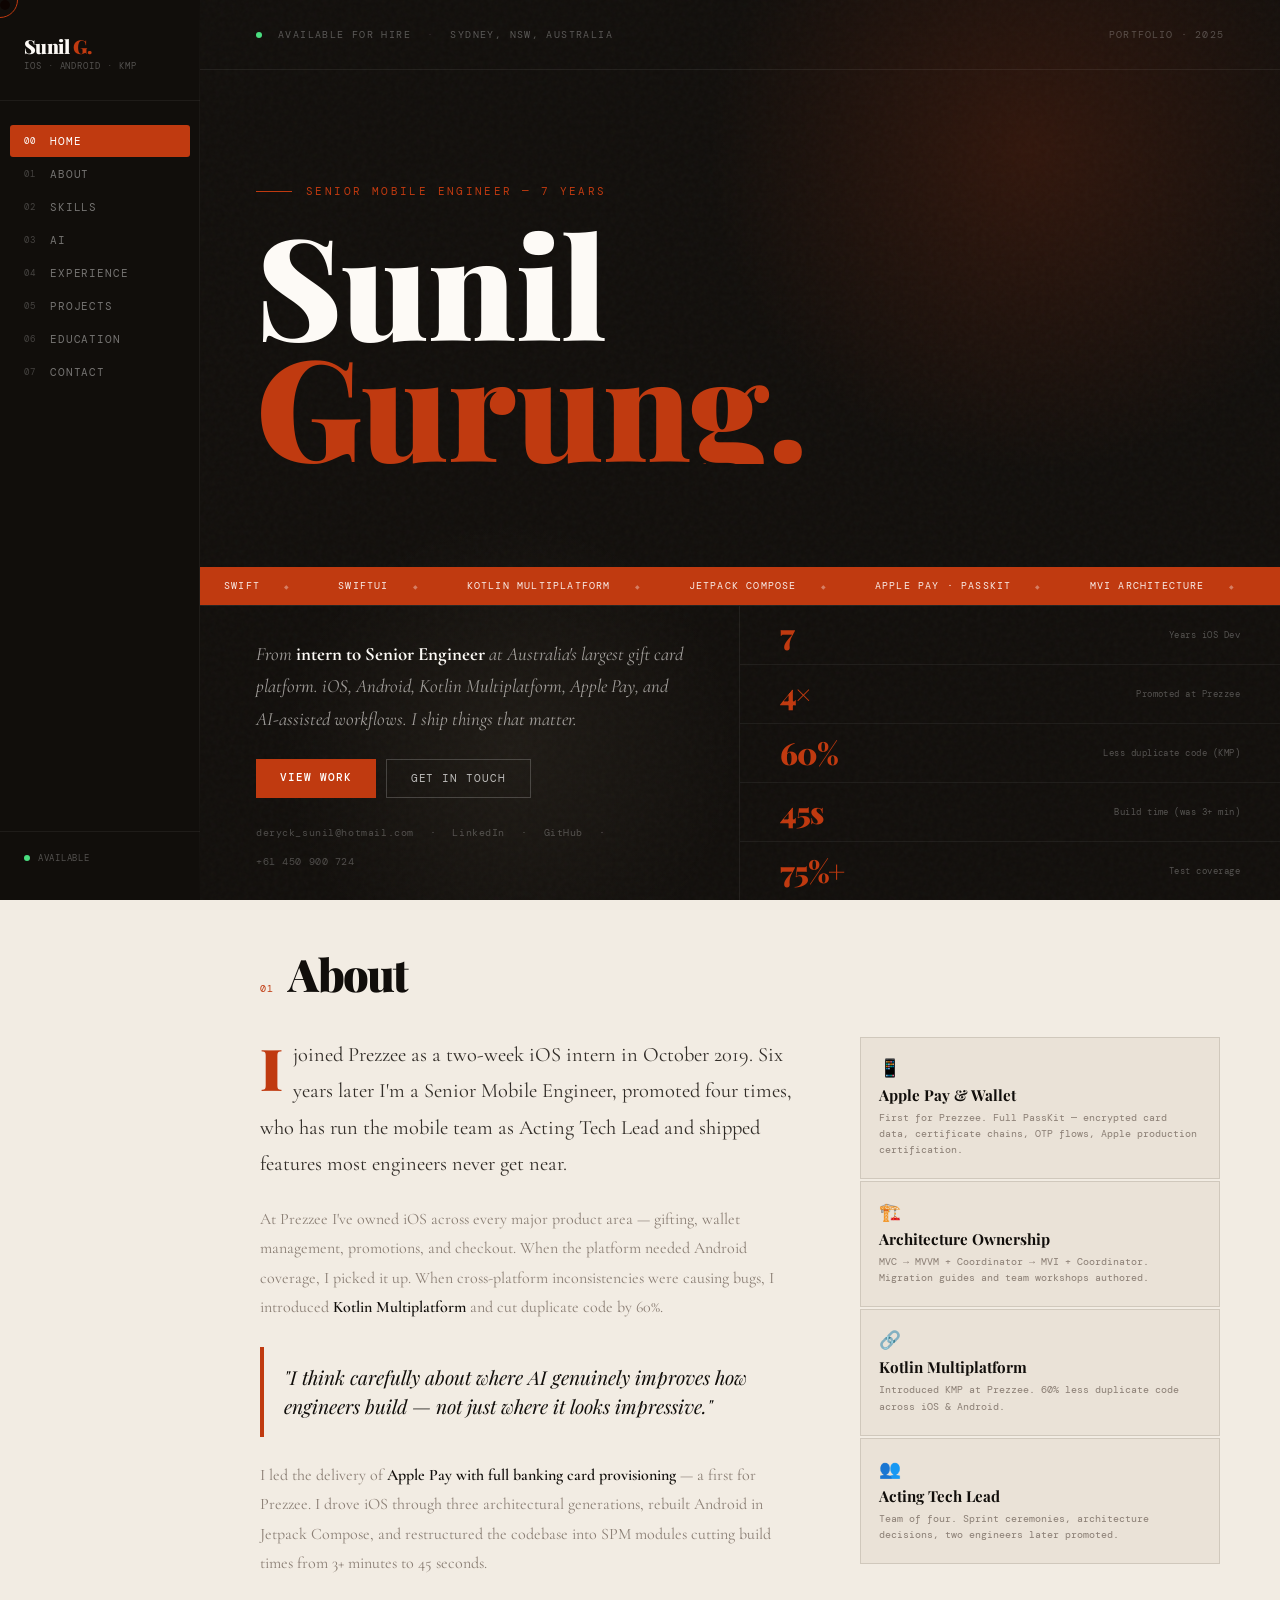
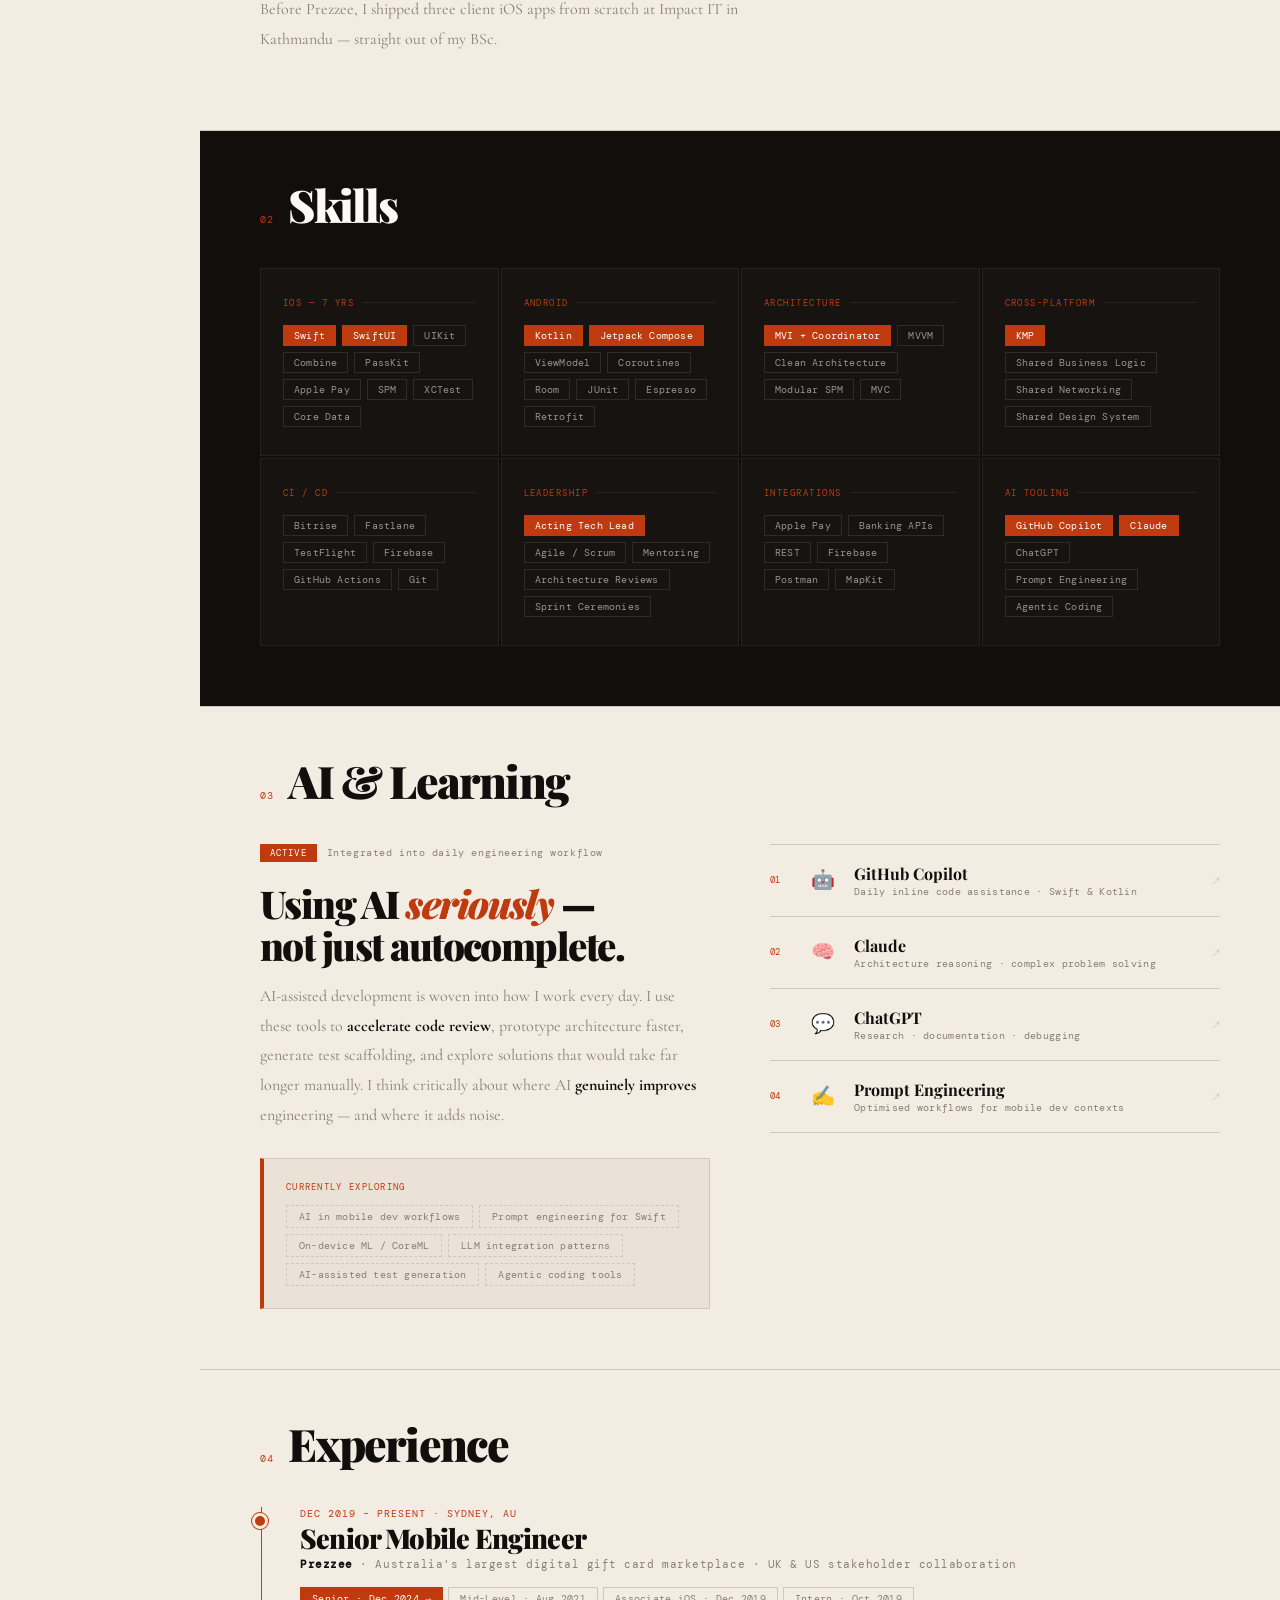
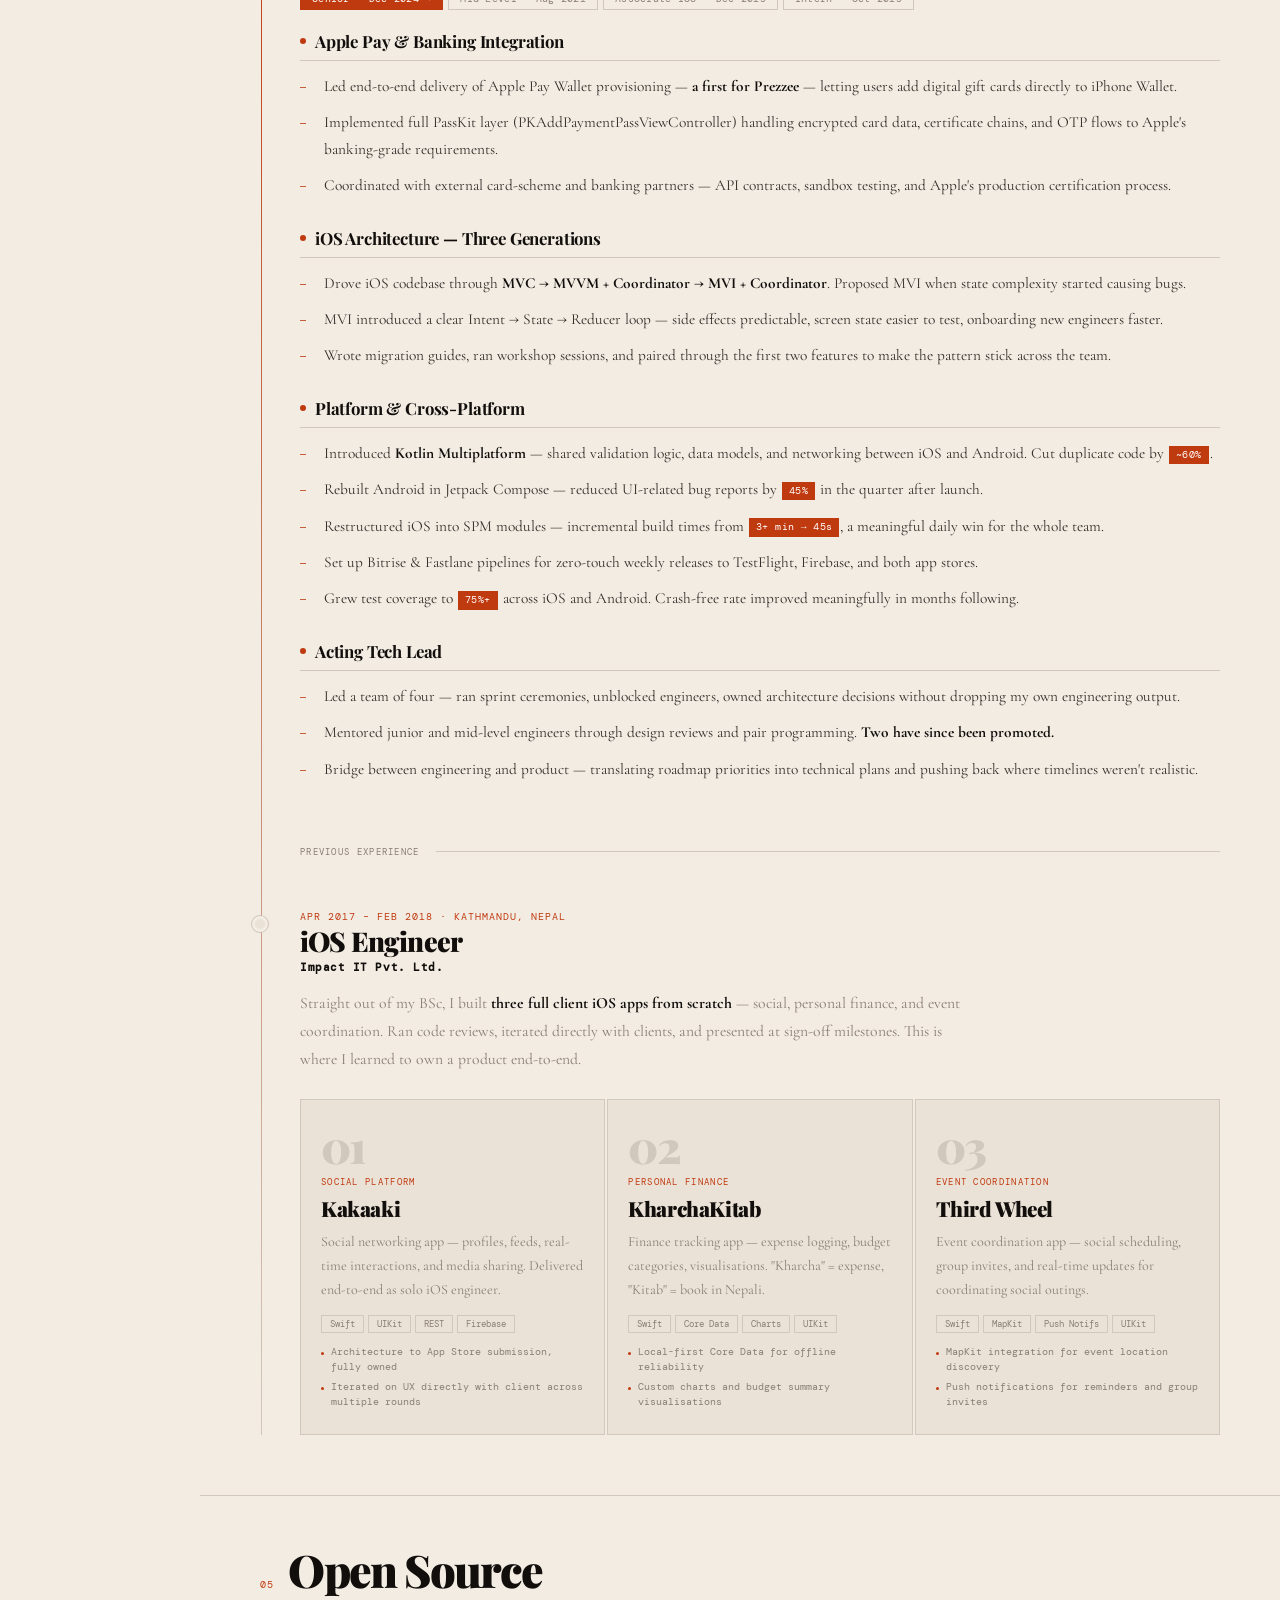
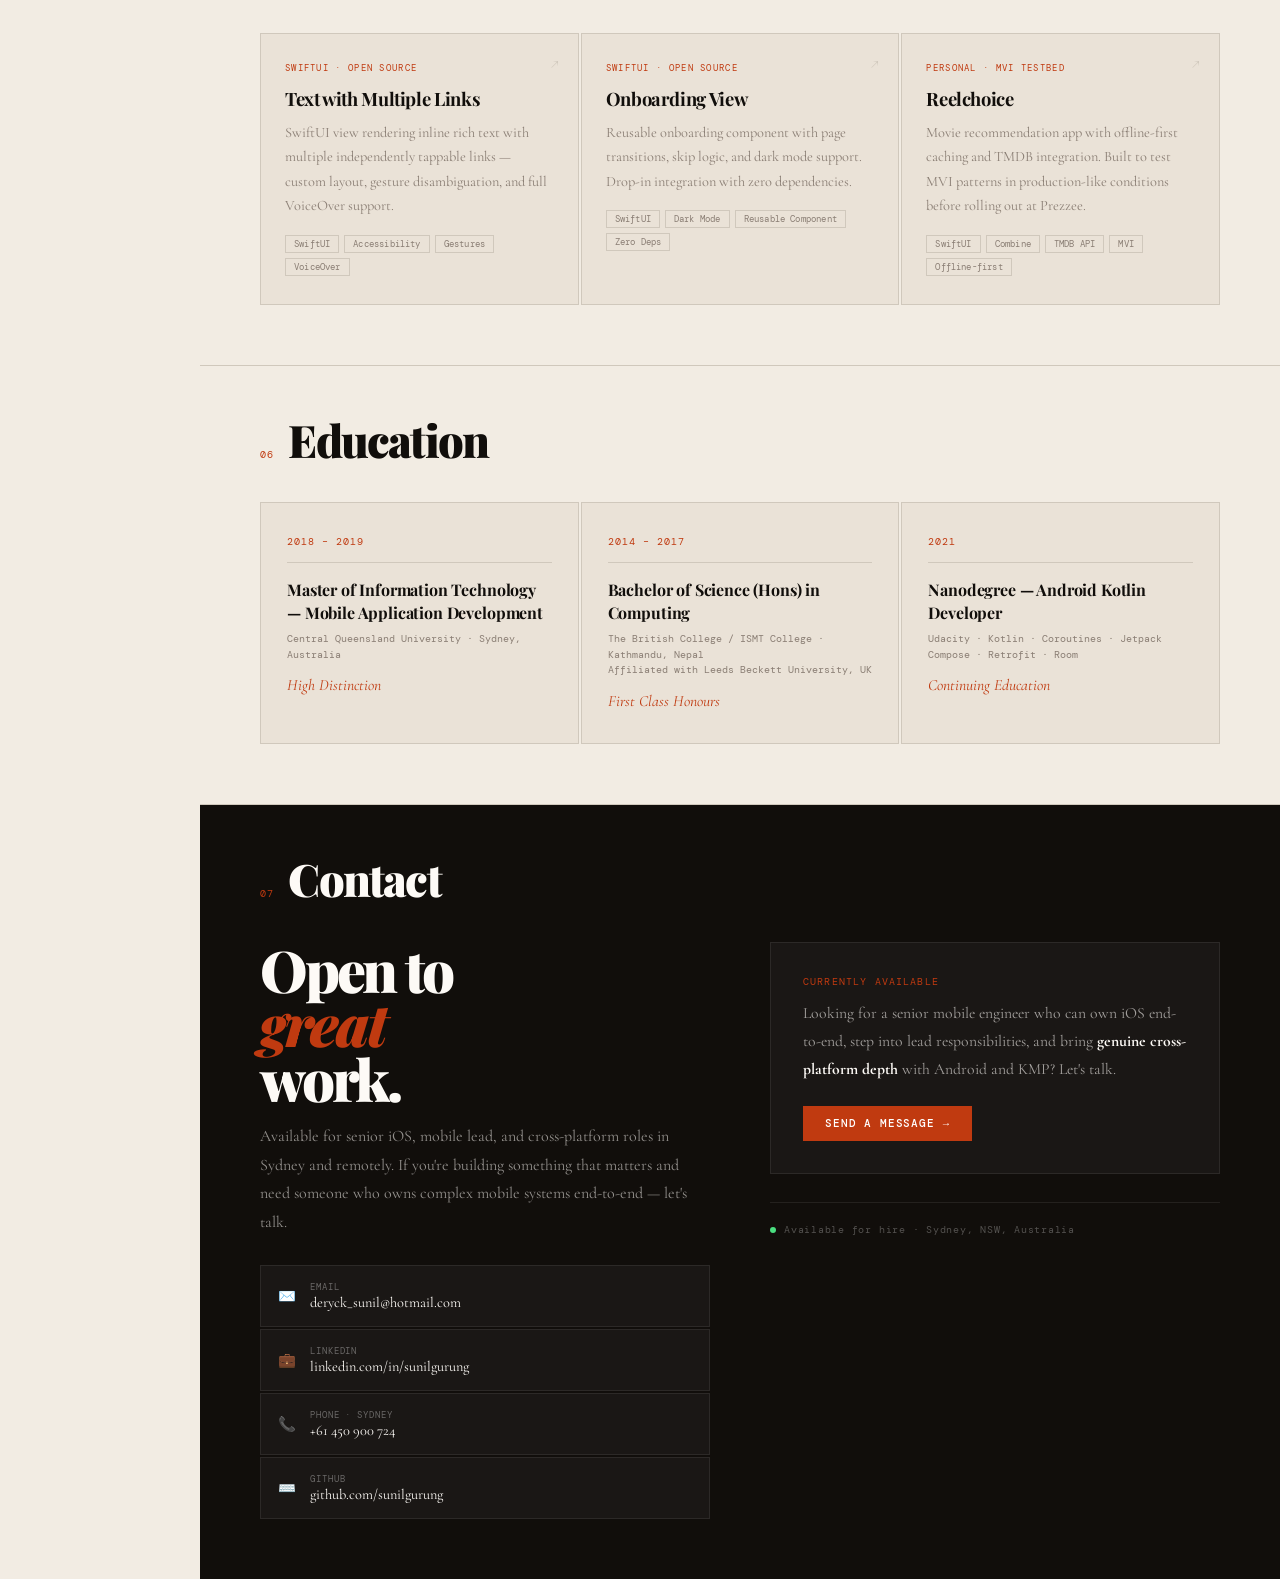
==== index.html @ 0250250f "Create index.html Created a single place portfiolo" ====
<!DOCTYPE html>
<html lang="en">
<head>
<meta charset="UTF-8"/>
<meta name="viewport" content="width=device-width, initial-scale=1.0"/>
<title>Sunil Gurung — Senior iOS Engineer</title>
<link rel="preconnect" href="https://fonts.googleapis.com"/>
<link rel="preconnect" href="https://fonts.gstatic.com" crossorigin/>
<link href="https://fonts.googleapis.com/css2?family=Playfair+Display:ital,wght@0,700;0,900;1,400;1,700&family=DM+Mono:wght@300;400;500&family=Cormorant+Garamond:ital,wght@0,400;0,600;1,400&display=swap" rel="stylesheet"/>
<style>
*,*::before,*::after{box-sizing:border-box;margin:0;padding:0;}
:root{
  --paper:#F2ECE3;--paper2:#EAE2D7;--paper3:#E2D9CC;
  --ink:#110E0B;--ink2:#322D28;--red:#C03A10;--red2:#E04A18;
  --muted:#8A7E74;--rule:#D0C8BC;--white:#FDFAF6;--sidebar:200px;
}
html{scroll-behavior:auto;}
body{background:var(--paper);color:var(--ink);font-family:'Cormorant Garamond',Georgia,serif;cursor:none;overflow-x:hidden;}

/* CURSOR */
#cur{width:10px;height:10px;background:var(--red);border-radius:50%;position:fixed;top:0;left:0;pointer-events:none;z-index:9999;mix-blend-mode:multiply;}
#curR{width:36px;height:36px;border:1.5px solid var(--red);border-radius:50%;position:fixed;top:0;left:0;pointer-events:none;z-index:9998;transition:transform 0.38s cubic-bezier(0.23,1,0.32,1),width 0.22s,height 0.22s;}

/* SIDEBAR */
.sidebar{position:fixed;top:0;left:0;bottom:0;width:var(--sidebar);background:var(--ink);display:flex;flex-direction:column;padding:36px 0;z-index:100;overflow:hidden;}
.sidebar::after{content:'';position:absolute;right:0;top:0;bottom:0;width:1px;background:linear-gradient(to bottom,transparent,rgba(255,255,255,0.06) 20%,rgba(255,255,255,0.06) 80%,transparent);}
.logo{padding:0 24px 28px;border-bottom:1px solid rgba(255,255,255,0.06);margin-bottom:24px;}
.logo-name{font-family:'Playfair Display',serif;font-weight:900;font-size:1.2rem;letter-spacing:-0.03em;color:var(--white);line-height:1.1;margin-bottom:3px;}
.logo-name em{color:var(--red);font-style:normal;}
.logo-role{font-family:'DM Mono',monospace;font-size:0.58rem;letter-spacing:0.1em;text-transform:uppercase;color:rgba(255,255,255,0.28);}
.nav-list{list-style:none;flex:1;display:flex;flex-direction:column;gap:1px;padding:0 10px;}
.nav-btn{width:100%;background:none;border:none;cursor:pointer;display:flex;align-items:center;gap:10px;padding:9px 14px;border-radius:3px;transition:background 0.2s;text-align:left;}
.nav-btn:hover{background:rgba(255,255,255,0.05);}
.nav-btn.active{background:var(--red);}
.nav-btn.active .nb-num,.nav-btn.active .nb-label{color:#fff;}
.nb-num{font-family:'DM Mono',monospace;font-size:0.55rem;color:rgba(255,255,255,0.22);letter-spacing:0.06em;width:16px;flex-shrink:0;}
.nb-label{font-family:'DM Mono',monospace;font-size:0.67rem;letter-spacing:0.08em;text-transform:uppercase;color:rgba(255,255,255,0.42);transition:color 0.2s;}
.nav-btn:hover .nb-label{color:rgba(255,255,255,0.85);}
.sidebar-foot{padding:20px 24px 0;border-top:1px solid rgba(255,255,255,0.06);margin-top:16px;}
.avail{display:flex;align-items:center;gap:8px;}
.avail-dot{width:6px;height:6px;background:#4ADE80;border-radius:50%;flex-shrink:0;animation:blink 2.2s infinite;}
@keyframes blink{0%,100%{opacity:1;}50%{opacity:0.35;}}
.avail-txt{font-family:'DM Mono',monospace;font-size:0.58rem;letter-spacing:0.08em;text-transform:uppercase;color:rgba(255,255,255,0.28);}

/* MAIN */
.main{margin-left:var(--sidebar);}
section{border-bottom:1px solid var(--rule);}
.s-head{display:flex;align-items:baseline;gap:14px;padding:52px 60px 0;margin-bottom:40px;}
.s-num{font-family:'DM Mono',monospace;font-size:0.62rem;color:var(--red);letter-spacing:0.12em;text-transform:uppercase;}
.s-title{font-family:'Playfair Display',serif;font-weight:900;font-size:clamp(2rem,3.5vw,2.8rem);letter-spacing:-0.04em;line-height:1;}
.s-wrap{padding:0 60px 60px;}

/* ── HERO ── */
#hero{min-height:100vh;background:var(--ink);color:var(--white);display:flex;flex-direction:column;position:relative;overflow:hidden;border-bottom:none;}
#hero::before{content:'';position:absolute;inset:-50%;background-image:url("data:image/svg+xml,%3Csvg viewBox='0 0 512 512' xmlns='http://www.w3.org/2000/svg'%3E%3Cfilter id='n'%3E%3CfeTurbulence type='fractalNoise' baseFrequency='0.72' numOctaves='4' stitchTiles='stitch'/%3E%3C/filter%3E%3Crect width='100%25' height='100%25' filter='url(%23n)' opacity='1'/%3E%3C/svg%3E");opacity:0.035;pointer-events:none;z-index:0;animation:grainShift 7s steps(2) infinite;}
@keyframes grainShift{0%{transform:translate(0,0);}25%{transform:translate(-2%,-1%);}50%{transform:translate(1%,2%);}75%{transform:translate(-1%,1%);}100%{transform:translate(0,0);}}
.hero-glow-a{position:absolute;width:700px;height:700px;background:radial-gradient(circle,rgba(192,58,16,0.18) 0%,transparent 65%);top:-200px;right:-100px;pointer-events:none;z-index:0;animation:floatA 12s ease-in-out infinite;}
.hero-glow-b{position:absolute;width:500px;height:500px;background:radial-gradient(circle,rgba(240,220,180,0.06) 0%,transparent 65%);bottom:-100px;left:60px;pointer-events:none;z-index:0;animation:floatB 9s ease-in-out infinite;}
@keyframes floatA{0%,100%{transform:translate(0,0);}50%{transform:translate(-30px,40px);}}
@keyframes floatB{0%,100%{transform:translate(0,0);}50%{transform:translate(20px,-30px);}}
.hero-topbar{position:relative;z-index:2;display:flex;align-items:center;justify-content:space-between;padding:28px 56px;border-bottom:1px solid rgba(255,255,255,0.07);flex-shrink:0;}
.hero-tb-left{font-family:'DM Mono',monospace;font-size:0.62rem;letter-spacing:0.14em;text-transform:uppercase;color:rgba(255,255,255,0.3);display:flex;align-items:center;gap:16px;}
.hero-tb-dot{width:6px;height:6px;background:#4ADE80;border-radius:50%;animation:blink 2.2s infinite;flex-shrink:0;}
.hero-tb-right{font-family:'DM Mono',monospace;font-size:0.62rem;letter-spacing:0.12em;text-transform:uppercase;color:rgba(255,255,255,0.25);}
.hero-body{flex:1;display:flex;flex-direction:column;justify-content:center;padding:48px 56px 36px;position:relative;z-index:2;}
.hero-kicker{font-family:'DM Mono',monospace;font-size:0.68rem;letter-spacing:0.22em;text-transform:uppercase;color:var(--red);margin-bottom:24px;display:flex;align-items:center;gap:14px;opacity:0;animation:heroFadeUp 0.8s 0.1s cubic-bezier(0.16,1,0.3,1) forwards;}
.hero-kicker::before{content:'';width:36px;height:1px;background:var(--red);}
.hero-name{font-family:'Playfair Display',serif;font-weight:900;line-height:0.86;letter-spacing:-0.05em;margin-bottom:0;}
.hero-name .hn-row{display:block;overflow:hidden;}
.hero-name .hn-row span{display:block;opacity:0;transform:translateY(105%);animation:heroRise 1s cubic-bezier(0.16,1,0.3,1) forwards;}
.hero-name .hn-row:nth-child(1) span{font-size:clamp(5rem,11vw,10rem);animation-delay:0.2s;}
.hero-name .hn-row:nth-child(2) span{font-size:clamp(5rem,11vw,10rem);color:var(--red);animation-delay:0.32s;}
@keyframes heroRise{to{opacity:1;transform:translateY(0);}}
@keyframes heroFadeUp{from{opacity:0;transform:translateY(16px);}to{opacity:1;transform:translateY(0);}}
.hero-ticker{position:relative;z-index:2;background:var(--red);overflow:hidden;height:38px;display:flex;align-items:center;flex-shrink:0;}
.ticker-track{display:flex;align-items:center;white-space:nowrap;animation:ticker 30s linear infinite;}
.ticker-track:hover{animation-play-state:paused;}
@keyframes ticker{from{transform:translateX(0);}to{transform:translateX(-50%);}}
.ticker-item{font-family:'DM Mono',monospace;font-size:0.62rem;letter-spacing:0.12em;text-transform:uppercase;color:rgba(255,255,255,0.9);padding:0 24px;white-space:nowrap;}
.ticker-item::after{content:'◆';color:rgba(255,255,255,0.35);font-size:0.38rem;margin-left:24px;vertical-align:middle;}
.hero-bottom{position:relative;z-index:2;display:grid;grid-template-columns:1fr 1fr;border-top:1px solid rgba(255,255,255,0.08);flex-shrink:0;}
.hero-bl{padding:32px 56px;border-right:1px solid rgba(255,255,255,0.07);opacity:0;animation:heroFadeUp 0.9s 0.6s cubic-bezier(0.16,1,0.3,1) forwards;}
.hero-desc{font-family:'Cormorant Garamond',serif;font-style:italic;font-size:1.18rem;line-height:1.72;color:rgba(253,250,246,0.6);margin-bottom:24px;max-width:480px;}
.hero-desc strong{font-style:normal;color:var(--white);}
.hero-actions{display:flex;gap:10px;flex-wrap:wrap;margin-bottom:28px;}
.btn-red{font-family:'DM Mono',monospace;font-size:0.66rem;letter-spacing:0.09em;text-transform:uppercase;background:var(--red);color:#fff;border:none;padding:12px 24px;cursor:pointer;font-weight:500;transition:background 0.2s,transform 0.15s;text-decoration:none;display:inline-block;}
.btn-red:hover{background:var(--red2);transform:translateY(-2px);}
.btn-outline{font-family:'DM Mono',monospace;font-size:0.66rem;letter-spacing:0.09em;text-transform:uppercase;background:transparent;color:rgba(255,255,255,0.7);border:1px solid rgba(255,255,255,0.2);padding:12px 24px;cursor:pointer;transition:all 0.2s;text-decoration:none;display:inline-block;}
.btn-outline:hover{border-color:var(--white);color:var(--white);transform:translateY(-2px);}
.hero-contacts{display:flex;gap:16px;flex-wrap:wrap;font-family:'DM Mono',monospace;font-size:0.6rem;color:rgba(255,255,255,0.25);letter-spacing:0.06em;}
.hero-contacts a{color:rgba(255,255,255,0.25);text-decoration:none;transition:color 0.2s;}
.hero-contacts a:hover{color:var(--red);}
.hero-br{padding:0;display:flex;flex-direction:column;opacity:0;animation:heroFadeUp 0.9s 0.75s cubic-bezier(0.16,1,0.3,1) forwards;}
.stat-row{flex:1;display:flex;align-items:center;justify-content:space-between;padding:0 40px;border-bottom:1px solid rgba(255,255,255,0.06);transition:background 0.25s,padding-left 0.22s;cursor:default;min-height:52px;}
.stat-row:last-child{border-bottom:none;}
.stat-row:hover{background:rgba(255,255,255,0.03);padding-left:48px;}
.stat-n{font-family:'Playfair Display',serif;font-weight:900;font-size:1.9rem;color:var(--red);letter-spacing:-0.04em;line-height:1;}
.stat-l{font-family:'DM Mono',monospace;font-size:0.58rem;color:rgba(255,255,255,0.28);letter-spacing:0.05em;}

/* ── ABOUT ── */
#about .s-wrap{display:grid;grid-template-columns:3fr 2fr;gap:60px;}
.about-lede{font-family:'Cormorant Garamond',serif;font-size:1.28rem;line-height:1.78;color:var(--ink2);margin-bottom:22px;}
.about-lede::first-letter{font-family:'Playfair Display',serif;font-size:3.6rem;font-weight:900;float:left;line-height:0.78;margin-right:10px;margin-top:8px;color:var(--red);}
.about-body{font-size:1rem;line-height:1.85;color:var(--muted);margin-bottom:16px;}
.about-body strong{color:var(--ink);font-weight:600;}
.pull-quote{border-left:4px solid var(--red);padding:16px 0 16px 20px;margin:24px 0;}
.pull-quote p{font-family:'Playfair Display',serif;font-style:italic;font-size:1.2rem;line-height:1.5;color:var(--ink);}
.hcards{display:flex;flex-direction:column;gap:2px;}
.hc{background:var(--paper2);border:1px solid var(--rule);padding:20px 18px;position:relative;overflow:hidden;transition:all 0.3s;}
.hc::before{content:'';position:absolute;left:0;top:0;height:100%;width:0;background:var(--red);transition:width 0.35s cubic-bezier(0.16,1,0.3,1);}
.hc:hover::before{width:4px;}
.hc>*{position:relative;}
.hc-icon{font-size:1.1rem;margin-bottom:6px;}
.hc-t{font-family:'Playfair Display',serif;font-weight:700;font-size:0.95rem;margin-bottom:5px;}
.hc-d{font-family:'DM Mono',monospace;font-size:0.63rem;color:var(--muted);line-height:1.6;}

/* ── SKILLS ── */
#skills{background:var(--ink);color:var(--white);}
#skills .s-num{color:var(--red);}
#skills .s-title{color:var(--white);}
.skills-grid{display:grid;grid-template-columns:repeat(4,1fr);gap:2px;padding:0 60px 60px;}
.sk{padding:28px 22px;border:1px solid rgba(255,255,255,0.06);background:rgba(255,255,255,0.02);transition:background 0.25s;}
.sk:hover{background:rgba(192,58,16,0.1);}
.sk-cat{font-family:'DM Mono',monospace;font-size:0.58rem;letter-spacing:0.16em;text-transform:uppercase;color:var(--red);margin-bottom:16px;display:flex;align-items:center;gap:8px;}
.sk-cat::after{content:'';flex:1;height:1px;background:rgba(255,255,255,0.07);}
.sk-tags{display:flex;flex-wrap:wrap;gap:6px;}
.tag{font-family:'DM Mono',monospace;font-size:0.63rem;padding:3px 10px;border:1px solid rgba(255,255,255,0.1);color:rgba(255,255,255,0.55);letter-spacing:0.02em;transition:all 0.18s;}
.tag:hover,.tag.hi{background:var(--red);border-color:var(--red);color:#fff;}

/* ── AI ── */
#ai .s-wrap{display:grid;grid-template-columns:1fr 1fr;gap:60px;}
.ai-head{font-family:'Playfair Display',serif;font-weight:900;font-size:clamp(1.8rem,3vw,2.6rem);letter-spacing:-0.04em;line-height:1.1;margin-bottom:16px;}
.ai-head em{color:var(--red);font-style:italic;}
.ai-body{font-size:1rem;line-height:1.85;color:var(--muted);margin-bottom:28px;}
.ai-body strong{color:var(--ink);}
.badge-row{display:flex;align-items:center;gap:10px;margin-bottom:20px;}
.badge{background:var(--red);color:#fff;font-family:'DM Mono',monospace;font-size:0.58rem;letter-spacing:0.12em;padding:3px 10px;text-transform:uppercase;}
.badge-sub{font-family:'DM Mono',monospace;font-size:0.6rem;color:var(--muted);letter-spacing:0.06em;}
.learning-box{background:var(--paper2);border:1px solid var(--rule);border-left:4px solid var(--red);padding:22px;}
.lb-title{font-family:'DM Mono',monospace;font-size:0.58rem;letter-spacing:0.14em;text-transform:uppercase;color:var(--red);margin-bottom:12px;}
.pills{display:flex;flex-wrap:wrap;gap:6px;}
.pill{font-family:'DM Mono',monospace;font-size:0.62rem;padding:4px 12px;border:1px dashed var(--rule);color:var(--muted);transition:all 0.18s;letter-spacing:0.02em;}
.pill:hover{border-color:var(--red);color:var(--red);}
.ai-tools{border-top:1px solid var(--rule);}
.ai-row{display:flex;align-items:center;gap:16px;padding:18px 0;border-bottom:1px solid var(--rule);transition:padding-left 0.22s;cursor:default;}
.ai-row:hover{padding-left:8px;}
.ai-rn{font-family:'DM Mono',monospace;font-size:0.58rem;color:var(--red);width:22px;flex-shrink:0;}
.ai-rico{font-size:1.2rem;width:30px;text-align:center;flex-shrink:0;}
.ai-rname{font-family:'Playfair Display',serif;font-weight:700;font-size:1rem;margin-bottom:1px;}
.ai-ruse{font-family:'DM Mono',monospace;font-size:0.6rem;color:var(--muted);letter-spacing:0.03em;}
.ai-arrow{margin-left:auto;color:var(--rule);transition:color 0.2s;}
.ai-row:hover .ai-arrow{color:var(--red);}

/* ── EXPERIENCE ── */
.timeline{position:relative;padding:0 60px 60px;}
.timeline::before{content:'';position:absolute;left:calc(60px + 1px);top:0;bottom:60px;width:1px;background:linear-gradient(to bottom,var(--red),var(--rule));}
.job{padding-left:40px;position:relative;margin-bottom:64px;}
.job:last-child{margin-bottom:0;}
.job-dot{position:absolute;left:-8px;top:6px;width:16px;height:16px;border-radius:50%;background:var(--red);border:3px solid var(--paper);box-shadow:0 0 0 1px var(--red);}
.job-dot.past{background:var(--paper2);border-color:var(--paper);box-shadow:0 0 0 1px var(--rule);}
.job-period{font-family:'DM Mono',monospace;font-size:0.62rem;color:var(--red);letter-spacing:0.1em;text-transform:uppercase;margin-bottom:4px;}
.job-title{font-family:'Playfair Display',serif;font-weight:900;font-size:1.7rem;letter-spacing:-0.03em;line-height:1.1;margin-bottom:3px;}
.job-company{font-family:'DM Mono',monospace;font-size:0.68rem;color:var(--muted);letter-spacing:0.05em;margin-bottom:16px;}
.job-company strong{color:var(--ink);}
.promo-row{display:flex;gap:5px;flex-wrap:wrap;margin-bottom:20px;}
.promo{font-family:'DM Mono',monospace;font-size:0.6rem;padding:4px 11px;border:1px solid var(--rule);color:var(--muted);letter-spacing:0.03em;}
.promo.now{background:var(--red);border-color:var(--red);color:#fff;}
.job-desc{font-size:0.98rem;line-height:1.8;color:var(--muted);margin-bottom:24px;max-width:680px;}
.job-desc strong{color:var(--ink);}
.areas{display:flex;flex-direction:column;gap:28px;}
.area-head{font-family:'Playfair Display',serif;font-weight:700;font-size:1.05rem;letter-spacing:-0.01em;margin-bottom:12px;padding-bottom:8px;border-bottom:1px solid var(--rule);display:flex;align-items:center;gap:9px;}
.area-head::before{content:'';width:6px;height:6px;background:var(--red);border-radius:50%;flex-shrink:0;}
.blist{display:flex;flex-direction:column;gap:10px;}
.bl{display:grid;grid-template-columns:16px 1fr;gap:8px;align-items:baseline;}
.bl-d{font-family:'DM Mono',monospace;font-size:0.62rem;color:var(--red);}
.bl-t{font-size:0.96rem;line-height:1.72;color:var(--ink2);}
.bl-t strong{color:var(--ink);}
.m{display:inline-block;background:var(--red);color:#fff;font-family:'DM Mono',monospace;font-size:0.6rem;padding:1px 7px;letter-spacing:0.04em;vertical-align:middle;margin:0 1px;}
.exp-divider{display:flex;align-items:center;gap:16px;margin-bottom:52px;padding-left:40px;}
.divider-label{font-family:'DM Mono',monospace;font-size:0.58rem;letter-spacing:0.14em;text-transform:uppercase;color:var(--muted);white-space:nowrap;}
.app-cards{display:grid;grid-template-columns:repeat(3,1fr);gap:2px;margin-top:20px;}
.acard{background:var(--paper2);border:1px solid var(--rule);padding:24px 20px;position:relative;overflow:hidden;transition:all 0.32s;}
.acard::before{content:'';position:absolute;left:0;top:0;bottom:0;width:0;background:var(--red);transition:width 0.32s cubic-bezier(0.16,1,0.3,1);}
.acard:hover::before{width:4px;}
.acard>*{position:relative;}
.acard-num{font-family:'Playfair Display',serif;font-weight:900;font-size:2.8rem;color:var(--rule);line-height:1;letter-spacing:-0.04em;margin-bottom:8px;transition:color 0.3s;}
.acard:hover .acard-num{color:var(--red);}
.acard-cat{font-family:'DM Mono',monospace;font-size:0.58rem;letter-spacing:0.14em;text-transform:uppercase;color:var(--red);margin-bottom:6px;}
.acard-name{font-family:'Playfair Display',serif;font-weight:900;font-size:1.3rem;letter-spacing:-0.02em;margin-bottom:8px;}
.acard-desc{font-size:0.88rem;line-height:1.68;color:var(--muted);margin-bottom:14px;}
.acard-tags{display:flex;flex-wrap:wrap;gap:4px;margin-bottom:12px;}
.acard-tag{font-family:'DM Mono',monospace;font-size:0.57rem;padding:2px 8px;border:1px solid var(--rule);color:var(--muted);}
.acard-blist{display:flex;flex-direction:column;gap:5px;}
.acard-b{display:flex;gap:7px;align-items:flex-start;}
.acard-dot{width:3px;height:3px;background:var(--red);border-radius:50%;flex-shrink:0;margin-top:7px;}
.acard-bt{font-family:'DM Mono',monospace;font-size:0.6rem;color:var(--muted);line-height:1.55;}

/* ── PROJECTS ── */
#projects .s-wrap{display:grid;grid-template-columns:repeat(3,1fr);gap:2px;}
.os-card{background:var(--paper2);border:1px solid var(--rule);padding:28px 24px;position:relative;overflow:hidden;transition:all 0.32s;}
.os-card:hover{background:var(--ink);color:var(--white);}
.os-card:hover .os-desc{color:rgba(253,250,246,0.5);}
.os-card:hover .os-tech span{border-color:rgba(255,255,255,0.1);color:rgba(255,255,255,0.4);}
.os-card:hover .os-type{color:var(--red);}
.os-type{font-family:'DM Mono',monospace;font-size:0.58rem;letter-spacing:0.14em;text-transform:uppercase;color:var(--red);margin-bottom:12px;}
.os-name{font-family:'Playfair Display',serif;font-weight:700;font-size:1.15rem;letter-spacing:-0.02em;margin-bottom:10px;}
.os-desc{font-size:0.9rem;line-height:1.7;color:var(--muted);margin-bottom:16px;transition:color 0.3s;}
.os-tech{display:flex;flex-wrap:wrap;gap:5px;}
.os-tech span{font-family:'DM Mono',monospace;font-size:0.57rem;padding:2px 8px;border:1px solid var(--rule);color:var(--muted);transition:all 0.3s;letter-spacing:0.02em;}
.os-link{position:absolute;top:20px;right:20px;color:var(--rule);font-size:0.95rem;text-decoration:none;transition:color 0.2s;}
.os-card:hover .os-link{color:var(--red);}

/* ── EDUCATION ── */
#education .s-wrap{display:grid;grid-template-columns:repeat(3,1fr);gap:2px;}
.edu-card{background:var(--paper2);border:1px solid var(--rule);padding:32px 26px;transition:background 0.25s;}
.edu-card:hover{background:var(--white);}
.edu-yr{font-family:'DM Mono',monospace;font-size:0.62rem;letter-spacing:0.1em;color:var(--red);text-transform:uppercase;margin-bottom:16px;padding-bottom:14px;border-bottom:1px solid var(--rule);}
.edu-deg{font-family:'Playfair Display',serif;font-weight:700;font-size:1rem;line-height:1.4;margin-bottom:7px;letter-spacing:-0.01em;}
.edu-school{font-family:'DM Mono',monospace;font-size:0.63rem;color:var(--muted);line-height:1.55;margin-bottom:14px;}
.edu-hon{font-family:'Cormorant Garamond',serif;font-style:italic;font-size:0.98rem;color:var(--red);}

/* ── CONTACT ── */
#contact{background:var(--ink);color:var(--white);border-bottom:none;}
#contact .s-num{color:var(--red);}
#contact .s-title{color:var(--white);}
#contact .s-wrap{display:grid;grid-template-columns:1fr 1fr;gap:60px;align-items:start;}
.contact-h{font-family:'Playfair Display',serif;font-weight:900;font-size:clamp(2.5rem,4.5vw,4rem);letter-spacing:-0.05em;line-height:0.95;margin-bottom:16px;}
.contact-h em{color:var(--red);font-style:italic;}
.contact-sub{font-size:1rem;line-height:1.8;color:rgba(253,250,246,0.55);margin-bottom:28px;}
.clinks{display:flex;flex-direction:column;gap:2px;}
.clink{display:flex;align-items:center;gap:14px;padding:15px 17px;background:rgba(255,255,255,0.04);border:1px solid rgba(255,255,255,0.08);text-decoration:none;color:var(--white);transition:all 0.25s;}
.clink:hover{background:var(--red);border-color:var(--red);}
.clink:hover .clbl{color:#fff;}
.cico{font-size:0.9rem;width:18px;text-align:center;flex-shrink:0;}
.clbl{font-family:'DM Mono',monospace;font-size:0.57rem;letter-spacing:0.1em;text-transform:uppercase;color:rgba(255,255,255,0.35);transition:color 0.25s;margin-bottom:1px;}
.cval{font-size:0.9rem;}
.contact-card{background:rgba(255,255,255,0.04);border:1px solid rgba(255,255,255,0.08);padding:32px;}
.cc-sub{font-family:'DM Mono',monospace;font-size:0.6rem;letter-spacing:0.12em;text-transform:uppercase;color:var(--red);margin-bottom:12px;}
.cc-body{font-size:0.98rem;line-height:1.8;color:rgba(253,250,246,0.6);margin-bottom:22px;}
.cc-body strong{color:var(--white);}
.cc-cta{display:inline-block;font-family:'DM Mono',monospace;font-size:0.66rem;letter-spacing:0.08em;text-transform:uppercase;background:var(--red);color:#fff;padding:11px 22px;text-decoration:none;font-weight:500;transition:background 0.2s;}
.cc-cta:hover{background:var(--red2);}
.contact-foot{margin-top:28px;padding-top:20px;border-top:1px solid rgba(255,255,255,0.08);display:flex;align-items:center;gap:8px;}
.dot-green{width:6px;height:6px;background:#4ADE80;border-radius:50%;flex-shrink:0;animation:blink 2.2s infinite;}
.contact-foot-txt{font-family:'DM Mono',monospace;font-size:0.6rem;color:rgba(255,255,255,0.28);letter-spacing:0.08em;}

/* SCROLL REVEAL */
.reveal{opacity:0;transform:translateY(22px);transition:opacity 0.65s cubic-bezier(0.16,1,0.3,1),transform 0.65s cubic-bezier(0.16,1,0.3,1);}
.reveal.vis{opacity:1;transform:translateY(0);}

/* MOBILE */
@media(max-width:860px){
  :root{--sidebar:0px;}
  .sidebar{position:relative;width:100%;flex-direction:row;flex-wrap:wrap;padding:12px 16px;gap:6px;height:auto;bottom:auto;}
  .sidebar::after{display:none;}
  .logo{padding:0;border:none;margin:0;}
  .nav-list{flex-direction:row;flex-wrap:wrap;gap:3px;padding:0;flex:none;}
  .sidebar-foot{display:none;}
  .nav-btn{padding:6px 10px;}
  .main{margin-left:0;}
  #hero{flex-direction:column;}
  .hero-topbar{padding:16px 24px;}
  .hero-body{padding:32px 24px 24px;}
  .hero-bottom{grid-template-columns:1fr;}
  .hero-bl{padding:28px 24px;border-right:none;border-top:1px solid rgba(255,255,255,0.08);}
  .hero-br{display:none;}
  #about .s-wrap,#ai .s-wrap,#contact .s-wrap{grid-template-columns:1fr;}
  .skills-grid{grid-template-columns:1fr 1fr;}
  .app-cards,#projects .s-wrap,#education .s-wrap{grid-template-columns:1fr;}
  .s-head,.s-wrap,.timeline{padding-left:28px;padding-right:28px;}
  .timeline::before{left:29px;}
  .job{padding-left:30px;}
  .exp-divider{padding-left:30px;}
}
@media(max-width:500px){
  .skills-grid{grid-template-columns:1fr;}
}
</style>
</head>
<body>

<div id="cur"></div>
<div id="curR"></div>

<!-- SIDEBAR -->
<aside class="sidebar">
  <div class="logo">
    <div class="logo-name">Sunil <em>G.</em></div>
    <div class="logo-role">iOS · Android · KMP</div>
  </div>
  <ul class="nav-list">
    <li><button class="nav-btn" data-target="hero"><span class="nb-num">00</span><span class="nb-label">Home</span></button></li>
    <li><button class="nav-btn" data-target="about"><span class="nb-num">01</span><span class="nb-label">About</span></button></li>
    <li><button class="nav-btn" data-target="skills"><span class="nb-num">02</span><span class="nb-label">Skills</span></button></li>
    <li><button class="nav-btn" data-target="ai"><span class="nb-num">03</span><span class="nb-label">AI</span></button></li>
    <li><button class="nav-btn" data-target="experience"><span class="nb-num">04</span><span class="nb-label">Experience</span></button></li>
    <li><button class="nav-btn" data-target="projects"><span class="nb-num">05</span><span class="nb-label">Projects</span></button></li>
    <li><button class="nav-btn" data-target="education"><span class="nb-num">06</span><span class="nb-label">Education</span></button></li>
    <li><button class="nav-btn" data-target="contact"><span class="nb-num">07</span><span class="nb-label">Contact</span></button></li>
  </ul>
  <div class="sidebar-foot">
    <div class="avail"><span class="avail-dot"></span><span class="avail-txt">Available</span></div>
  </div>
</aside>

<main class="main">

  <!-- HERO -->
  <section id="hero">
    <div class="hero-glow-a"></div>
    <div class="hero-glow-b"></div>
    <div class="hero-topbar">
      <div class="hero-tb-left">
        <span class="hero-tb-dot"></span>
        <span>Available for hire</span>
        <span style="color:rgba(255,255,255,0.12);">·</span>
        <span>Sydney, NSW, Australia</span>
      </div>
      <div class="hero-tb-right">Portfolio · 2025</div>
    </div>
    <div class="hero-body">
      <div class="hero-kicker">Senior Mobile Engineer — 7 Years</div>
      <div class="hero-name">
        <span class="hn-row"><span>Sunil</span></span>
        <span class="hn-row"><span>Gurung.</span></span>
      </div>
    </div>
    <div class="hero-ticker">
      <div class="ticker-track">
        <span class="ticker-item">Swift</span><span class="ticker-item">SwiftUI</span>
        <span class="ticker-item">Kotlin Multiplatform</span><span class="ticker-item">Jetpack Compose</span>
        <span class="ticker-item">Apple Pay · PassKit</span><span class="ticker-item">MVI Architecture</span>
        <span class="ticker-item">GitHub Copilot</span><span class="ticker-item">Claude AI</span>
        <span class="ticker-item">Bitrise · Fastlane</span><span class="ticker-item">Acting Tech Lead</span>
        <span class="ticker-item">UIKit · Combine</span><span class="ticker-item">iOS · Android · KMP</span>
        <span class="ticker-item">SPM Modules</span><span class="ticker-item">XCTest · JUnit</span>
        <!-- duplicate for seamless loop -->
        <span class="ticker-item">Swift</span><span class="ticker-item">SwiftUI</span>
        <span class="ticker-item">Kotlin Multiplatform</span><span class="ticker-item">Jetpack Compose</span>
        <span class="ticker-item">Apple Pay · PassKit</span><span class="ticker-item">MVI Architecture</span>
        <span class="ticker-item">GitHub Copilot</span><span class="ticker-item">Claude AI</span>
        <span class="ticker-item">Bitrise · Fastlane</span><span class="ticker-item">Acting Tech Lead</span>
        <span class="ticker-item">UIKit · Combine</span><span class="ticker-item">iOS · Android · KMP</span>
        <span class="ticker-item">SPM Modules</span><span class="ticker-item">XCTest · JUnit</span>
      </div>
    </div>
    <div class="hero-bottom">
      <div class="hero-bl">
        <p class="hero-desc">From <strong>intern to Senior Engineer</strong> at Australia's largest gift card platform. iOS, Android, Kotlin Multiplatform, Apple Pay, and AI-assisted workflows. <em>I ship things that matter.</em></p>
        <div class="hero-actions">
          <a href="#experience" class="btn-red" onclick="scrollTo('experience')">View Work</a>
          <a href="#contact" class="btn-outline" onclick="scrollTo('contact')">Get In Touch</a>
        </div>
        <div class="hero-contacts">
          <a href="mailto:deryck_sunil@hotmail.com">deryck_sunil@hotmail.com</a>
          <span>·</span>
          <a href="https://linkedin.com/in/sunilgurung" target="_blank">LinkedIn</a>
          <span>·</span>
          <a href="https://github.com/sunilgurung" target="_blank">GitHub</a>
          <span>·</span>
          <span>+61 450 900 724</span>
        </div>
      </div>
      <div class="hero-br">
        <div class="stat-row"><div class="stat-n">7</div><div class="stat-l">Years iOS Dev</div></div>
        <div class="stat-row"><div class="stat-n">4×</div><div class="stat-l">Promoted at Prezzee</div></div>
        <div class="stat-row"><div class="stat-n">60%</div><div class="stat-l">Less duplicate code (KMP)</div></div>
        <div class="stat-row"><div class="stat-n">45s</div><div class="stat-l">Build time (was 3+ min)</div></div>
        <div class="stat-row"><div class="stat-n">75%+</div><div class="stat-l">Test coverage</div></div>
      </div>
    </div>
  </section>

  <!-- ABOUT -->
  <section id="about">
    <div class="s-head reveal"><span class="s-num">01</span><h2 class="s-title">About</h2></div>
    <div class="s-wrap">
      <div>
        <div class="about-lede reveal">I joined Prezzee as a two-week iOS intern in October 2019. Six years later I'm a Senior Mobile Engineer, promoted four times, who has run the mobile team as Acting Tech Lead and shipped features most engineers never get near.</div>
        <p class="about-body reveal">At Prezzee I've owned iOS across every major product area — gifting, wallet management, promotions, and checkout. When the platform needed Android coverage, I picked it up. When cross-platform inconsistencies were causing bugs, I introduced <strong>Kotlin Multiplatform</strong> and cut duplicate code by 60%.</p>
        <div class="pull-quote reveal"><p>"I think carefully about where AI genuinely improves how engineers build — not just where it looks impressive."</p></div>
        <p class="about-body reveal">I led the delivery of <strong>Apple Pay with full banking card provisioning</strong> — a first for Prezzee. I drove iOS through three architectural generations, rebuilt Android in Jetpack Compose, and restructured the codebase into SPM modules cutting build times from 3+ minutes to 45 seconds.</p>
        <p class="about-body reveal">Before Prezzee, I shipped three client iOS apps from scratch at Impact IT in Kathmandu — straight out of my BSc.</p>
      </div>
      <div class="hcards">
        <div class="hc reveal"><div class="hc-icon">📱</div><div class="hc-t">Apple Pay &amp; Wallet</div><div class="hc-d">First for Prezzee. Full PassKit — encrypted card data, certificate chains, OTP flows, Apple production certification.</div></div>
        <div class="hc reveal"><div class="hc-icon">🏗️</div><div class="hc-t">Architecture Ownership</div><div class="hc-d">MVC → MVVM + Coordinator → MVI + Coordinator. Migration guides and team workshops authored.</div></div>
        <div class="hc reveal"><div class="hc-icon">🔗</div><div class="hc-t">Kotlin Multiplatform</div><div class="hc-d">Introduced KMP at Prezzee. 60% less duplicate code across iOS &amp; Android.</div></div>
        <div class="hc reveal"><div class="hc-icon">👥</div><div class="hc-t">Acting Tech Lead</div><div class="hc-d">Team of four. Sprint ceremonies, architecture decisions, two engineers later promoted.</div></div>
      </div>
    </div>
  </section>

  <!-- SKILLS -->
  <section id="skills">
    <div class="s-head reveal"><span class="s-num">02</span><h2 class="s-title">Skills</h2></div>
    <div class="skills-grid">
      <div class="sk reveal">
        <div class="sk-cat">iOS — 7 yrs</div>
        <div class="sk-tags"><span class="tag hi">Swift</span><span class="tag hi">SwiftUI</span><span class="tag">UIKit</span><span class="tag">Combine</span><span class="tag">PassKit</span><span class="tag">Apple Pay</span><span class="tag">SPM</span><span class="tag">XCTest</span><span class="tag">Core Data</span></div>
      </div>
      <div class="sk reveal">
        <div class="sk-cat">Android</div>
        <div class="sk-tags"><span class="tag hi">Kotlin</span><span class="tag hi">Jetpack Compose</span><span class="tag">ViewModel</span><span class="tag">Coroutines</span><span class="tag">Room</span><span class="tag">JUnit</span><span class="tag">Espresso</span><span class="tag">Retrofit</span></div>
      </div>
      <div class="sk reveal">
        <div class="sk-cat">Architecture</div>
        <div class="sk-tags"><span class="tag hi">MVI + Coordinator</span><span class="tag">MVVM</span><span class="tag">Clean Architecture</span><span class="tag">Modular SPM</span><span class="tag">MVC</span></div>
      </div>
      <div class="sk reveal">
        <div class="sk-cat">Cross-Platform</div>
        <div class="sk-tags"><span class="tag hi">KMP</span><span class="tag">Shared Business Logic</span><span class="tag">Shared Networking</span><span class="tag">Shared Design System</span></div>
      </div>
      <div class="sk reveal">
        <div class="sk-cat">CI / CD</div>
        <div class="sk-tags"><span class="tag">Bitrise</span><span class="tag">Fastlane</span><span class="tag">TestFlight</span><span class="tag">Firebase</span><span class="tag">GitHub Actions</span><span class="tag">Git</span></div>
      </div>
      <div class="sk reveal">
        <div class="sk-cat">Leadership</div>
        <div class="sk-tags"><span class="tag hi">Acting Tech Lead</span><span class="tag">Agile / Scrum</span><span class="tag">Mentoring</span><span class="tag">Architecture Reviews</span><span class="tag">Sprint Ceremonies</span></div>
      </div>
      <div class="sk reveal">
        <div class="sk-cat">Integrations</div>
        <div class="sk-tags"><span class="tag">Apple Pay</span><span class="tag">Banking APIs</span><span class="tag">REST</span><span class="tag">Firebase</span><span class="tag">Postman</span><span class="tag">MapKit</span></div>
      </div>
      <div class="sk reveal">
        <div class="sk-cat">AI Tooling</div>
        <div class="sk-tags"><span class="tag hi">GitHub Copilot</span><span class="tag hi">Claude</span><span class="tag">ChatGPT</span><span class="tag">Prompt Engineering</span><span class="tag">Agentic Coding</span></div>
      </div>
    </div>
  </section>

  <!-- AI -->
  <section id="ai">
    <div class="s-head reveal"><span class="s-num">03</span><h2 class="s-title">AI &amp; Learning</h2></div>
    <div class="s-wrap">
      <div>
        <div class="badge-row reveal"><span class="badge">Active</span><span class="badge-sub">Integrated into daily engineering workflow</span></div>
        <h3 class="ai-head reveal">Using AI <em>seriously</em> —<br/>not just autocomplete.</h3>
        <p class="ai-body reveal">AI-assisted development is woven into how I work every day. I use these tools to <strong>accelerate code review</strong>, prototype architecture faster, generate test scaffolding, and explore solutions that would take far longer manually. I think critically about where AI <strong>genuinely improves</strong> engineering — and where it adds noise.</p>
        <div class="learning-box reveal">
          <div class="lb-title">Currently Exploring</div>
          <div class="pills">
            <span class="pill">AI in mobile dev workflows</span>
            <span class="pill">Prompt engineering for Swift</span>
            <span class="pill">On-device ML / CoreML</span>
            <span class="pill">LLM integration patterns</span>
            <span class="pill">AI-assisted test generation</span>
            <span class="pill">Agentic coding tools</span>
          </div>
        </div>
      </div>
      <div class="ai-tools reveal">
        <div class="ai-row"><span class="ai-rn">01</span><span class="ai-rico">🤖</span><div><div class="ai-rname">GitHub Copilot</div><div class="ai-ruse">Daily inline code assistance · Swift &amp; Kotlin</div></div><span class="ai-arrow">↗</span></div>
        <div class="ai-row"><span class="ai-rn">02</span><span class="ai-rico">🧠</span><div><div class="ai-rname">Claude</div><div class="ai-ruse">Architecture reasoning · complex problem solving</div></div><span class="ai-arrow">↗</span></div>
        <div class="ai-row"><span class="ai-rn">03</span><span class="ai-rico">💬</span><div><div class="ai-rname">ChatGPT</div><div class="ai-ruse">Research · documentation · debugging</div></div><span class="ai-arrow">↗</span></div>
        <div class="ai-row"><span class="ai-rn">04</span><span class="ai-rico">✍️</span><div><div class="ai-rname">Prompt Engineering</div><div class="ai-ruse">Optimised workflows for mobile dev contexts</div></div><span class="ai-arrow">↗</span></div>
      </div>
    </div>
  </section>

  <!-- EXPERIENCE -->
  <section id="experience">
    <div class="s-head reveal"><span class="s-num">04</span><h2 class="s-title">Experience</h2></div>
    <div class="timeline">

      <!-- PREZZEE -->
      <div class="job reveal">
        <div class="job-dot"></div>
        <div>
          <div class="job-period">Dec 2019 – Present · Sydney, AU</div>
          <div class="job-title">Senior Mobile Engineer</div>
          <div class="job-company"><strong>Prezzee</strong> · Australia's largest digital gift card marketplace · UK &amp; US stakeholder collaboration</div>
          <div class="promo-row">
            <span class="promo now">Senior · Dec 2024 →</span>
            <span class="promo">Mid-Level · Aug 2021</span>
            <span class="promo">Associate iOS · Dec 2019</span>
            <span class="promo">Intern · Oct 2019</span>
          </div>
        </div>
        <div class="areas">
          <div>
            <div class="area-head">Apple Pay &amp; Banking Integration</div>
            <div class="blist">
              <div class="bl"><span class="bl-d">—</span><span class="bl-t">Led end-to-end delivery of Apple Pay Wallet provisioning — <strong>a first for Prezzee</strong> — letting users add digital gift cards directly to iPhone Wallet.</span></div>
              <div class="bl"><span class="bl-d">—</span><span class="bl-t">Implemented full PassKit layer (PKAddPaymentPassViewController) handling encrypted card data, certificate chains, and OTP flows to Apple's banking-grade requirements.</span></div>
              <div class="bl"><span class="bl-d">—</span><span class="bl-t">Coordinated with external card-scheme and banking partners — API contracts, sandbox testing, and Apple's production certification process.</span></div>
            </div>
          </div>
          <div>
            <div class="area-head">iOS Architecture — Three Generations</div>
            <div class="blist">
              <div class="bl"><span class="bl-d">—</span><span class="bl-t">Drove iOS codebase through <strong>MVC → MVVM + Coordinator → MVI + Coordinator</strong>. Proposed MVI when state complexity started causing bugs.</span></div>
              <div class="bl"><span class="bl-d">—</span><span class="bl-t">MVI introduced a clear Intent → State → Reducer loop — side effects predictable, screen state easier to test, onboarding new engineers faster.</span></div>
              <div class="bl"><span class="bl-d">—</span><span class="bl-t">Wrote migration guides, ran workshop sessions, and paired through the first two features to make the pattern stick across the team.</span></div>
            </div>
          </div>
          <div>
            <div class="area-head">Platform &amp; Cross-Platform</div>
            <div class="blist">
              <div class="bl"><span class="bl-d">—</span><span class="bl-t">Introduced <strong>Kotlin Multiplatform</strong> — shared validation logic, data models, and networking between iOS and Android. Cut duplicate code by <span class="m">~60%</span>.</span></div>
              <div class="bl"><span class="bl-d">—</span><span class="bl-t">Rebuilt Android in Jetpack Compose — reduced UI-related bug reports by <span class="m">45%</span> in the quarter after launch.</span></div>
              <div class="bl"><span class="bl-d">—</span><span class="bl-t">Restructured iOS into SPM modules — incremental build times from <span class="m">3+ min → 45s</span>, a meaningful daily win for the whole team.</span></div>
              <div class="bl"><span class="bl-d">—</span><span class="bl-t">Set up Bitrise &amp; Fastlane pipelines for zero-touch weekly releases to TestFlight, Firebase, and both app stores.</span></div>
              <div class="bl"><span class="bl-d">—</span><span class="bl-t">Grew test coverage to <span class="m">75%+</span> across iOS and Android. Crash-free rate improved meaningfully in months following.</span></div>
            </div>
          </div>
          <div>
            <div class="area-head">Acting Tech Lead</div>
            <div class="blist">
              <div class="bl"><span class="bl-d">—</span><span class="bl-t">Led a team of four — ran sprint ceremonies, unblocked engineers, owned architecture decisions without dropping my own engineering output.</span></div>
              <div class="bl"><span class="bl-d">—</span><span class="bl-t">Mentored junior and mid-level engineers through design reviews and pair programming. <strong>Two have since been promoted.</strong></span></div>
              <div class="bl"><span class="bl-d">—</span><span class="bl-t">Bridge between engineering and product — translating roadmap priorities into technical plans and pushing back where timelines weren't realistic.</span></div>
            </div>
          </div>
        </div>
      </div>

      <!-- DIVIDER -->
      <div class="exp-divider reveal">
        <span class="divider-label">Previous Experience</span>
        <div style="flex:1;height:1px;background:var(--rule);"></div>
      </div>

      <!-- IMPACT IT -->
      <div class="job reveal">
        <div class="job-dot past"></div>
        <div>
          <div class="job-period">Apr 2017 – Feb 2018 · Kathmandu, Nepal</div>
          <div class="job-title">iOS Engineer</div>
          <div class="job-company"><strong>Impact IT Pvt. Ltd.</strong></div>
        </div>
        <p class="job-desc">Straight out of my BSc, I built <strong>three full client iOS apps from scratch</strong> — social, personal finance, and event coordination. Ran code reviews, iterated directly with clients, and presented at sign-off milestones. This is where I learned to own a product end-to-end.</p>
        <div class="app-cards">
          <div class="acard">
            <div class="acard-num">01</div>
            <div class="acard-cat">Social Platform</div>
            <div class="acard-name">Kakaaki</div>
            <div class="acard-desc">Social networking app — profiles, feeds, real-time interactions, and media sharing. Delivered end-to-end as solo iOS engineer.</div>
            <div class="acard-tags"><span class="acard-tag">Swift</span><span class="acard-tag">UIKit</span><span class="acard-tag">REST</span><span class="acard-tag">Firebase</span></div>
            <div class="acard-blist">
              <div class="acard-b"><div class="acard-dot"></div><div class="acard-bt">Architecture to App Store submission, fully owned</div></div>
              <div class="acard-b"><div class="acard-dot"></div><div class="acard-bt">Iterated on UX directly with client across multiple rounds</div></div>
            </div>
          </div>
          <div class="acard">
            <div class="acard-num">02</div>
            <div class="acard-cat">Personal Finance</div>
            <div class="acard-name">KharchaKitab</div>
            <div class="acard-desc">Finance tracking app — expense logging, budget categories, visualisations. "Kharcha" = expense, "Kitab" = book in Nepali.</div>
            <div class="acard-tags"><span class="acard-tag">Swift</span><span class="acard-tag">Core Data</span><span class="acard-tag">Charts</span><span class="acard-tag">UIKit</span></div>
            <div class="acard-blist">
              <div class="acard-b"><div class="acard-dot"></div><div class="acard-bt">Local-first Core Data for offline reliability</div></div>
              <div class="acard-b"><div class="acard-dot"></div><div class="acard-bt">Custom charts and budget summary visualisations</div></div>
            </div>
          </div>
          <div class="acard">
            <div class="acard-num">03</div>
            <div class="acard-cat">Event Coordination</div>
            <div class="acard-name">Third Wheel</div>
            <div class="acard-desc">Event coordination app — social scheduling, group invites, and real-time updates for coordinating social outings.</div>
            <div class="acard-tags"><span class="acard-tag">Swift</span><span class="acard-tag">MapKit</span><span class="acard-tag">Push Notifs</span><span class="acard-tag">UIKit</span></div>
            <div class="acard-blist">
              <div class="acard-b"><div class="acard-dot"></div><div class="acard-bt">MapKit integration for event location discovery</div></div>
              <div class="acard-b"><div class="acard-dot"></div><div class="acard-bt">Push notifications for reminders and group invites</div></div>
            </div>
          </div>
        </div>
      </div>

    </div>
  </section>

  <!-- PROJECTS -->
  <section id="projects">
    <div class="s-head reveal"><span class="s-num">05</span><h2 class="s-title">Open Source</h2></div>
    <div class="s-wrap">
      <div class="os-card reveal">
        <a href="https://github.com/sunilgurung" target="_blank" class="os-link">↗</a>
        <div class="os-type">SwiftUI · Open Source</div>
        <div class="os-name">Text with Multiple Links</div>
        <div class="os-desc">SwiftUI view rendering inline rich text with multiple independently tappable links — custom layout, gesture disambiguation, and full VoiceOver support.</div>
        <div class="os-tech"><span>SwiftUI</span><span>Accessibility</span><span>Gestures</span><span>VoiceOver</span></div>
      </div>
      <div class="os-card reveal">
        <a href="https://github.com/sunilgurung" target="_blank" class="os-link">↗</a>
        <div class="os-type">SwiftUI · Open Source</div>
        <div class="os-name">Onboarding View</div>
        <div class="os-desc">Reusable onboarding component with page transitions, skip logic, and dark mode support. Drop-in integration with zero dependencies.</div>
        <div class="os-tech"><span>SwiftUI</span><span>Dark Mode</span><span>Reusable Component</span><span>Zero Deps</span></div>
      </div>
      <div class="os-card reveal">
        <a href="https://github.com/sunilgurung" target="_blank" class="os-link">↗</a>
        <div class="os-type">Personal · MVI Testbed</div>
        <div class="os-name">Reelchoice</div>
        <div class="os-desc">Movie recommendation app with offline-first caching and TMDB integration. Built to test MVI patterns in production-like conditions before rolling out at Prezzee.</div>
        <div class="os-tech"><span>SwiftUI</span><span>Combine</span><span>TMDB API</span><span>MVI</span><span>Offline-first</span></div>
      </div>
    </div>
  </section>

  <!-- EDUCATION -->
  <section id="education">
    <div class="s-head reveal"><span class="s-num">06</span><h2 class="s-title">Education</h2></div>
    <div class="s-wrap">
      <div class="edu-card reveal">
        <div class="edu-yr">2018 – 2019</div>
        <div class="edu-deg">Master of Information Technology — Mobile Application Development</div>
        <div class="edu-school">Central Queensland University · Sydney, Australia</div>
        <div class="edu-hon">High Distinction</div>
      </div>
      <div class="edu-card reveal">
        <div class="edu-yr">2014 – 2017</div>
        <div class="edu-deg">Bachelor of Science (Hons) in Computing</div>
        <div class="edu-school">The British College / ISMT College · Kathmandu, Nepal<br/>Affiliated with Leeds Beckett University, UK</div>
        <div class="edu-hon">First Class Honours</div>
      </div>
      <div class="edu-card reveal">
        <div class="edu-yr">2021</div>
        <div class="edu-deg">Nanodegree — Android Kotlin Developer</div>
        <div class="edu-school">Udacity · Kotlin · Coroutines · Jetpack Compose · Retrofit · Room</div>
        <div class="edu-hon">Continuing Education</div>
      </div>
    </div>
  </section>

  <!-- CONTACT -->
  <section id="contact">
    <div class="s-head reveal"><span class="s-num">07</span><h2 class="s-title">Contact</h2></div>
    <div class="s-wrap">
      <div>
        <h2 class="contact-h reveal">Open to<br/><em>great</em><br/>work.</h2>
        <p class="contact-sub reveal">Available for senior iOS, mobile lead, and cross-platform roles in Sydney and remotely. If you're building something that matters and need someone who owns complex mobile systems end-to-end — let's talk.</p>
        <div class="clinks reveal">
          <a href="mailto:deryck_sunil@hotmail.com" class="clink"><span class="cico">✉️</span><div><div class="clbl">Email</div><div class="cval">deryck_sunil@hotmail.com</div></div></a>
          <a href="https://linkedin.com/in/sunilgurung" target="_blank" class="clink"><span class="cico">💼</span><div><div class="clbl">LinkedIn</div><div class="cval">linkedin.com/in/sunilgurung</div></div></a>
          <a href="tel:+61450900724" class="clink"><span class="cico">📞</span><div><div class="clbl">Phone · Sydney</div><div class="cval">+61 450 900 724</div></div></a>
          <a href="https://github.com/sunilgurung" target="_blank" class="clink"><span class="cico">⌨️</span><div><div class="clbl">GitHub</div><div class="cval">github.com/sunilgurung</div></div></a>
        </div>
      </div>
      <div class="reveal">
        <div class="contact-card">
          <div class="cc-sub">Currently available</div>
          <p class="cc-body">Looking for a senior mobile engineer who can own iOS end-to-end, step into lead responsibilities, and bring <strong>genuine cross-platform depth</strong> with Android and KMP? Let's talk.</p>
          <a href="mailto:deryck_sunil@hotmail.com" class="cc-cta">Send a message →</a>
        </div>
        <div class="contact-foot">
          <span class="dot-green"></span>
          <span class="contact-foot-txt">Available for hire · Sydney, NSW, Australia</span>
        </div>
      </div>
    </div>
  </section>

</main>

<script>
// CURSOR
const cur=document.getElementById('cur'),curR=document.getElementById('curR');
let mx=0,my=0,rx=0,ry=0;
document.addEventListener('mousemove',e=>{
  mx=e.clientX;my=e.clientY;
  cur.style.transform=`translate(${mx-5}px,${my-5}px)`;
});
(function loop(){
  rx+=(mx-rx)*0.12;ry+=(my-ry)*0.12;
  curR.style.transform=`translate(${rx-18}px,${ry-18}px)`;
  requestAnimationFrame(loop);
})();
document.querySelectorAll('a,button,.hc,.os-card,.acard,.stat-row,.clink').forEach(el=>{
  el.addEventListener('mouseenter',()=>{curR.style.width='52px';curR.style.height='52px';});
  el.addEventListener('mouseleave',()=>{curR.style.width='36px';curR.style.height='36px';});
});

// NAV — scroll to section
function goTo(id){
  const el=document.getElementById(id);
  if(!el)return;
  const top=el.getBoundingClientRect().top+window.pageYOffset;
  window.scrollTo({top,behavior:'smooth'});
}
document.querySelectorAll('.nav-btn[data-target]').forEach(btn=>{
  btn.addEventListener('click',()=>goTo(btn.dataset.target));
});
// Also handle hero CTA links
document.querySelectorAll('a[href^="#"]').forEach(a=>{
  a.addEventListener('click',e=>{
    const id=a.getAttribute('href').slice(1);
    if(document.getElementById(id)){e.preventDefault();goTo(id);}
  });
});

// ACTIVE NAV via IntersectionObserver
const sections=document.querySelectorAll('section[id]');
const navBtns=document.querySelectorAll('.nav-btn[data-target]');
const io=new IntersectionObserver(entries=>{
  entries.forEach(e=>{
    if(e.isIntersecting){
      navBtns.forEach(b=>b.classList.toggle('active',b.dataset.target===e.target.id));
    }
  });
},{rootMargin:'-40% 0px -55% 0px'});
sections.forEach(s=>io.observe(s));

// SCROLL REVEAL
const revealObs=new IntersectionObserver(entries=>{
  entries.forEach((e,i)=>{
    if(e.isIntersecting){
      setTimeout(()=>e.target.classList.add('vis'),i*55);
      revealObs.unobserve(e.target);
    }
  });
},{threshold:0.07});
document.querySelectorAll('.reveal').forEach(el=>revealObs.observe(el));
</script>
</body>
</html>
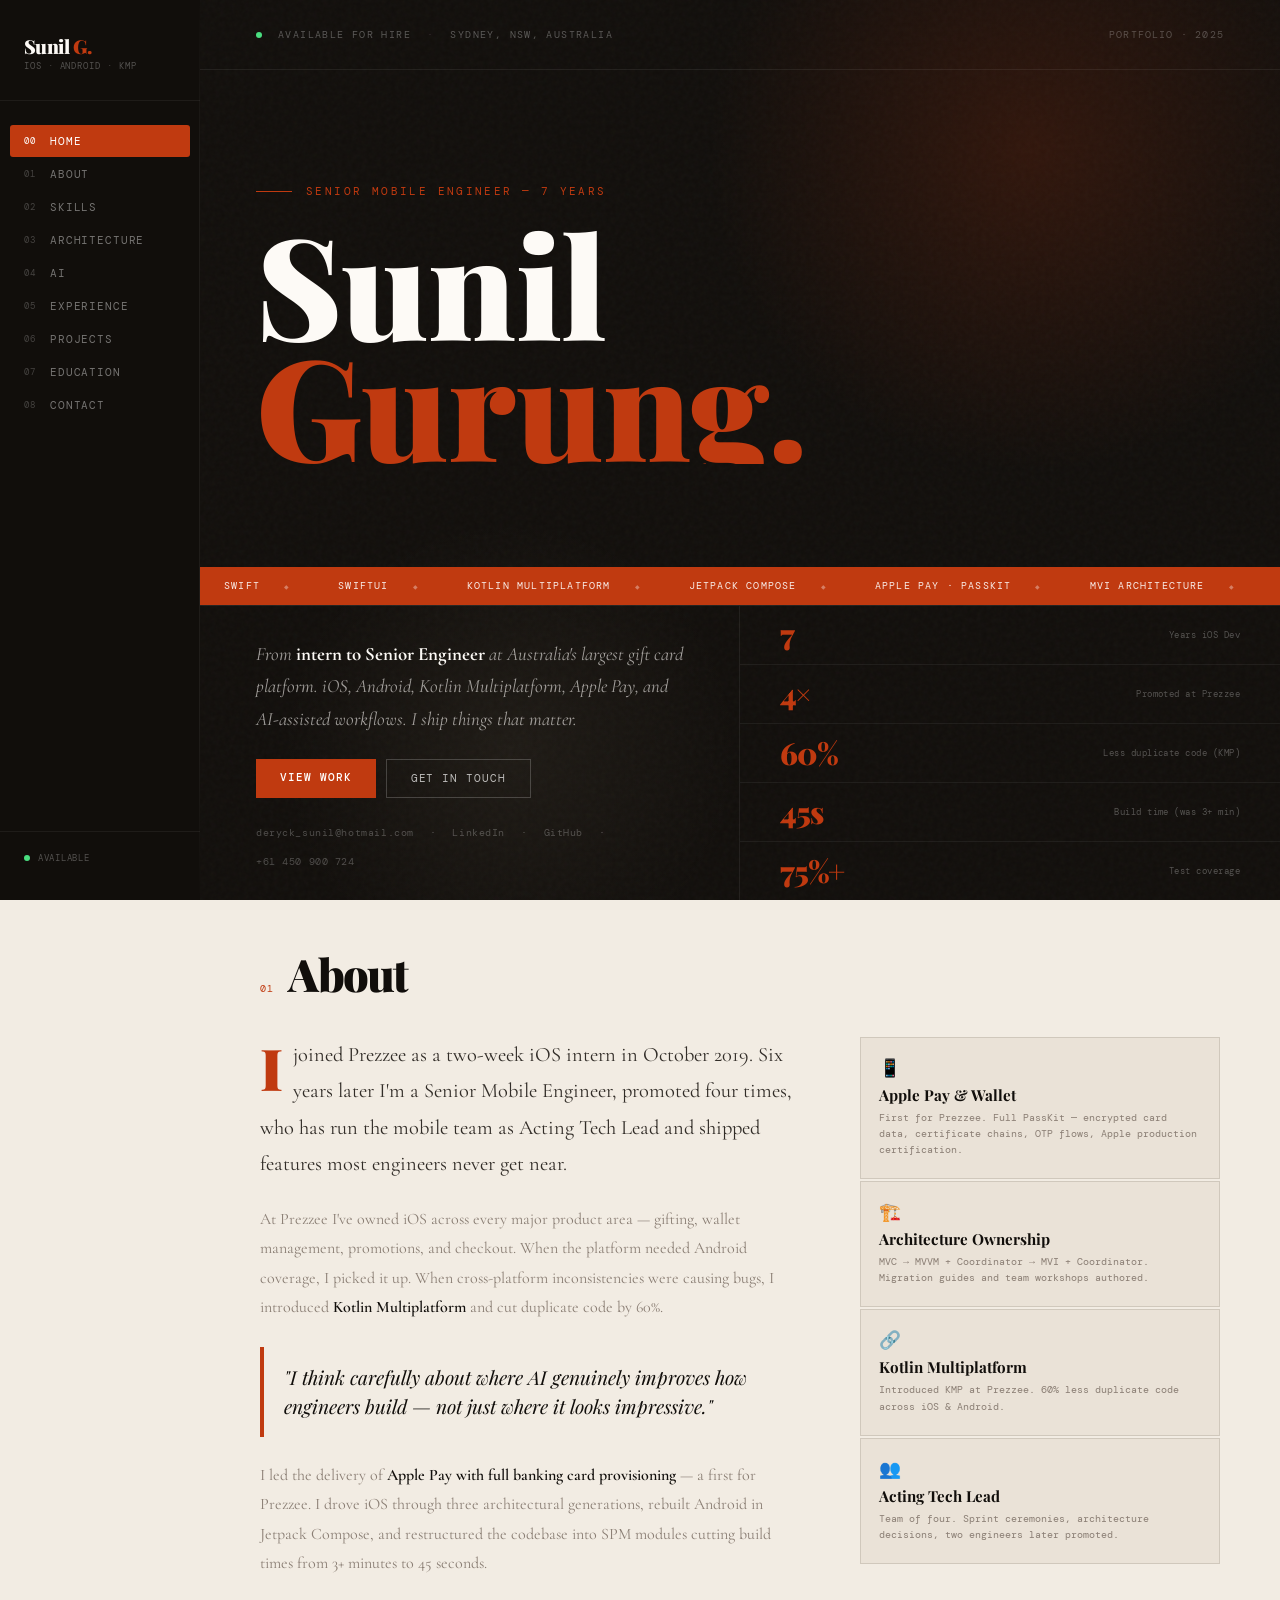
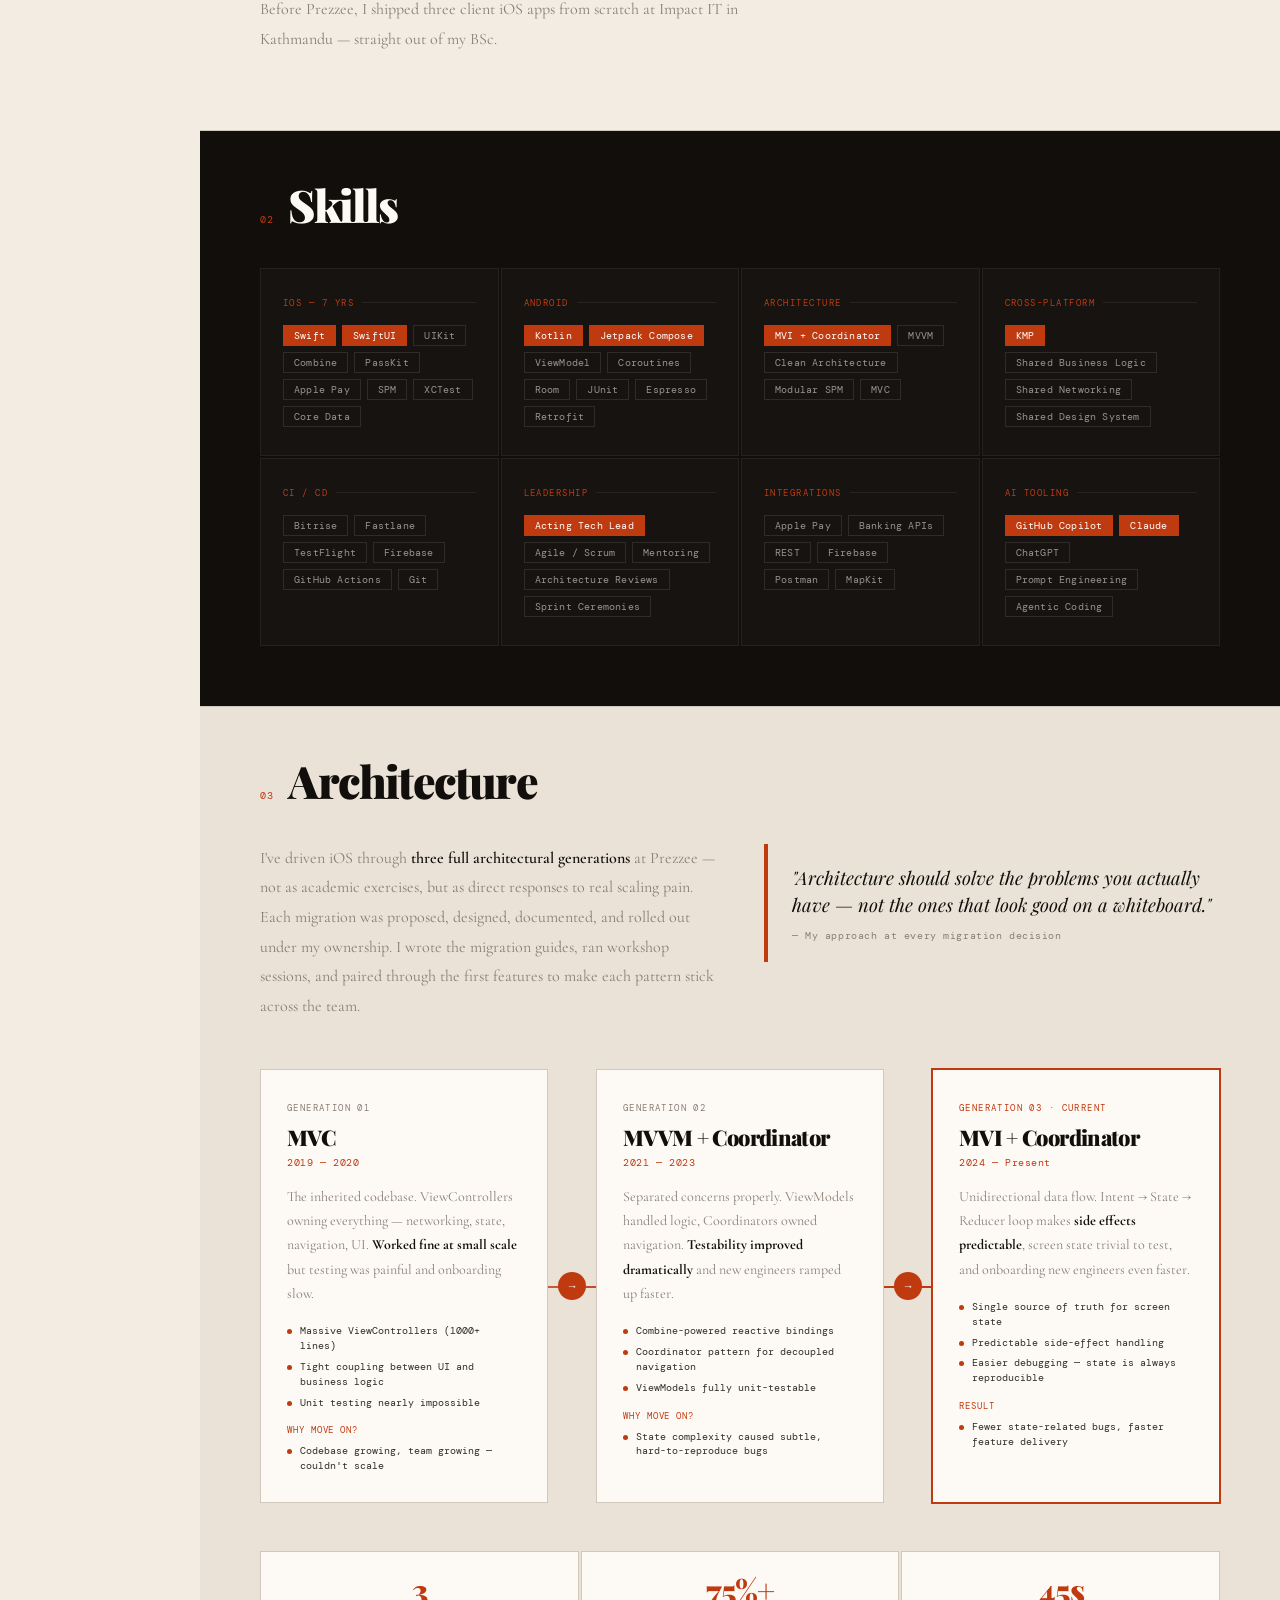
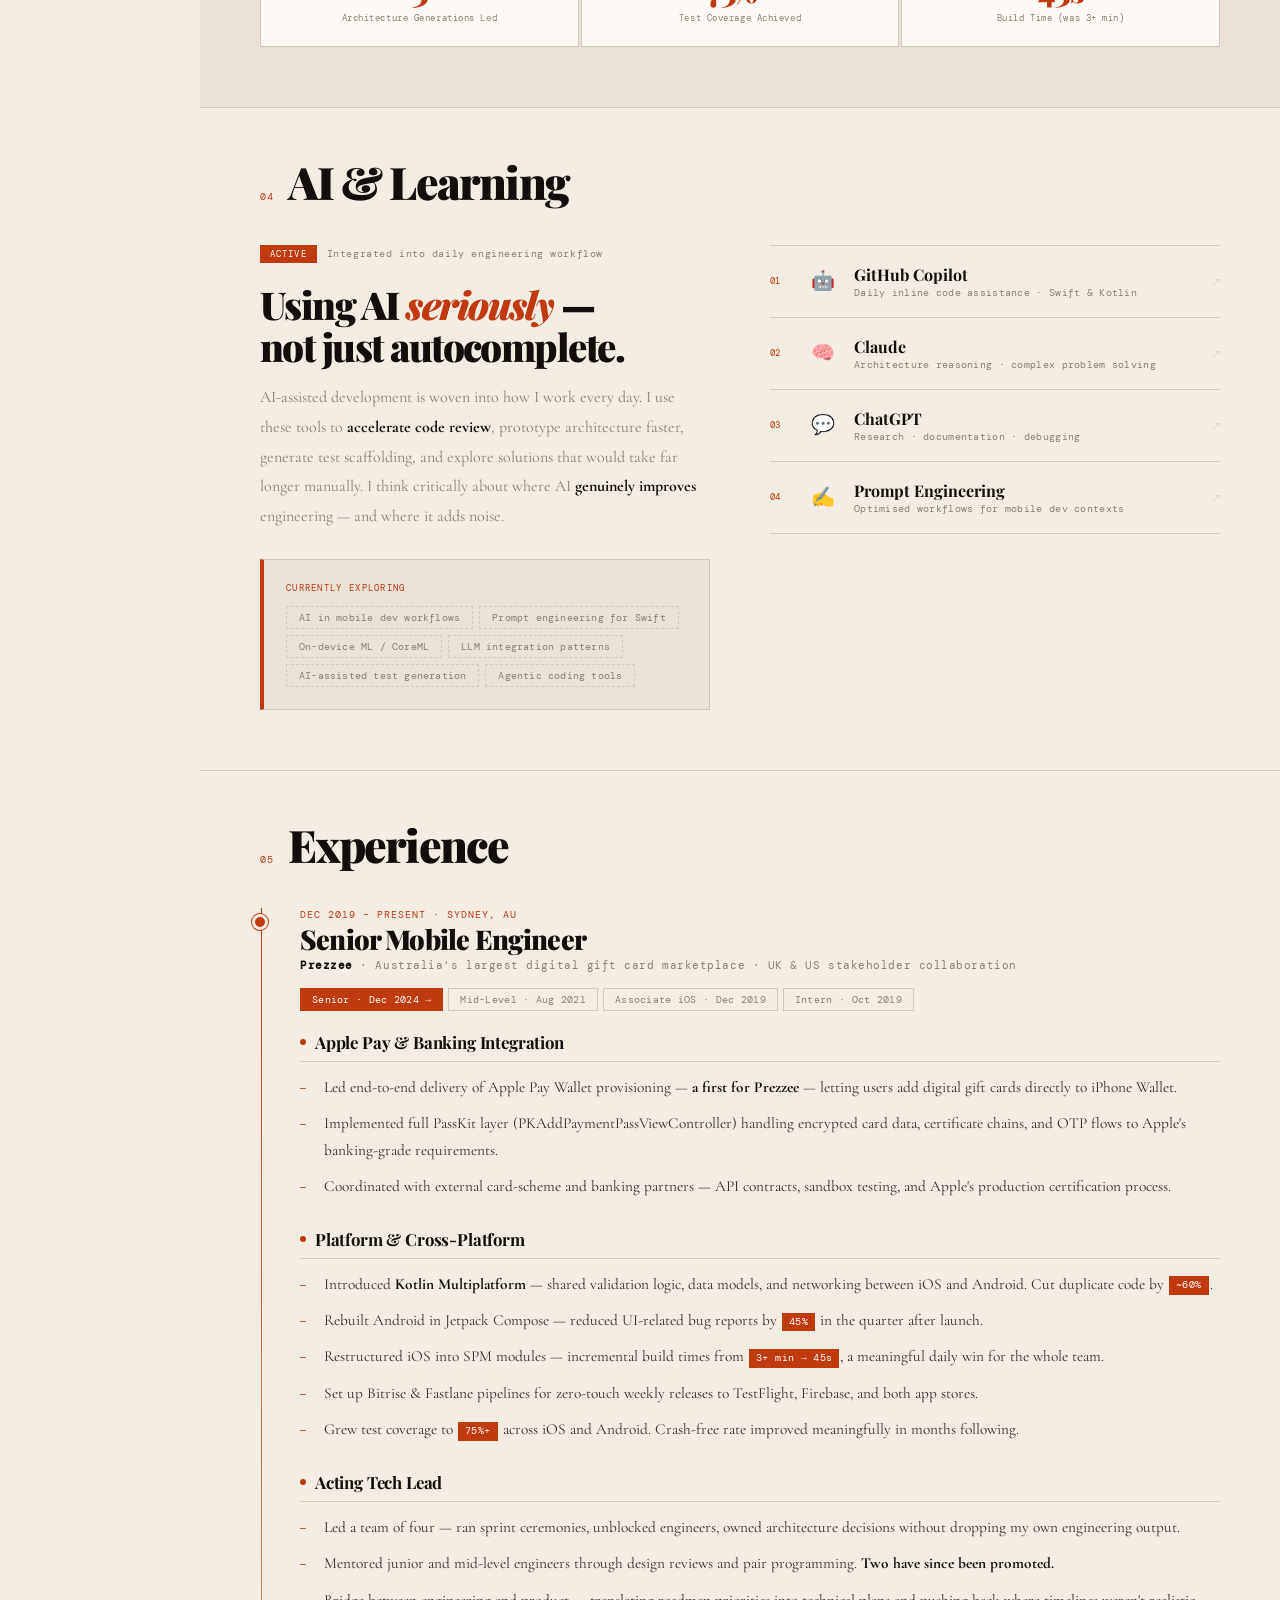
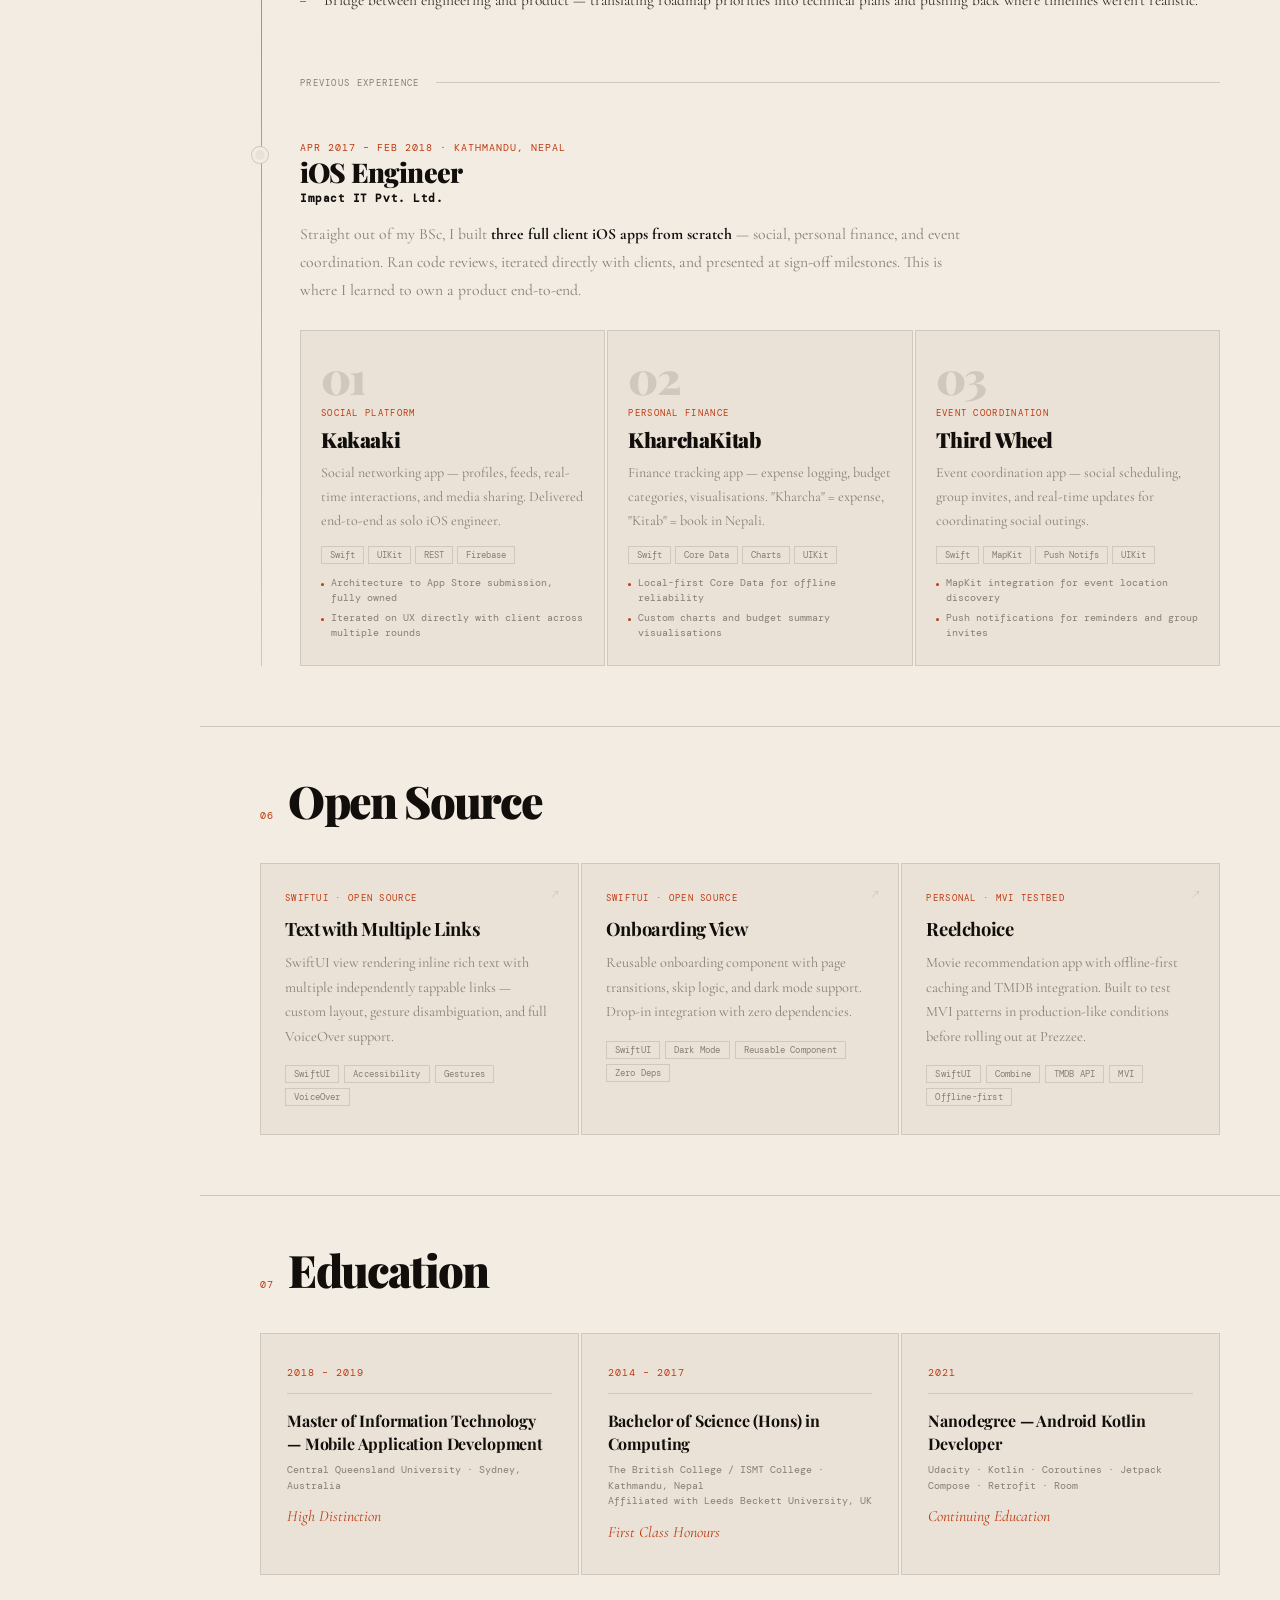
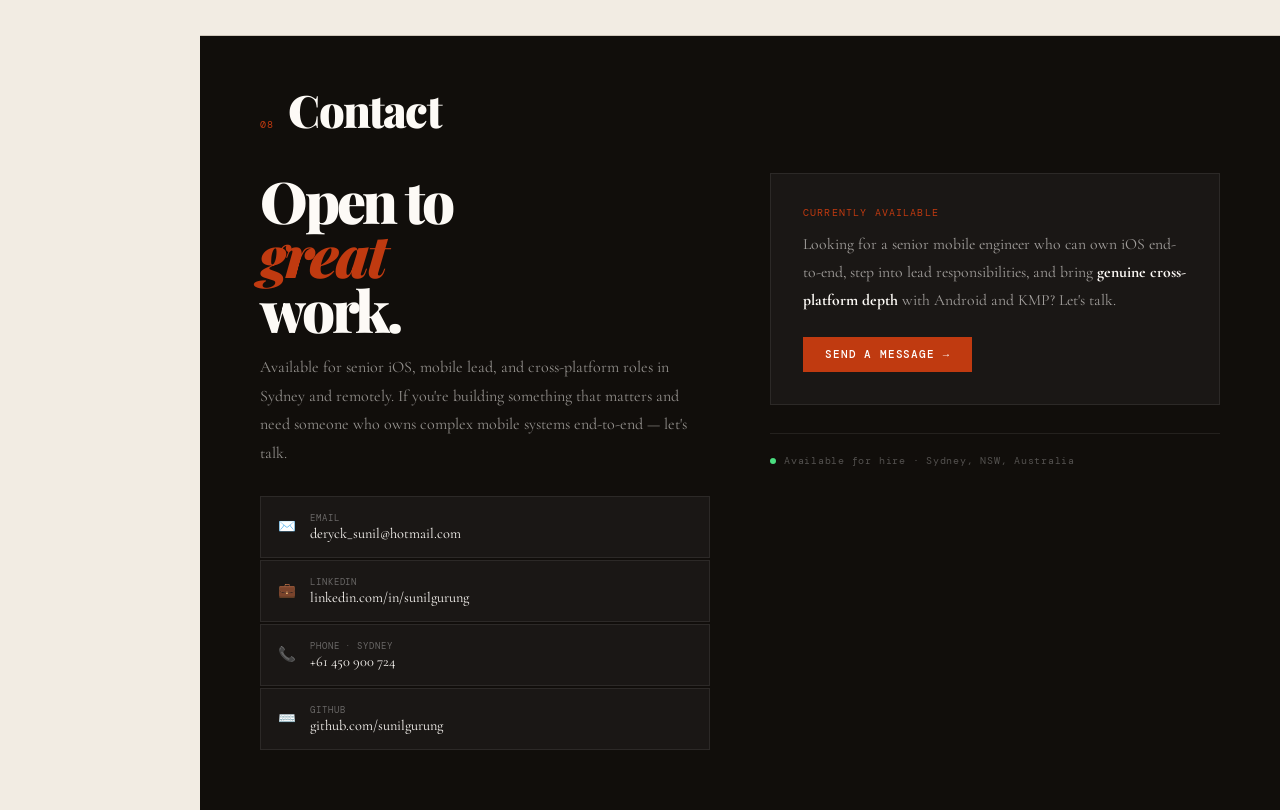
==== commit cc0d7f41: "Update index.html" ====
--- a/index.html
+++ b/index.html
@@ -15,11 +15,9 @@
   --muted:#8A7E74;--rule:#D0C8BC;--white:#FDFAF6;--sidebar:200px;
 }
 html{scroll-behavior:auto;}
-body{background:var(--paper);color:var(--ink);font-family:'Cormorant Garamond',Georgia,serif;cursor:none;overflow-x:hidden;}
-
-/* CURSOR */
-#cur{width:10px;height:10px;background:var(--red);border-radius:50%;position:fixed;top:0;left:0;pointer-events:none;z-index:9999;mix-blend-mode:multiply;}
-#curR{width:36px;height:36px;border:1.5px solid var(--red);border-radius:50%;position:fixed;top:0;left:0;pointer-events:none;z-index:9998;transition:transform 0.38s cubic-bezier(0.23,1,0.32,1),width 0.22s,height 0.22s;}
+body{background:var(--paper);color:var(--ink);font-family:'Cormorant Garamond',Georgia,serif;overflow-x:hidden;}
+
+
 
 /* SIDEBAR */
 .sidebar{position:fixed;top:0;left:0;bottom:0;width:var(--sidebar);background:var(--ink);display:flex;flex-direction:column;padding:36px 0;z-index:100;overflow:hidden;}
@@ -127,6 +125,41 @@
 .tag{font-family:'DM Mono',monospace;font-size:0.63rem;padding:3px 10px;border:1px solid rgba(255,255,255,0.1);color:rgba(255,255,255,0.55);letter-spacing:0.02em;transition:all 0.18s;}
 .tag:hover,.tag.hi{background:var(--red);border-color:var(--red);color:#fff;}
 
+/* ── ARCHITECTURE ── */
+#architecture{background:var(--paper2);}
+#architecture .s-wrap{display:flex;flex-direction:column;gap:48px;}
+.arch-intro{display:grid;grid-template-columns:1fr 1fr;gap:48px;align-items:start;}
+.arch-intro-text{font-size:1rem;line-height:1.85;color:var(--muted);}
+.arch-intro-text strong{color:var(--ink);font-weight:600;}
+.arch-quote{border-left:4px solid var(--red);padding:20px 0 20px 24px;}
+.arch-quote p{font-family:'Playfair Display',serif;font-style:italic;font-size:1.15rem;line-height:1.5;color:var(--ink);}
+.arch-quote cite{font-family:'DM Mono',monospace;font-size:0.6rem;color:var(--muted);font-style:normal;letter-spacing:0.06em;display:block;margin-top:10px;}
+.arch-flow{display:flex;align-items:stretch;gap:0;position:relative;}
+.arch-flow::before{content:'';position:absolute;top:50%;left:0;right:0;height:2px;background:linear-gradient(to right,var(--rule),var(--red) 40%,var(--red));z-index:0;}
+.arch-card{flex:1;background:var(--white);border:1px solid var(--rule);padding:32px 26px 28px;position:relative;z-index:1;transition:all 0.32s;overflow:hidden;}
+.arch-card::after{content:'';position:absolute;bottom:0;left:0;right:0;height:0;background:var(--red);transition:height 0.32s cubic-bezier(0.16,1,0.3,1);}
+.arch-card:hover::after{height:4px;}
+.arch-card:hover{transform:translateY(-4px);box-shadow:0 12px 40px rgba(17,14,11,0.08);}
+.arch-card.arch-current{border-color:var(--red);box-shadow:0 0 0 1px var(--red);}
+.arch-card.arch-current .arch-gen{color:var(--red);}
+.arch-arrow{display:flex;align-items:center;justify-content:center;width:48px;flex-shrink:0;position:relative;z-index:1;}
+.arch-arrow-icon{width:28px;height:28px;background:var(--red);border-radius:50%;display:flex;align-items:center;justify-content:center;color:#fff;font-size:0.7rem;font-family:'DM Mono',monospace;}
+.arch-gen{font-family:'DM Mono',monospace;font-size:0.55rem;letter-spacing:0.16em;text-transform:uppercase;color:var(--muted);margin-bottom:12px;}
+.arch-name{font-family:'Playfair Display',serif;font-weight:900;font-size:1.35rem;letter-spacing:-0.03em;line-height:1.1;margin-bottom:6px;}
+.arch-era{font-family:'DM Mono',monospace;font-size:0.6rem;color:var(--red);letter-spacing:0.06em;margin-bottom:16px;}
+.arch-desc{font-size:0.88rem;line-height:1.72;color:var(--muted);margin-bottom:18px;}
+.arch-desc strong{color:var(--ink);}
+.arch-details{display:flex;flex-direction:column;gap:6px;}
+.arch-detail{display:flex;gap:8px;align-items:baseline;}
+.arch-detail-dot{width:5px;height:5px;background:var(--red);border-radius:50%;flex-shrink:0;margin-top:5px;}
+.arch-detail-txt{font-family:'DM Mono',monospace;font-size:0.6rem;color:var(--ink2);line-height:1.55;}
+.arch-why{font-family:'DM Mono',monospace;font-size:0.58rem;letter-spacing:0.1em;text-transform:uppercase;color:var(--red);margin-bottom:8px;margin-top:14px;}
+.arch-bottom{display:grid;grid-template-columns:repeat(3,1fr);gap:2px;}
+.arch-stat{background:var(--white);border:1px solid var(--rule);padding:22px 20px;text-align:center;transition:background 0.25s;}
+.arch-stat:hover{background:var(--paper);}
+.arch-stat-n{font-family:'Playfair Display',serif;font-weight:900;font-size:2rem;color:var(--red);letter-spacing:-0.04em;line-height:1;margin-bottom:6px;}
+.arch-stat-l{font-family:'DM Mono',monospace;font-size:0.58rem;color:var(--muted);letter-spacing:0.06em;}
+
 /* ── AI ── */
 #ai .s-wrap{display:grid;grid-template-columns:1fr 1fr;gap:60px;}
 .ai-head{font-family:'Playfair Display',serif;font-weight:900;font-size:clamp(1.8rem,3vw,2.6rem);letter-spacing:-0.04em;line-height:1.1;margin-bottom:16px;}
@@ -265,6 +298,11 @@
   .hero-bl{padding:28px 24px;border-right:none;border-top:1px solid rgba(255,255,255,0.08);}
   .hero-br{display:none;}
   #about .s-wrap,#ai .s-wrap,#contact .s-wrap{grid-template-columns:1fr;}
+  .arch-intro{grid-template-columns:1fr;}
+  .arch-flow{flex-direction:column;gap:0;}
+  .arch-flow::before{display:none;}
+  .arch-arrow{width:100%;height:36px;transform:rotate(90deg);}
+  .arch-bottom{grid-template-columns:1fr;}
   .skills-grid{grid-template-columns:1fr 1fr;}
   .app-cards,#projects .s-wrap,#education .s-wrap{grid-template-columns:1fr;}
   .s-head,.s-wrap,.timeline{padding-left:28px;padding-right:28px;}
@@ -279,8 +317,6 @@
 </head>
 <body>
 
-<div id="cur"></div>
-<div id="curR"></div>
 
 <!-- SIDEBAR -->
 <aside class="sidebar">
@@ -292,11 +328,12 @@
     <li><button class="nav-btn" data-target="hero"><span class="nb-num">00</span><span class="nb-label">Home</span></button></li>
     <li><button class="nav-btn" data-target="about"><span class="nb-num">01</span><span class="nb-label">About</span></button></li>
     <li><button class="nav-btn" data-target="skills"><span class="nb-num">02</span><span class="nb-label">Skills</span></button></li>
-    <li><button class="nav-btn" data-target="ai"><span class="nb-num">03</span><span class="nb-label">AI</span></button></li>
-    <li><button class="nav-btn" data-target="experience"><span class="nb-num">04</span><span class="nb-label">Experience</span></button></li>
-    <li><button class="nav-btn" data-target="projects"><span class="nb-num">05</span><span class="nb-label">Projects</span></button></li>
-    <li><button class="nav-btn" data-target="education"><span class="nb-num">06</span><span class="nb-label">Education</span></button></li>
-    <li><button class="nav-btn" data-target="contact"><span class="nb-num">07</span><span class="nb-label">Contact</span></button></li>
+    <li><button class="nav-btn" data-target="architecture"><span class="nb-num">03</span><span class="nb-label">Architecture</span></button></li>
+    <li><button class="nav-btn" data-target="ai"><span class="nb-num">04</span><span class="nb-label">AI</span></button></li>
+    <li><button class="nav-btn" data-target="experience"><span class="nb-num">05</span><span class="nb-label">Experience</span></button></li>
+    <li><button class="nav-btn" data-target="projects"><span class="nb-num">06</span><span class="nb-label">Projects</span></button></li>
+    <li><button class="nav-btn" data-target="education"><span class="nb-num">07</span><span class="nb-label">Education</span></button></li>
+    <li><button class="nav-btn" data-target="contact"><span class="nb-num">08</span><span class="nb-label">Contact</span></button></li>
   </ul>
   <div class="sidebar-foot">
     <div class="avail"><span class="avail-dot"></span><span class="avail-txt">Available</span></div>
@@ -430,9 +467,82 @@
     </div>
   </section>
 
+  <!-- ARCHITECTURE -->
+  <section id="architecture">
+    <div class="s-head reveal"><span class="s-num">03</span><h2 class="s-title">Architecture</h2></div>
+    <div class="s-wrap">
+      <div class="arch-intro reveal">
+        <div class="arch-intro-text">
+          <p>I've driven iOS through <strong>three full architectural generations</strong> at Prezzee — not as academic exercises, but as direct responses to real scaling pain. Each migration was proposed, designed, documented, and rolled out under my ownership. I wrote the migration guides, ran workshop sessions, and paired through the first features to make each pattern stick across the team.</p>
+        </div>
+        <div class="arch-quote">
+          <p>"Architecture should solve the problems you actually have — not the ones that look good on a whiteboard."</p>
+          <cite>— My approach at every migration decision</cite>
+        </div>
+      </div>
+      <div class="arch-flow reveal">
+        <div class="arch-card">
+          <div class="arch-gen">Generation 01</div>
+          <div class="arch-name">MVC</div>
+          <div class="arch-era">2019 — 2020</div>
+          <div class="arch-desc">The inherited codebase. ViewControllers owning everything — networking, state, navigation, UI. <strong>Worked fine at small scale</strong> but testing was painful and onboarding slow.</div>
+          <div class="arch-details">
+            <div class="arch-detail"><div class="arch-detail-dot"></div><div class="arch-detail-txt">Massive ViewControllers (1000+ lines)</div></div>
+            <div class="arch-detail"><div class="arch-detail-dot"></div><div class="arch-detail-txt">Tight coupling between UI and business logic</div></div>
+            <div class="arch-detail"><div class="arch-detail-dot"></div><div class="arch-detail-txt">Unit testing nearly impossible</div></div>
+          </div>
+          <div class="arch-why">Why move on?</div>
+          <div class="arch-detail"><div class="arch-detail-dot"></div><div class="arch-detail-txt">Codebase growing, team growing — couldn't scale</div></div>
+        </div>
+        <div class="arch-arrow"><div class="arch-arrow-icon">→</div></div>
+        <div class="arch-card">
+          <div class="arch-gen">Generation 02</div>
+          <div class="arch-name">MVVM + Coordinator</div>
+          <div class="arch-era">2021 — 2023</div>
+          <div class="arch-desc">Separated concerns properly. ViewModels handled logic, Coordinators owned navigation. <strong>Testability improved dramatically</strong> and new engineers ramped up faster.</div>
+          <div class="arch-details">
+            <div class="arch-detail"><div class="arch-detail-dot"></div><div class="arch-detail-txt">Combine-powered reactive bindings</div></div>
+            <div class="arch-detail"><div class="arch-detail-dot"></div><div class="arch-detail-txt">Coordinator pattern for decoupled navigation</div></div>
+            <div class="arch-detail"><div class="arch-detail-dot"></div><div class="arch-detail-txt">ViewModels fully unit-testable</div></div>
+          </div>
+          <div class="arch-why">Why move on?</div>
+          <div class="arch-detail"><div class="arch-detail-dot"></div><div class="arch-detail-txt">State complexity caused subtle, hard-to-reproduce bugs</div></div>
+        </div>
+        <div class="arch-arrow"><div class="arch-arrow-icon">→</div></div>
+        <div class="arch-card arch-current">
+          <div class="arch-gen">Generation 03 · Current</div>
+          <div class="arch-name">MVI + Coordinator</div>
+          <div class="arch-era">2024 — Present</div>
+          <div class="arch-desc">Unidirectional data flow. Intent → State → Reducer loop makes <strong>side effects predictable</strong>, screen state trivial to test, and onboarding new engineers even faster.</div>
+          <div class="arch-details">
+            <div class="arch-detail"><div class="arch-detail-dot"></div><div class="arch-detail-txt">Single source of truth for screen state</div></div>
+            <div class="arch-detail"><div class="arch-detail-dot"></div><div class="arch-detail-txt">Predictable side-effect handling</div></div>
+            <div class="arch-detail"><div class="arch-detail-dot"></div><div class="arch-detail-txt">Easier debugging — state is always reproducible</div></div>
+          </div>
+          <div class="arch-why">Result</div>
+          <div class="arch-detail"><div class="arch-detail-dot"></div><div class="arch-detail-txt">Fewer state-related bugs, faster feature delivery</div></div>
+        </div>
+      </div>
+      <div class="arch-bottom reveal">
+        <div class="arch-stat">
+          <div class="arch-stat-n">3</div>
+          <div class="arch-stat-l">Architecture Generations Led</div>
+        </div>
+        <div class="arch-stat">
+          <div class="arch-stat-n">75%+</div>
+          <div class="arch-stat-l">Test Coverage Achieved</div>
+        </div>
+        <div class="arch-stat">
+          <div class="arch-stat-n">45s</div>
+          <div class="arch-stat-l">Build Time (was 3+ min)</div>
+        </div>
+      </div>
+    </div>
+  </section>
+
   <!-- AI -->
   <section id="ai">
-    <div class="s-head reveal"><span class="s-num">03</span><h2 class="s-title">AI &amp; Learning</h2></div>
+    <div class="s-head reveal"><span class="s-num">04</span><h2 class="s-title">AI &amp; Learning</h2></div>
     <div class="s-wrap">
       <div>
         <div class="badge-row reveal"><span class="badge">Active</span><span class="badge-sub">Integrated into daily engineering workflow</span></div>
@@ -461,7 +571,7 @@
 
   <!-- EXPERIENCE -->
   <section id="experience">
-    <div class="s-head reveal"><span class="s-num">04</span><h2 class="s-title">Experience</h2></div>
+    <div class="s-head reveal"><span class="s-num">05</span><h2 class="s-title">Experience</h2></div>
     <div class="timeline">
 
       <!-- PREZZEE -->
@@ -487,14 +597,7 @@
               <div class="bl"><span class="bl-d">—</span><span class="bl-t">Coordinated with external card-scheme and banking partners — API contracts, sandbox testing, and Apple's production certification process.</span></div>
             </div>
           </div>
-          <div>
-            <div class="area-head">iOS Architecture — Three Generations</div>
-            <div class="blist">
-              <div class="bl"><span class="bl-d">—</span><span class="bl-t">Drove iOS codebase through <strong>MVC → MVVM + Coordinator → MVI + Coordinator</strong>. Proposed MVI when state complexity started causing bugs.</span></div>
-              <div class="bl"><span class="bl-d">—</span><span class="bl-t">MVI introduced a clear Intent → State → Reducer loop — side effects predictable, screen state easier to test, onboarding new engineers faster.</span></div>
-              <div class="bl"><span class="bl-d">—</span><span class="bl-t">Wrote migration guides, ran workshop sessions, and paired through the first two features to make the pattern stick across the team.</span></div>
-            </div>
-          </div>
+
           <div>
             <div class="area-head">Platform &amp; Cross-Platform</div>
             <div class="blist">
@@ -573,7 +676,7 @@
 
   <!-- PROJECTS -->
   <section id="projects">
-    <div class="s-head reveal"><span class="s-num">05</span><h2 class="s-title">Open Source</h2></div>
+    <div class="s-head reveal"><span class="s-num">06</span><h2 class="s-title">Open Source</h2></div>
     <div class="s-wrap">
       <div class="os-card reveal">
         <a href="https://github.com/sunilgurung" target="_blank" class="os-link">↗</a>
@@ -601,7 +704,7 @@
 
   <!-- EDUCATION -->
   <section id="education">
-    <div class="s-head reveal"><span class="s-num">06</span><h2 class="s-title">Education</h2></div>
+    <div class="s-head reveal"><span class="s-num">07</span><h2 class="s-title">Education</h2></div>
     <div class="s-wrap">
       <div class="edu-card reveal">
         <div class="edu-yr">2018 – 2019</div>
@@ -626,7 +729,7 @@
 
   <!-- CONTACT -->
   <section id="contact">
-    <div class="s-head reveal"><span class="s-num">07</span><h2 class="s-title">Contact</h2></div>
+    <div class="s-head reveal"><span class="s-num">08</span><h2 class="s-title">Contact</h2></div>
     <div class="s-wrap">
       <div>
         <h2 class="contact-h reveal">Open to<br/><em>great</em><br/>work.</h2>
@@ -655,22 +758,6 @@
 </main>
 
 <script>
-// CURSOR
-const cur=document.getElementById('cur'),curR=document.getElementById('curR');
-let mx=0,my=0,rx=0,ry=0;
-document.addEventListener('mousemove',e=>{
-  mx=e.clientX;my=e.clientY;
-  cur.style.transform=`translate(${mx-5}px,${my-5}px)`;
-});
-(function loop(){
-  rx+=(mx-rx)*0.12;ry+=(my-ry)*0.12;
-  curR.style.transform=`translate(${rx-18}px,${ry-18}px)`;
-  requestAnimationFrame(loop);
-})();
-document.querySelectorAll('a,button,.hc,.os-card,.acard,.stat-row,.clink').forEach(el=>{
-  el.addEventListener('mouseenter',()=>{curR.style.width='52px';curR.style.height='52px';});
-  el.addEventListener('mouseleave',()=>{curR.style.width='36px';curR.style.height='36px';});
-});
 
 // NAV — scroll to section
 function goTo(id){
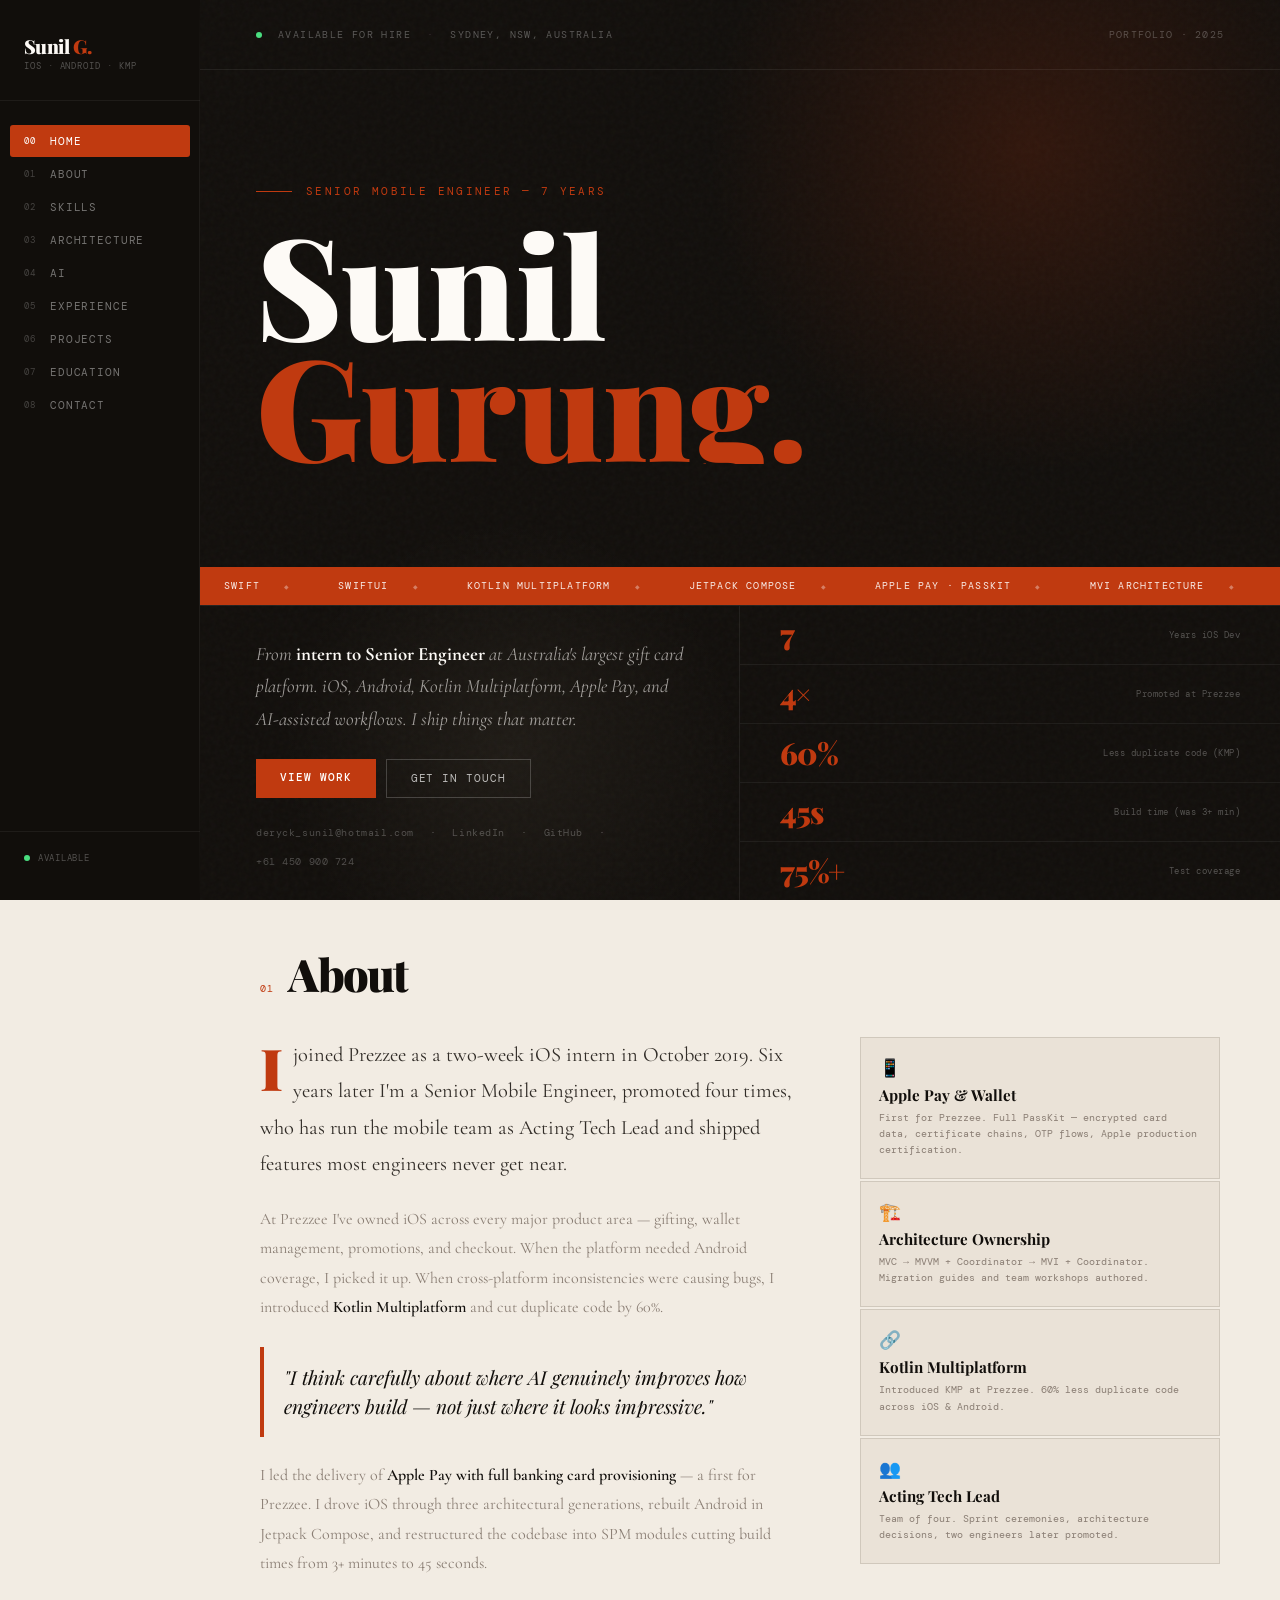
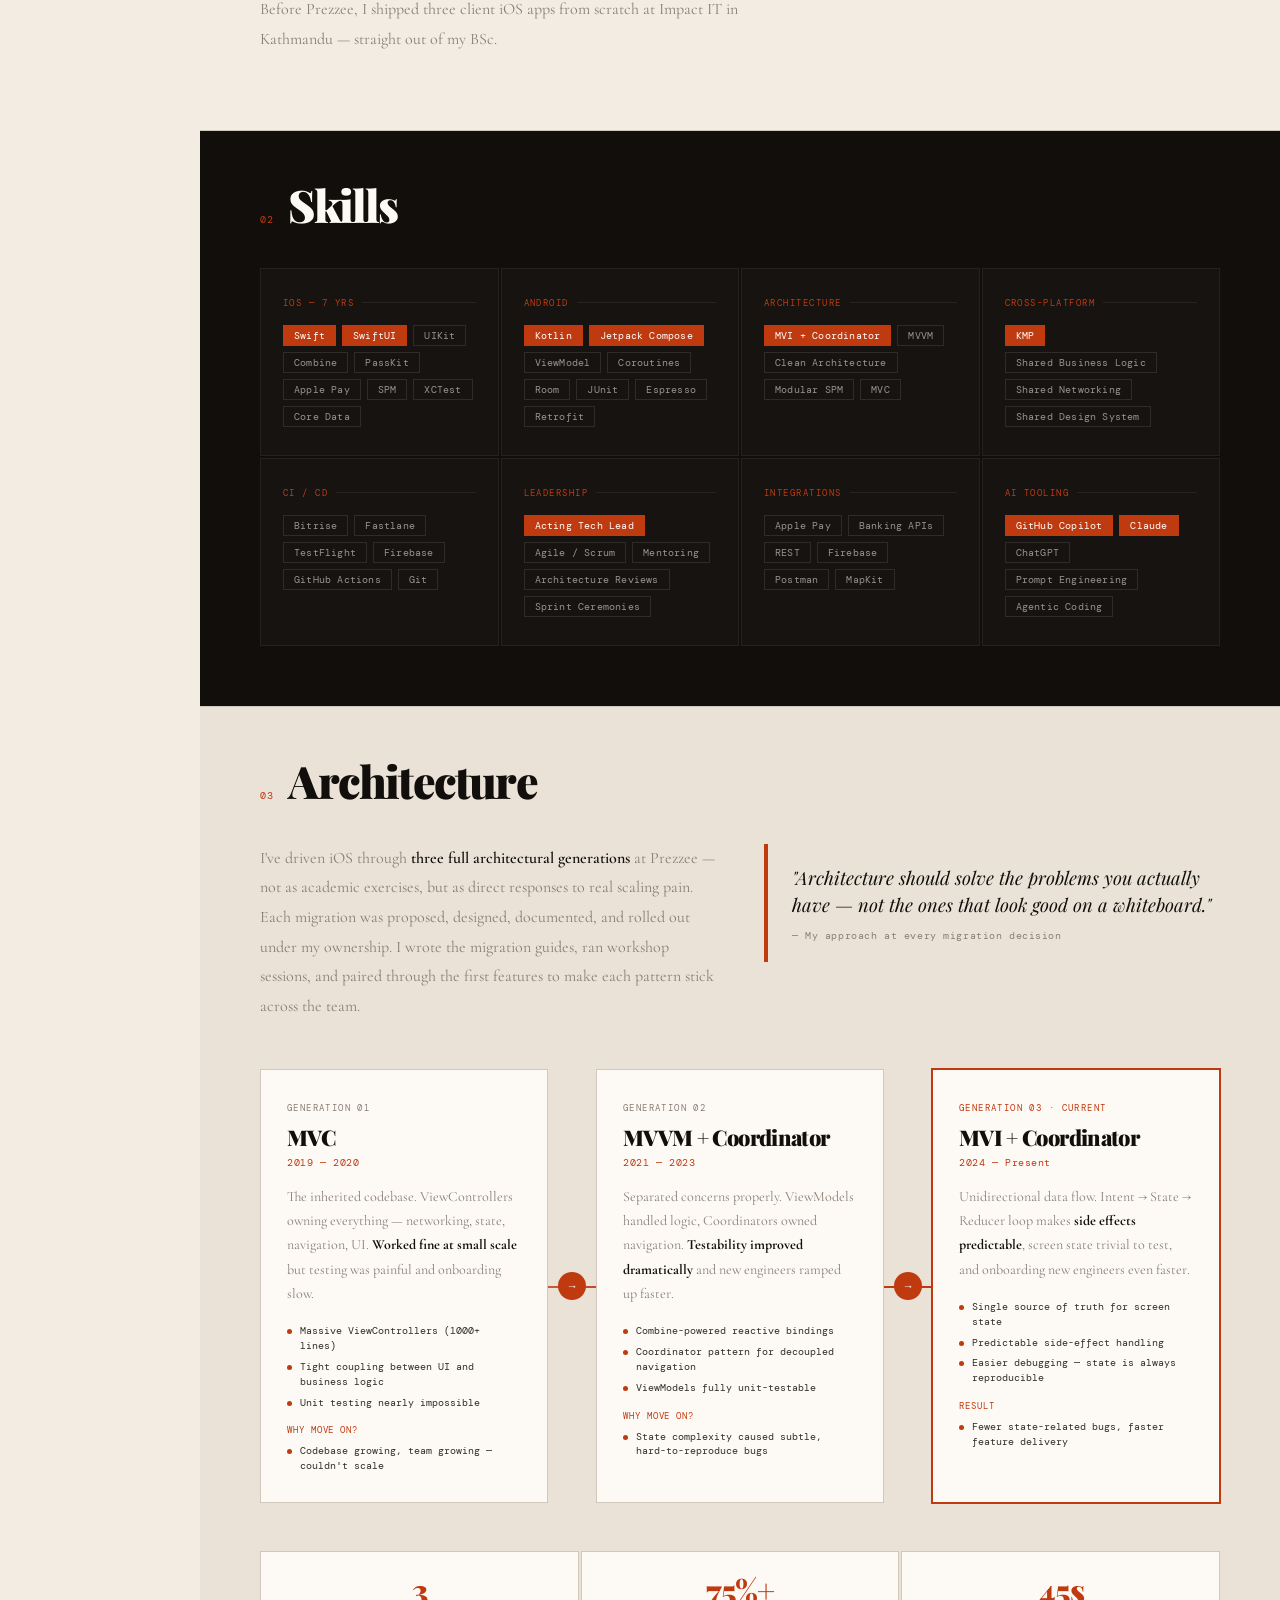
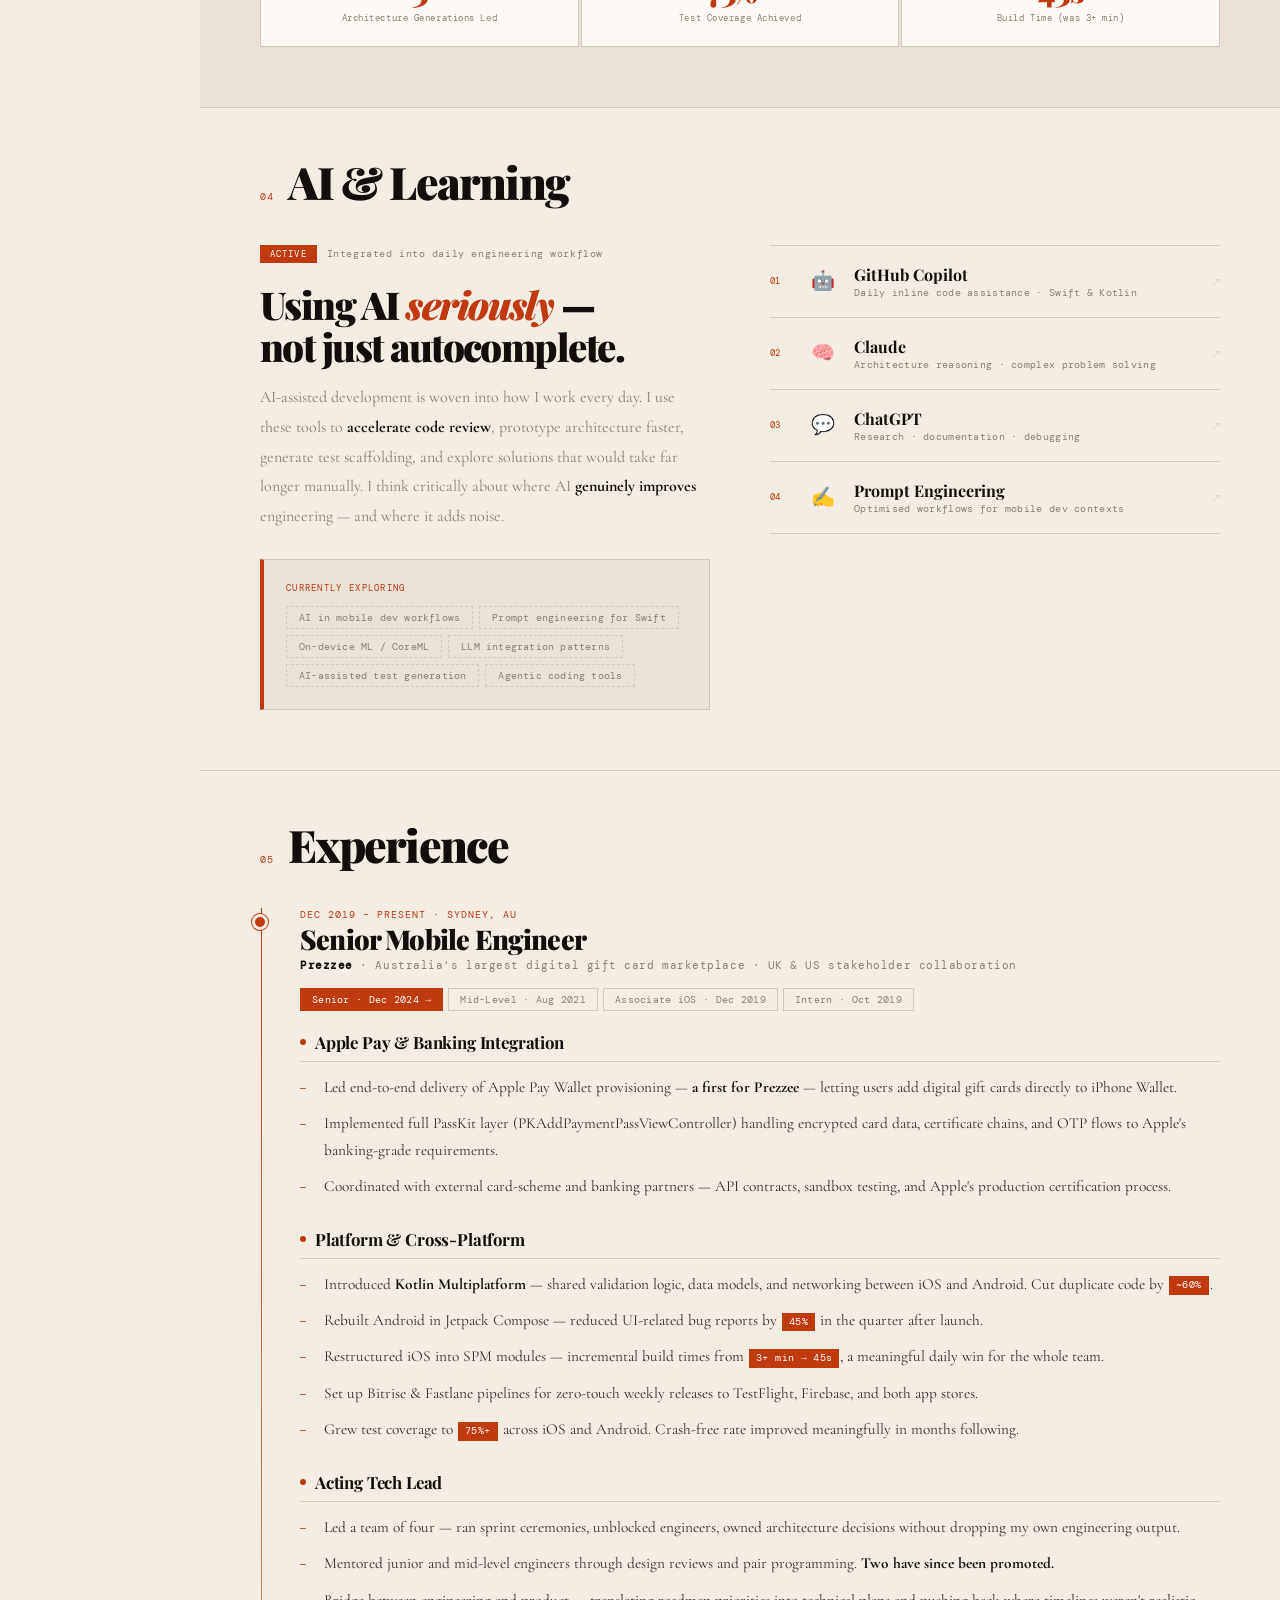
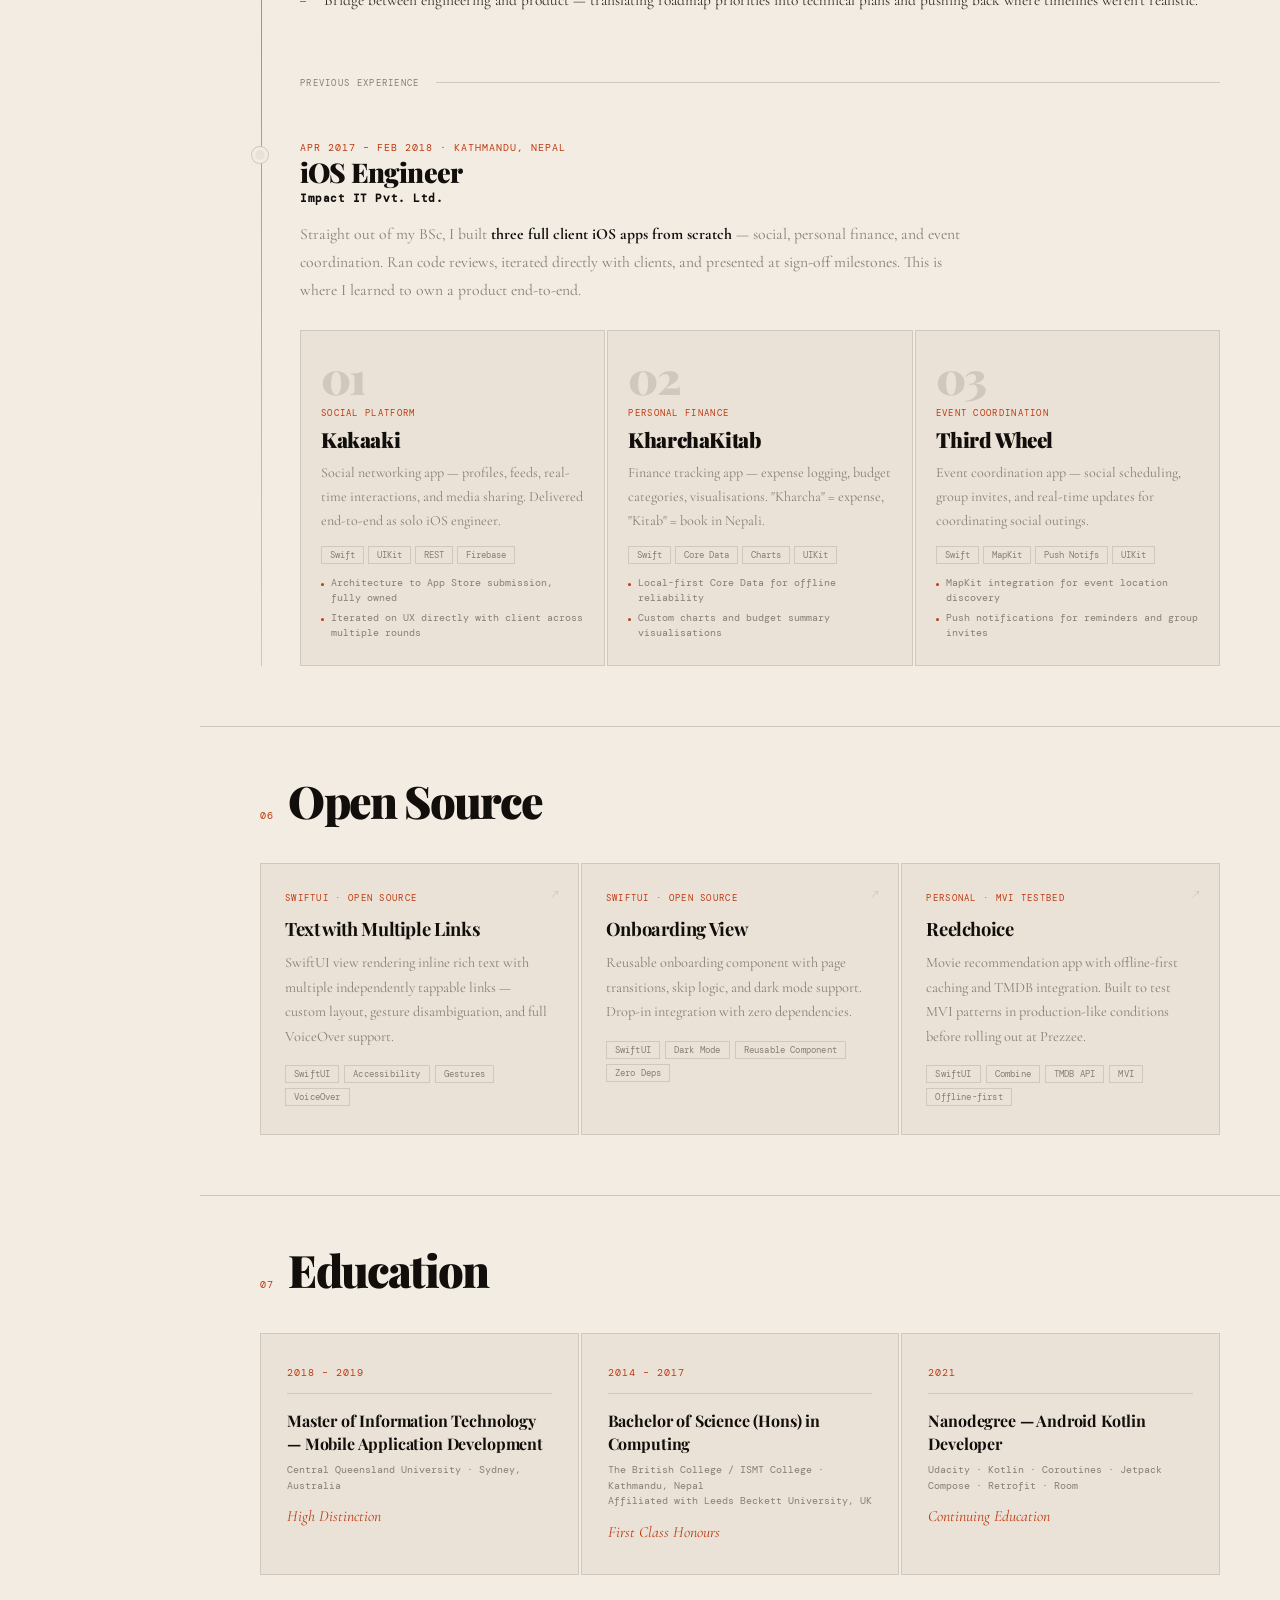
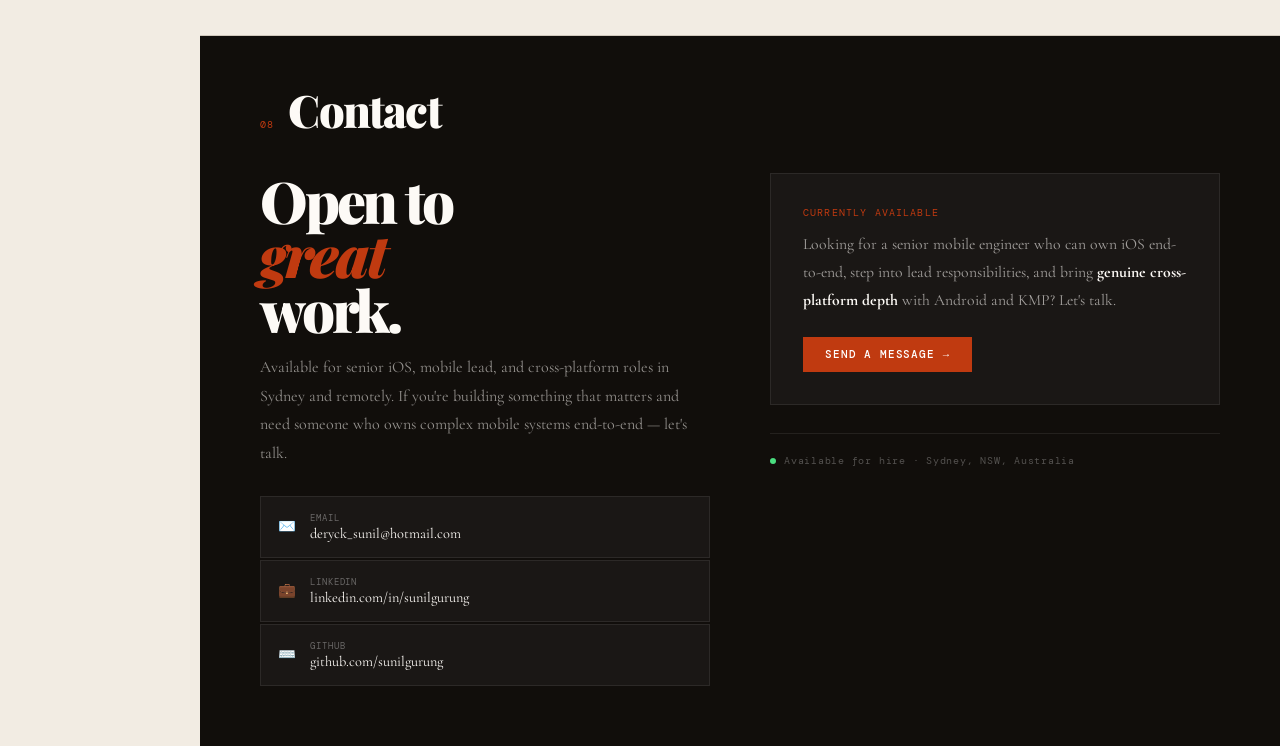
==== commit 4ce8ad53: "Add .gitignore and remove phone number from contact section" ====
--- a/index.html
+++ b/index.html
@@ -4,316 +4,12 @@
 <meta charset="UTF-8"/>
 <meta name="viewport" content="width=device-width, initial-scale=1.0"/>
 <title>Sunil Gurung — Senior iOS Engineer</title>
+<script src="meta.js"></script>
+
 <link rel="preconnect" href="https://fonts.googleapis.com"/>
 <link rel="preconnect" href="https://fonts.gstatic.com" crossorigin/>
 <link href="https://fonts.googleapis.com/css2?family=Playfair+Display:ital,wght@0,700;0,900;1,400;1,700&family=DM+Mono:wght@300;400;500&family=Cormorant+Garamond:ital,wght@0,400;0,600;1,400&display=swap" rel="stylesheet"/>
-<style>
-*,*::before,*::after{box-sizing:border-box;margin:0;padding:0;}
-:root{
-  --paper:#F2ECE3;--paper2:#EAE2D7;--paper3:#E2D9CC;
-  --ink:#110E0B;--ink2:#322D28;--red:#C03A10;--red2:#E04A18;
-  --muted:#8A7E74;--rule:#D0C8BC;--white:#FDFAF6;--sidebar:200px;
-}
-html{scroll-behavior:auto;}
-body{background:var(--paper);color:var(--ink);font-family:'Cormorant Garamond',Georgia,serif;overflow-x:hidden;}
-
-
-
-/* SIDEBAR */
-.sidebar{position:fixed;top:0;left:0;bottom:0;width:var(--sidebar);background:var(--ink);display:flex;flex-direction:column;padding:36px 0;z-index:100;overflow:hidden;}
-.sidebar::after{content:'';position:absolute;right:0;top:0;bottom:0;width:1px;background:linear-gradient(to bottom,transparent,rgba(255,255,255,0.06) 20%,rgba(255,255,255,0.06) 80%,transparent);}
-.logo{padding:0 24px 28px;border-bottom:1px solid rgba(255,255,255,0.06);margin-bottom:24px;}
-.logo-name{font-family:'Playfair Display',serif;font-weight:900;font-size:1.2rem;letter-spacing:-0.03em;color:var(--white);line-height:1.1;margin-bottom:3px;}
-.logo-name em{color:var(--red);font-style:normal;}
-.logo-role{font-family:'DM Mono',monospace;font-size:0.58rem;letter-spacing:0.1em;text-transform:uppercase;color:rgba(255,255,255,0.28);}
-.nav-list{list-style:none;flex:1;display:flex;flex-direction:column;gap:1px;padding:0 10px;}
-.nav-btn{width:100%;background:none;border:none;cursor:pointer;display:flex;align-items:center;gap:10px;padding:9px 14px;border-radius:3px;transition:background 0.2s;text-align:left;}
-.nav-btn:hover{background:rgba(255,255,255,0.05);}
-.nav-btn.active{background:var(--red);}
-.nav-btn.active .nb-num,.nav-btn.active .nb-label{color:#fff;}
-.nb-num{font-family:'DM Mono',monospace;font-size:0.55rem;color:rgba(255,255,255,0.22);letter-spacing:0.06em;width:16px;flex-shrink:0;}
-.nb-label{font-family:'DM Mono',monospace;font-size:0.67rem;letter-spacing:0.08em;text-transform:uppercase;color:rgba(255,255,255,0.42);transition:color 0.2s;}
-.nav-btn:hover .nb-label{color:rgba(255,255,255,0.85);}
-.sidebar-foot{padding:20px 24px 0;border-top:1px solid rgba(255,255,255,0.06);margin-top:16px;}
-.avail{display:flex;align-items:center;gap:8px;}
-.avail-dot{width:6px;height:6px;background:#4ADE80;border-radius:50%;flex-shrink:0;animation:blink 2.2s infinite;}
-@keyframes blink{0%,100%{opacity:1;}50%{opacity:0.35;}}
-.avail-txt{font-family:'DM Mono',monospace;font-size:0.58rem;letter-spacing:0.08em;text-transform:uppercase;color:rgba(255,255,255,0.28);}
-
-/* MAIN */
-.main{margin-left:var(--sidebar);}
-section{border-bottom:1px solid var(--rule);}
-.s-head{display:flex;align-items:baseline;gap:14px;padding:52px 60px 0;margin-bottom:40px;}
-.s-num{font-family:'DM Mono',monospace;font-size:0.62rem;color:var(--red);letter-spacing:0.12em;text-transform:uppercase;}
-.s-title{font-family:'Playfair Display',serif;font-weight:900;font-size:clamp(2rem,3.5vw,2.8rem);letter-spacing:-0.04em;line-height:1;}
-.s-wrap{padding:0 60px 60px;}
-
-/* ── HERO ── */
-#hero{min-height:100vh;background:var(--ink);color:var(--white);display:flex;flex-direction:column;position:relative;overflow:hidden;border-bottom:none;}
-#hero::before{content:'';position:absolute;inset:-50%;background-image:url("data:image/svg+xml,%3Csvg viewBox='0 0 512 512' xmlns='http://www.w3.org/2000/svg'%3E%3Cfilter id='n'%3E%3CfeTurbulence type='fractalNoise' baseFrequency='0.72' numOctaves='4' stitchTiles='stitch'/%3E%3C/filter%3E%3Crect width='100%25' height='100%25' filter='url(%23n)' opacity='1'/%3E%3C/svg%3E");opacity:0.035;pointer-events:none;z-index:0;animation:grainShift 7s steps(2) infinite;}
-@keyframes grainShift{0%{transform:translate(0,0);}25%{transform:translate(-2%,-1%);}50%{transform:translate(1%,2%);}75%{transform:translate(-1%,1%);}100%{transform:translate(0,0);}}
-.hero-glow-a{position:absolute;width:700px;height:700px;background:radial-gradient(circle,rgba(192,58,16,0.18) 0%,transparent 65%);top:-200px;right:-100px;pointer-events:none;z-index:0;animation:floatA 12s ease-in-out infinite;}
-.hero-glow-b{position:absolute;width:500px;height:500px;background:radial-gradient(circle,rgba(240,220,180,0.06) 0%,transparent 65%);bottom:-100px;left:60px;pointer-events:none;z-index:0;animation:floatB 9s ease-in-out infinite;}
-@keyframes floatA{0%,100%{transform:translate(0,0);}50%{transform:translate(-30px,40px);}}
-@keyframes floatB{0%,100%{transform:translate(0,0);}50%{transform:translate(20px,-30px);}}
-.hero-topbar{position:relative;z-index:2;display:flex;align-items:center;justify-content:space-between;padding:28px 56px;border-bottom:1px solid rgba(255,255,255,0.07);flex-shrink:0;}
-.hero-tb-left{font-family:'DM Mono',monospace;font-size:0.62rem;letter-spacing:0.14em;text-transform:uppercase;color:rgba(255,255,255,0.3);display:flex;align-items:center;gap:16px;}
-.hero-tb-dot{width:6px;height:6px;background:#4ADE80;border-radius:50%;animation:blink 2.2s infinite;flex-shrink:0;}
-.hero-tb-right{font-family:'DM Mono',monospace;font-size:0.62rem;letter-spacing:0.12em;text-transform:uppercase;color:rgba(255,255,255,0.25);}
-.hero-body{flex:1;display:flex;flex-direction:column;justify-content:center;padding:48px 56px 36px;position:relative;z-index:2;}
-.hero-kicker{font-family:'DM Mono',monospace;font-size:0.68rem;letter-spacing:0.22em;text-transform:uppercase;color:var(--red);margin-bottom:24px;display:flex;align-items:center;gap:14px;opacity:0;animation:heroFadeUp 0.8s 0.1s cubic-bezier(0.16,1,0.3,1) forwards;}
-.hero-kicker::before{content:'';width:36px;height:1px;background:var(--red);}
-.hero-name{font-family:'Playfair Display',serif;font-weight:900;line-height:0.86;letter-spacing:-0.05em;margin-bottom:0;}
-.hero-name .hn-row{display:block;overflow:hidden;}
-.hero-name .hn-row span{display:block;opacity:0;transform:translateY(105%);animation:heroRise 1s cubic-bezier(0.16,1,0.3,1) forwards;}
-.hero-name .hn-row:nth-child(1) span{font-size:clamp(5rem,11vw,10rem);animation-delay:0.2s;}
-.hero-name .hn-row:nth-child(2) span{font-size:clamp(5rem,11vw,10rem);color:var(--red);animation-delay:0.32s;}
-@keyframes heroRise{to{opacity:1;transform:translateY(0);}}
-@keyframes heroFadeUp{from{opacity:0;transform:translateY(16px);}to{opacity:1;transform:translateY(0);}}
-.hero-ticker{position:relative;z-index:2;background:var(--red);overflow:hidden;height:38px;display:flex;align-items:center;flex-shrink:0;}
-.ticker-track{display:flex;align-items:center;white-space:nowrap;animation:ticker 30s linear infinite;}
-.ticker-track:hover{animation-play-state:paused;}
-@keyframes ticker{from{transform:translateX(0);}to{transform:translateX(-50%);}}
-.ticker-item{font-family:'DM Mono',monospace;font-size:0.62rem;letter-spacing:0.12em;text-transform:uppercase;color:rgba(255,255,255,0.9);padding:0 24px;white-space:nowrap;}
-.ticker-item::after{content:'◆';color:rgba(255,255,255,0.35);font-size:0.38rem;margin-left:24px;vertical-align:middle;}
-.hero-bottom{position:relative;z-index:2;display:grid;grid-template-columns:1fr 1fr;border-top:1px solid rgba(255,255,255,0.08);flex-shrink:0;}
-.hero-bl{padding:32px 56px;border-right:1px solid rgba(255,255,255,0.07);opacity:0;animation:heroFadeUp 0.9s 0.6s cubic-bezier(0.16,1,0.3,1) forwards;}
-.hero-desc{font-family:'Cormorant Garamond',serif;font-style:italic;font-size:1.18rem;line-height:1.72;color:rgba(253,250,246,0.6);margin-bottom:24px;max-width:480px;}
-.hero-desc strong{font-style:normal;color:var(--white);}
-.hero-actions{display:flex;gap:10px;flex-wrap:wrap;margin-bottom:28px;}
-.btn-red{font-family:'DM Mono',monospace;font-size:0.66rem;letter-spacing:0.09em;text-transform:uppercase;background:var(--red);color:#fff;border:none;padding:12px 24px;cursor:pointer;font-weight:500;transition:background 0.2s,transform 0.15s;text-decoration:none;display:inline-block;}
-.btn-red:hover{background:var(--red2);transform:translateY(-2px);}
-.btn-outline{font-family:'DM Mono',monospace;font-size:0.66rem;letter-spacing:0.09em;text-transform:uppercase;background:transparent;color:rgba(255,255,255,0.7);border:1px solid rgba(255,255,255,0.2);padding:12px 24px;cursor:pointer;transition:all 0.2s;text-decoration:none;display:inline-block;}
-.btn-outline:hover{border-color:var(--white);color:var(--white);transform:translateY(-2px);}
-.hero-contacts{display:flex;gap:16px;flex-wrap:wrap;font-family:'DM Mono',monospace;font-size:0.6rem;color:rgba(255,255,255,0.25);letter-spacing:0.06em;}
-.hero-contacts a{color:rgba(255,255,255,0.25);text-decoration:none;transition:color 0.2s;}
-.hero-contacts a:hover{color:var(--red);}
-.hero-br{padding:0;display:flex;flex-direction:column;opacity:0;animation:heroFadeUp 0.9s 0.75s cubic-bezier(0.16,1,0.3,1) forwards;}
-.stat-row{flex:1;display:flex;align-items:center;justify-content:space-between;padding:0 40px;border-bottom:1px solid rgba(255,255,255,0.06);transition:background 0.25s,padding-left 0.22s;cursor:default;min-height:52px;}
-.stat-row:last-child{border-bottom:none;}
-.stat-row:hover{background:rgba(255,255,255,0.03);padding-left:48px;}
-.stat-n{font-family:'Playfair Display',serif;font-weight:900;font-size:1.9rem;color:var(--red);letter-spacing:-0.04em;line-height:1;}
-.stat-l{font-family:'DM Mono',monospace;font-size:0.58rem;color:rgba(255,255,255,0.28);letter-spacing:0.05em;}
-
-/* ── ABOUT ── */
-#about .s-wrap{display:grid;grid-template-columns:3fr 2fr;gap:60px;}
-.about-lede{font-family:'Cormorant Garamond',serif;font-size:1.28rem;line-height:1.78;color:var(--ink2);margin-bottom:22px;}
-.about-lede::first-letter{font-family:'Playfair Display',serif;font-size:3.6rem;font-weight:900;float:left;line-height:0.78;margin-right:10px;margin-top:8px;color:var(--red);}
-.about-body{font-size:1rem;line-height:1.85;color:var(--muted);margin-bottom:16px;}
-.about-body strong{color:var(--ink);font-weight:600;}
-.pull-quote{border-left:4px solid var(--red);padding:16px 0 16px 20px;margin:24px 0;}
-.pull-quote p{font-family:'Playfair Display',serif;font-style:italic;font-size:1.2rem;line-height:1.5;color:var(--ink);}
-.hcards{display:flex;flex-direction:column;gap:2px;}
-.hc{background:var(--paper2);border:1px solid var(--rule);padding:20px 18px;position:relative;overflow:hidden;transition:all 0.3s;}
-.hc::before{content:'';position:absolute;left:0;top:0;height:100%;width:0;background:var(--red);transition:width 0.35s cubic-bezier(0.16,1,0.3,1);}
-.hc:hover::before{width:4px;}
-.hc>*{position:relative;}
-.hc-icon{font-size:1.1rem;margin-bottom:6px;}
-.hc-t{font-family:'Playfair Display',serif;font-weight:700;font-size:0.95rem;margin-bottom:5px;}
-.hc-d{font-family:'DM Mono',monospace;font-size:0.63rem;color:var(--muted);line-height:1.6;}
-
-/* ── SKILLS ── */
-#skills{background:var(--ink);color:var(--white);}
-#skills .s-num{color:var(--red);}
-#skills .s-title{color:var(--white);}
-.skills-grid{display:grid;grid-template-columns:repeat(4,1fr);gap:2px;padding:0 60px 60px;}
-.sk{padding:28px 22px;border:1px solid rgba(255,255,255,0.06);background:rgba(255,255,255,0.02);transition:background 0.25s;}
-.sk:hover{background:rgba(192,58,16,0.1);}
-.sk-cat{font-family:'DM Mono',monospace;font-size:0.58rem;letter-spacing:0.16em;text-transform:uppercase;color:var(--red);margin-bottom:16px;display:flex;align-items:center;gap:8px;}
-.sk-cat::after{content:'';flex:1;height:1px;background:rgba(255,255,255,0.07);}
-.sk-tags{display:flex;flex-wrap:wrap;gap:6px;}
-.tag{font-family:'DM Mono',monospace;font-size:0.63rem;padding:3px 10px;border:1px solid rgba(255,255,255,0.1);color:rgba(255,255,255,0.55);letter-spacing:0.02em;transition:all 0.18s;}
-.tag:hover,.tag.hi{background:var(--red);border-color:var(--red);color:#fff;}
-
-/* ── ARCHITECTURE ── */
-#architecture{background:var(--paper2);}
-#architecture .s-wrap{display:flex;flex-direction:column;gap:48px;}
-.arch-intro{display:grid;grid-template-columns:1fr 1fr;gap:48px;align-items:start;}
-.arch-intro-text{font-size:1rem;line-height:1.85;color:var(--muted);}
-.arch-intro-text strong{color:var(--ink);font-weight:600;}
-.arch-quote{border-left:4px solid var(--red);padding:20px 0 20px 24px;}
-.arch-quote p{font-family:'Playfair Display',serif;font-style:italic;font-size:1.15rem;line-height:1.5;color:var(--ink);}
-.arch-quote cite{font-family:'DM Mono',monospace;font-size:0.6rem;color:var(--muted);font-style:normal;letter-spacing:0.06em;display:block;margin-top:10px;}
-.arch-flow{display:flex;align-items:stretch;gap:0;position:relative;}
-.arch-flow::before{content:'';position:absolute;top:50%;left:0;right:0;height:2px;background:linear-gradient(to right,var(--rule),var(--red) 40%,var(--red));z-index:0;}
-.arch-card{flex:1;background:var(--white);border:1px solid var(--rule);padding:32px 26px 28px;position:relative;z-index:1;transition:all 0.32s;overflow:hidden;}
-.arch-card::after{content:'';position:absolute;bottom:0;left:0;right:0;height:0;background:var(--red);transition:height 0.32s cubic-bezier(0.16,1,0.3,1);}
-.arch-card:hover::after{height:4px;}
-.arch-card:hover{transform:translateY(-4px);box-shadow:0 12px 40px rgba(17,14,11,0.08);}
-.arch-card.arch-current{border-color:var(--red);box-shadow:0 0 0 1px var(--red);}
-.arch-card.arch-current .arch-gen{color:var(--red);}
-.arch-arrow{display:flex;align-items:center;justify-content:center;width:48px;flex-shrink:0;position:relative;z-index:1;}
-.arch-arrow-icon{width:28px;height:28px;background:var(--red);border-radius:50%;display:flex;align-items:center;justify-content:center;color:#fff;font-size:0.7rem;font-family:'DM Mono',monospace;}
-.arch-gen{font-family:'DM Mono',monospace;font-size:0.55rem;letter-spacing:0.16em;text-transform:uppercase;color:var(--muted);margin-bottom:12px;}
-.arch-name{font-family:'Playfair Display',serif;font-weight:900;font-size:1.35rem;letter-spacing:-0.03em;line-height:1.1;margin-bottom:6px;}
-.arch-era{font-family:'DM Mono',monospace;font-size:0.6rem;color:var(--red);letter-spacing:0.06em;margin-bottom:16px;}
-.arch-desc{font-size:0.88rem;line-height:1.72;color:var(--muted);margin-bottom:18px;}
-.arch-desc strong{color:var(--ink);}
-.arch-details{display:flex;flex-direction:column;gap:6px;}
-.arch-detail{display:flex;gap:8px;align-items:baseline;}
-.arch-detail-dot{width:5px;height:5px;background:var(--red);border-radius:50%;flex-shrink:0;margin-top:5px;}
-.arch-detail-txt{font-family:'DM Mono',monospace;font-size:0.6rem;color:var(--ink2);line-height:1.55;}
-.arch-why{font-family:'DM Mono',monospace;font-size:0.58rem;letter-spacing:0.1em;text-transform:uppercase;color:var(--red);margin-bottom:8px;margin-top:14px;}
-.arch-bottom{display:grid;grid-template-columns:repeat(3,1fr);gap:2px;}
-.arch-stat{background:var(--white);border:1px solid var(--rule);padding:22px 20px;text-align:center;transition:background 0.25s;}
-.arch-stat:hover{background:var(--paper);}
-.arch-stat-n{font-family:'Playfair Display',serif;font-weight:900;font-size:2rem;color:var(--red);letter-spacing:-0.04em;line-height:1;margin-bottom:6px;}
-.arch-stat-l{font-family:'DM Mono',monospace;font-size:0.58rem;color:var(--muted);letter-spacing:0.06em;}
-
-/* ── AI ── */
-#ai .s-wrap{display:grid;grid-template-columns:1fr 1fr;gap:60px;}
-.ai-head{font-family:'Playfair Display',serif;font-weight:900;font-size:clamp(1.8rem,3vw,2.6rem);letter-spacing:-0.04em;line-height:1.1;margin-bottom:16px;}
-.ai-head em{color:var(--red);font-style:italic;}
-.ai-body{font-size:1rem;line-height:1.85;color:var(--muted);margin-bottom:28px;}
-.ai-body strong{color:var(--ink);}
-.badge-row{display:flex;align-items:center;gap:10px;margin-bottom:20px;}
-.badge{background:var(--red);color:#fff;font-family:'DM Mono',monospace;font-size:0.58rem;letter-spacing:0.12em;padding:3px 10px;text-transform:uppercase;}
-.badge-sub{font-family:'DM Mono',monospace;font-size:0.6rem;color:var(--muted);letter-spacing:0.06em;}
-.learning-box{background:var(--paper2);border:1px solid var(--rule);border-left:4px solid var(--red);padding:22px;}
-.lb-title{font-family:'DM Mono',monospace;font-size:0.58rem;letter-spacing:0.14em;text-transform:uppercase;color:var(--red);margin-bottom:12px;}
-.pills{display:flex;flex-wrap:wrap;gap:6px;}
-.pill{font-family:'DM Mono',monospace;font-size:0.62rem;padding:4px 12px;border:1px dashed var(--rule);color:var(--muted);transition:all 0.18s;letter-spacing:0.02em;}
-.pill:hover{border-color:var(--red);color:var(--red);}
-.ai-tools{border-top:1px solid var(--rule);}
-.ai-row{display:flex;align-items:center;gap:16px;padding:18px 0;border-bottom:1px solid var(--rule);transition:padding-left 0.22s;cursor:default;}
-.ai-row:hover{padding-left:8px;}
-.ai-rn{font-family:'DM Mono',monospace;font-size:0.58rem;color:var(--red);width:22px;flex-shrink:0;}
-.ai-rico{font-size:1.2rem;width:30px;text-align:center;flex-shrink:0;}
-.ai-rname{font-family:'Playfair Display',serif;font-weight:700;font-size:1rem;margin-bottom:1px;}
-.ai-ruse{font-family:'DM Mono',monospace;font-size:0.6rem;color:var(--muted);letter-spacing:0.03em;}
-.ai-arrow{margin-left:auto;color:var(--rule);transition:color 0.2s;}
-.ai-row:hover .ai-arrow{color:var(--red);}
-
-/* ── EXPERIENCE ── */
-.timeline{position:relative;padding:0 60px 60px;}
-.timeline::before{content:'';position:absolute;left:calc(60px + 1px);top:0;bottom:60px;width:1px;background:linear-gradient(to bottom,var(--red),var(--rule));}
-.job{padding-left:40px;position:relative;margin-bottom:64px;}
-.job:last-child{margin-bottom:0;}
-.job-dot{position:absolute;left:-8px;top:6px;width:16px;height:16px;border-radius:50%;background:var(--red);border:3px solid var(--paper);box-shadow:0 0 0 1px var(--red);}
-.job-dot.past{background:var(--paper2);border-color:var(--paper);box-shadow:0 0 0 1px var(--rule);}
-.job-period{font-family:'DM Mono',monospace;font-size:0.62rem;color:var(--red);letter-spacing:0.1em;text-transform:uppercase;margin-bottom:4px;}
-.job-title{font-family:'Playfair Display',serif;font-weight:900;font-size:1.7rem;letter-spacing:-0.03em;line-height:1.1;margin-bottom:3px;}
-.job-company{font-family:'DM Mono',monospace;font-size:0.68rem;color:var(--muted);letter-spacing:0.05em;margin-bottom:16px;}
-.job-company strong{color:var(--ink);}
-.promo-row{display:flex;gap:5px;flex-wrap:wrap;margin-bottom:20px;}
-.promo{font-family:'DM Mono',monospace;font-size:0.6rem;padding:4px 11px;border:1px solid var(--rule);color:var(--muted);letter-spacing:0.03em;}
-.promo.now{background:var(--red);border-color:var(--red);color:#fff;}
-.job-desc{font-size:0.98rem;line-height:1.8;color:var(--muted);margin-bottom:24px;max-width:680px;}
-.job-desc strong{color:var(--ink);}
-.areas{display:flex;flex-direction:column;gap:28px;}
-.area-head{font-family:'Playfair Display',serif;font-weight:700;font-size:1.05rem;letter-spacing:-0.01em;margin-bottom:12px;padding-bottom:8px;border-bottom:1px solid var(--rule);display:flex;align-items:center;gap:9px;}
-.area-head::before{content:'';width:6px;height:6px;background:var(--red);border-radius:50%;flex-shrink:0;}
-.blist{display:flex;flex-direction:column;gap:10px;}
-.bl{display:grid;grid-template-columns:16px 1fr;gap:8px;align-items:baseline;}
-.bl-d{font-family:'DM Mono',monospace;font-size:0.62rem;color:var(--red);}
-.bl-t{font-size:0.96rem;line-height:1.72;color:var(--ink2);}
-.bl-t strong{color:var(--ink);}
-.m{display:inline-block;background:var(--red);color:#fff;font-family:'DM Mono',monospace;font-size:0.6rem;padding:1px 7px;letter-spacing:0.04em;vertical-align:middle;margin:0 1px;}
-.exp-divider{display:flex;align-items:center;gap:16px;margin-bottom:52px;padding-left:40px;}
-.divider-label{font-family:'DM Mono',monospace;font-size:0.58rem;letter-spacing:0.14em;text-transform:uppercase;color:var(--muted);white-space:nowrap;}
-.app-cards{display:grid;grid-template-columns:repeat(3,1fr);gap:2px;margin-top:20px;}
-.acard{background:var(--paper2);border:1px solid var(--rule);padding:24px 20px;position:relative;overflow:hidden;transition:all 0.32s;}
-.acard::before{content:'';position:absolute;left:0;top:0;bottom:0;width:0;background:var(--red);transition:width 0.32s cubic-bezier(0.16,1,0.3,1);}
-.acard:hover::before{width:4px;}
-.acard>*{position:relative;}
-.acard-num{font-family:'Playfair Display',serif;font-weight:900;font-size:2.8rem;color:var(--rule);line-height:1;letter-spacing:-0.04em;margin-bottom:8px;transition:color 0.3s;}
-.acard:hover .acard-num{color:var(--red);}
-.acard-cat{font-family:'DM Mono',monospace;font-size:0.58rem;letter-spacing:0.14em;text-transform:uppercase;color:var(--red);margin-bottom:6px;}
-.acard-name{font-family:'Playfair Display',serif;font-weight:900;font-size:1.3rem;letter-spacing:-0.02em;margin-bottom:8px;}
-.acard-desc{font-size:0.88rem;line-height:1.68;color:var(--muted);margin-bottom:14px;}
-.acard-tags{display:flex;flex-wrap:wrap;gap:4px;margin-bottom:12px;}
-.acard-tag{font-family:'DM Mono',monospace;font-size:0.57rem;padding:2px 8px;border:1px solid var(--rule);color:var(--muted);}
-.acard-blist{display:flex;flex-direction:column;gap:5px;}
-.acard-b{display:flex;gap:7px;align-items:flex-start;}
-.acard-dot{width:3px;height:3px;background:var(--red);border-radius:50%;flex-shrink:0;margin-top:7px;}
-.acard-bt{font-family:'DM Mono',monospace;font-size:0.6rem;color:var(--muted);line-height:1.55;}
-
-/* ── PROJECTS ── */
-#projects .s-wrap{display:grid;grid-template-columns:repeat(3,1fr);gap:2px;}
-.os-card{background:var(--paper2);border:1px solid var(--rule);padding:28px 24px;position:relative;overflow:hidden;transition:all 0.32s;}
-.os-card:hover{background:var(--ink);color:var(--white);}
-.os-card:hover .os-desc{color:rgba(253,250,246,0.5);}
-.os-card:hover .os-tech span{border-color:rgba(255,255,255,0.1);color:rgba(255,255,255,0.4);}
-.os-card:hover .os-type{color:var(--red);}
-.os-type{font-family:'DM Mono',monospace;font-size:0.58rem;letter-spacing:0.14em;text-transform:uppercase;color:var(--red);margin-bottom:12px;}
-.os-name{font-family:'Playfair Display',serif;font-weight:700;font-size:1.15rem;letter-spacing:-0.02em;margin-bottom:10px;}
-.os-desc{font-size:0.9rem;line-height:1.7;color:var(--muted);margin-bottom:16px;transition:color 0.3s;}
-.os-tech{display:flex;flex-wrap:wrap;gap:5px;}
-.os-tech span{font-family:'DM Mono',monospace;font-size:0.57rem;padding:2px 8px;border:1px solid var(--rule);color:var(--muted);transition:all 0.3s;letter-spacing:0.02em;}
-.os-link{position:absolute;top:20px;right:20px;color:var(--rule);font-size:0.95rem;text-decoration:none;transition:color 0.2s;}
-.os-card:hover .os-link{color:var(--red);}
-
-/* ── EDUCATION ── */
-#education .s-wrap{display:grid;grid-template-columns:repeat(3,1fr);gap:2px;}
-.edu-card{background:var(--paper2);border:1px solid var(--rule);padding:32px 26px;transition:background 0.25s;}
-.edu-card:hover{background:var(--white);}
-.edu-yr{font-family:'DM Mono',monospace;font-size:0.62rem;letter-spacing:0.1em;color:var(--red);text-transform:uppercase;margin-bottom:16px;padding-bottom:14px;border-bottom:1px solid var(--rule);}
-.edu-deg{font-family:'Playfair Display',serif;font-weight:700;font-size:1rem;line-height:1.4;margin-bottom:7px;letter-spacing:-0.01em;}
-.edu-school{font-family:'DM Mono',monospace;font-size:0.63rem;color:var(--muted);line-height:1.55;margin-bottom:14px;}
-.edu-hon{font-family:'Cormorant Garamond',serif;font-style:italic;font-size:0.98rem;color:var(--red);}
-
-/* ── CONTACT ── */
-#contact{background:var(--ink);color:var(--white);border-bottom:none;}
-#contact .s-num{color:var(--red);}
-#contact .s-title{color:var(--white);}
-#contact .s-wrap{display:grid;grid-template-columns:1fr 1fr;gap:60px;align-items:start;}
-.contact-h{font-family:'Playfair Display',serif;font-weight:900;font-size:clamp(2.5rem,4.5vw,4rem);letter-spacing:-0.05em;line-height:0.95;margin-bottom:16px;}
-.contact-h em{color:var(--red);font-style:italic;}
-.contact-sub{font-size:1rem;line-height:1.8;color:rgba(253,250,246,0.55);margin-bottom:28px;}
-.clinks{display:flex;flex-direction:column;gap:2px;}
-.clink{display:flex;align-items:center;gap:14px;padding:15px 17px;background:rgba(255,255,255,0.04);border:1px solid rgba(255,255,255,0.08);text-decoration:none;color:var(--white);transition:all 0.25s;}
-.clink:hover{background:var(--red);border-color:var(--red);}
-.clink:hover .clbl{color:#fff;}
-.cico{font-size:0.9rem;width:18px;text-align:center;flex-shrink:0;}
-.clbl{font-family:'DM Mono',monospace;font-size:0.57rem;letter-spacing:0.1em;text-transform:uppercase;color:rgba(255,255,255,0.35);transition:color 0.25s;margin-bottom:1px;}
-.cval{font-size:0.9rem;}
-.contact-card{background:rgba(255,255,255,0.04);border:1px solid rgba(255,255,255,0.08);padding:32px;}
-.cc-sub{font-family:'DM Mono',monospace;font-size:0.6rem;letter-spacing:0.12em;text-transform:uppercase;color:var(--red);margin-bottom:12px;}
-.cc-body{font-size:0.98rem;line-height:1.8;color:rgba(253,250,246,0.6);margin-bottom:22px;}
-.cc-body strong{color:var(--white);}
-.cc-cta{display:inline-block;font-family:'DM Mono',monospace;font-size:0.66rem;letter-spacing:0.08em;text-transform:uppercase;background:var(--red);color:#fff;padding:11px 22px;text-decoration:none;font-weight:500;transition:background 0.2s;}
-.cc-cta:hover{background:var(--red2);}
-.contact-foot{margin-top:28px;padding-top:20px;border-top:1px solid rgba(255,255,255,0.08);display:flex;align-items:center;gap:8px;}
-.dot-green{width:6px;height:6px;background:#4ADE80;border-radius:50%;flex-shrink:0;animation:blink 2.2s infinite;}
-.contact-foot-txt{font-family:'DM Mono',monospace;font-size:0.6rem;color:rgba(255,255,255,0.28);letter-spacing:0.08em;}
-
-/* SCROLL REVEAL */
-.reveal{opacity:0;transform:translateY(22px);transition:opacity 0.65s cubic-bezier(0.16,1,0.3,1),transform 0.65s cubic-bezier(0.16,1,0.3,1);}
-.reveal.vis{opacity:1;transform:translateY(0);}
-
-/* MOBILE */
-@media(max-width:860px){
-  :root{--sidebar:0px;}
-  .sidebar{position:relative;width:100%;flex-direction:row;flex-wrap:wrap;padding:12px 16px;gap:6px;height:auto;bottom:auto;}
-  .sidebar::after{display:none;}
-  .logo{padding:0;border:none;margin:0;}
-  .nav-list{flex-direction:row;flex-wrap:wrap;gap:3px;padding:0;flex:none;}
-  .sidebar-foot{display:none;}
-  .nav-btn{padding:6px 10px;}
-  .main{margin-left:0;}
-  #hero{flex-direction:column;}
-  .hero-topbar{padding:16px 24px;}
-  .hero-body{padding:32px 24px 24px;}
-  .hero-bottom{grid-template-columns:1fr;}
-  .hero-bl{padding:28px 24px;border-right:none;border-top:1px solid rgba(255,255,255,0.08);}
-  .hero-br{display:none;}
-  #about .s-wrap,#ai .s-wrap,#contact .s-wrap{grid-template-columns:1fr;}
-  .arch-intro{grid-template-columns:1fr;}
-  .arch-flow{flex-direction:column;gap:0;}
-  .arch-flow::before{display:none;}
-  .arch-arrow{width:100%;height:36px;transform:rotate(90deg);}
-  .arch-bottom{grid-template-columns:1fr;}
-  .skills-grid{grid-template-columns:1fr 1fr;}
-  .app-cards,#projects .s-wrap,#education .s-wrap{grid-template-columns:1fr;}
-  .s-head,.s-wrap,.timeline{padding-left:28px;padding-right:28px;}
-  .timeline::before{left:29px;}
-  .job{padding-left:30px;}
-  .exp-divider{padding-left:30px;}
-}
-@media(max-width:500px){
-  .skills-grid{grid-template-columns:1fr;}
-}
-</style>
+<link rel="stylesheet" href="styles.css"/>
 </head>
 <body>
 
@@ -385,8 +81,8 @@
       <div class="hero-bl">
         <p class="hero-desc">From <strong>intern to Senior Engineer</strong> at Australia's largest gift card platform. iOS, Android, Kotlin Multiplatform, Apple Pay, and AI-assisted workflows. <em>I ship things that matter.</em></p>
         <div class="hero-actions">
-          <a href="#experience" class="btn-red" onclick="scrollTo('experience')">View Work</a>
-          <a href="#contact" class="btn-outline" onclick="scrollTo('contact')">Get In Touch</a>
+          <a href="#experience" class="btn-red">View Work</a>
+          <a href="#contact" class="btn-outline">Get In Touch</a>
         </div>
         <div class="hero-contacts">
           <a href="mailto:deryck_sunil@hotmail.com">deryck_sunil@hotmail.com</a>
@@ -737,7 +433,7 @@
         <div class="clinks reveal">
           <a href="mailto:deryck_sunil@hotmail.com" class="clink"><span class="cico">✉️</span><div><div class="clbl">Email</div><div class="cval">deryck_sunil@hotmail.com</div></div></a>
           <a href="https://linkedin.com/in/sunilgurung" target="_blank" class="clink"><span class="cico">💼</span><div><div class="clbl">LinkedIn</div><div class="cval">linkedin.com/in/sunilgurung</div></div></a>
-          <a href="tel:+61450900724" class="clink"><span class="cico">📞</span><div><div class="clbl">Phone · Sydney</div><div class="cval">+61 450 900 724</div></div></a>
+
           <a href="https://github.com/sunilgurung" target="_blank" class="clink"><span class="cico">⌨️</span><div><div class="clbl">GitHub</div><div class="cval">github.com/sunilgurung</div></div></a>
         </div>
       </div>
@@ -757,48 +453,6 @@
 
 </main>
 
-<script>
-
-// NAV — scroll to section
-function goTo(id){
-  const el=document.getElementById(id);
-  if(!el)return;
-  const top=el.getBoundingClientRect().top+window.pageYOffset;
-  window.scrollTo({top,behavior:'smooth'});
-}
-document.querySelectorAll('.nav-btn[data-target]').forEach(btn=>{
-  btn.addEventListener('click',()=>goTo(btn.dataset.target));
-});
-// Also handle hero CTA links
-document.querySelectorAll('a[href^="#"]').forEach(a=>{
-  a.addEventListener('click',e=>{
-    const id=a.getAttribute('href').slice(1);
-    if(document.getElementById(id)){e.preventDefault();goTo(id);}
-  });
-});
-
-// ACTIVE NAV via IntersectionObserver
-const sections=document.querySelectorAll('section[id]');
-const navBtns=document.querySelectorAll('.nav-btn[data-target]');
-const io=new IntersectionObserver(entries=>{
-  entries.forEach(e=>{
-    if(e.isIntersecting){
-      navBtns.forEach(b=>b.classList.toggle('active',b.dataset.target===e.target.id));
-    }
-  });
-},{rootMargin:'-40% 0px -55% 0px'});
-sections.forEach(s=>io.observe(s));
-
-// SCROLL REVEAL
-const revealObs=new IntersectionObserver(entries=>{
-  entries.forEach((e,i)=>{
-    if(e.isIntersecting){
-      setTimeout(()=>e.target.classList.add('vis'),i*55);
-      revealObs.unobserve(e.target);
-    }
-  });
-},{threshold:0.07});
-document.querySelectorAll('.reveal').forEach(el=>revealObs.observe(el));
-</script>
+<script src="script.js"></script>
 </body>
 </html>
--- a/styles.css
+++ b/styles.css
@@ -0,0 +1,2066 @@
+/* ==========================================================================
+   STYLES.CSS — Sunil Gurung Portfolio
+   ==========================================================================
+   Table of Contents:
+   1. Reset & Design Tokens
+   2. Keyframe Animations
+   3. Layout — Sidebar
+   4. Layout — Main & Section Shared
+   5. Section — Hero
+   6. Section — About
+   7. Section — Skills
+   8. Section — Architecture
+   9. Section — AI & Learning
+   10. Section — Experience
+   11. Section — Projects
+   12. Section — Education
+   13. Section — Contact
+   14. Utilities (buttons, reveal, metric badge)
+   15. Responsive — Tablet (≤860px)
+   16. Responsive — Phone  (≤500px)
+   ========================================================================== */
+
+
+/* ==========================================================================
+   1. RESET & DESIGN TOKENS
+   ========================================================================== */
+
+*,
+*::before,
+*::after {
+  box-sizing: border-box;
+  margin: 0;
+  padding: 0;
+}
+
+:root {
+  /* Surface palette */
+  --paper:   #F2ECE3;
+  --paper2:  #EAE2D7;
+  --paper3:  #E2D9CC;
+  --white:   #FDFAF6;
+
+  /* Text palette */
+  --ink:     #110E0B;
+  --ink2:    #322D28;
+  --muted:   #8A7E74;
+
+  /* Accent palette */
+  --red:     #C03A10;
+  --red2:    #E04A18;
+
+  /* Borders */
+  --rule:    #D0C8BC;
+
+  /* Layout */
+  --sidebar: 200px;
+}
+
+html {
+  scroll-behavior: auto;
+}
+
+body {
+  background: var(--paper);
+  color: var(--ink);
+  font-family: 'Cormorant Garamond', Georgia, serif;
+  overflow-x: hidden;
+}
+
+
+/* ==========================================================================
+   2. KEYFRAME ANIMATIONS
+   ========================================================================== */
+
+@keyframes blink {
+  0%, 100% { opacity: 1; }
+  50%      { opacity: 0.35; }
+}
+
+@keyframes grainShift {
+  0%   { transform: translate(0, 0); }
+  25%  { transform: translate(-2%, -1%); }
+  50%  { transform: translate(1%, 2%); }
+  75%  { transform: translate(-1%, 1%); }
+  100% { transform: translate(0, 0); }
+}
+
+@keyframes floatA {
+  0%, 100% { transform: translate(0, 0); }
+  50%      { transform: translate(-30px, 40px); }
+}
+
+@keyframes floatB {
+  0%, 100% { transform: translate(0, 0); }
+  50%      { transform: translate(20px, -30px); }
+}
+
+@keyframes heroRise {
+  to {
+    opacity: 1;
+    transform: translateY(0);
+  }
+}
+
+@keyframes heroFadeUp {
+  from { opacity: 0; transform: translateY(16px); }
+  to   { opacity: 1; transform: translateY(0); }
+}
+
+@keyframes ticker {
+  from { transform: translateX(0); }
+  to   { transform: translateX(-50%); }
+}
+
+
+/* ==========================================================================
+   3. LAYOUT — SIDEBAR
+   ========================================================================== */
+
+.sidebar {
+  position: fixed;
+  top: 0;
+  left: 0;
+  bottom: 0;
+  width: var(--sidebar);
+  background: var(--ink);
+  display: flex;
+  flex-direction: column;
+  padding: 36px 0;
+  z-index: 100;
+  overflow: hidden;
+}
+
+.sidebar::after {
+  content: '';
+  position: absolute;
+  right: 0;
+  top: 0;
+  bottom: 0;
+  width: 1px;
+  background: linear-gradient(
+    to bottom,
+    transparent,
+    rgba(255, 255, 255, 0.06) 20%,
+    rgba(255, 255, 255, 0.06) 80%,
+    transparent
+  );
+}
+
+/* Logo */
+.logo {
+  padding: 0 24px 28px;
+  border-bottom: 1px solid rgba(255, 255, 255, 0.06);
+  margin-bottom: 24px;
+}
+
+.logo-name {
+  font-family: 'Playfair Display', serif;
+  font-weight: 900;
+  font-size: 1.2rem;
+  letter-spacing: -0.03em;
+  color: var(--white);
+  line-height: 1.1;
+  margin-bottom: 3px;
+}
+
+.logo-name em {
+  color: var(--red);
+  font-style: normal;
+}
+
+.logo-role {
+  font-family: 'DM Mono', monospace;
+  font-size: 0.58rem;
+  letter-spacing: 0.1em;
+  text-transform: uppercase;
+  color: rgba(255, 255, 255, 0.28);
+}
+
+/* Navigation */
+.nav-list {
+  list-style: none;
+  flex: 1;
+  display: flex;
+  flex-direction: column;
+  gap: 1px;
+  padding: 0 10px;
+}
+
+.nav-btn {
+  width: 100%;
+  background: none;
+  border: none;
+  cursor: pointer;
+  display: flex;
+  align-items: center;
+  gap: 10px;
+  padding: 9px 14px;
+  border-radius: 3px;
+  transition: background 0.2s;
+  text-align: left;
+}
+
+.nav-btn:hover {
+  background: rgba(255, 255, 255, 0.05);
+}
+
+.nav-btn.active {
+  background: var(--red);
+}
+
+.nav-btn.active .nb-num,
+.nav-btn.active .nb-label {
+  color: #fff;
+}
+
+.nb-num {
+  font-family: 'DM Mono', monospace;
+  font-size: 0.55rem;
+  color: rgba(255, 255, 255, 0.22);
+  letter-spacing: 0.06em;
+  width: 16px;
+  flex-shrink: 0;
+}
+
+.nb-label {
+  font-family: 'DM Mono', monospace;
+  font-size: 0.67rem;
+  letter-spacing: 0.08em;
+  text-transform: uppercase;
+  color: rgba(255, 255, 255, 0.42);
+  transition: color 0.2s;
+}
+
+.nav-btn:hover .nb-label {
+  color: rgba(255, 255, 255, 0.85);
+}
+
+/* Sidebar footer */
+.sidebar-foot {
+  padding: 20px 24px 0;
+  border-top: 1px solid rgba(255, 255, 255, 0.06);
+  margin-top: 16px;
+}
+
+.avail {
+  display: flex;
+  align-items: center;
+  gap: 8px;
+}
+
+.avail-dot {
+  width: 6px;
+  height: 6px;
+  background: #4ADE80;
+  border-radius: 50%;
+  flex-shrink: 0;
+  animation: blink 2.2s infinite;
+}
+
+.avail-txt {
+  font-family: 'DM Mono', monospace;
+  font-size: 0.58rem;
+  letter-spacing: 0.08em;
+  text-transform: uppercase;
+  color: rgba(255, 255, 255, 0.28);
+}
+
+
+/* ==========================================================================
+   4. LAYOUT — MAIN & SECTION SHARED
+   ========================================================================== */
+
+.main {
+  margin-left: var(--sidebar);
+}
+
+section {
+  border-bottom: 1px solid var(--rule);
+}
+
+.s-head {
+  display: flex;
+  align-items: baseline;
+  gap: 14px;
+  padding: 52px 60px 0;
+  margin-bottom: 40px;
+}
+
+.s-num {
+  font-family: 'DM Mono', monospace;
+  font-size: 0.62rem;
+  color: var(--red);
+  letter-spacing: 0.12em;
+  text-transform: uppercase;
+}
+
+.s-title {
+  font-family: 'Playfair Display', serif;
+  font-weight: 900;
+  font-size: clamp(2rem, 3.5vw, 2.8rem);
+  letter-spacing: -0.04em;
+  line-height: 1;
+}
+
+.s-wrap {
+  padding: 0 60px 60px;
+}
+
+
+/* ==========================================================================
+   5. SECTION — HERO
+   ========================================================================== */
+
+#hero {
+  min-height: 100vh;
+  background: var(--ink);
+  color: var(--white);
+  display: flex;
+  flex-direction: column;
+  position: relative;
+  overflow: hidden;
+  border-bottom: none;
+}
+
+/* Grain overlay */
+#hero::before {
+  content: '';
+  position: absolute;
+  inset: -50%;
+  background-image: url("data:image/svg+xml,%3Csvg viewBox='0 0 512 512' xmlns='http://www.w3.org/2000/svg'%3E%3Cfilter id='n'%3E%3CfeTurbulence type='fractalNoise' baseFrequency='0.72' numOctaves='4' stitchTiles='stitch'/%3E%3C/filter%3E%3Crect width='100%25' height='100%25' filter='url(%23n)' opacity='1'/%3E%3C/svg%3E");
+  opacity: 0.035;
+  pointer-events: none;
+  z-index: 0;
+  animation: grainShift 7s steps(2) infinite;
+}
+
+/* Decorative glows */
+.hero-glow-a {
+  position: absolute;
+  width: 700px;
+  height: 700px;
+  background: radial-gradient(circle, rgba(192, 58, 16, 0.18) 0%, transparent 65%);
+  top: -200px;
+  right: -100px;
+  pointer-events: none;
+  z-index: 0;
+  animation: floatA 12s ease-in-out infinite;
+}
+
+.hero-glow-b {
+  position: absolute;
+  width: 500px;
+  height: 500px;
+  background: radial-gradient(circle, rgba(240, 220, 180, 0.06) 0%, transparent 65%);
+  bottom: -100px;
+  left: 60px;
+  pointer-events: none;
+  z-index: 0;
+  animation: floatB 9s ease-in-out infinite;
+}
+
+/* Top bar */
+.hero-topbar {
+  position: relative;
+  z-index: 2;
+  display: flex;
+  align-items: center;
+  justify-content: space-between;
+  padding: 28px 56px;
+  border-bottom: 1px solid rgba(255, 255, 255, 0.07);
+  flex-shrink: 0;
+}
+
+.hero-tb-left {
+  font-family: 'DM Mono', monospace;
+  font-size: 0.62rem;
+  letter-spacing: 0.14em;
+  text-transform: uppercase;
+  color: rgba(255, 255, 255, 0.3);
+  display: flex;
+  align-items: center;
+  gap: 16px;
+}
+
+.hero-tb-dot {
+  width: 6px;
+  height: 6px;
+  background: #4ADE80;
+  border-radius: 50%;
+  animation: blink 2.2s infinite;
+  flex-shrink: 0;
+}
+
+.hero-tb-right {
+  font-family: 'DM Mono', monospace;
+  font-size: 0.62rem;
+  letter-spacing: 0.12em;
+  text-transform: uppercase;
+  color: rgba(255, 255, 255, 0.25);
+}
+
+/* Hero body */
+.hero-body {
+  flex: 1;
+  display: flex;
+  flex-direction: column;
+  justify-content: center;
+  padding: 48px 56px 36px;
+  position: relative;
+  z-index: 2;
+}
+
+.hero-kicker {
+  font-family: 'DM Mono', monospace;
+  font-size: 0.68rem;
+  letter-spacing: 0.22em;
+  text-transform: uppercase;
+  color: var(--red);
+  margin-bottom: 24px;
+  display: flex;
+  align-items: center;
+  gap: 14px;
+  opacity: 0;
+  animation: heroFadeUp 0.8s 0.1s cubic-bezier(0.16, 1, 0.3, 1) forwards;
+}
+
+.hero-kicker::before {
+  content: '';
+  width: 36px;
+  height: 1px;
+  background: var(--red);
+}
+
+/* Hero name */
+.hero-name {
+  font-family: 'Playfair Display', serif;
+  font-weight: 900;
+  line-height: 0.86;
+  letter-spacing: -0.05em;
+  margin-bottom: 0;
+}
+
+.hero-name .hn-row {
+  display: block;
+  overflow: hidden;
+}
+
+.hero-name .hn-row span {
+  display: block;
+  opacity: 0;
+  transform: translateY(105%);
+  animation: heroRise 1s cubic-bezier(0.16, 1, 0.3, 1) forwards;
+}
+
+.hero-name .hn-row:nth-child(1) span {
+  font-size: clamp(5rem, 11vw, 10rem);
+  animation-delay: 0.2s;
+}
+
+.hero-name .hn-row:nth-child(2) span {
+  font-size: clamp(5rem, 11vw, 10rem);
+  color: var(--red);
+  animation-delay: 0.32s;
+}
+
+/* Ticker */
+.hero-ticker {
+  position: relative;
+  z-index: 2;
+  background: var(--red);
+  overflow: hidden;
+  height: 38px;
+  display: flex;
+  align-items: center;
+  flex-shrink: 0;
+}
+
+.ticker-track {
+  display: flex;
+  align-items: center;
+  white-space: nowrap;
+  animation: ticker 30s linear infinite;
+}
+
+.ticker-track:hover {
+  animation-play-state: paused;
+}
+
+.ticker-item {
+  font-family: 'DM Mono', monospace;
+  font-size: 0.62rem;
+  letter-spacing: 0.12em;
+  text-transform: uppercase;
+  color: rgba(255, 255, 255, 0.9);
+  padding: 0 24px;
+  white-space: nowrap;
+}
+
+.ticker-item::after {
+  content: '◆';
+  color: rgba(255, 255, 255, 0.35);
+  font-size: 0.38rem;
+  margin-left: 24px;
+  vertical-align: middle;
+}
+
+/* Hero bottom split */
+.hero-bottom {
+  position: relative;
+  z-index: 2;
+  display: grid;
+  grid-template-columns: 1fr 1fr;
+  border-top: 1px solid rgba(255, 255, 255, 0.08);
+  flex-shrink: 0;
+}
+
+.hero-bl {
+  padding: 32px 56px;
+  border-right: 1px solid rgba(255, 255, 255, 0.07);
+  opacity: 0;
+  animation: heroFadeUp 0.9s 0.6s cubic-bezier(0.16, 1, 0.3, 1) forwards;
+}
+
+.hero-desc {
+  font-family: 'Cormorant Garamond', serif;
+  font-style: italic;
+  font-size: 1.18rem;
+  line-height: 1.72;
+  color: rgba(253, 250, 246, 0.6);
+  margin-bottom: 24px;
+  max-width: 480px;
+}
+
+.hero-desc strong {
+  font-style: normal;
+  color: var(--white);
+}
+
+.hero-actions {
+  display: flex;
+  gap: 10px;
+  flex-wrap: wrap;
+  margin-bottom: 28px;
+}
+
+.hero-contacts {
+  display: flex;
+  gap: 16px;
+  flex-wrap: wrap;
+  font-family: 'DM Mono', monospace;
+  font-size: 0.6rem;
+  color: rgba(255, 255, 255, 0.25);
+  letter-spacing: 0.06em;
+}
+
+.hero-contacts a {
+  color: rgba(255, 255, 255, 0.25);
+  text-decoration: none;
+  transition: color 0.2s;
+}
+
+.hero-contacts a:hover {
+  color: var(--red);
+}
+
+/* Hero right — stats column */
+.hero-br {
+  padding: 0;
+  display: flex;
+  flex-direction: column;
+  opacity: 0;
+  animation: heroFadeUp 0.9s 0.75s cubic-bezier(0.16, 1, 0.3, 1) forwards;
+}
+
+.stat-row {
+  flex: 1;
+  display: flex;
+  align-items: center;
+  justify-content: space-between;
+  padding: 0 40px;
+  border-bottom: 1px solid rgba(255, 255, 255, 0.06);
+  transition: background 0.25s, padding-left 0.22s;
+  cursor: default;
+  min-height: 52px;
+}
+
+.stat-row:last-child {
+  border-bottom: none;
+}
+
+.stat-row:hover {
+  background: rgba(255, 255, 255, 0.03);
+  padding-left: 48px;
+}
+
+.stat-n {
+  font-family: 'Playfair Display', serif;
+  font-weight: 900;
+  font-size: 1.9rem;
+  color: var(--red);
+  letter-spacing: -0.04em;
+  line-height: 1;
+}
+
+.stat-l {
+  font-family: 'DM Mono', monospace;
+  font-size: 0.58rem;
+  color: rgba(255, 255, 255, 0.28);
+  letter-spacing: 0.05em;
+}
+
+
+/* ==========================================================================
+   6. SECTION — ABOUT
+   ========================================================================== */
+
+#about .s-wrap {
+  display: grid;
+  grid-template-columns: 3fr 2fr;
+  gap: 60px;
+}
+
+.about-lede {
+  font-family: 'Cormorant Garamond', serif;
+  font-size: 1.28rem;
+  line-height: 1.78;
+  color: var(--ink2);
+  margin-bottom: 22px;
+}
+
+.about-lede::first-letter {
+  font-family: 'Playfair Display', serif;
+  font-size: 3.6rem;
+  font-weight: 900;
+  float: left;
+  line-height: 0.78;
+  margin-right: 10px;
+  margin-top: 8px;
+  color: var(--red);
+}
+
+.about-body {
+  font-size: 1rem;
+  line-height: 1.85;
+  color: var(--muted);
+  margin-bottom: 16px;
+}
+
+.about-body strong {
+  color: var(--ink);
+  font-weight: 600;
+}
+
+.pull-quote {
+  border-left: 4px solid var(--red);
+  padding: 16px 0 16px 20px;
+  margin: 24px 0;
+}
+
+.pull-quote p {
+  font-family: 'Playfair Display', serif;
+  font-style: italic;
+  font-size: 1.2rem;
+  line-height: 1.5;
+  color: var(--ink);
+}
+
+/* Highlight cards */
+.hcards {
+  display: flex;
+  flex-direction: column;
+  gap: 2px;
+}
+
+.hc {
+  background: var(--paper2);
+  border: 1px solid var(--rule);
+  padding: 20px 18px;
+  position: relative;
+  overflow: hidden;
+  transition: all 0.3s;
+}
+
+.hc::before {
+  content: '';
+  position: absolute;
+  left: 0;
+  top: 0;
+  height: 100%;
+  width: 0;
+  background: var(--red);
+  transition: width 0.35s cubic-bezier(0.16, 1, 0.3, 1);
+}
+
+.hc:hover::before {
+  width: 4px;
+}
+
+.hc > * {
+  position: relative;
+}
+
+.hc-icon {
+  font-size: 1.1rem;
+  margin-bottom: 6px;
+}
+
+.hc-t {
+  font-family: 'Playfair Display', serif;
+  font-weight: 700;
+  font-size: 0.95rem;
+  margin-bottom: 5px;
+}
+
+.hc-d {
+  font-family: 'DM Mono', monospace;
+  font-size: 0.63rem;
+  color: var(--muted);
+  line-height: 1.6;
+}
+
+
+/* ==========================================================================
+   7. SECTION — SKILLS
+   ========================================================================== */
+
+#skills {
+  background: var(--ink);
+  color: var(--white);
+}
+
+#skills .s-num {
+  color: var(--red);
+}
+
+#skills .s-title {
+  color: var(--white);
+}
+
+.skills-grid {
+  display: grid;
+  grid-template-columns: repeat(4, 1fr);
+  gap: 2px;
+  padding: 0 60px 60px;
+}
+
+.sk {
+  padding: 28px 22px;
+  border: 1px solid rgba(255, 255, 255, 0.06);
+  background: rgba(255, 255, 255, 0.02);
+  transition: background 0.25s;
+}
+
+.sk:hover {
+  background: rgba(192, 58, 16, 0.1);
+}
+
+.sk-cat {
+  font-family: 'DM Mono', monospace;
+  font-size: 0.58rem;
+  letter-spacing: 0.16em;
+  text-transform: uppercase;
+  color: var(--red);
+  margin-bottom: 16px;
+  display: flex;
+  align-items: center;
+  gap: 8px;
+}
+
+.sk-cat::after {
+  content: '';
+  flex: 1;
+  height: 1px;
+  background: rgba(255, 255, 255, 0.07);
+}
+
+.sk-tags {
+  display: flex;
+  flex-wrap: wrap;
+  gap: 6px;
+}
+
+.tag {
+  font-family: 'DM Mono', monospace;
+  font-size: 0.63rem;
+  padding: 3px 10px;
+  border: 1px solid rgba(255, 255, 255, 0.1);
+  color: rgba(255, 255, 255, 0.55);
+  letter-spacing: 0.02em;
+  transition: all 0.18s;
+}
+
+.tag:hover,
+.tag.hi {
+  background: var(--red);
+  border-color: var(--red);
+  color: #fff;
+}
+
+
+/* ==========================================================================
+   8. SECTION — ARCHITECTURE
+   ========================================================================== */
+
+#architecture {
+  background: var(--paper2);
+}
+
+#architecture .s-wrap {
+  display: flex;
+  flex-direction: column;
+  gap: 48px;
+}
+
+/* Intro row */
+.arch-intro {
+  display: grid;
+  grid-template-columns: 1fr 1fr;
+  gap: 48px;
+  align-items: start;
+}
+
+.arch-intro-text {
+  font-size: 1rem;
+  line-height: 1.85;
+  color: var(--muted);
+}
+
+.arch-intro-text strong {
+  color: var(--ink);
+  font-weight: 600;
+}
+
+.arch-quote {
+  border-left: 4px solid var(--red);
+  padding: 20px 0 20px 24px;
+}
+
+.arch-quote p {
+  font-family: 'Playfair Display', serif;
+  font-style: italic;
+  font-size: 1.15rem;
+  line-height: 1.5;
+  color: var(--ink);
+}
+
+.arch-quote cite {
+  font-family: 'DM Mono', monospace;
+  font-size: 0.6rem;
+  color: var(--muted);
+  font-style: normal;
+  letter-spacing: 0.06em;
+  display: block;
+  margin-top: 10px;
+}
+
+/* Architecture flow (timeline of cards) */
+.arch-flow {
+  display: flex;
+  align-items: stretch;
+  gap: 0;
+  position: relative;
+}
+
+.arch-flow::before {
+  content: '';
+  position: absolute;
+  top: 50%;
+  left: 0;
+  right: 0;
+  height: 2px;
+  background: linear-gradient(to right, var(--rule), var(--red) 40%, var(--red));
+  z-index: 0;
+}
+
+/* Individual arch card */
+.arch-card {
+  flex: 1;
+  background: var(--white);
+  border: 1px solid var(--rule);
+  padding: 32px 26px 28px;
+  position: relative;
+  z-index: 1;
+  transition: all 0.32s;
+  overflow: hidden;
+}
+
+.arch-card::after {
+  content: '';
+  position: absolute;
+  bottom: 0;
+  left: 0;
+  right: 0;
+  height: 0;
+  background: var(--red);
+  transition: height 0.32s cubic-bezier(0.16, 1, 0.3, 1);
+}
+
+.arch-card:hover::after {
+  height: 4px;
+}
+
+.arch-card:hover {
+  transform: translateY(-4px);
+  box-shadow: 0 12px 40px rgba(17, 14, 11, 0.08);
+}
+
+.arch-card.arch-current {
+  border-color: var(--red);
+  box-shadow: 0 0 0 1px var(--red);
+}
+
+.arch-card.arch-current .arch-gen {
+  color: var(--red);
+}
+
+/* Arrow between cards */
+.arch-arrow {
+  display: flex;
+  align-items: center;
+  justify-content: center;
+  width: 48px;
+  flex-shrink: 0;
+  position: relative;
+  z-index: 1;
+}
+
+.arch-arrow-icon {
+  width: 28px;
+  height: 28px;
+  background: var(--red);
+  border-radius: 50%;
+  display: flex;
+  align-items: center;
+  justify-content: center;
+  color: #fff;
+  font-size: 0.7rem;
+  font-family: 'DM Mono', monospace;
+}
+
+/* Card inner elements */
+.arch-gen {
+  font-family: 'DM Mono', monospace;
+  font-size: 0.55rem;
+  letter-spacing: 0.16em;
+  text-transform: uppercase;
+  color: var(--muted);
+  margin-bottom: 12px;
+}
+
+.arch-name {
+  font-family: 'Playfair Display', serif;
+  font-weight: 900;
+  font-size: 1.35rem;
+  letter-spacing: -0.03em;
+  line-height: 1.1;
+  margin-bottom: 6px;
+}
+
+.arch-era {
+  font-family: 'DM Mono', monospace;
+  font-size: 0.6rem;
+  color: var(--red);
+  letter-spacing: 0.06em;
+  margin-bottom: 16px;
+}
+
+.arch-desc {
+  font-size: 0.88rem;
+  line-height: 1.72;
+  color: var(--muted);
+  margin-bottom: 18px;
+}
+
+.arch-desc strong {
+  color: var(--ink);
+}
+
+.arch-details {
+  display: flex;
+  flex-direction: column;
+  gap: 6px;
+}
+
+.arch-detail {
+  display: flex;
+  gap: 8px;
+  align-items: baseline;
+}
+
+.arch-detail-dot {
+  width: 5px;
+  height: 5px;
+  background: var(--red);
+  border-radius: 50%;
+  flex-shrink: 0;
+  margin-top: 5px;
+}
+
+.arch-detail-txt {
+  font-family: 'DM Mono', monospace;
+  font-size: 0.6rem;
+  color: var(--ink2);
+  line-height: 1.55;
+}
+
+.arch-why {
+  font-family: 'DM Mono', monospace;
+  font-size: 0.58rem;
+  letter-spacing: 0.1em;
+  text-transform: uppercase;
+  color: var(--red);
+  margin-bottom: 8px;
+  margin-top: 14px;
+}
+
+/* Bottom stats row */
+.arch-bottom {
+  display: grid;
+  grid-template-columns: repeat(3, 1fr);
+  gap: 2px;
+}
+
+.arch-stat {
+  background: var(--white);
+  border: 1px solid var(--rule);
+  padding: 22px 20px;
+  text-align: center;
+  transition: background 0.25s;
+}
+
+.arch-stat:hover {
+  background: var(--paper);
+}
+
+.arch-stat-n {
+  font-family: 'Playfair Display', serif;
+  font-weight: 900;
+  font-size: 2rem;
+  color: var(--red);
+  letter-spacing: -0.04em;
+  line-height: 1;
+  margin-bottom: 6px;
+}
+
+.arch-stat-l {
+  font-family: 'DM Mono', monospace;
+  font-size: 0.58rem;
+  color: var(--muted);
+  letter-spacing: 0.06em;
+}
+
+
+/* ==========================================================================
+   9. SECTION — AI & LEARNING
+   ========================================================================== */
+
+#ai .s-wrap {
+  display: grid;
+  grid-template-columns: 1fr 1fr;
+  gap: 60px;
+}
+
+.ai-head {
+  font-family: 'Playfair Display', serif;
+  font-weight: 900;
+  font-size: clamp(1.8rem, 3vw, 2.6rem);
+  letter-spacing: -0.04em;
+  line-height: 1.1;
+  margin-bottom: 16px;
+}
+
+.ai-head em {
+  color: var(--red);
+  font-style: italic;
+}
+
+.ai-body {
+  font-size: 1rem;
+  line-height: 1.85;
+  color: var(--muted);
+  margin-bottom: 28px;
+}
+
+.ai-body strong {
+  color: var(--ink);
+}
+
+/* Badge */
+.badge-row {
+  display: flex;
+  align-items: center;
+  gap: 10px;
+  margin-bottom: 20px;
+}
+
+.badge {
+  background: var(--red);
+  color: #fff;
+  font-family: 'DM Mono', monospace;
+  font-size: 0.58rem;
+  letter-spacing: 0.12em;
+  padding: 3px 10px;
+  text-transform: uppercase;
+}
+
+.badge-sub {
+  font-family: 'DM Mono', monospace;
+  font-size: 0.6rem;
+  color: var(--muted);
+  letter-spacing: 0.06em;
+}
+
+/* Learning box */
+.learning-box {
+  background: var(--paper2);
+  border: 1px solid var(--rule);
+  border-left: 4px solid var(--red);
+  padding: 22px;
+}
+
+.lb-title {
+  font-family: 'DM Mono', monospace;
+  font-size: 0.58rem;
+  letter-spacing: 0.14em;
+  text-transform: uppercase;
+  color: var(--red);
+  margin-bottom: 12px;
+}
+
+.pills {
+  display: flex;
+  flex-wrap: wrap;
+  gap: 6px;
+}
+
+.pill {
+  font-family: 'DM Mono', monospace;
+  font-size: 0.62rem;
+  padding: 4px 12px;
+  border: 1px dashed var(--rule);
+  color: var(--muted);
+  transition: all 0.18s;
+  letter-spacing: 0.02em;
+}
+
+.pill:hover {
+  border-color: var(--red);
+  color: var(--red);
+}
+
+/* AI tools list */
+.ai-tools {
+  border-top: 1px solid var(--rule);
+}
+
+.ai-row {
+  display: flex;
+  align-items: center;
+  gap: 16px;
+  padding: 18px 0;
+  border-bottom: 1px solid var(--rule);
+  transition: padding-left 0.22s;
+  cursor: default;
+}
+
+.ai-row:hover {
+  padding-left: 8px;
+}
+
+.ai-rn {
+  font-family: 'DM Mono', monospace;
+  font-size: 0.58rem;
+  color: var(--red);
+  width: 22px;
+  flex-shrink: 0;
+}
+
+.ai-rico {
+  font-size: 1.2rem;
+  width: 30px;
+  text-align: center;
+  flex-shrink: 0;
+}
+
+.ai-rname {
+  font-family: 'Playfair Display', serif;
+  font-weight: 700;
+  font-size: 1rem;
+  margin-bottom: 1px;
+}
+
+.ai-ruse {
+  font-family: 'DM Mono', monospace;
+  font-size: 0.6rem;
+  color: var(--muted);
+  letter-spacing: 0.03em;
+}
+
+.ai-arrow {
+  margin-left: auto;
+  color: var(--rule);
+  transition: color 0.2s;
+}
+
+.ai-row:hover .ai-arrow {
+  color: var(--red);
+}
+
+
+/* ==========================================================================
+   10. SECTION — EXPERIENCE
+   ========================================================================== */
+
+/* Timeline spine */
+.timeline {
+  position: relative;
+  padding: 0 60px 60px;
+}
+
+.timeline::before {
+  content: '';
+  position: absolute;
+  left: calc(60px + 1px);
+  top: 0;
+  bottom: 60px;
+  width: 1px;
+  background: linear-gradient(to bottom, var(--red), var(--rule));
+}
+
+/* Job entry */
+.job {
+  padding-left: 40px;
+  position: relative;
+  margin-bottom: 64px;
+}
+
+.job:last-child {
+  margin-bottom: 0;
+}
+
+.job-dot {
+  position: absolute;
+  left: -8px;
+  top: 6px;
+  width: 16px;
+  height: 16px;
+  border-radius: 50%;
+  background: var(--red);
+  border: 3px solid var(--paper);
+  box-shadow: 0 0 0 1px var(--red);
+}
+
+.job-dot.past {
+  background: var(--paper2);
+  border-color: var(--paper);
+  box-shadow: 0 0 0 1px var(--rule);
+}
+
+.job-period {
+  font-family: 'DM Mono', monospace;
+  font-size: 0.62rem;
+  color: var(--red);
+  letter-spacing: 0.1em;
+  text-transform: uppercase;
+  margin-bottom: 4px;
+}
+
+.job-title {
+  font-family: 'Playfair Display', serif;
+  font-weight: 900;
+  font-size: 1.7rem;
+  letter-spacing: -0.03em;
+  line-height: 1.1;
+  margin-bottom: 3px;
+}
+
+.job-company {
+  font-family: 'DM Mono', monospace;
+  font-size: 0.68rem;
+  color: var(--muted);
+  letter-spacing: 0.05em;
+  margin-bottom: 16px;
+}
+
+.job-company strong {
+  color: var(--ink);
+}
+
+/* Promotion badges */
+.promo-row {
+  display: flex;
+  gap: 5px;
+  flex-wrap: wrap;
+  margin-bottom: 20px;
+}
+
+.promo {
+  font-family: 'DM Mono', monospace;
+  font-size: 0.6rem;
+  padding: 4px 11px;
+  border: 1px solid var(--rule);
+  color: var(--muted);
+  letter-spacing: 0.03em;
+}
+
+.promo.now {
+  background: var(--red);
+  border-color: var(--red);
+  color: #fff;
+}
+
+.job-desc {
+  font-size: 0.98rem;
+  line-height: 1.8;
+  color: var(--muted);
+  margin-bottom: 24px;
+  max-width: 680px;
+}
+
+.job-desc strong {
+  color: var(--ink);
+}
+
+/* Area sub-sections */
+.areas {
+  display: flex;
+  flex-direction: column;
+  gap: 28px;
+}
+
+.area-head {
+  font-family: 'Playfair Display', serif;
+  font-weight: 700;
+  font-size: 1.05rem;
+  letter-spacing: -0.01em;
+  margin-bottom: 12px;
+  padding-bottom: 8px;
+  border-bottom: 1px solid var(--rule);
+  display: flex;
+  align-items: center;
+  gap: 9px;
+}
+
+.area-head::before {
+  content: '';
+  width: 6px;
+  height: 6px;
+  background: var(--red);
+  border-radius: 50%;
+  flex-shrink: 0;
+}
+
+/* Bullet list */
+.blist {
+  display: flex;
+  flex-direction: column;
+  gap: 10px;
+}
+
+.bl {
+  display: grid;
+  grid-template-columns: 16px 1fr;
+  gap: 8px;
+  align-items: baseline;
+}
+
+.bl-d {
+  font-family: 'DM Mono', monospace;
+  font-size: 0.62rem;
+  color: var(--red);
+}
+
+.bl-t {
+  font-size: 0.96rem;
+  line-height: 1.72;
+  color: var(--ink2);
+}
+
+.bl-t strong {
+  color: var(--ink);
+}
+
+/* Experience divider */
+.exp-divider {
+  display: flex;
+  align-items: center;
+  gap: 16px;
+  margin-bottom: 52px;
+  padding-left: 40px;
+}
+
+.divider-label {
+  font-family: 'DM Mono', monospace;
+  font-size: 0.58rem;
+  letter-spacing: 0.14em;
+  text-transform: uppercase;
+  color: var(--muted);
+  white-space: nowrap;
+}
+
+/* App cards (previous work) */
+.app-cards {
+  display: grid;
+  grid-template-columns: repeat(3, 1fr);
+  gap: 2px;
+  margin-top: 20px;
+}
+
+.acard {
+  background: var(--paper2);
+  border: 1px solid var(--rule);
+  padding: 24px 20px;
+  position: relative;
+  overflow: hidden;
+  transition: all 0.32s;
+}
+
+.acard::before {
+  content: '';
+  position: absolute;
+  left: 0;
+  top: 0;
+  bottom: 0;
+  width: 0;
+  background: var(--red);
+  transition: width 0.32s cubic-bezier(0.16, 1, 0.3, 1);
+}
+
+.acard:hover::before {
+  width: 4px;
+}
+
+.acard > * {
+  position: relative;
+}
+
+.acard-num {
+  font-family: 'Playfair Display', serif;
+  font-weight: 900;
+  font-size: 2.8rem;
+  color: var(--rule);
+  line-height: 1;
+  letter-spacing: -0.04em;
+  margin-bottom: 8px;
+  transition: color 0.3s;
+}
+
+.acard:hover .acard-num {
+  color: var(--red);
+}
+
+.acard-cat {
+  font-family: 'DM Mono', monospace;
+  font-size: 0.58rem;
+  letter-spacing: 0.14em;
+  text-transform: uppercase;
+  color: var(--red);
+  margin-bottom: 6px;
+}
+
+.acard-name {
+  font-family: 'Playfair Display', serif;
+  font-weight: 900;
+  font-size: 1.3rem;
+  letter-spacing: -0.02em;
+  margin-bottom: 8px;
+}
+
+.acard-desc {
+  font-size: 0.88rem;
+  line-height: 1.68;
+  color: var(--muted);
+  margin-bottom: 14px;
+}
+
+.acard-tags {
+  display: flex;
+  flex-wrap: wrap;
+  gap: 4px;
+  margin-bottom: 12px;
+}
+
+.acard-tag {
+  font-family: 'DM Mono', monospace;
+  font-size: 0.57rem;
+  padding: 2px 8px;
+  border: 1px solid var(--rule);
+  color: var(--muted);
+}
+
+.acard-blist {
+  display: flex;
+  flex-direction: column;
+  gap: 5px;
+}
+
+.acard-b {
+  display: flex;
+  gap: 7px;
+  align-items: flex-start;
+}
+
+.acard-dot {
+  width: 3px;
+  height: 3px;
+  background: var(--red);
+  border-radius: 50%;
+  flex-shrink: 0;
+  margin-top: 7px;
+}
+
+.acard-bt {
+  font-family: 'DM Mono', monospace;
+  font-size: 0.6rem;
+  color: var(--muted);
+  line-height: 1.55;
+}
+
+
+/* ==========================================================================
+   11. SECTION — PROJECTS (Open Source)
+   ========================================================================== */
+
+#projects .s-wrap {
+  display: grid;
+  grid-template-columns: repeat(3, 1fr);
+  gap: 2px;
+}
+
+.os-card {
+  background: var(--paper2);
+  border: 1px solid var(--rule);
+  padding: 28px 24px;
+  position: relative;
+  overflow: hidden;
+  transition: all 0.32s;
+}
+
+.os-card:hover {
+  background: var(--ink);
+  color: var(--white);
+}
+
+.os-card:hover .os-desc {
+  color: rgba(253, 250, 246, 0.5);
+}
+
+.os-card:hover .os-tech span {
+  border-color: rgba(255, 255, 255, 0.1);
+  color: rgba(255, 255, 255, 0.4);
+}
+
+.os-card:hover .os-type {
+  color: var(--red);
+}
+
+.os-type {
+  font-family: 'DM Mono', monospace;
+  font-size: 0.58rem;
+  letter-spacing: 0.14em;
+  text-transform: uppercase;
+  color: var(--red);
+  margin-bottom: 12px;
+}
+
+.os-name {
+  font-family: 'Playfair Display', serif;
+  font-weight: 700;
+  font-size: 1.15rem;
+  letter-spacing: -0.02em;
+  margin-bottom: 10px;
+}
+
+.os-desc {
+  font-size: 0.9rem;
+  line-height: 1.7;
+  color: var(--muted);
+  margin-bottom: 16px;
+  transition: color 0.3s;
+}
+
+.os-tech {
+  display: flex;
+  flex-wrap: wrap;
+  gap: 5px;
+}
+
+.os-tech span {
+  font-family: 'DM Mono', monospace;
+  font-size: 0.57rem;
+  padding: 2px 8px;
+  border: 1px solid var(--rule);
+  color: var(--muted);
+  transition: all 0.3s;
+  letter-spacing: 0.02em;
+}
+
+.os-link {
+  position: absolute;
+  top: 20px;
+  right: 20px;
+  color: var(--rule);
+  font-size: 0.95rem;
+  text-decoration: none;
+  transition: color 0.2s;
+}
+
+.os-card:hover .os-link {
+  color: var(--red);
+}
+
+
+/* ==========================================================================
+   12. SECTION — EDUCATION
+   ========================================================================== */
+
+#education .s-wrap {
+  display: grid;
+  grid-template-columns: repeat(3, 1fr);
+  gap: 2px;
+}
+
+.edu-card {
+  background: var(--paper2);
+  border: 1px solid var(--rule);
+  padding: 32px 26px;
+  transition: background 0.25s;
+}
+
+.edu-card:hover {
+  background: var(--white);
+}
+
+.edu-yr {
+  font-family: 'DM Mono', monospace;
+  font-size: 0.62rem;
+  letter-spacing: 0.1em;
+  color: var(--red);
+  text-transform: uppercase;
+  margin-bottom: 16px;
+  padding-bottom: 14px;
+  border-bottom: 1px solid var(--rule);
+}
+
+.edu-deg {
+  font-family: 'Playfair Display', serif;
+  font-weight: 700;
+  font-size: 1rem;
+  line-height: 1.4;
+  margin-bottom: 7px;
+  letter-spacing: -0.01em;
+}
+
+.edu-school {
+  font-family: 'DM Mono', monospace;
+  font-size: 0.63rem;
+  color: var(--muted);
+  line-height: 1.55;
+  margin-bottom: 14px;
+}
+
+.edu-hon {
+  font-family: 'Cormorant Garamond', serif;
+  font-style: italic;
+  font-size: 0.98rem;
+  color: var(--red);
+}
+
+
+/* ==========================================================================
+   13. SECTION — CONTACT
+   ========================================================================== */
+
+#contact {
+  background: var(--ink);
+  color: var(--white);
+  border-bottom: none;
+}
+
+#contact .s-num {
+  color: var(--red);
+}
+
+#contact .s-title {
+  color: var(--white);
+}
+
+#contact .s-wrap {
+  display: grid;
+  grid-template-columns: 1fr 1fr;
+  gap: 60px;
+  align-items: start;
+}
+
+.contact-h {
+  font-family: 'Playfair Display', serif;
+  font-weight: 900;
+  font-size: clamp(2.5rem, 4.5vw, 4rem);
+  letter-spacing: -0.05em;
+  line-height: 0.95;
+  margin-bottom: 16px;
+}
+
+.contact-h em {
+  color: var(--red);
+  font-style: italic;
+}
+
+.contact-sub {
+  font-size: 1rem;
+  line-height: 1.8;
+  color: rgba(253, 250, 246, 0.55);
+  margin-bottom: 28px;
+}
+
+/* Contact links */
+.clinks {
+  display: flex;
+  flex-direction: column;
+  gap: 2px;
+}
+
+.clink {
+  display: flex;
+  align-items: center;
+  gap: 14px;
+  padding: 15px 17px;
+  background: rgba(255, 255, 255, 0.04);
+  border: 1px solid rgba(255, 255, 255, 0.08);
+  text-decoration: none;
+  color: var(--white);
+  transition: all 0.25s;
+}
+
+.clink:hover {
+  background: var(--red);
+  border-color: var(--red);
+}
+
+.clink:hover .clbl {
+  color: #fff;
+}
+
+.cico {
+  font-size: 0.9rem;
+  width: 18px;
+  text-align: center;
+  flex-shrink: 0;
+}
+
+.clbl {
+  font-family: 'DM Mono', monospace;
+  font-size: 0.57rem;
+  letter-spacing: 0.1em;
+  text-transform: uppercase;
+  color: rgba(255, 255, 255, 0.35);
+  transition: color 0.25s;
+  margin-bottom: 1px;
+}
+
+.cval {
+  font-size: 0.9rem;
+}
+
+/* Contact card */
+.contact-card {
+  background: rgba(255, 255, 255, 0.04);
+  border: 1px solid rgba(255, 255, 255, 0.08);
+  padding: 32px;
+}
+
+.cc-sub {
+  font-family: 'DM Mono', monospace;
+  font-size: 0.6rem;
+  letter-spacing: 0.12em;
+  text-transform: uppercase;
+  color: var(--red);
+  margin-bottom: 12px;
+}
+
+.cc-body {
+  font-size: 0.98rem;
+  line-height: 1.8;
+  color: rgba(253, 250, 246, 0.6);
+  margin-bottom: 22px;
+}
+
+.cc-body strong {
+  color: var(--white);
+}
+
+.cc-cta {
+  display: inline-block;
+  font-family: 'DM Mono', monospace;
+  font-size: 0.66rem;
+  letter-spacing: 0.08em;
+  text-transform: uppercase;
+  background: var(--red);
+  color: #fff;
+  padding: 11px 22px;
+  text-decoration: none;
+  font-weight: 500;
+  transition: background 0.2s;
+}
+
+.cc-cta:hover {
+  background: var(--red2);
+}
+
+/* Contact footer */
+.contact-foot {
+  margin-top: 28px;
+  padding-top: 20px;
+  border-top: 1px solid rgba(255, 255, 255, 0.08);
+  display: flex;
+  align-items: center;
+  gap: 8px;
+}
+
+.dot-green {
+  width: 6px;
+  height: 6px;
+  background: #4ADE80;
+  border-radius: 50%;
+  flex-shrink: 0;
+  animation: blink 2.2s infinite;
+}
+
+.contact-foot-txt {
+  font-family: 'DM Mono', monospace;
+  font-size: 0.6rem;
+  color: rgba(255, 255, 255, 0.28);
+  letter-spacing: 0.08em;
+}
+
+
+/* ==========================================================================
+   14. UTILITIES — Buttons, Reveal, Metric Badge
+   ========================================================================== */
+
+/* Primary button */
+.btn-red {
+  font-family: 'DM Mono', monospace;
+  font-size: 0.66rem;
+  letter-spacing: 0.09em;
+  text-transform: uppercase;
+  background: var(--red);
+  color: #fff;
+  border: none;
+  padding: 12px 24px;
+  cursor: pointer;
+  font-weight: 500;
+  transition: background 0.2s, transform 0.15s;
+  text-decoration: none;
+  display: inline-block;
+}
+
+.btn-red:hover {
+  background: var(--red2);
+  transform: translateY(-2px);
+}
+
+/* Outline button */
+.btn-outline {
+  font-family: 'DM Mono', monospace;
+  font-size: 0.66rem;
+  letter-spacing: 0.09em;
+  text-transform: uppercase;
+  background: transparent;
+  color: rgba(255, 255, 255, 0.7);
+  border: 1px solid rgba(255, 255, 255, 0.2);
+  padding: 12px 24px;
+  cursor: pointer;
+  transition: all 0.2s;
+  text-decoration: none;
+  display: inline-block;
+}
+
+.btn-outline:hover {
+  border-color: var(--white);
+  color: var(--white);
+  transform: translateY(-2px);
+}
+
+/* Inline metric badge */
+.m {
+  display: inline-block;
+  background: var(--red);
+  color: #fff;
+  font-family: 'DM Mono', monospace;
+  font-size: 0.6rem;
+  padding: 1px 7px;
+  letter-spacing: 0.04em;
+  vertical-align: middle;
+  margin: 0 1px;
+}
+
+/* Scroll reveal */
+.reveal {
+  opacity: 0;
+  transform: translateY(22px);
+  transition:
+    opacity 0.65s cubic-bezier(0.16, 1, 0.3, 1),
+    transform 0.65s cubic-bezier(0.16, 1, 0.3, 1);
+}
+
+.reveal.vis {
+  opacity: 1;
+  transform: translateY(0);
+}
+
+
+/* ==========================================================================
+   15. RESPONSIVE — TABLET (max-width: 860px)
+   ========================================================================== */
+
+@media (max-width: 860px) {
+  :root {
+    --sidebar: 0px;
+  }
+
+  /* Sidebar → horizontal bar */
+  .sidebar {
+    position: relative;
+    width: 100%;
+    flex-direction: row;
+    flex-wrap: wrap;
+    padding: 12px 16px;
+    gap: 6px;
+    height: auto;
+    bottom: auto;
+  }
+
+  .sidebar::after {
+    display: none;
+  }
+
+  .logo {
+    padding: 0;
+    border: none;
+    margin: 0;
+  }
+
+  .nav-list {
+    flex-direction: row;
+    flex-wrap: wrap;
+    gap: 3px;
+    padding: 0;
+    flex: none;
+  }
+
+  .sidebar-foot {
+    display: none;
+  }
+
+  .nav-btn {
+    padding: 6px 10px;
+  }
+
+  .main {
+    margin-left: 0;
+  }
+
+  /* Hero */
+  #hero {
+    flex-direction: column;
+  }
+
+  .hero-topbar {
+    padding: 16px 24px;
+  }
+
+  .hero-body {
+    padding: 32px 24px 24px;
+  }
+
+  .hero-bottom {
+    grid-template-columns: 1fr;
+  }
+
+  .hero-bl {
+    padding: 28px 24px;
+    border-right: none;
+    border-top: 1px solid rgba(255, 255, 255, 0.08);
+  }
+
+  .hero-br {
+    display: none;
+  }
+
+  /* Single-column grids */
+  #about .s-wrap,
+  #ai .s-wrap,
+  #contact .s-wrap {
+    grid-template-columns: 1fr;
+  }
+
+  /* Architecture */
+  .arch-intro {
+    grid-template-columns: 1fr;
+  }
+
+  .arch-flow {
+    flex-direction: column;
+    gap: 0;
+  }
+
+  .arch-flow::before {
+    display: none;
+  }
+
+  .arch-arrow {
+    width: 100%;
+    height: 36px;
+    transform: rotate(90deg);
+  }
+
+  .arch-bottom {
+    grid-template-columns: 1fr;
+  }
+
+  /* Skills */
+  .skills-grid {
+    grid-template-columns: 1fr 1fr;
+  }
+
+  /* Cards & grids */
+  .app-cards,
+  #projects .s-wrap,
+  #education .s-wrap {
+    grid-template-columns: 1fr;
+  }
+
+  /* Spacing */
+  .s-head,
+  .s-wrap,
+  .timeline {
+    padding-left: 28px;
+    padding-right: 28px;
+  }
+
+  .timeline::before {
+    left: 29px;
+  }
+
+  .job {
+    padding-left: 30px;
+  }
+
+  .exp-divider {
+    padding-left: 30px;
+  }
+}
+
+
+/* ==========================================================================
+   16. RESPONSIVE — PHONE (max-width: 500px)
+   ========================================================================== */
+
+@media (max-width: 500px) {
+  .skills-grid {
+    grid-template-columns: 1fr;
+  }
+}
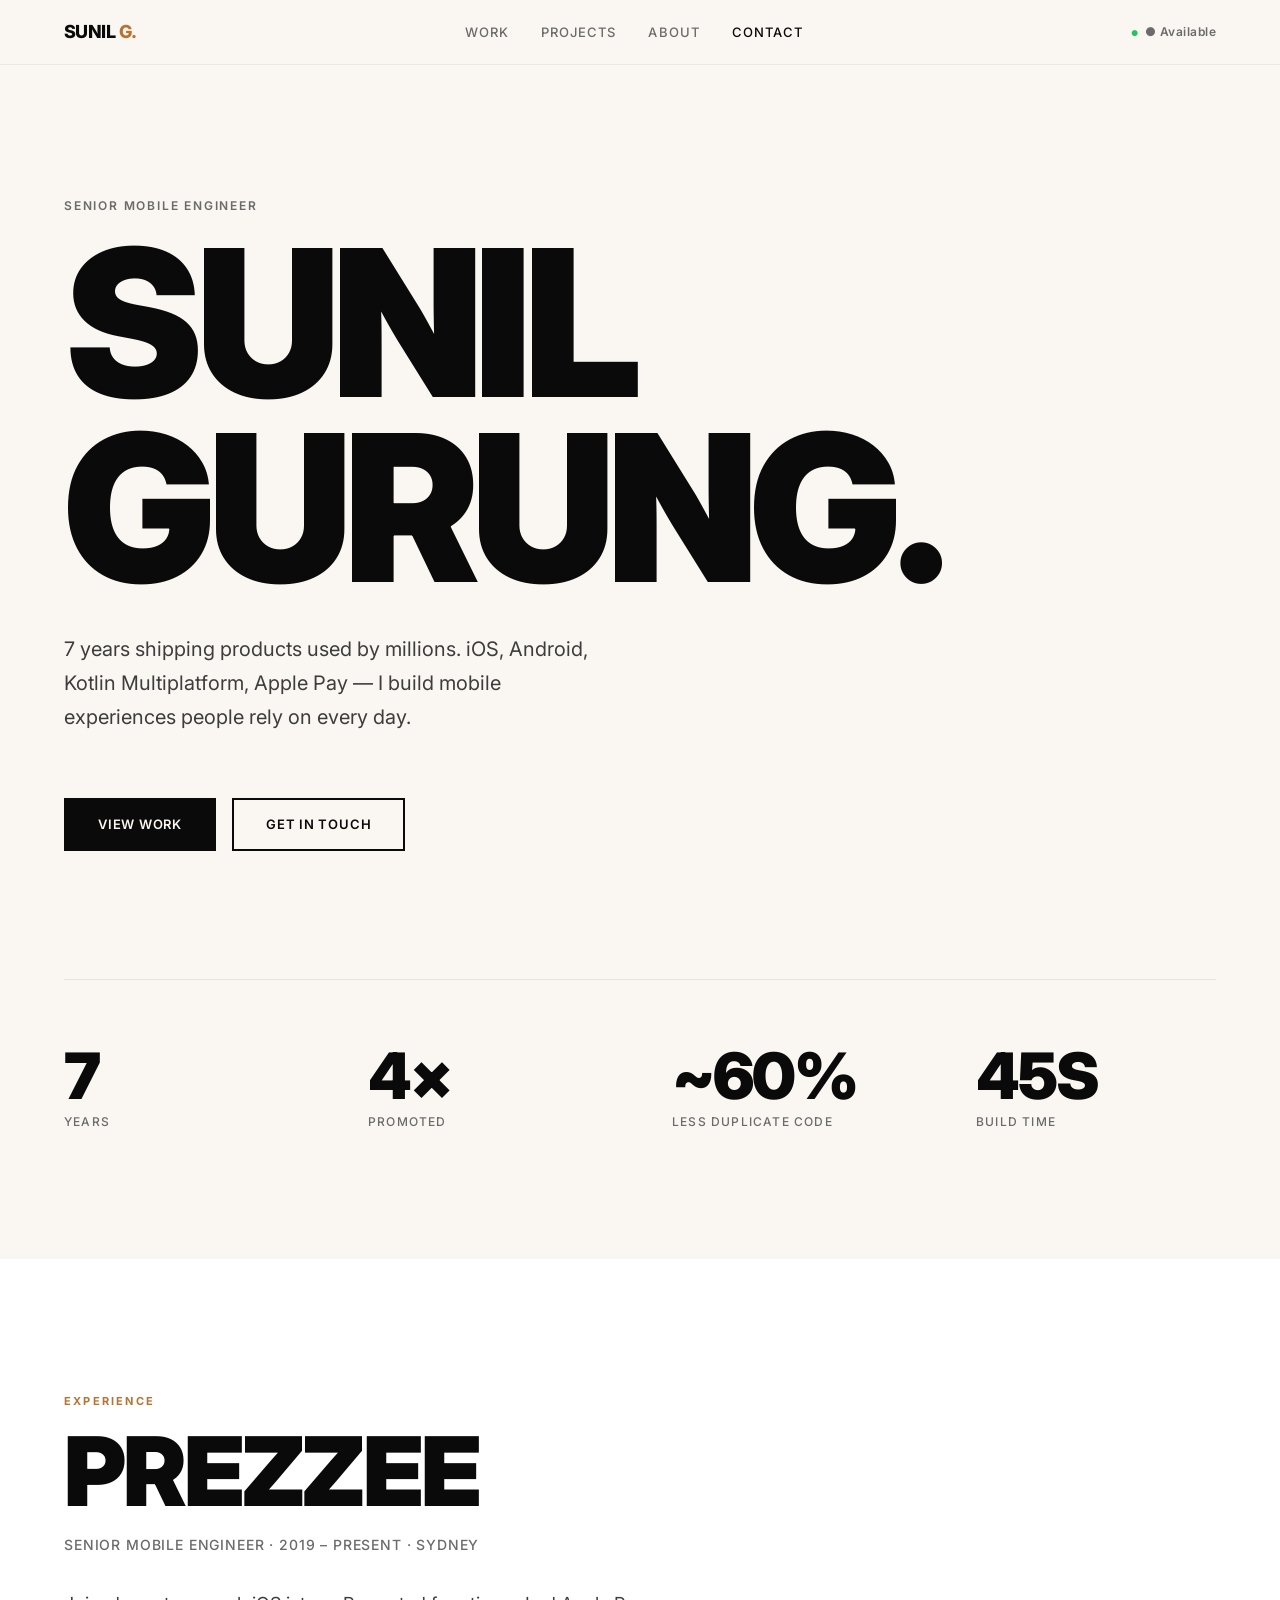
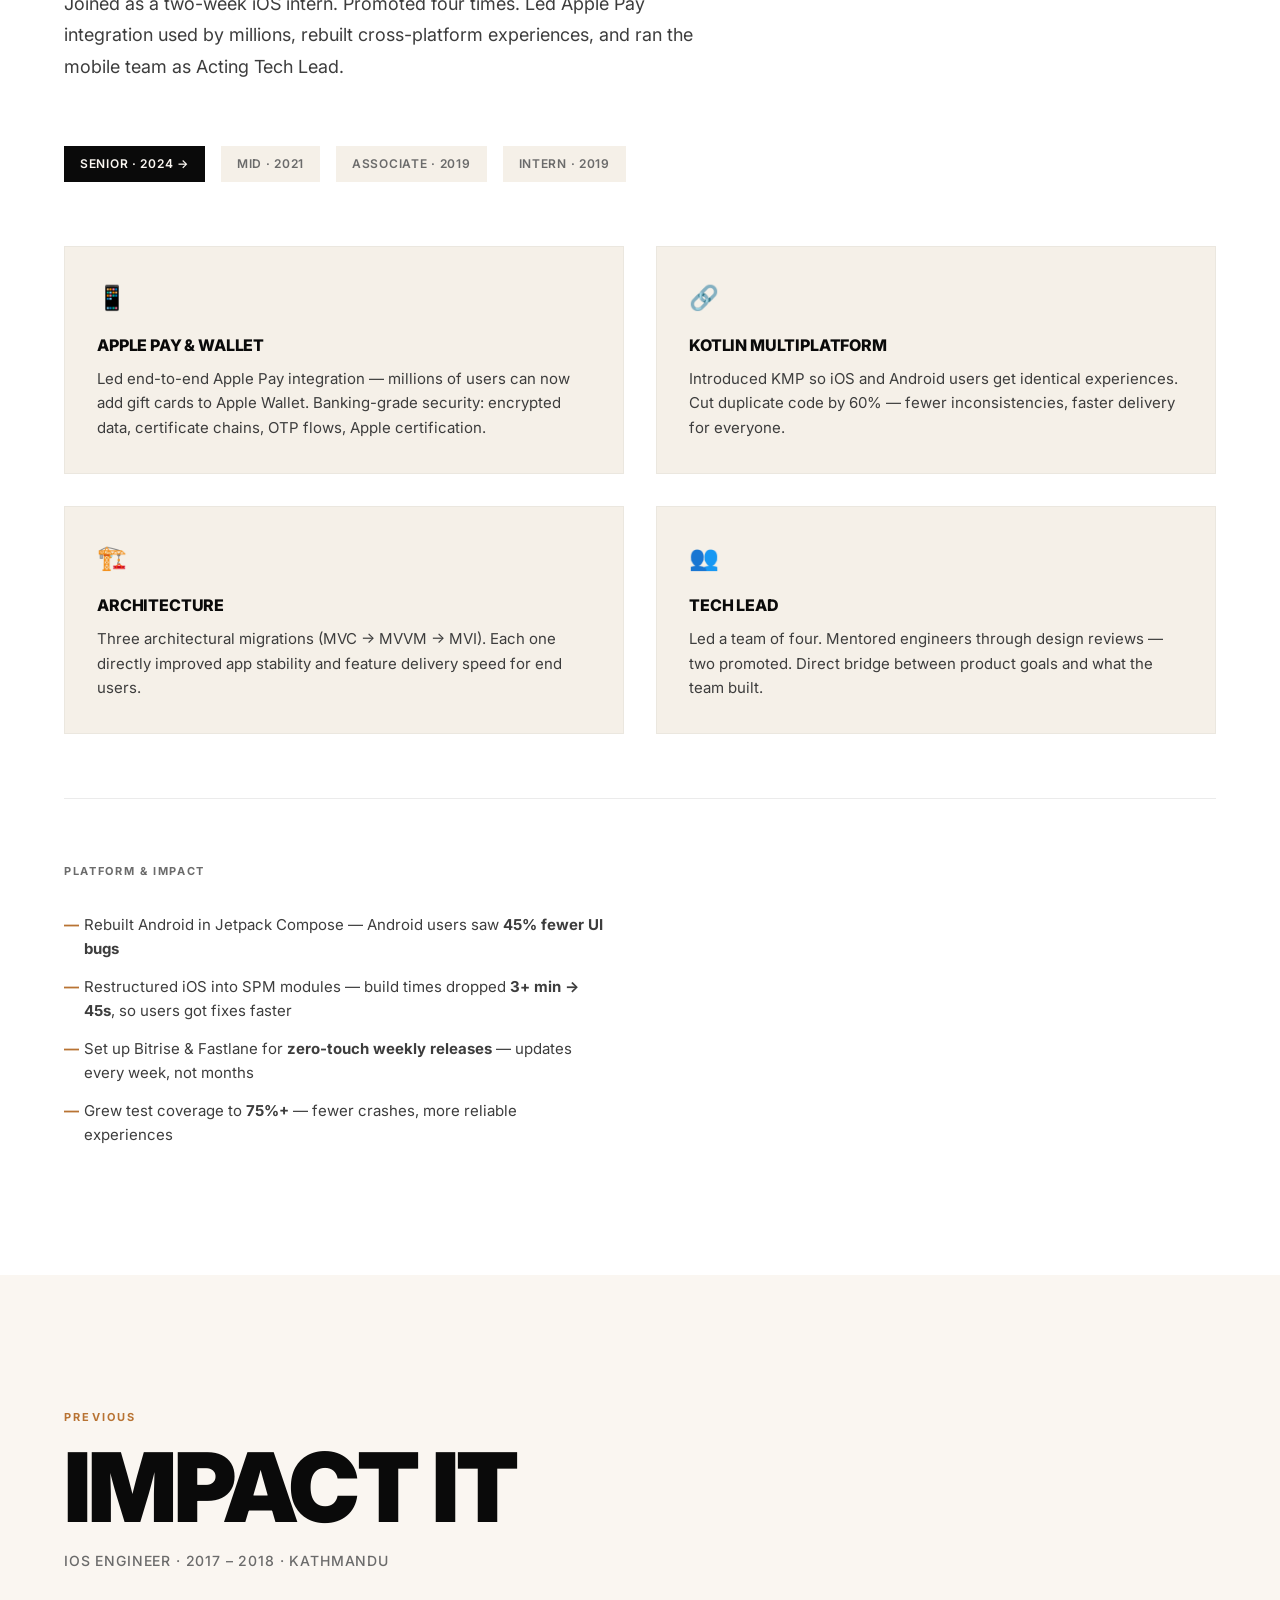
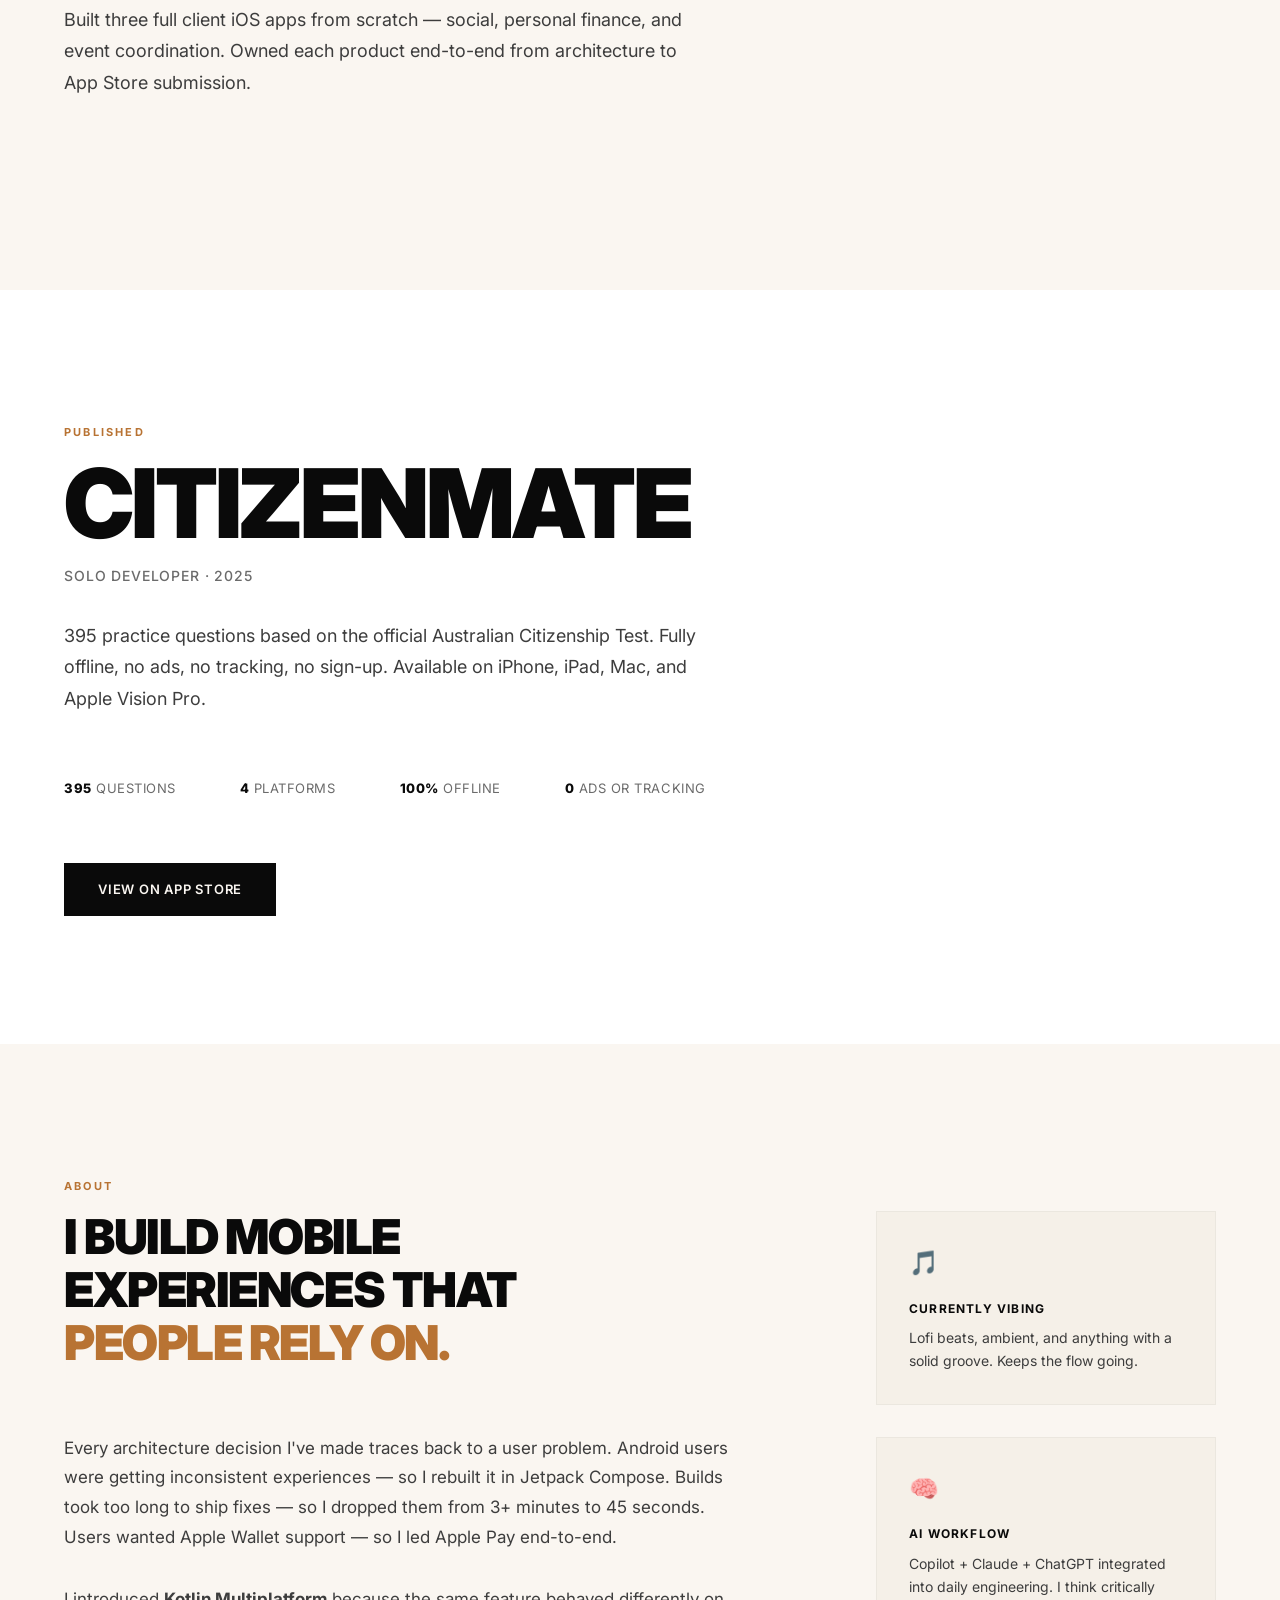
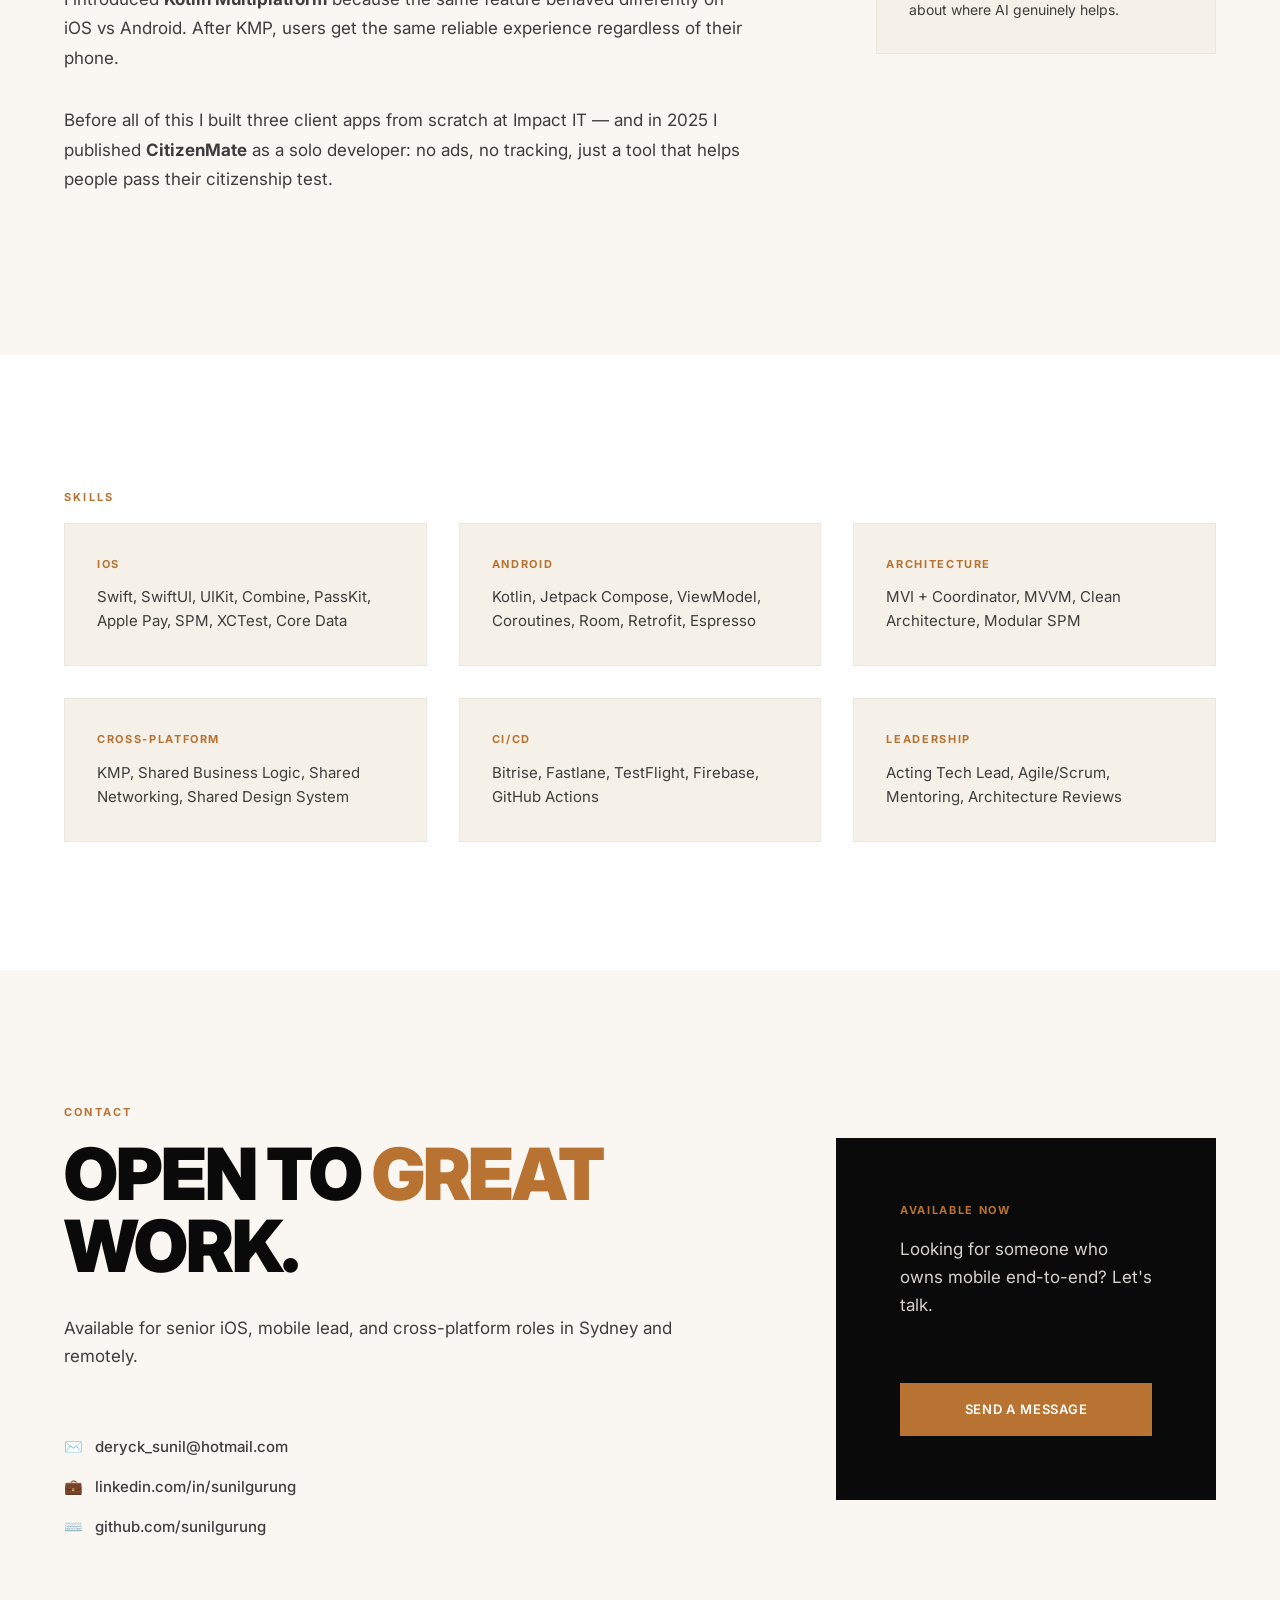
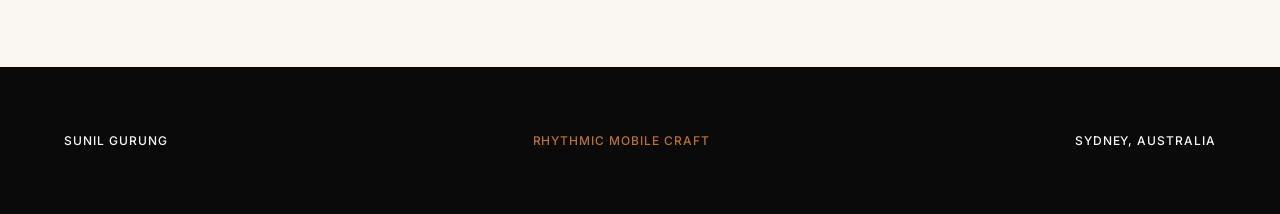
==== commit 930da6d8: "Update the UI" ====
--- a/index.html
+++ b/index.html
@@ -4,455 +4,208 @@
 <meta charset="UTF-8"/>
 <meta name="viewport" content="width=device-width, initial-scale=1.0"/>
 <title>Sunil Gurung — Senior iOS Engineer</title>
-<script src="meta.js"></script>
-
 <link rel="preconnect" href="https://fonts.googleapis.com"/>
 <link rel="preconnect" href="https://fonts.gstatic.com" crossorigin/>
-<link href="https://fonts.googleapis.com/css2?family=Playfair+Display:ital,wght@0,700;0,900;1,400;1,700&family=DM+Mono:wght@300;400;500&family=Cormorant+Garamond:ital,wght@0,400;0,600;1,400&display=swap" rel="stylesheet"/>
+<link href="https://fonts.googleapis.com/css2?family=Inter:wght@300;400;500;600;700;800;900&family=DM+Mono:wght@300;400;500&display=swap" rel="stylesheet"/>
 <link rel="stylesheet" href="styles.css"/>
+<meta name="description" content="Sunil Gurung — Senior Mobile Engineer shipping iOS, Android, KMP, and Apple Pay at scale."/>
+<meta name="author" content="Sunil Gurung"/>
+<meta name="theme-color" content="#FAF6F1"/>
+<meta property="og:title" content="Sunil Gurung — Senior iOS Engineer"/>
+<meta property="og:description" content="7 years shipping iOS, Android, KMP, and Apple Pay at scale."/>
+<meta property="og:image" content="Images/logo.png"/>
+<link rel="icon" type="image/png" href="Images/logo.png"/>
 </head>
 <body>
 
-
-<!-- SIDEBAR -->
-<aside class="sidebar">
-  <div class="logo">
-    <div class="logo-name">Sunil <em>G.</em></div>
-    <div class="logo-role">iOS · Android · KMP</div>
-  </div>
-  <ul class="nav-list">
-    <li><button class="nav-btn" data-target="hero"><span class="nb-num">00</span><span class="nb-label">Home</span></button></li>
-    <li><button class="nav-btn" data-target="about"><span class="nb-num">01</span><span class="nb-label">About</span></button></li>
-    <li><button class="nav-btn" data-target="skills"><span class="nb-num">02</span><span class="nb-label">Skills</span></button></li>
-    <li><button class="nav-btn" data-target="architecture"><span class="nb-num">03</span><span class="nb-label">Architecture</span></button></li>
-    <li><button class="nav-btn" data-target="ai"><span class="nb-num">04</span><span class="nb-label">AI</span></button></li>
-    <li><button class="nav-btn" data-target="experience"><span class="nb-num">05</span><span class="nb-label">Experience</span></button></li>
-    <li><button class="nav-btn" data-target="projects"><span class="nb-num">06</span><span class="nb-label">Projects</span></button></li>
-    <li><button class="nav-btn" data-target="education"><span class="nb-num">07</span><span class="nb-label">Education</span></button></li>
-    <li><button class="nav-btn" data-target="contact"><span class="nb-num">08</span><span class="nb-label">Contact</span></button></li>
-  </ul>
-  <div class="sidebar-foot">
-    <div class="avail"><span class="avail-dot"></span><span class="avail-txt">Available</span></div>
-  </div>
-</aside>
-
-<main class="main">
-
-  <!-- HERO -->
-  <section id="hero">
-    <div class="hero-glow-a"></div>
-    <div class="hero-glow-b"></div>
-    <div class="hero-topbar">
-      <div class="hero-tb-left">
-        <span class="hero-tb-dot"></span>
-        <span>Available for hire</span>
-        <span style="color:rgba(255,255,255,0.12);">·</span>
-        <span>Sydney, NSW, Australia</span>
-      </div>
-      <div class="hero-tb-right">Portfolio · 2025</div>
-    </div>
-    <div class="hero-body">
-      <div class="hero-kicker">Senior Mobile Engineer — 7 Years</div>
-      <div class="hero-name">
-        <span class="hn-row"><span>Sunil</span></span>
-        <span class="hn-row"><span>Gurung.</span></span>
-      </div>
-    </div>
-    <div class="hero-ticker">
-      <div class="ticker-track">
-        <span class="ticker-item">Swift</span><span class="ticker-item">SwiftUI</span>
-        <span class="ticker-item">Kotlin Multiplatform</span><span class="ticker-item">Jetpack Compose</span>
-        <span class="ticker-item">Apple Pay · PassKit</span><span class="ticker-item">MVI Architecture</span>
-        <span class="ticker-item">GitHub Copilot</span><span class="ticker-item">Claude AI</span>
-        <span class="ticker-item">Bitrise · Fastlane</span><span class="ticker-item">Acting Tech Lead</span>
-        <span class="ticker-item">UIKit · Combine</span><span class="ticker-item">iOS · Android · KMP</span>
-        <span class="ticker-item">SPM Modules</span><span class="ticker-item">XCTest · JUnit</span>
-        <!-- duplicate for seamless loop -->
-        <span class="ticker-item">Swift</span><span class="ticker-item">SwiftUI</span>
-        <span class="ticker-item">Kotlin Multiplatform</span><span class="ticker-item">Jetpack Compose</span>
-        <span class="ticker-item">Apple Pay · PassKit</span><span class="ticker-item">MVI Architecture</span>
-        <span class="ticker-item">GitHub Copilot</span><span class="ticker-item">Claude AI</span>
-        <span class="ticker-item">Bitrise · Fastlane</span><span class="ticker-item">Acting Tech Lead</span>
-        <span class="ticker-item">UIKit · Combine</span><span class="ticker-item">iOS · Android · KMP</span>
-        <span class="ticker-item">SPM Modules</span><span class="ticker-item">XCTest · JUnit</span>
-      </div>
-    </div>
-    <div class="hero-bottom">
-      <div class="hero-bl">
-        <p class="hero-desc">From <strong>intern to Senior Engineer</strong> at Australia's largest gift card platform. iOS, Android, Kotlin Multiplatform, Apple Pay, and AI-assisted workflows. <em>I ship things that matter.</em></p>
-        <div class="hero-actions">
-          <a href="#experience" class="btn-red">View Work</a>
-          <a href="#contact" class="btn-outline">Get In Touch</a>
+<!-- NAV -->
+<nav class="nav">
+  <div class="nav-inner">
+    <span class="nav-brand">Sunil <em>G.</em></span>
+    <div class="nav-links">
+      <a href="#work">Work</a>
+      <a href="#projects">Projects</a>
+      <a href="#about">About</a>
+      <a href="#contact">Contact</a>
+    </div>
+    <span class="nav-status">● Available</span>
+  </div>
+</nav>
+
+<main>
+
+<!-- HERO -->
+<section class="hero">
+  <div class="hero-inner">
+    <span class="hero-kicker">Senior Mobile Engineer</span>
+    <h1 class="hero-title">Sunil<br/>Gurung.</h1>
+    <p class="hero-sub">7 years shipping products used by millions. iOS, Android, Kotlin Multiplatform, Apple Pay — I build mobile experiences people rely on every day.</p>
+    <div class="hero-actions">
+      <a href="#work" class="btn-primary">View Work</a>
+      <a href="#contact" class="btn-outline">Get In Touch</a>
+    </div>
+    <div class="hero-metrics">
+      <div class="hm-item"><span class="hm-num">7</span><span class="hm-label">Years</span></div>
+      <div class="hm-item"><span class="hm-num">4×</span><span class="hm-label">Promoted</span></div>
+      <div class="hm-item"><span class="hm-num">~60%</span><span class="hm-label">Less Duplicate Code</span></div>
+      <div class="hm-item"><span class="hm-num">45s</span><span class="hm-label">Build Time</span></div>
+    </div>
+  </div>
+</section>
+
+<!-- WORK -->
+<section class="section alt" id="work">
+  <div class="section-inner">
+    <span class="section-tag">Experience</span>
+    <h2 class="section-title">Prezzee</h2>
+    <div class="work-role">Senior Mobile Engineer · 2019 – Present · Sydney</div>
+    <p class="work-summary">Joined as a two-week iOS intern. Promoted four times. Led Apple Pay integration used by millions, rebuilt cross-platform experiences, and ran the mobile team as Acting Tech Lead.</p>
+    <div class="work-promos">
+      <span class="promo active">Senior · 2024 →</span>
+      <span class="promo">Mid · 2021</span>
+      <span class="promo">Associate · 2019</span>
+      <span class="promo">Intern · 2019</span>
+    </div>
+
+    <div class="work-cards">
+      <div class="wc">
+        <span class="wc-icon">📱</span>
+        <div class="wc-title">Apple Pay &amp; Wallet</div>
+        <div class="wc-desc">Led end-to-end Apple Pay integration — millions of users can now add gift cards to Apple Wallet. Banking-grade security: encrypted data, certificate chains, OTP flows, Apple certification.</div>
+      </div>
+      <div class="wc">
+        <span class="wc-icon">🔗</span>
+        <div class="wc-title">Kotlin Multiplatform</div>
+        <div class="wc-desc">Introduced KMP so iOS and Android users get identical experiences. Cut duplicate code by 60% — fewer inconsistencies, faster delivery for everyone.</div>
+      </div>
+      <div class="wc">
+        <span class="wc-icon">🏗️</span>
+        <div class="wc-title">Architecture</div>
+        <div class="wc-desc">Three architectural migrations (MVC → MVVM → MVI). Each one directly improved app stability and feature delivery speed for end users.</div>
+      </div>
+      <div class="wc">
+        <span class="wc-icon">👥</span>
+        <div class="wc-title">Tech Lead</div>
+        <div class="wc-desc">Led a team of four. Mentored engineers through design reviews — two promoted. Direct bridge between product goals and what the team built.</div>
+      </div>
+    </div>
+
+    <div class="work-details">
+      <div class="wd-block">
+        <h3 class="wd-head">Platform &amp; Impact</h3>
+        <ul>
+          <li>Rebuilt Android in Jetpack Compose — Android users saw <strong>45% fewer UI bugs</strong></li>
+          <li>Restructured iOS into SPM modules — build times dropped <strong>3+ min → 45s</strong>, so users got fixes faster</li>
+          <li>Set up Bitrise &amp; Fastlane for <strong>zero-touch weekly releases</strong> — updates every week, not months</li>
+          <li>Grew test coverage to <strong>75%+</strong> — fewer crashes, more reliable experiences</li>
+        </ul>
+      </div>
+    </div>
+  </div>
+</section>
+
+<!-- PREVIOUS -->
+<section class="section" id="prev">
+  <div class="section-inner">
+    <span class="section-tag">Previous</span>
+    <h2 class="section-title">Impact IT</h2>
+    <div class="work-role">iOS Engineer · 2017 – 2018 · Kathmandu</div>
+    <p class="work-summary">Built three full client iOS apps from scratch — social, personal finance, and event coordination. Owned each product end-to-end from architecture to App Store submission.</p>
+  </div>
+</section>
+
+<!-- PROJECTS -->
+<section class="section alt" id="projects">
+  <div class="section-inner">
+    <span class="section-tag">Published</span>
+    <h2 class="section-title">CitizenMate</h2>
+    <div class="work-role">Solo Developer · 2025</div>
+    <p class="work-summary">395 practice questions based on the official Australian Citizenship Test. Fully offline, no ads, no tracking, no sign-up. Available on iPhone, iPad, Mac, and Apple Vision Pro.</p>
+    <div class="project-metrics">
+      <span class="pm-item"><strong>395</strong> Questions</span>
+      <span class="pm-item"><strong>4</strong> Platforms</span>
+      <span class="pm-item"><strong>100%</strong> Offline</span>
+      <span class="pm-item"><strong>0</strong> Ads or Tracking</span>
+    </div>
+    <a href="https://apps.apple.com/gb/app/citizenmate/id6761265114" target="_blank" class="btn-primary">View on App Store</a>
+  </div>
+</section>
+
+<!-- ABOUT -->
+<section class="section" id="about">
+  <div class="section-inner">
+    <span class="section-tag">About</span>
+    <div class="about-grid">
+      <div>
+        <h2 class="about-heading">I build mobile<br/>experiences that<br/><em>people rely on.</em></h2>
+        <p class="about-body">Every architecture decision I've made traces back to a user problem. Android users were getting inconsistent experiences — so I rebuilt it in Jetpack Compose. Builds took too long to ship fixes — so I dropped them from 3+ minutes to 45 seconds. Users wanted Apple Wallet support — so I led Apple Pay end-to-end.</p>
+        <p class="about-body">I introduced <strong>Kotlin Multiplatform</strong> because the same feature behaved differently on iOS vs Android. After KMP, users get the same reliable experience regardless of their phone.</p>
+        <p class="about-body">Before all of this I built three client apps from scratch at Impact IT — and in 2025 I published <strong>CitizenMate</strong> as a solo developer: no ads, no tracking, just a tool that helps people pass their citizenship test.</p>
+      </div>
+      <div class="about-side">
+        <div class="as-card">
+          <span class="as-emoji">🎵</span>
+          <div class="as-title">Currently Vibing</div>
+          <div class="as-desc">Lofi beats, ambient, and anything with a solid groove. Keeps the flow going.</div>
         </div>
-        <div class="hero-contacts">
-          <a href="mailto:deryck_sunil@hotmail.com">deryck_sunil@hotmail.com</a>
-          <span>·</span>
-          <a href="https://linkedin.com/in/sunilgurung" target="_blank">LinkedIn</a>
-          <span>·</span>
-          <a href="https://github.com/sunilgurung" target="_blank">GitHub</a>
-          <span>·</span>
-          <span>+61 450 900 724</span>
+        <div class="as-card">
+          <span class="as-emoji">🧠</span>
+          <div class="as-title">AI Workflow</div>
+          <div class="as-desc">Copilot + Claude + ChatGPT integrated into daily engineering. I think critically about where AI genuinely helps.</div>
         </div>
       </div>
-      <div class="hero-br">
-        <div class="stat-row"><div class="stat-n">7</div><div class="stat-l">Years iOS Dev</div></div>
-        <div class="stat-row"><div class="stat-n">4×</div><div class="stat-l">Promoted at Prezzee</div></div>
-        <div class="stat-row"><div class="stat-n">60%</div><div class="stat-l">Less duplicate code (KMP)</div></div>
-        <div class="stat-row"><div class="stat-n">45s</div><div class="stat-l">Build time (was 3+ min)</div></div>
-        <div class="stat-row"><div class="stat-n">75%+</div><div class="stat-l">Test coverage</div></div>
-      </div>
-    </div>
-  </section>
-
-  <!-- ABOUT -->
-  <section id="about">
-    <div class="s-head reveal"><span class="s-num">01</span><h2 class="s-title">About</h2></div>
-    <div class="s-wrap">
+    </div>
+  </div>
+</section>
+
+<!-- SKILLS -->
+<section class="section alt" id="skills">
+  <div class="section-inner">
+    <span class="section-tag">Skills</span>
+    <div class="skills-blocks">
+      <div class="sb"><span class="sb-cat">iOS</span><span class="sb-items">Swift, SwiftUI, UIKit, Combine, PassKit, Apple Pay, SPM, XCTest, Core Data</span></div>
+      <div class="sb"><span class="sb-cat">Android</span><span class="sb-items">Kotlin, Jetpack Compose, ViewModel, Coroutines, Room, Retrofit, Espresso</span></div>
+      <div class="sb"><span class="sb-cat">Architecture</span><span class="sb-items">MVI + Coordinator, MVVM, Clean Architecture, Modular SPM</span></div>
+      <div class="sb"><span class="sb-cat">Cross-Platform</span><span class="sb-items">KMP, Shared Business Logic, Shared Networking, Shared Design System</span></div>
+      <div class="sb"><span class="sb-cat">CI/CD</span><span class="sb-items">Bitrise, Fastlane, TestFlight, Firebase, GitHub Actions</span></div>
+      <div class="sb"><span class="sb-cat">Leadership</span><span class="sb-items">Acting Tech Lead, Agile/Scrum, Mentoring, Architecture Reviews</span></div>
+    </div>
+  </div>
+</section>
+
+<!-- CONTACT -->
+<section class="section" id="contact">
+  <div class="section-inner">
+    <span class="section-tag">Contact</span>
+    <div class="contact-grid">
       <div>
-        <div class="about-lede reveal">I joined Prezzee as a two-week iOS intern in October 2019. Six years later I'm a Senior Mobile Engineer, promoted four times, who has run the mobile team as Acting Tech Lead and shipped features most engineers never get near.</div>
-        <p class="about-body reveal">At Prezzee I've owned iOS across every major product area — gifting, wallet management, promotions, and checkout. When the platform needed Android coverage, I picked it up. When cross-platform inconsistencies were causing bugs, I introduced <strong>Kotlin Multiplatform</strong> and cut duplicate code by 60%.</p>
-        <div class="pull-quote reveal"><p>"I think carefully about where AI genuinely improves how engineers build — not just where it looks impressive."</p></div>
-        <p class="about-body reveal">I led the delivery of <strong>Apple Pay with full banking card provisioning</strong> — a first for Prezzee. I drove iOS through three architectural generations, rebuilt Android in Jetpack Compose, and restructured the codebase into SPM modules cutting build times from 3+ minutes to 45 seconds.</p>
-        <p class="about-body reveal">Before Prezzee, I shipped three client iOS apps from scratch at Impact IT in Kathmandu — straight out of my BSc.</p>
-      </div>
-      <div class="hcards">
-        <div class="hc reveal"><div class="hc-icon">📱</div><div class="hc-t">Apple Pay &amp; Wallet</div><div class="hc-d">First for Prezzee. Full PassKit — encrypted card data, certificate chains, OTP flows, Apple production certification.</div></div>
-        <div class="hc reveal"><div class="hc-icon">🏗️</div><div class="hc-t">Architecture Ownership</div><div class="hc-d">MVC → MVVM + Coordinator → MVI + Coordinator. Migration guides and team workshops authored.</div></div>
-        <div class="hc reveal"><div class="hc-icon">🔗</div><div class="hc-t">Kotlin Multiplatform</div><div class="hc-d">Introduced KMP at Prezzee. 60% less duplicate code across iOS &amp; Android.</div></div>
-        <div class="hc reveal"><div class="hc-icon">👥</div><div class="hc-t">Acting Tech Lead</div><div class="hc-d">Team of four. Sprint ceremonies, architecture decisions, two engineers later promoted.</div></div>
-      </div>
-    </div>
-  </section>
-
-  <!-- SKILLS -->
-  <section id="skills">
-    <div class="s-head reveal"><span class="s-num">02</span><h2 class="s-title">Skills</h2></div>
-    <div class="skills-grid">
-      <div class="sk reveal">
-        <div class="sk-cat">iOS — 7 yrs</div>
-        <div class="sk-tags"><span class="tag hi">Swift</span><span class="tag hi">SwiftUI</span><span class="tag">UIKit</span><span class="tag">Combine</span><span class="tag">PassKit</span><span class="tag">Apple Pay</span><span class="tag">SPM</span><span class="tag">XCTest</span><span class="tag">Core Data</span></div>
-      </div>
-      <div class="sk reveal">
-        <div class="sk-cat">Android</div>
-        <div class="sk-tags"><span class="tag hi">Kotlin</span><span class="tag hi">Jetpack Compose</span><span class="tag">ViewModel</span><span class="tag">Coroutines</span><span class="tag">Room</span><span class="tag">JUnit</span><span class="tag">Espresso</span><span class="tag">Retrofit</span></div>
-      </div>
-      <div class="sk reveal">
-        <div class="sk-cat">Architecture</div>
-        <div class="sk-tags"><span class="tag hi">MVI + Coordinator</span><span class="tag">MVVM</span><span class="tag">Clean Architecture</span><span class="tag">Modular SPM</span><span class="tag">MVC</span></div>
-      </div>
-      <div class="sk reveal">
-        <div class="sk-cat">Cross-Platform</div>
-        <div class="sk-tags"><span class="tag hi">KMP</span><span class="tag">Shared Business Logic</span><span class="tag">Shared Networking</span><span class="tag">Shared Design System</span></div>
-      </div>
-      <div class="sk reveal">
-        <div class="sk-cat">CI / CD</div>
-        <div class="sk-tags"><span class="tag">Bitrise</span><span class="tag">Fastlane</span><span class="tag">TestFlight</span><span class="tag">Firebase</span><span class="tag">GitHub Actions</span><span class="tag">Git</span></div>
-      </div>
-      <div class="sk reveal">
-        <div class="sk-cat">Leadership</div>
-        <div class="sk-tags"><span class="tag hi">Acting Tech Lead</span><span class="tag">Agile / Scrum</span><span class="tag">Mentoring</span><span class="tag">Architecture Reviews</span><span class="tag">Sprint Ceremonies</span></div>
-      </div>
-      <div class="sk reveal">
-        <div class="sk-cat">Integrations</div>
-        <div class="sk-tags"><span class="tag">Apple Pay</span><span class="tag">Banking APIs</span><span class="tag">REST</span><span class="tag">Firebase</span><span class="tag">Postman</span><span class="tag">MapKit</span></div>
-      </div>
-      <div class="sk reveal">
-        <div class="sk-cat">AI Tooling</div>
-        <div class="sk-tags"><span class="tag hi">GitHub Copilot</span><span class="tag hi">Claude</span><span class="tag">ChatGPT</span><span class="tag">Prompt Engineering</span><span class="tag">Agentic Coding</span></div>
-      </div>
-    </div>
-  </section>
-
-  <!-- ARCHITECTURE -->
-  <section id="architecture">
-    <div class="s-head reveal"><span class="s-num">03</span><h2 class="s-title">Architecture</h2></div>
-    <div class="s-wrap">
-      <div class="arch-intro reveal">
-        <div class="arch-intro-text">
-          <p>I've driven iOS through <strong>three full architectural generations</strong> at Prezzee — not as academic exercises, but as direct responses to real scaling pain. Each migration was proposed, designed, documented, and rolled out under my ownership. I wrote the migration guides, ran workshop sessions, and paired through the first features to make each pattern stick across the team.</p>
+        <h2 class="contact-heading">Open to <em>great</em> work.</h2>
+        <p class="contact-body">Available for senior iOS, mobile lead, and cross-platform roles in Sydney and remotely.</p>
+        <div class="contact-links">
+          <a href="mailto:deryck_sunil@hotmail.com" class="cl">✉️ <span>deryck_sunil@hotmail.com</span></a>
+          <a href="https://linkedin.com/in/sunilgurung" target="_blank" class="cl">💼 <span>linkedin.com/in/sunilgurung</span></a>
+          <a href="https://github.com/sunilgurung" target="_blank" class="cl">⌨️ <span>github.com/sunilgurung</span></a>
         </div>
-        <div class="arch-quote">
-          <p>"Architecture should solve the problems you actually have — not the ones that look good on a whiteboard."</p>
-          <cite>— My approach at every migration decision</cite>
-        </div>
-      </div>
-      <div class="arch-flow reveal">
-        <div class="arch-card">
-          <div class="arch-gen">Generation 01</div>
-          <div class="arch-name">MVC</div>
-          <div class="arch-era">2019 — 2020</div>
-          <div class="arch-desc">The inherited codebase. ViewControllers owning everything — networking, state, navigation, UI. <strong>Worked fine at small scale</strong> but testing was painful and onboarding slow.</div>
-          <div class="arch-details">
-            <div class="arch-detail"><div class="arch-detail-dot"></div><div class="arch-detail-txt">Massive ViewControllers (1000+ lines)</div></div>
-            <div class="arch-detail"><div class="arch-detail-dot"></div><div class="arch-detail-txt">Tight coupling between UI and business logic</div></div>
-            <div class="arch-detail"><div class="arch-detail-dot"></div><div class="arch-detail-txt">Unit testing nearly impossible</div></div>
-          </div>
-          <div class="arch-why">Why move on?</div>
-          <div class="arch-detail"><div class="arch-detail-dot"></div><div class="arch-detail-txt">Codebase growing, team growing — couldn't scale</div></div>
-        </div>
-        <div class="arch-arrow"><div class="arch-arrow-icon">→</div></div>
-        <div class="arch-card">
-          <div class="arch-gen">Generation 02</div>
-          <div class="arch-name">MVVM + Coordinator</div>
-          <div class="arch-era">2021 — 2023</div>
-          <div class="arch-desc">Separated concerns properly. ViewModels handled logic, Coordinators owned navigation. <strong>Testability improved dramatically</strong> and new engineers ramped up faster.</div>
-          <div class="arch-details">
-            <div class="arch-detail"><div class="arch-detail-dot"></div><div class="arch-detail-txt">Combine-powered reactive bindings</div></div>
-            <div class="arch-detail"><div class="arch-detail-dot"></div><div class="arch-detail-txt">Coordinator pattern for decoupled navigation</div></div>
-            <div class="arch-detail"><div class="arch-detail-dot"></div><div class="arch-detail-txt">ViewModels fully unit-testable</div></div>
-          </div>
-          <div class="arch-why">Why move on?</div>
-          <div class="arch-detail"><div class="arch-detail-dot"></div><div class="arch-detail-txt">State complexity caused subtle, hard-to-reproduce bugs</div></div>
-        </div>
-        <div class="arch-arrow"><div class="arch-arrow-icon">→</div></div>
-        <div class="arch-card arch-current">
-          <div class="arch-gen">Generation 03 · Current</div>
-          <div class="arch-name">MVI + Coordinator</div>
-          <div class="arch-era">2024 — Present</div>
-          <div class="arch-desc">Unidirectional data flow. Intent → State → Reducer loop makes <strong>side effects predictable</strong>, screen state trivial to test, and onboarding new engineers even faster.</div>
-          <div class="arch-details">
-            <div class="arch-detail"><div class="arch-detail-dot"></div><div class="arch-detail-txt">Single source of truth for screen state</div></div>
-            <div class="arch-detail"><div class="arch-detail-dot"></div><div class="arch-detail-txt">Predictable side-effect handling</div></div>
-            <div class="arch-detail"><div class="arch-detail-dot"></div><div class="arch-detail-txt">Easier debugging — state is always reproducible</div></div>
-          </div>
-          <div class="arch-why">Result</div>
-          <div class="arch-detail"><div class="arch-detail-dot"></div><div class="arch-detail-txt">Fewer state-related bugs, faster feature delivery</div></div>
-        </div>
-      </div>
-      <div class="arch-bottom reveal">
-        <div class="arch-stat">
-          <div class="arch-stat-n">3</div>
-          <div class="arch-stat-l">Architecture Generations Led</div>
-        </div>
-        <div class="arch-stat">
-          <div class="arch-stat-n">75%+</div>
-          <div class="arch-stat-l">Test Coverage Achieved</div>
-        </div>
-        <div class="arch-stat">
-          <div class="arch-stat-n">45s</div>
-          <div class="arch-stat-l">Build Time (was 3+ min)</div>
-        </div>
-      </div>
-    </div>
-  </section>
-
-  <!-- AI -->
-  <section id="ai">
-    <div class="s-head reveal"><span class="s-num">04</span><h2 class="s-title">AI &amp; Learning</h2></div>
-    <div class="s-wrap">
-      <div>
-        <div class="badge-row reveal"><span class="badge">Active</span><span class="badge-sub">Integrated into daily engineering workflow</span></div>
-        <h3 class="ai-head reveal">Using AI <em>seriously</em> —<br/>not just autocomplete.</h3>
-        <p class="ai-body reveal">AI-assisted development is woven into how I work every day. I use these tools to <strong>accelerate code review</strong>, prototype architecture faster, generate test scaffolding, and explore solutions that would take far longer manually. I think critically about where AI <strong>genuinely improves</strong> engineering — and where it adds noise.</p>
-        <div class="learning-box reveal">
-          <div class="lb-title">Currently Exploring</div>
-          <div class="pills">
-            <span class="pill">AI in mobile dev workflows</span>
-            <span class="pill">Prompt engineering for Swift</span>
-            <span class="pill">On-device ML / CoreML</span>
-            <span class="pill">LLM integration patterns</span>
-            <span class="pill">AI-assisted test generation</span>
-            <span class="pill">Agentic coding tools</span>
-          </div>
-        </div>
-      </div>
-      <div class="ai-tools reveal">
-        <div class="ai-row"><span class="ai-rn">01</span><span class="ai-rico">🤖</span><div><div class="ai-rname">GitHub Copilot</div><div class="ai-ruse">Daily inline code assistance · Swift &amp; Kotlin</div></div><span class="ai-arrow">↗</span></div>
-        <div class="ai-row"><span class="ai-rn">02</span><span class="ai-rico">🧠</span><div><div class="ai-rname">Claude</div><div class="ai-ruse">Architecture reasoning · complex problem solving</div></div><span class="ai-arrow">↗</span></div>
-        <div class="ai-row"><span class="ai-rn">03</span><span class="ai-rico">💬</span><div><div class="ai-rname">ChatGPT</div><div class="ai-ruse">Research · documentation · debugging</div></div><span class="ai-arrow">↗</span></div>
-        <div class="ai-row"><span class="ai-rn">04</span><span class="ai-rico">✍️</span><div><div class="ai-rname">Prompt Engineering</div><div class="ai-ruse">Optimised workflows for mobile dev contexts</div></div><span class="ai-arrow">↗</span></div>
-      </div>
-    </div>
-  </section>
-
-  <!-- EXPERIENCE -->
-  <section id="experience">
-    <div class="s-head reveal"><span class="s-num">05</span><h2 class="s-title">Experience</h2></div>
-    <div class="timeline">
-
-      <!-- PREZZEE -->
-      <div class="job reveal">
-        <div class="job-dot"></div>
-        <div>
-          <div class="job-period">Dec 2019 – Present · Sydney, AU</div>
-          <div class="job-title">Senior Mobile Engineer</div>
-          <div class="job-company"><strong>Prezzee</strong> · Australia's largest digital gift card marketplace · UK &amp; US stakeholder collaboration</div>
-          <div class="promo-row">
-            <span class="promo now">Senior · Dec 2024 →</span>
-            <span class="promo">Mid-Level · Aug 2021</span>
-            <span class="promo">Associate iOS · Dec 2019</span>
-            <span class="promo">Intern · Oct 2019</span>
-          </div>
-        </div>
-        <div class="areas">
-          <div>
-            <div class="area-head">Apple Pay &amp; Banking Integration</div>
-            <div class="blist">
-              <div class="bl"><span class="bl-d">—</span><span class="bl-t">Led end-to-end delivery of Apple Pay Wallet provisioning — <strong>a first for Prezzee</strong> — letting users add digital gift cards directly to iPhone Wallet.</span></div>
-              <div class="bl"><span class="bl-d">—</span><span class="bl-t">Implemented full PassKit layer (PKAddPaymentPassViewController) handling encrypted card data, certificate chains, and OTP flows to Apple's banking-grade requirements.</span></div>
-              <div class="bl"><span class="bl-d">—</span><span class="bl-t">Coordinated with external card-scheme and banking partners — API contracts, sandbox testing, and Apple's production certification process.</span></div>
-            </div>
-          </div>
-
-          <div>
-            <div class="area-head">Platform &amp; Cross-Platform</div>
-            <div class="blist">
-              <div class="bl"><span class="bl-d">—</span><span class="bl-t">Introduced <strong>Kotlin Multiplatform</strong> — shared validation logic, data models, and networking between iOS and Android. Cut duplicate code by <span class="m">~60%</span>.</span></div>
-              <div class="bl"><span class="bl-d">—</span><span class="bl-t">Rebuilt Android in Jetpack Compose — reduced UI-related bug reports by <span class="m">45%</span> in the quarter after launch.</span></div>
-              <div class="bl"><span class="bl-d">—</span><span class="bl-t">Restructured iOS into SPM modules — incremental build times from <span class="m">3+ min → 45s</span>, a meaningful daily win for the whole team.</span></div>
-              <div class="bl"><span class="bl-d">—</span><span class="bl-t">Set up Bitrise &amp; Fastlane pipelines for zero-touch weekly releases to TestFlight, Firebase, and both app stores.</span></div>
-              <div class="bl"><span class="bl-d">—</span><span class="bl-t">Grew test coverage to <span class="m">75%+</span> across iOS and Android. Crash-free rate improved meaningfully in months following.</span></div>
-            </div>
-          </div>
-          <div>
-            <div class="area-head">Acting Tech Lead</div>
-            <div class="blist">
-              <div class="bl"><span class="bl-d">—</span><span class="bl-t">Led a team of four — ran sprint ceremonies, unblocked engineers, owned architecture decisions without dropping my own engineering output.</span></div>
-              <div class="bl"><span class="bl-d">—</span><span class="bl-t">Mentored junior and mid-level engineers through design reviews and pair programming. <strong>Two have since been promoted.</strong></span></div>
-              <div class="bl"><span class="bl-d">—</span><span class="bl-t">Bridge between engineering and product — translating roadmap priorities into technical plans and pushing back where timelines weren't realistic.</span></div>
-            </div>
-          </div>
-        </div>
-      </div>
-
-      <!-- DIVIDER -->
-      <div class="exp-divider reveal">
-        <span class="divider-label">Previous Experience</span>
-        <div style="flex:1;height:1px;background:var(--rule);"></div>
-      </div>
-
-      <!-- IMPACT IT -->
-      <div class="job reveal">
-        <div class="job-dot past"></div>
-        <div>
-          <div class="job-period">Apr 2017 – Feb 2018 · Kathmandu, Nepal</div>
-          <div class="job-title">iOS Engineer</div>
-          <div class="job-company"><strong>Impact IT Pvt. Ltd.</strong></div>
-        </div>
-        <p class="job-desc">Straight out of my BSc, I built <strong>three full client iOS apps from scratch</strong> — social, personal finance, and event coordination. Ran code reviews, iterated directly with clients, and presented at sign-off milestones. This is where I learned to own a product end-to-end.</p>
-        <div class="app-cards">
-          <div class="acard">
-            <div class="acard-num">01</div>
-            <div class="acard-cat">Social Platform</div>
-            <div class="acard-name">Kakaaki</div>
-            <div class="acard-desc">Social networking app — profiles, feeds, real-time interactions, and media sharing. Delivered end-to-end as solo iOS engineer.</div>
-            <div class="acard-tags"><span class="acard-tag">Swift</span><span class="acard-tag">UIKit</span><span class="acard-tag">REST</span><span class="acard-tag">Firebase</span></div>
-            <div class="acard-blist">
-              <div class="acard-b"><div class="acard-dot"></div><div class="acard-bt">Architecture to App Store submission, fully owned</div></div>
-              <div class="acard-b"><div class="acard-dot"></div><div class="acard-bt">Iterated on UX directly with client across multiple rounds</div></div>
-            </div>
-          </div>
-          <div class="acard">
-            <div class="acard-num">02</div>
-            <div class="acard-cat">Personal Finance</div>
-            <div class="acard-name">KharchaKitab</div>
-            <div class="acard-desc">Finance tracking app — expense logging, budget categories, visualisations. "Kharcha" = expense, "Kitab" = book in Nepali.</div>
-            <div class="acard-tags"><span class="acard-tag">Swift</span><span class="acard-tag">Core Data</span><span class="acard-tag">Charts</span><span class="acard-tag">UIKit</span></div>
-            <div class="acard-blist">
-              <div class="acard-b"><div class="acard-dot"></div><div class="acard-bt">Local-first Core Data for offline reliability</div></div>
-              <div class="acard-b"><div class="acard-dot"></div><div class="acard-bt">Custom charts and budget summary visualisations</div></div>
-            </div>
-          </div>
-          <div class="acard">
-            <div class="acard-num">03</div>
-            <div class="acard-cat">Event Coordination</div>
-            <div class="acard-name">Third Wheel</div>
-            <div class="acard-desc">Event coordination app — social scheduling, group invites, and real-time updates for coordinating social outings.</div>
-            <div class="acard-tags"><span class="acard-tag">Swift</span><span class="acard-tag">MapKit</span><span class="acard-tag">Push Notifs</span><span class="acard-tag">UIKit</span></div>
-            <div class="acard-blist">
-              <div class="acard-b"><div class="acard-dot"></div><div class="acard-bt">MapKit integration for event location discovery</div></div>
-              <div class="acard-b"><div class="acard-dot"></div><div class="acard-bt">Push notifications for reminders and group invites</div></div>
-            </div>
-          </div>
-        </div>
-      </div>
-
-    </div>
-  </section>
-
-  <!-- PROJECTS -->
-  <section id="projects">
-    <div class="s-head reveal"><span class="s-num">06</span><h2 class="s-title">Open Source</h2></div>
-    <div class="s-wrap">
-      <div class="os-card reveal">
-        <a href="https://github.com/sunilgurung" target="_blank" class="os-link">↗</a>
-        <div class="os-type">SwiftUI · Open Source</div>
-        <div class="os-name">Text with Multiple Links</div>
-        <div class="os-desc">SwiftUI view rendering inline rich text with multiple independently tappable links — custom layout, gesture disambiguation, and full VoiceOver support.</div>
-        <div class="os-tech"><span>SwiftUI</span><span>Accessibility</span><span>Gestures</span><span>VoiceOver</span></div>
-      </div>
-      <div class="os-card reveal">
-        <a href="https://github.com/sunilgurung" target="_blank" class="os-link">↗</a>
-        <div class="os-type">SwiftUI · Open Source</div>
-        <div class="os-name">Onboarding View</div>
-        <div class="os-desc">Reusable onboarding component with page transitions, skip logic, and dark mode support. Drop-in integration with zero dependencies.</div>
-        <div class="os-tech"><span>SwiftUI</span><span>Dark Mode</span><span>Reusable Component</span><span>Zero Deps</span></div>
-      </div>
-      <div class="os-card reveal">
-        <a href="https://github.com/sunilgurung" target="_blank" class="os-link">↗</a>
-        <div class="os-type">Personal · MVI Testbed</div>
-        <div class="os-name">Reelchoice</div>
-        <div class="os-desc">Movie recommendation app with offline-first caching and TMDB integration. Built to test MVI patterns in production-like conditions before rolling out at Prezzee.</div>
-        <div class="os-tech"><span>SwiftUI</span><span>Combine</span><span>TMDB API</span><span>MVI</span><span>Offline-first</span></div>
-      </div>
-    </div>
-  </section>
-
-  <!-- EDUCATION -->
-  <section id="education">
-    <div class="s-head reveal"><span class="s-num">07</span><h2 class="s-title">Education</h2></div>
-    <div class="s-wrap">
-      <div class="edu-card reveal">
-        <div class="edu-yr">2018 – 2019</div>
-        <div class="edu-deg">Master of Information Technology — Mobile Application Development</div>
-        <div class="edu-school">Central Queensland University · Sydney, Australia</div>
-        <div class="edu-hon">High Distinction</div>
-      </div>
-      <div class="edu-card reveal">
-        <div class="edu-yr">2014 – 2017</div>
-        <div class="edu-deg">Bachelor of Science (Hons) in Computing</div>
-        <div class="edu-school">The British College / ISMT College · Kathmandu, Nepal<br/>Affiliated with Leeds Beckett University, UK</div>
-        <div class="edu-hon">First Class Honours</div>
-      </div>
-      <div class="edu-card reveal">
-        <div class="edu-yr">2021</div>
-        <div class="edu-deg">Nanodegree — Android Kotlin Developer</div>
-        <div class="edu-school">Udacity · Kotlin · Coroutines · Jetpack Compose · Retrofit · Room</div>
-        <div class="edu-hon">Continuing Education</div>
-      </div>
-    </div>
-  </section>
-
-  <!-- CONTACT -->
-  <section id="contact">
-    <div class="s-head reveal"><span class="s-num">08</span><h2 class="s-title">Contact</h2></div>
-    <div class="s-wrap">
-      <div>
-        <h2 class="contact-h reveal">Open to<br/><em>great</em><br/>work.</h2>
-        <p class="contact-sub reveal">Available for senior iOS, mobile lead, and cross-platform roles in Sydney and remotely. If you're building something that matters and need someone who owns complex mobile systems end-to-end — let's talk.</p>
-        <div class="clinks reveal">
-          <a href="mailto:deryck_sunil@hotmail.com" class="clink"><span class="cico">✉️</span><div><div class="clbl">Email</div><div class="cval">deryck_sunil@hotmail.com</div></div></a>
-          <a href="https://linkedin.com/in/sunilgurung" target="_blank" class="clink"><span class="cico">💼</span><div><div class="clbl">LinkedIn</div><div class="cval">linkedin.com/in/sunilgurung</div></div></a>
-
-          <a href="https://github.com/sunilgurung" target="_blank" class="clink"><span class="cico">⌨️</span><div><div class="clbl">GitHub</div><div class="cval">github.com/sunilgurung</div></div></a>
-        </div>
-      </div>
-      <div class="reveal">
-        <div class="contact-card">
-          <div class="cc-sub">Currently available</div>
-          <p class="cc-body">Looking for a senior mobile engineer who can own iOS end-to-end, step into lead responsibilities, and bring <strong>genuine cross-platform depth</strong> with Android and KMP? Let's talk.</p>
-          <a href="mailto:deryck_sunil@hotmail.com" class="cc-cta">Send a message →</a>
-        </div>
-        <div class="contact-foot">
-          <span class="dot-green"></span>
-          <span class="contact-foot-txt">Available for hire · Sydney, NSW, Australia</span>
-        </div>
-      </div>
-    </div>
-  </section>
+      </div>
+      <div class="cta-card">
+        <div class="cta-sub">Available Now</div>
+        <p class="cta-body">Looking for someone who owns mobile end-to-end? Let's talk.</p>
+        <a href="mailto:deryck_sunil@hotmail.com" class="btn-primary">Send a Message</a>
+      </div>
+    </div>
+  </div>
+</section>
 
 </main>
+
+<footer class="footer">
+  <div class="footer-inner">
+    <span>Sunil Gurung</span>
+    <span class="footer-tag">Rhythmic Mobile Craft</span>
+    <span>Sydney, Australia</span>
+  </div>
+</footer>
 
 <script src="script.js"></script>
 </body>
-</html>
+</html>
--- a/styles.css
+++ b/styles.css
@@ -1,33 +1,13 @@
 /* ==========================================================================
    STYLES.CSS — Sunil Gurung Portfolio
-   ==========================================================================
-   Table of Contents:
-   1. Reset & Design Tokens
-   2. Keyframe Animations
-   3. Layout — Sidebar
-   4. Layout — Main & Section Shared
-   5. Section — Hero
-   6. Section — About
-   7. Section — Skills
-   8. Section — Architecture
-   9. Section — AI & Learning
-   10. Section — Experience
-   11. Section — Projects
-   12. Section — Education
-   13. Section — Contact
-   14. Utilities (buttons, reveal, metric badge)
-   15. Responsive — Tablet (≤860px)
-   16. Responsive — Phone  (≤500px)
-   ========================================================================== */
-
+   Nike-Inspired Editorial Redesign
+   ========================================================================== */
 
 /* ==========================================================================
    1. RESET & DESIGN TOKENS
    ========================================================================== */
 
-*,
-*::before,
-*::after {
+*, *::before, *::after {
   box-sizing: border-box;
   margin: 0;
   padding: 0;
@@ -35,2032 +15,723 @@
 
 :root {
   /* Surface palette */
-  --paper:   #F2ECE3;
-  --paper2:  #EAE2D7;
-  --paper3:  #E2D9CC;
-  --white:   #FDFAF6;
+  --cream: #FAF6F1;
+  --white: #FFFFFF;
+  --paper: #F5F0E8;
 
   /* Text palette */
-  --ink:     #110E0B;
-  --ink2:    #322D28;
-  --muted:   #8A7E74;
-
-  /* Accent palette */
-  --red:     #C03A10;
-  --red2:    #E04A18;
-
-  /* Borders */
-  --rule:    #D0C8BC;
-
-  /* Layout */
-  --sidebar: 200px;
+  --ink: #0A0A0A;
+  --ink2: #3D3D3D;
+  --muted: #6B6B6B;
+
+  /* Accent — copper */
+  --accent: #B87333;
+  --accent-hover: #9A5F2A;
+
+  /* Typography */
+  --font: 'Inter', -apple-system, BlinkMacSystemFont, sans-serif;
+  --font-mono: 'DM Mono', 'Fira Code', monospace;
+
+  /* Spacing */
+  --space-xs: 0.5rem;
+  --space-sm: 1rem;
+  --space-md: 2rem;
+  --space-lg: 4rem;
+  --space-xl: 8rem;
+
+  /* Transitions */
+  --ease: cubic-bezier(0.25, 0.46, 0.45, 0.94);
 }
 
 html {
-  scroll-behavior: auto;
+  scroll-behavior: smooth;
 }
 
 body {
-  background: var(--paper);
+  font-family: var(--font);
+  background: var(--cream);
   color: var(--ink);
-  font-family: 'Cormorant Garamond', Georgia, serif;
-  overflow-x: hidden;
-}
-
-
-/* ==========================================================================
-   2. KEYFRAME ANIMATIONS
-   ========================================================================== */
-
-@keyframes blink {
-  0%, 100% { opacity: 1; }
-  50%      { opacity: 0.35; }
-}
-
-@keyframes grainShift {
-  0%   { transform: translate(0, 0); }
-  25%  { transform: translate(-2%, -1%); }
-  50%  { transform: translate(1%, 2%); }
-  75%  { transform: translate(-1%, 1%); }
-  100% { transform: translate(0, 0); }
-}
-
-@keyframes floatA {
-  0%, 100% { transform: translate(0, 0); }
-  50%      { transform: translate(-30px, 40px); }
-}
-
-@keyframes floatB {
-  0%, 100% { transform: translate(0, 0); }
-  50%      { transform: translate(20px, -30px); }
-}
-
-@keyframes heroRise {
-  to {
-    opacity: 1;
-    transform: translateY(0);
-  }
-}
-
-@keyframes heroFadeUp {
-  from { opacity: 0; transform: translateY(16px); }
-  to   { opacity: 1; transform: translateY(0); }
-}
-
-@keyframes ticker {
-  from { transform: translateX(0); }
-  to   { transform: translateX(-50%); }
-}
-
-
-/* ==========================================================================
-   3. LAYOUT — SIDEBAR
-   ========================================================================== */
-
-.sidebar {
+  line-height: 1.6;
+  -webkit-font-smoothing: antialiased;
+}
+
+img { max-width: 100%; display: block; }
+a { color: inherit; text-decoration: none; }
+ul { list-style: none; }
+
+/* ==========================================================================
+   2. NAV
+   ========================================================================== */
+
+.nav {
   position: fixed;
   top: 0;
   left: 0;
-  bottom: 0;
-  width: var(--sidebar);
-  background: var(--ink);
-  display: flex;
-  flex-direction: column;
-  padding: 36px 0;
+  right: 0;
   z-index: 100;
-  overflow: hidden;
-}
-
-.sidebar::after {
-  content: '';
-  position: absolute;
-  right: 0;
-  top: 0;
-  bottom: 0;
-  width: 1px;
-  background: linear-gradient(
-    to bottom,
-    transparent,
-    rgba(255, 255, 255, 0.06) 20%,
-    rgba(255, 255, 255, 0.06) 80%,
-    transparent
-  );
-}
-
-/* Logo */
-.logo {
-  padding: 0 24px 28px;
-  border-bottom: 1px solid rgba(255, 255, 255, 0.06);
-  margin-bottom: 24px;
-}
-
-.logo-name {
-  font-family: 'Playfair Display', serif;
-  font-weight: 900;
-  font-size: 1.2rem;
-  letter-spacing: -0.03em;
-  color: var(--white);
-  line-height: 1.1;
-  margin-bottom: 3px;
-}
-
-.logo-name em {
-  color: var(--red);
-  font-style: normal;
-}
-
-.logo-role {
-  font-family: 'DM Mono', monospace;
-  font-size: 0.58rem;
-  letter-spacing: 0.1em;
-  text-transform: uppercase;
-  color: rgba(255, 255, 255, 0.28);
-}
-
-/* Navigation */
-.nav-list {
-  list-style: none;
-  flex: 1;
-  display: flex;
-  flex-direction: column;
-  gap: 1px;
-  padding: 0 10px;
-}
-
-.nav-btn {
-  width: 100%;
-  background: none;
-  border: none;
-  cursor: pointer;
-  display: flex;
-  align-items: center;
-  gap: 10px;
-  padding: 9px 14px;
-  border-radius: 3px;
-  transition: background 0.2s;
-  text-align: left;
-}
-
-.nav-btn:hover {
-  background: rgba(255, 255, 255, 0.05);
-}
-
-.nav-btn.active {
-  background: var(--red);
-}
-
-.nav-btn.active .nb-num,
-.nav-btn.active .nb-label {
-  color: #fff;
-}
-
-.nb-num {
-  font-family: 'DM Mono', monospace;
-  font-size: 0.55rem;
-  color: rgba(255, 255, 255, 0.22);
-  letter-spacing: 0.06em;
-  width: 16px;
-  flex-shrink: 0;
-}
-
-.nb-label {
-  font-family: 'DM Mono', monospace;
-  font-size: 0.67rem;
-  letter-spacing: 0.08em;
-  text-transform: uppercase;
-  color: rgba(255, 255, 255, 0.42);
-  transition: color 0.2s;
-}
-
-.nav-btn:hover .nb-label {
-  color: rgba(255, 255, 255, 0.85);
-}
-
-/* Sidebar footer */
-.sidebar-foot {
-  padding: 20px 24px 0;
-  border-top: 1px solid rgba(255, 255, 255, 0.06);
-  margin-top: 16px;
-}
-
-.avail {
-  display: flex;
-  align-items: center;
-  gap: 8px;
-}
-
-.avail-dot {
-  width: 6px;
-  height: 6px;
-  background: #4ADE80;
-  border-radius: 50%;
-  flex-shrink: 0;
-  animation: blink 2.2s infinite;
-}
-
-.avail-txt {
-  font-family: 'DM Mono', monospace;
-  font-size: 0.58rem;
-  letter-spacing: 0.08em;
-  text-transform: uppercase;
-  color: rgba(255, 255, 255, 0.28);
-}
-
-
-/* ==========================================================================
-   4. LAYOUT — MAIN & SECTION SHARED
-   ========================================================================== */
-
-.main {
-  margin-left: var(--sidebar);
-}
-
-section {
-  border-bottom: 1px solid var(--rule);
-}
-
-.s-head {
-  display: flex;
-  align-items: baseline;
-  gap: 14px;
-  padding: 52px 60px 0;
-  margin-bottom: 40px;
-}
-
-.s-num {
-  font-family: 'DM Mono', monospace;
-  font-size: 0.62rem;
-  color: var(--red);
-  letter-spacing: 0.12em;
-  text-transform: uppercase;
-}
-
-.s-title {
-  font-family: 'Playfair Display', serif;
-  font-weight: 900;
-  font-size: clamp(2rem, 3.5vw, 2.8rem);
-  letter-spacing: -0.04em;
-  line-height: 1;
-}
-
-.s-wrap {
-  padding: 0 60px 60px;
-}
-
-
-/* ==========================================================================
-   5. SECTION — HERO
-   ========================================================================== */
-
-#hero {
-  min-height: 100vh;
-  background: var(--ink);
-  color: var(--white);
-  display: flex;
-  flex-direction: column;
-  position: relative;
-  overflow: hidden;
-  border-bottom: none;
-}
-
-/* Grain overlay */
-#hero::before {
-  content: '';
-  position: absolute;
-  inset: -50%;
-  background-image: url("data:image/svg+xml,%3Csvg viewBox='0 0 512 512' xmlns='http://www.w3.org/2000/svg'%3E%3Cfilter id='n'%3E%3CfeTurbulence type='fractalNoise' baseFrequency='0.72' numOctaves='4' stitchTiles='stitch'/%3E%3C/filter%3E%3Crect width='100%25' height='100%25' filter='url(%23n)' opacity='1'/%3E%3C/svg%3E");
-  opacity: 0.035;
-  pointer-events: none;
-  z-index: 0;
-  animation: grainShift 7s steps(2) infinite;
-}
-
-/* Decorative glows */
-.hero-glow-a {
-  position: absolute;
-  width: 700px;
-  height: 700px;
-  background: radial-gradient(circle, rgba(192, 58, 16, 0.18) 0%, transparent 65%);
-  top: -200px;
-  right: -100px;
-  pointer-events: none;
-  z-index: 0;
-  animation: floatA 12s ease-in-out infinite;
-}
-
-.hero-glow-b {
-  position: absolute;
-  width: 500px;
-  height: 500px;
-  background: radial-gradient(circle, rgba(240, 220, 180, 0.06) 0%, transparent 65%);
-  bottom: -100px;
-  left: 60px;
-  pointer-events: none;
-  z-index: 0;
-  animation: floatB 9s ease-in-out infinite;
-}
-
-/* Top bar */
-.hero-topbar {
-  position: relative;
-  z-index: 2;
+  background: rgba(250, 246, 241, 0.92);
+  backdrop-filter: blur(12px);
+  -webkit-backdrop-filter: blur(12px);
+  border-bottom: 1px solid rgba(0,0,0,0.06);
+}
+
+.nav-inner {
+  max-width: 1400px;
+  margin: 0 auto;
+  padding: 0 var(--space-lg);
+  height: 64px;
   display: flex;
   align-items: center;
   justify-content: space-between;
-  padding: 28px 56px;
-  border-bottom: 1px solid rgba(255, 255, 255, 0.07);
-  flex-shrink: 0;
-}
-
-.hero-tb-left {
-  font-family: 'DM Mono', monospace;
-  font-size: 0.62rem;
-  letter-spacing: 0.14em;
-  text-transform: uppercase;
-  color: rgba(255, 255, 255, 0.3);
+}
+
+.nav-brand {
+  font-size: 1.125rem;
+  font-weight: 800;
+  letter-spacing: -0.03em;
+  text-transform: uppercase;
+}
+
+.nav-brand em {
+  font-style: normal;
+  color: var(--accent);
+}
+
+.nav-links {
+  display: flex;
+  gap: var(--space-md);
+}
+
+.nav-links a {
+  font-size: 0.8125rem;
+  font-weight: 500;
+  text-transform: uppercase;
+  letter-spacing: 0.08em;
+  color: var(--muted);
+  transition: color 0.2s var(--ease);
+}
+
+.nav-links a:hover,
+.nav-links a.active {
+  color: var(--ink);
+}
+
+.nav-status {
+  font-size: 0.75rem;
+  font-weight: 600;
+  color: var(--muted);
+  letter-spacing: 0.04em;
+}
+
+.nav-status::before {
+  content: '●';
+  color: #22C55E;
+  margin-right: 6px;
+  font-size: 0.5rem;
+  vertical-align: middle;
+}
+
+/* ==========================================================================
+   3. HERO
+   ========================================================================== */
+
+.hero {
+  min-height: 100vh;
   display: flex;
   align-items: center;
-  gap: 16px;
-}
-
-.hero-tb-dot {
-  width: 6px;
-  height: 6px;
-  background: #4ADE80;
-  border-radius: 50%;
-  animation: blink 2.2s infinite;
-  flex-shrink: 0;
-}
-
-.hero-tb-right {
-  font-family: 'DM Mono', monospace;
-  font-size: 0.62rem;
-  letter-spacing: 0.12em;
-  text-transform: uppercase;
-  color: rgba(255, 255, 255, 0.25);
-}
-
-/* Hero body */
-.hero-body {
-  flex: 1;
+  background: var(--cream);
+  padding-top: 64px;
+}
+
+.hero-inner {
+  max-width: 1400px;
+  margin: 0 auto;
+  padding: var(--space-xl) var(--space-lg);
+  width: 100%;
+}
+
+.hero-kicker {
+  display: inline-block;
+  font-size: 0.75rem;
+  font-weight: 600;
+  text-transform: uppercase;
+  letter-spacing: 0.15em;
+  color: var(--muted);
+  margin-bottom: var(--space-sm);
+}
+
+.hero-title {
+  font-size: clamp(5rem, 16vw, 14rem);
+  font-weight: 900;
+  line-height: 0.9;
+  letter-spacing: -0.04em;
+  text-transform: uppercase;
+  margin-bottom: var(--space-md);
+}
+
+.hero-sub {
+  font-size: clamp(1rem, 2vw, 1.25rem);
+  color: var(--ink2);
+  max-width: 540px;
+  line-height: 1.7;
+  margin-bottom: var(--space-lg);
+}
+
+.hero-actions {
+  display: flex;
+  gap: var(--space-sm);
+  margin-bottom: var(--space-xl);
+}
+
+.btn-primary {
+  display: inline-flex;
+  align-items: center;
+  gap: 0.5rem;
+  padding: 0.875rem 2rem;
+  background: var(--ink);
+  color: var(--cream);
+  font-size: 0.8125rem;
+  font-weight: 600;
+  text-transform: uppercase;
+  letter-spacing: 0.06em;
+  border: 2px solid var(--ink);
+  transition: all 0.2s var(--ease);
+  cursor: pointer;
+}
+
+.btn-primary:hover {
+  background: var(--accent);
+  border-color: var(--accent);
+}
+
+.btn-outline {
+  display: inline-flex;
+  align-items: center;
+  gap: 0.5rem;
+  padding: 0.875rem 2rem;
+  background: transparent;
+  color: var(--ink);
+  font-size: 0.8125rem;
+  font-weight: 600;
+  text-transform: uppercase;
+  letter-spacing: 0.06em;
+  border: 2px solid var(--ink);
+  transition: all 0.2s var(--ease);
+  cursor: pointer;
+}
+
+.btn-outline:hover {
+  background: var(--ink);
+  color: var(--cream);
+}
+
+.hero-metrics {
+  display: grid;
+  grid-template-columns: repeat(4, 1fr);
+  gap: var(--space-lg);
+  padding-top: var(--space-lg);
+  border-top: 1px solid rgba(0,0,0,0.08);
+}
+
+.hm-item {
   display: flex;
   flex-direction: column;
-  justify-content: center;
-  padding: 48px 56px 36px;
+  gap: 0.25rem;
+}
+
+.hm-num {
+  font-size: clamp(2.5rem, 5vw, 4rem);
+  font-weight: 900;
+  letter-spacing: -0.03em;
+  line-height: 1;
+  text-transform: uppercase;
+}
+
+.hm-label {
+  font-size: 0.75rem;
+  font-weight: 500;
+  text-transform: uppercase;
+  letter-spacing: 0.1em;
+  color: var(--muted);
+}
+
+/* ==========================================================================
+   4. SECTIONS — SHARED
+   ========================================================================== */
+
+.section {
+  padding: var(--space-xl) 0;
+  background: var(--cream);
+}
+
+.section.alt {
+  background: var(--white);
+}
+
+.section-inner {
+  max-width: 1400px;
+  margin: 0 auto;
+  padding: 0 var(--space-lg);
+}
+
+.section-tag {
+  display: inline-block;
+  font-size: 0.6875rem;
+  font-weight: 700;
+  text-transform: uppercase;
+  letter-spacing: 0.2em;
+  color: var(--accent);
+  margin-bottom: var(--space-sm);
+}
+
+.section-title {
+  font-size: clamp(3rem, 8vw, 6rem);
+  font-weight: 900;
+  letter-spacing: -0.03em;
+  text-transform: uppercase;
+  line-height: 0.95;
+  margin-bottom: var(--space-sm);
+}
+
+/* ==========================================================================
+   5. WORK / EXPERIENCE
+   ========================================================================== */
+
+.work-role {
+  font-size: 0.875rem;
+  font-weight: 500;
+  color: var(--muted);
+  text-transform: uppercase;
+  letter-spacing: 0.06em;
+  margin-bottom: var(--space-md);
+}
+
+.work-summary {
+  font-size: 1.125rem;
+  color: var(--ink2);
+  max-width: 640px;
+  line-height: 1.75;
+  margin-bottom: var(--space-lg);
+}
+
+.work-promos {
+  display: flex;
+  gap: var(--space-sm);
+  margin-bottom: var(--space-lg);
+  flex-wrap: wrap;
+}
+
+.promo {
+  display: inline-block;
+  padding: 0.5rem 1rem;
+  font-size: 0.75rem;
+  font-weight: 600;
+  text-transform: uppercase;
+  letter-spacing: 0.06em;
+  background: var(--paper);
+  color: var(--muted);
+}
+
+.promo.active {
+  background: var(--ink);
+  color: var(--cream);
+}
+
+.work-cards {
+  display: grid;
+  grid-template-columns: repeat(2, 1fr);
+  gap: var(--space-md);
+  margin-bottom: var(--space-lg);
+}
+
+.wc {
+  padding: var(--space-md);
+  background: var(--paper);
+  border: 1px solid rgba(0,0,0,0.04);
+}
+
+.wc-icon {
+  font-size: 1.5rem;
+  display: block;
+  margin-bottom: var(--space-sm);
+}
+
+.wc-title {
+  font-size: 1rem;
+  font-weight: 800;
+  text-transform: uppercase;
+  letter-spacing: -0.01em;
+  margin-bottom: 0.5rem;
+}
+
+.wc-desc {
+  font-size: 0.9375rem;
+  color: var(--ink2);
+  line-height: 1.65;
+}
+
+.work-details {
+  display: grid;
+  grid-template-columns: repeat(2, 1fr);
+  gap: var(--space-lg);
+  padding-top: var(--space-lg);
+  border-top: 1px solid rgba(0,0,0,0.08);
+}
+
+.wd-block h3 {
+  font-size: 0.6875rem;
+  font-weight: 700;
+  text-transform: uppercase;
+  letter-spacing: 0.15em;
+  color: var(--muted);
+  margin-bottom: var(--space-md);
+}
+
+.wd-block ul {
+  display: flex;
+  flex-direction: column;
+  gap: 0.875rem;
+}
+
+.wd-block li {
+  font-size: 0.9375rem;
+  color: var(--ink2);
+  line-height: 1.6;
+  padding-left: 1.25rem;
   position: relative;
-  z-index: 2;
-}
-
-.hero-kicker {
-  font-family: 'DM Mono', monospace;
-  font-size: 0.68rem;
-  letter-spacing: 0.22em;
-  text-transform: uppercase;
-  color: var(--red);
-  margin-bottom: 24px;
-  display: flex;
-  align-items: center;
-  gap: 14px;
-  opacity: 0;
-  animation: heroFadeUp 0.8s 0.1s cubic-bezier(0.16, 1, 0.3, 1) forwards;
-}
-
-.hero-kicker::before {
-  content: '';
-  width: 36px;
-  height: 1px;
-  background: var(--red);
-}
-
-/* Hero name */
-.hero-name {
-  font-family: 'Playfair Display', serif;
-  font-weight: 900;
-  line-height: 0.86;
-  letter-spacing: -0.05em;
-  margin-bottom: 0;
-}
-
-.hero-name .hn-row {
-  display: block;
-  overflow: hidden;
-}
-
-.hero-name .hn-row span {
-  display: block;
-  opacity: 0;
-  transform: translateY(105%);
-  animation: heroRise 1s cubic-bezier(0.16, 1, 0.3, 1) forwards;
-}
-
-.hero-name .hn-row:nth-child(1) span {
-  font-size: clamp(5rem, 11vw, 10rem);
-  animation-delay: 0.2s;
-}
-
-.hero-name .hn-row:nth-child(2) span {
-  font-size: clamp(5rem, 11vw, 10rem);
-  color: var(--red);
-  animation-delay: 0.32s;
-}
-
-/* Ticker */
-.hero-ticker {
-  position: relative;
-  z-index: 2;
-  background: var(--red);
-  overflow: hidden;
-  height: 38px;
-  display: flex;
-  align-items: center;
-  flex-shrink: 0;
-}
-
-.ticker-track {
-  display: flex;
-  align-items: center;
-  white-space: nowrap;
-  animation: ticker 30s linear infinite;
-}
-
-.ticker-track:hover {
-  animation-play-state: paused;
-}
-
-.ticker-item {
-  font-family: 'DM Mono', monospace;
-  font-size: 0.62rem;
-  letter-spacing: 0.12em;
-  text-transform: uppercase;
-  color: rgba(255, 255, 255, 0.9);
-  padding: 0 24px;
-  white-space: nowrap;
-}
-
-.ticker-item::after {
-  content: '◆';
-  color: rgba(255, 255, 255, 0.35);
-  font-size: 0.38rem;
-  margin-left: 24px;
-  vertical-align: middle;
-}
-
-/* Hero bottom split */
-.hero-bottom {
-  position: relative;
-  z-index: 2;
-  display: grid;
-  grid-template-columns: 1fr 1fr;
-  border-top: 1px solid rgba(255, 255, 255, 0.08);
-  flex-shrink: 0;
-}
-
-.hero-bl {
-  padding: 32px 56px;
-  border-right: 1px solid rgba(255, 255, 255, 0.07);
-  opacity: 0;
-  animation: heroFadeUp 0.9s 0.6s cubic-bezier(0.16, 1, 0.3, 1) forwards;
-}
-
-.hero-desc {
-  font-family: 'Cormorant Garamond', serif;
-  font-style: italic;
-  font-size: 1.18rem;
-  line-height: 1.72;
-  color: rgba(253, 250, 246, 0.6);
-  margin-bottom: 24px;
-  max-width: 480px;
-}
-
-.hero-desc strong {
-  font-style: normal;
-  color: var(--white);
-}
-
-.hero-actions {
-  display: flex;
-  gap: 10px;
-  flex-wrap: wrap;
-  margin-bottom: 28px;
-}
-
-.hero-contacts {
-  display: flex;
-  gap: 16px;
-  flex-wrap: wrap;
-  font-family: 'DM Mono', monospace;
-  font-size: 0.6rem;
-  color: rgba(255, 255, 255, 0.25);
-  letter-spacing: 0.06em;
-}
-
-.hero-contacts a {
-  color: rgba(255, 255, 255, 0.25);
-  text-decoration: none;
-  transition: color 0.2s;
-}
-
-.hero-contacts a:hover {
-  color: var(--red);
-}
-
-/* Hero right — stats column */
-.hero-br {
-  padding: 0;
-  display: flex;
-  flex-direction: column;
-  opacity: 0;
-  animation: heroFadeUp 0.9s 0.75s cubic-bezier(0.16, 1, 0.3, 1) forwards;
-}
-
-.stat-row {
-  flex: 1;
-  display: flex;
-  align-items: center;
-  justify-content: space-between;
-  padding: 0 40px;
-  border-bottom: 1px solid rgba(255, 255, 255, 0.06);
-  transition: background 0.25s, padding-left 0.22s;
-  cursor: default;
-  min-height: 52px;
-}
-
-.stat-row:last-child {
-  border-bottom: none;
-}
-
-.stat-row:hover {
-  background: rgba(255, 255, 255, 0.03);
-  padding-left: 48px;
-}
-
-.stat-n {
-  font-family: 'Playfair Display', serif;
-  font-weight: 900;
-  font-size: 1.9rem;
-  color: var(--red);
-  letter-spacing: -0.04em;
-  line-height: 1;
-}
-
-.stat-l {
-  font-family: 'DM Mono', monospace;
-  font-size: 0.58rem;
-  color: rgba(255, 255, 255, 0.28);
-  letter-spacing: 0.05em;
-}
-
-
-/* ==========================================================================
-   6. SECTION — ABOUT
-   ========================================================================== */
-
-#about .s-wrap {
-  display: grid;
-  grid-template-columns: 3fr 2fr;
-  gap: 60px;
-}
-
-.about-lede {
-  font-family: 'Cormorant Garamond', serif;
-  font-size: 1.28rem;
-  line-height: 1.78;
-  color: var(--ink2);
-  margin-bottom: 22px;
-}
-
-.about-lede::first-letter {
-  font-family: 'Playfair Display', serif;
-  font-size: 3.6rem;
-  font-weight: 900;
-  float: left;
-  line-height: 0.78;
-  margin-right: 10px;
-  margin-top: 8px;
-  color: var(--red);
-}
-
-.about-body {
-  font-size: 1rem;
-  line-height: 1.85;
-  color: var(--muted);
-  margin-bottom: 16px;
-}
-
-.about-body strong {
-  color: var(--ink);
-  font-weight: 600;
-}
-
-.pull-quote {
-  border-left: 4px solid var(--red);
-  padding: 16px 0 16px 20px;
-  margin: 24px 0;
-}
-
-.pull-quote p {
-  font-family: 'Playfair Display', serif;
-  font-style: italic;
-  font-size: 1.2rem;
-  line-height: 1.5;
-  color: var(--ink);
-}
-
-/* Highlight cards */
-.hcards {
-  display: flex;
-  flex-direction: column;
-  gap: 2px;
-}
-
-.hc {
-  background: var(--paper2);
-  border: 1px solid var(--rule);
-  padding: 20px 18px;
-  position: relative;
-  overflow: hidden;
-  transition: all 0.3s;
-}
-
-.hc::before {
-  content: '';
+}
+
+.wd-block li::before {
+  content: '—';
   position: absolute;
   left: 0;
-  top: 0;
-  height: 100%;
-  width: 0;
-  background: var(--red);
-  transition: width 0.35s cubic-bezier(0.16, 1, 0.3, 1);
-}
-
-.hc:hover::before {
-  width: 4px;
-}
-
-.hc > * {
-  position: relative;
-}
-
-.hc-icon {
-  font-size: 1.1rem;
-  margin-bottom: 6px;
-}
-
-.hc-t {
-  font-family: 'Playfair Display', serif;
+  color: var(--accent);
   font-weight: 700;
-  font-size: 0.95rem;
-  margin-bottom: 5px;
-}
-
-.hc-d {
-  font-family: 'DM Mono', monospace;
-  font-size: 0.63rem;
-  color: var(--muted);
-  line-height: 1.6;
-}
-
-
-/* ==========================================================================
-   7. SECTION — SKILLS
-   ========================================================================== */
-
-#skills {
-  background: var(--ink);
-  color: var(--white);
-}
-
-#skills .s-num {
-  color: var(--red);
-}
-
-#skills .s-title {
-  color: var(--white);
-}
-
-.skills-grid {
+}
+
+/* ==========================================================================
+   6. PROJECTS — CITIZENMATE
+   ========================================================================== */
+
+.project-metrics {
+  display: flex;
+  gap: var(--space-lg);
+  margin: var(--space-md) 0 var(--space-lg);
+  flex-wrap: wrap;
+}
+
+.pm-item {
+  font-size: 0.8125rem;
+  color: var(--muted);
+  text-transform: uppercase;
+  letter-spacing: 0.04em;
+}
+
+.pm-item strong {
+  color: var(--ink);
+  font-weight: 800;
+}
+
+/* ==========================================================================
+   7. ABOUT
+   ========================================================================== */
+
+.about-grid {
   display: grid;
-  grid-template-columns: repeat(4, 1fr);
-  gap: 2px;
-  padding: 0 60px 60px;
-}
-
-.sk {
-  padding: 28px 22px;
-  border: 1px solid rgba(255, 255, 255, 0.06);
-  background: rgba(255, 255, 255, 0.02);
-  transition: background 0.25s;
-}
-
-.sk:hover {
-  background: rgba(192, 58, 16, 0.1);
-}
-
-.sk-cat {
-  font-family: 'DM Mono', monospace;
-  font-size: 0.58rem;
-  letter-spacing: 0.16em;
-  text-transform: uppercase;
-  color: var(--red);
-  margin-bottom: 16px;
-  display: flex;
-  align-items: center;
-  gap: 8px;
-}
-
-.sk-cat::after {
-  content: '';
-  flex: 1;
-  height: 1px;
-  background: rgba(255, 255, 255, 0.07);
-}
-
-.sk-tags {
-  display: flex;
-  flex-wrap: wrap;
-  gap: 6px;
-}
-
-.tag {
-  font-family: 'DM Mono', monospace;
-  font-size: 0.63rem;
-  padding: 3px 10px;
-  border: 1px solid rgba(255, 255, 255, 0.1);
-  color: rgba(255, 255, 255, 0.55);
-  letter-spacing: 0.02em;
-  transition: all 0.18s;
-}
-
-.tag:hover,
-.tag.hi {
-  background: var(--red);
-  border-color: var(--red);
-  color: #fff;
-}
-
-
-/* ==========================================================================
-   8. SECTION — ARCHITECTURE
-   ========================================================================== */
-
-#architecture {
-  background: var(--paper2);
-}
-
-#architecture .s-wrap {
+  grid-template-columns: 1fr 340px;
+  gap: var(--space-xl);
+  align-items: start;
+}
+
+.about-heading {
+  font-size: clamp(2rem, 4vw, 3rem);
+  font-weight: 900;
+  letter-spacing: -0.03em;
+  text-transform: uppercase;
+  line-height: 1.1;
+  margin-bottom: var(--space-lg);
+}
+
+.about-heading em {
+  font-style: normal;
+  color: var(--accent);
+}
+
+.about-body {
+  font-size: 1.0625rem;
+  color: var(--ink2);
+  line-height: 1.75;
+  margin-bottom: var(--space-md);
+}
+
+.about-side {
   display: flex;
   flex-direction: column;
-  gap: 48px;
-}
-
-/* Intro row */
-.arch-intro {
-  display: grid;
-  grid-template-columns: 1fr 1fr;
-  gap: 48px;
-  align-items: start;
-}
-
-.arch-intro-text {
-  font-size: 1rem;
-  line-height: 1.85;
-  color: var(--muted);
-}
-
-.arch-intro-text strong {
+  gap: var(--space-md);
+}
+
+.as-card {
+  padding: var(--space-md);
+  background: var(--paper);
+  border: 1px solid rgba(0,0,0,0.04);
+}
+
+.as-emoji {
+  font-size: 1.5rem;
+  display: block;
+  margin-bottom: var(--space-sm);
+}
+
+.as-title {
+  font-size: 0.75rem;
+  font-weight: 700;
+  text-transform: uppercase;
+  letter-spacing: 0.1em;
+  margin-bottom: 0.5rem;
+}
+
+.as-desc {
+  font-size: 0.875rem;
+  color: var(--ink2);
+  line-height: 1.65;
+}
+
+.quote {
+  margin: var(--space-lg) 0;
+  padding-left: var(--space-md);
+  border-left: 3px solid var(--accent);
+}
+
+.quote p {
+  font-size: 1.125rem;
+  font-weight: 500;
+  font-style: italic;
   color: var(--ink);
+  line-height: 1.65;
+  margin-bottom: 0.75rem;
+}
+
+.quote cite {
+  font-size: 0.8125rem;
   font-weight: 600;
-}
-
-.arch-quote {
-  border-left: 4px solid var(--red);
-  padding: 20px 0 20px 24px;
-}
-
-.arch-quote p {
-  font-family: 'Playfair Display', serif;
-  font-style: italic;
-  font-size: 1.15rem;
-  line-height: 1.5;
-  color: var(--ink);
-}
-
-.arch-quote cite {
-  font-family: 'DM Mono', monospace;
-  font-size: 0.6rem;
   color: var(--muted);
   font-style: normal;
-  letter-spacing: 0.06em;
-  display: block;
-  margin-top: 10px;
-}
-
-/* Architecture flow (timeline of cards) */
-.arch-flow {
-  display: flex;
-  align-items: stretch;
-  gap: 0;
-  position: relative;
-}
-
-.arch-flow::before {
-  content: '';
-  position: absolute;
-  top: 50%;
-  left: 0;
-  right: 0;
-  height: 2px;
-  background: linear-gradient(to right, var(--rule), var(--red) 40%, var(--red));
-  z-index: 0;
-}
-
-/* Individual arch card */
-.arch-card {
-  flex: 1;
-  background: var(--white);
-  border: 1px solid var(--rule);
-  padding: 32px 26px 28px;
-  position: relative;
-  z-index: 1;
-  transition: all 0.32s;
-  overflow: hidden;
-}
-
-.arch-card::after {
-  content: '';
-  position: absolute;
-  bottom: 0;
-  left: 0;
-  right: 0;
-  height: 0;
-  background: var(--red);
-  transition: height 0.32s cubic-bezier(0.16, 1, 0.3, 1);
-}
-
-.arch-card:hover::after {
-  height: 4px;
-}
-
-.arch-card:hover {
-  transform: translateY(-4px);
-  box-shadow: 0 12px 40px rgba(17, 14, 11, 0.08);
-}
-
-.arch-card.arch-current {
-  border-color: var(--red);
-  box-shadow: 0 0 0 1px var(--red);
-}
-
-.arch-card.arch-current .arch-gen {
-  color: var(--red);
-}
-
-/* Arrow between cards */
-.arch-arrow {
-  display: flex;
-  align-items: center;
-  justify-content: center;
-  width: 48px;
-  flex-shrink: 0;
-  position: relative;
-  z-index: 1;
-}
-
-.arch-arrow-icon {
-  width: 28px;
-  height: 28px;
-  background: var(--red);
-  border-radius: 50%;
-  display: flex;
-  align-items: center;
-  justify-content: center;
-  color: #fff;
-  font-size: 0.7rem;
-  font-family: 'DM Mono', monospace;
-}
-
-/* Card inner elements */
-.arch-gen {
-  font-family: 'DM Mono', monospace;
-  font-size: 0.55rem;
-  letter-spacing: 0.16em;
-  text-transform: uppercase;
-  color: var(--muted);
-  margin-bottom: 12px;
-}
-
-.arch-name {
-  font-family: 'Playfair Display', serif;
-  font-weight: 900;
-  font-size: 1.35rem;
-  letter-spacing: -0.03em;
-  line-height: 1.1;
-  margin-bottom: 6px;
-}
-
-.arch-era {
-  font-family: 'DM Mono', monospace;
-  font-size: 0.6rem;
-  color: var(--red);
-  letter-spacing: 0.06em;
-  margin-bottom: 16px;
-}
-
-.arch-desc {
-  font-size: 0.88rem;
-  line-height: 1.72;
-  color: var(--muted);
-  margin-bottom: 18px;
-}
-
-.arch-desc strong {
-  color: var(--ink);
-}
-
-.arch-details {
-  display: flex;
-  flex-direction: column;
-  gap: 6px;
-}
-
-.arch-detail {
-  display: flex;
-  gap: 8px;
-  align-items: baseline;
-}
-
-.arch-detail-dot {
-  width: 5px;
-  height: 5px;
-  background: var(--red);
-  border-radius: 50%;
-  flex-shrink: 0;
-  margin-top: 5px;
-}
-
-.arch-detail-txt {
-  font-family: 'DM Mono', monospace;
-  font-size: 0.6rem;
-  color: var(--ink2);
-  line-height: 1.55;
-}
-
-.arch-why {
-  font-family: 'DM Mono', monospace;
-  font-size: 0.58rem;
-  letter-spacing: 0.1em;
-  text-transform: uppercase;
-  color: var(--red);
-  margin-bottom: 8px;
-  margin-top: 14px;
-}
-
-/* Bottom stats row */
-.arch-bottom {
+  text-transform: uppercase;
+  letter-spacing: 0.04em;
+}
+
+/* ==========================================================================
+   8. SKILLS
+   ========================================================================== */
+
+.skills-blocks {
   display: grid;
   grid-template-columns: repeat(3, 1fr);
-  gap: 2px;
-}
-
-.arch-stat {
-  background: var(--white);
-  border: 1px solid var(--rule);
-  padding: 22px 20px;
-  text-align: center;
-  transition: background 0.25s;
-}
-
-.arch-stat:hover {
+  gap: var(--space-md);
+}
+
+.sb {
+  padding: var(--space-md);
   background: var(--paper);
-}
-
-.arch-stat-n {
-  font-family: 'Playfair Display', serif;
+  border: 1px solid rgba(0,0,0,0.04);
+  display: flex;
+  flex-direction: column;
+  gap: 0.75rem;
+}
+
+.sb-cat {
+  font-size: 0.6875rem;
+  font-weight: 700;
+  text-transform: uppercase;
+  letter-spacing: 0.15em;
+  color: var(--accent);
+}
+
+.sb-items {
+  font-size: 0.9375rem;
+  color: var(--ink2);
+  line-height: 1.6;
+}
+
+/* ==========================================================================
+   9. CONTACT
+   ========================================================================== */
+
+.contact-grid {
+  display: grid;
+  grid-template-columns: 1fr 380px;
+  gap: var(--space-xl);
+  align-items: start;
+}
+
+.contact-heading {
+  font-size: clamp(2.5rem, 6vw, 4.5rem);
   font-weight: 900;
-  font-size: 2rem;
-  color: var(--red);
-  letter-spacing: -0.04em;
+  letter-spacing: -0.03em;
+  text-transform: uppercase;
   line-height: 1;
-  margin-bottom: 6px;
-}
-
-.arch-stat-l {
-  font-family: 'DM Mono', monospace;
-  font-size: 0.58rem;
-  color: var(--muted);
-  letter-spacing: 0.06em;
-}
-
-
-/* ==========================================================================
-   9. SECTION — AI & LEARNING
-   ========================================================================== */
-
-#ai .s-wrap {
-  display: grid;
-  grid-template-columns: 1fr 1fr;
-  gap: 60px;
-}
-
-.ai-head {
-  font-family: 'Playfair Display', serif;
-  font-weight: 900;
-  font-size: clamp(1.8rem, 3vw, 2.6rem);
-  letter-spacing: -0.04em;
-  line-height: 1.1;
-  margin-bottom: 16px;
-}
-
-.ai-head em {
-  color: var(--red);
-  font-style: italic;
-}
-
-.ai-body {
-  font-size: 1rem;
-  line-height: 1.85;
-  color: var(--muted);
-  margin-bottom: 28px;
-}
-
-.ai-body strong {
-  color: var(--ink);
-}
-
-/* Badge */
-.badge-row {
+  margin-bottom: var(--space-md);
+}
+
+.contact-heading em {
+  font-style: normal;
+  color: var(--accent);
+}
+
+.contact-body {
+  font-size: 1.0625rem;
+  color: var(--ink2);
+  line-height: 1.7;
+  margin-bottom: var(--space-lg);
+}
+
+.contact-links {
+  display: flex;
+  flex-direction: column;
+  gap: 1rem;
+}
+
+.cl {
   display: flex;
   align-items: center;
-  gap: 10px;
-  margin-bottom: 20px;
-}
-
-.badge {
-  background: var(--red);
-  color: #fff;
-  font-family: 'DM Mono', monospace;
-  font-size: 0.58rem;
-  letter-spacing: 0.12em;
-  padding: 3px 10px;
-  text-transform: uppercase;
-}
-
-.badge-sub {
-  font-family: 'DM Mono', monospace;
-  font-size: 0.6rem;
-  color: var(--muted);
-  letter-spacing: 0.06em;
-}
-
-/* Learning box */
-.learning-box {
-  background: var(--paper2);
-  border: 1px solid var(--rule);
-  border-left: 4px solid var(--red);
-  padding: 22px;
-}
-
-.lb-title {
-  font-family: 'DM Mono', monospace;
-  font-size: 0.58rem;
-  letter-spacing: 0.14em;
-  text-transform: uppercase;
-  color: var(--red);
-  margin-bottom: 12px;
-}
-
-.pills {
-  display: flex;
-  flex-wrap: wrap;
-  gap: 6px;
-}
-
-.pill {
-  font-family: 'DM Mono', monospace;
-  font-size: 0.62rem;
-  padding: 4px 12px;
-  border: 1px dashed var(--rule);
-  color: var(--muted);
-  transition: all 0.18s;
-  letter-spacing: 0.02em;
-}
-
-.pill:hover {
-  border-color: var(--red);
-  color: var(--red);
-}
-
-/* AI tools list */
-.ai-tools {
-  border-top: 1px solid var(--rule);
-}
-
-.ai-row {
-  display: flex;
+  gap: 0.75rem;
+  font-size: 0.9375rem;
+  font-weight: 500;
+  color: var(--ink2);
+  transition: color 0.2s var(--ease);
+}
+
+.cl:hover {
+  color: var(--accent);
+}
+
+.cta-card {
+  padding: var(--space-lg);
+  background: var(--ink);
+  color: var(--cream);
+}
+
+.cta-sub {
+  font-size: 0.6875rem;
+  font-weight: 700;
+  text-transform: uppercase;
+  letter-spacing: 0.15em;
+  color: var(--accent);
+  margin-bottom: var(--space-sm);
+}
+
+.cta-body {
+  font-size: 1.0625rem;
+  line-height: 1.65;
+  margin-bottom: var(--space-lg);
+  color: rgba(250,246,241,0.85);
+}
+
+.cta-card .btn-primary {
+  background: var(--accent);
+  border-color: var(--accent);
+  color: var(--white);
+  width: 100%;
+  justify-content: center;
+}
+
+.cta-card .btn-primary:hover {
+  background: var(--accent-hover);
+  border-color: var(--accent-hover);
+}
+
+/* ==========================================================================
+   10. FOOTER
+   ========================================================================== */
+
+.footer {
+  background: var(--ink);
+  color: var(--cream);
+  padding: var(--space-lg) 0;
+}
+
+.footer-inner {
+  max-width: 1400px;
+  margin: 0 auto;
+  padding: 0 var(--space-lg);
+  display: flex;
+  justify-content: space-between;
   align-items: center;
-  gap: 16px;
-  padding: 18px 0;
-  border-bottom: 1px solid var(--rule);
-  transition: padding-left 0.22s;
-  cursor: default;
-}
-
-.ai-row:hover {
-  padding-left: 8px;
-}
-
-.ai-rn {
-  font-family: 'DM Mono', monospace;
-  font-size: 0.58rem;
-  color: var(--red);
-  width: 22px;
-  flex-shrink: 0;
-}
-
-.ai-rico {
-  font-size: 1.2rem;
-  width: 30px;
-  text-align: center;
-  flex-shrink: 0;
-}
-
-.ai-rname {
-  font-family: 'Playfair Display', serif;
-  font-weight: 700;
-  font-size: 1rem;
-  margin-bottom: 1px;
-}
-
-.ai-ruse {
-  font-family: 'DM Mono', monospace;
-  font-size: 0.6rem;
-  color: var(--muted);
-  letter-spacing: 0.03em;
-}
-
-.ai-arrow {
-  margin-left: auto;
-  color: var(--rule);
-  transition: color 0.2s;
-}
-
-.ai-row:hover .ai-arrow {
-  color: var(--red);
-}
-
-
-/* ==========================================================================
-   10. SECTION — EXPERIENCE
-   ========================================================================== */
-
-/* Timeline spine */
-.timeline {
-  position: relative;
-  padding: 0 60px 60px;
-}
-
-.timeline::before {
-  content: '';
-  position: absolute;
-  left: calc(60px + 1px);
-  top: 0;
-  bottom: 60px;
-  width: 1px;
-  background: linear-gradient(to bottom, var(--red), var(--rule));
-}
-
-/* Job entry */
-.job {
-  padding-left: 40px;
-  position: relative;
-  margin-bottom: 64px;
-}
-
-.job:last-child {
-  margin-bottom: 0;
-}
-
-.job-dot {
-  position: absolute;
-  left: -8px;
-  top: 6px;
-  width: 16px;
-  height: 16px;
-  border-radius: 50%;
-  background: var(--red);
-  border: 3px solid var(--paper);
-  box-shadow: 0 0 0 1px var(--red);
-}
-
-.job-dot.past {
-  background: var(--paper2);
-  border-color: var(--paper);
-  box-shadow: 0 0 0 1px var(--rule);
-}
-
-.job-period {
-  font-family: 'DM Mono', monospace;
-  font-size: 0.62rem;
-  color: var(--red);
-  letter-spacing: 0.1em;
-  text-transform: uppercase;
-  margin-bottom: 4px;
-}
-
-.job-title {
-  font-family: 'Playfair Display', serif;
-  font-weight: 900;
-  font-size: 1.7rem;
-  letter-spacing: -0.03em;
-  line-height: 1.1;
-  margin-bottom: 3px;
-}
-
-.job-company {
-  font-family: 'DM Mono', monospace;
-  font-size: 0.68rem;
-  color: var(--muted);
-  letter-spacing: 0.05em;
-  margin-bottom: 16px;
-}
-
-.job-company strong {
-  color: var(--ink);
-}
-
-/* Promotion badges */
-.promo-row {
-  display: flex;
-  gap: 5px;
-  flex-wrap: wrap;
-  margin-bottom: 20px;
-}
-
-.promo {
-  font-family: 'DM Mono', monospace;
-  font-size: 0.6rem;
-  padding: 4px 11px;
-  border: 1px solid var(--rule);
-  color: var(--muted);
-  letter-spacing: 0.03em;
-}
-
-.promo.now {
-  background: var(--red);
-  border-color: var(--red);
-  color: #fff;
-}
-
-.job-desc {
-  font-size: 0.98rem;
-  line-height: 1.8;
-  color: var(--muted);
-  margin-bottom: 24px;
-  max-width: 680px;
-}
-
-.job-desc strong {
-  color: var(--ink);
-}
-
-/* Area sub-sections */
-.areas {
-  display: flex;
-  flex-direction: column;
-  gap: 28px;
-}
-
-.area-head {
-  font-family: 'Playfair Display', serif;
-  font-weight: 700;
-  font-size: 1.05rem;
-  letter-spacing: -0.01em;
-  margin-bottom: 12px;
-  padding-bottom: 8px;
-  border-bottom: 1px solid var(--rule);
-  display: flex;
-  align-items: center;
-  gap: 9px;
-}
-
-.area-head::before {
-  content: '';
-  width: 6px;
-  height: 6px;
-  background: var(--red);
-  border-radius: 50%;
-  flex-shrink: 0;
-}
-
-/* Bullet list */
-.blist {
-  display: flex;
-  flex-direction: column;
-  gap: 10px;
-}
-
-.bl {
-  display: grid;
-  grid-template-columns: 16px 1fr;
-  gap: 8px;
-  align-items: baseline;
-}
-
-.bl-d {
-  font-family: 'DM Mono', monospace;
-  font-size: 0.62rem;
-  color: var(--red);
-}
-
-.bl-t {
-  font-size: 0.96rem;
-  line-height: 1.72;
-  color: var(--ink2);
-}
-
-.bl-t strong {
-  color: var(--ink);
-}
-
-/* Experience divider */
-.exp-divider {
-  display: flex;
-  align-items: center;
-  gap: 16px;
-  margin-bottom: 52px;
-  padding-left: 40px;
-}
-
-.divider-label {
-  font-family: 'DM Mono', monospace;
-  font-size: 0.58rem;
-  letter-spacing: 0.14em;
-  text-transform: uppercase;
-  color: var(--muted);
-  white-space: nowrap;
-}
-
-/* App cards (previous work) */
-.app-cards {
-  display: grid;
-  grid-template-columns: repeat(3, 1fr);
-  gap: 2px;
-  margin-top: 20px;
-}
-
-.acard {
-  background: var(--paper2);
-  border: 1px solid var(--rule);
-  padding: 24px 20px;
-  position: relative;
-  overflow: hidden;
-  transition: all 0.32s;
-}
-
-.acard::before {
-  content: '';
-  position: absolute;
-  left: 0;
-  top: 0;
-  bottom: 0;
-  width: 0;
-  background: var(--red);
-  transition: width 0.32s cubic-bezier(0.16, 1, 0.3, 1);
-}
-
-.acard:hover::before {
-  width: 4px;
-}
-
-.acard > * {
-  position: relative;
-}
-
-.acard-num {
-  font-family: 'Playfair Display', serif;
-  font-weight: 900;
-  font-size: 2.8rem;
-  color: var(--rule);
-  line-height: 1;
-  letter-spacing: -0.04em;
-  margin-bottom: 8px;
-  transition: color 0.3s;
-}
-
-.acard:hover .acard-num {
-  color: var(--red);
-}
-
-.acard-cat {
-  font-family: 'DM Mono', monospace;
-  font-size: 0.58rem;
-  letter-spacing: 0.14em;
-  text-transform: uppercase;
-  color: var(--red);
-  margin-bottom: 6px;
-}
-
-.acard-name {
-  font-family: 'Playfair Display', serif;
-  font-weight: 900;
-  font-size: 1.3rem;
-  letter-spacing: -0.02em;
-  margin-bottom: 8px;
-}
-
-.acard-desc {
-  font-size: 0.88rem;
-  line-height: 1.68;
-  color: var(--muted);
-  margin-bottom: 14px;
-}
-
-.acard-tags {
-  display: flex;
-  flex-wrap: wrap;
-  gap: 4px;
-  margin-bottom: 12px;
-}
-
-.acard-tag {
-  font-family: 'DM Mono', monospace;
-  font-size: 0.57rem;
-  padding: 2px 8px;
-  border: 1px solid var(--rule);
-  color: var(--muted);
-}
-
-.acard-blist {
-  display: flex;
-  flex-direction: column;
-  gap: 5px;
-}
-
-.acard-b {
-  display: flex;
-  gap: 7px;
-  align-items: flex-start;
-}
-
-.acard-dot {
-  width: 3px;
-  height: 3px;
-  background: var(--red);
-  border-radius: 50%;
-  flex-shrink: 0;
-  margin-top: 7px;
-}
-
-.acard-bt {
-  font-family: 'DM Mono', monospace;
-  font-size: 0.6rem;
-  color: var(--muted);
-  line-height: 1.55;
-}
-
-
-/* ==========================================================================
-   11. SECTION — PROJECTS (Open Source)
-   ========================================================================== */
-
-#projects .s-wrap {
-  display: grid;
-  grid-template-columns: repeat(3, 1fr);
-  gap: 2px;
-}
-
-.os-card {
-  background: var(--paper2);
-  border: 1px solid var(--rule);
-  padding: 28px 24px;
-  position: relative;
-  overflow: hidden;
-  transition: all 0.32s;
-}
-
-.os-card:hover {
-  background: var(--ink);
-  color: var(--white);
-}
-
-.os-card:hover .os-desc {
-  color: rgba(253, 250, 246, 0.5);
-}
-
-.os-card:hover .os-tech span {
-  border-color: rgba(255, 255, 255, 0.1);
-  color: rgba(255, 255, 255, 0.4);
-}
-
-.os-card:hover .os-type {
-  color: var(--red);
-}
-
-.os-type {
-  font-family: 'DM Mono', monospace;
-  font-size: 0.58rem;
-  letter-spacing: 0.14em;
-  text-transform: uppercase;
-  color: var(--red);
-  margin-bottom: 12px;
-}
-
-.os-name {
-  font-family: 'Playfair Display', serif;
-  font-weight: 700;
-  font-size: 1.15rem;
-  letter-spacing: -0.02em;
-  margin-bottom: 10px;
-}
-
-.os-desc {
-  font-size: 0.9rem;
-  line-height: 1.7;
-  color: var(--muted);
-  margin-bottom: 16px;
-  transition: color 0.3s;
-}
-
-.os-tech {
-  display: flex;
-  flex-wrap: wrap;
-  gap: 5px;
-}
-
-.os-tech span {
-  font-family: 'DM Mono', monospace;
-  font-size: 0.57rem;
-  padding: 2px 8px;
-  border: 1px solid var(--rule);
-  color: var(--muted);
-  transition: all 0.3s;
-  letter-spacing: 0.02em;
-}
-
-.os-link {
-  position: absolute;
-  top: 20px;
-  right: 20px;
-  color: var(--rule);
-  font-size: 0.95rem;
-  text-decoration: none;
-  transition: color 0.2s;
-}
-
-.os-card:hover .os-link {
-  color: var(--red);
-}
-
-
-/* ==========================================================================
-   12. SECTION — EDUCATION
-   ========================================================================== */
-
-#education .s-wrap {
-  display: grid;
-  grid-template-columns: repeat(3, 1fr);
-  gap: 2px;
-}
-
-.edu-card {
-  background: var(--paper2);
-  border: 1px solid var(--rule);
-  padding: 32px 26px;
-  transition: background 0.25s;
-}
-
-.edu-card:hover {
-  background: var(--white);
-}
-
-.edu-yr {
-  font-family: 'DM Mono', monospace;
-  font-size: 0.62rem;
-  letter-spacing: 0.1em;
-  color: var(--red);
-  text-transform: uppercase;
-  margin-bottom: 16px;
-  padding-bottom: 14px;
-  border-bottom: 1px solid var(--rule);
-}
-
-.edu-deg {
-  font-family: 'Playfair Display', serif;
-  font-weight: 700;
-  font-size: 1rem;
-  line-height: 1.4;
-  margin-bottom: 7px;
-  letter-spacing: -0.01em;
-}
-
-.edu-school {
-  font-family: 'DM Mono', monospace;
-  font-size: 0.63rem;
-  color: var(--muted);
-  line-height: 1.55;
-  margin-bottom: 14px;
-}
-
-.edu-hon {
-  font-family: 'Cormorant Garamond', serif;
-  font-style: italic;
-  font-size: 0.98rem;
-  color: var(--red);
-}
-
-
-/* ==========================================================================
-   13. SECTION — CONTACT
-   ========================================================================== */
-
-#contact {
-  background: var(--ink);
-  color: var(--white);
-  border-bottom: none;
-}
-
-#contact .s-num {
-  color: var(--red);
-}
-
-#contact .s-title {
-  color: var(--white);
-}
-
-#contact .s-wrap {
-  display: grid;
-  grid-template-columns: 1fr 1fr;
-  gap: 60px;
-  align-items: start;
-}
-
-.contact-h {
-  font-family: 'Playfair Display', serif;
-  font-weight: 900;
-  font-size: clamp(2.5rem, 4.5vw, 4rem);
-  letter-spacing: -0.05em;
-  line-height: 0.95;
-  margin-bottom: 16px;
-}
-
-.contact-h em {
-  color: var(--red);
-  font-style: italic;
-}
-
-.contact-sub {
-  font-size: 1rem;
-  line-height: 1.8;
-  color: rgba(253, 250, 246, 0.55);
-  margin-bottom: 28px;
-}
-
-/* Contact links */
-.clinks {
-  display: flex;
-  flex-direction: column;
-  gap: 2px;
-}
-
-.clink {
-  display: flex;
-  align-items: center;
-  gap: 14px;
-  padding: 15px 17px;
-  background: rgba(255, 255, 255, 0.04);
-  border: 1px solid rgba(255, 255, 255, 0.08);
-  text-decoration: none;
-  color: var(--white);
-  transition: all 0.25s;
-}
-
-.clink:hover {
-  background: var(--red);
-  border-color: var(--red);
-}
-
-.clink:hover .clbl {
-  color: #fff;
-}
-
-.cico {
-  font-size: 0.9rem;
-  width: 18px;
-  text-align: center;
-  flex-shrink: 0;
-}
-
-.clbl {
-  font-family: 'DM Mono', monospace;
-  font-size: 0.57rem;
-  letter-spacing: 0.1em;
-  text-transform: uppercase;
-  color: rgba(255, 255, 255, 0.35);
-  transition: color 0.25s;
-  margin-bottom: 1px;
-}
-
-.cval {
-  font-size: 0.9rem;
-}
-
-/* Contact card */
-.contact-card {
-  background: rgba(255, 255, 255, 0.04);
-  border: 1px solid rgba(255, 255, 255, 0.08);
-  padding: 32px;
-}
-
-.cc-sub {
-  font-family: 'DM Mono', monospace;
-  font-size: 0.6rem;
-  letter-spacing: 0.12em;
-  text-transform: uppercase;
-  color: var(--red);
-  margin-bottom: 12px;
-}
-
-.cc-body {
-  font-size: 0.98rem;
-  line-height: 1.8;
-  color: rgba(253, 250, 246, 0.6);
-  margin-bottom: 22px;
-}
-
-.cc-body strong {
-  color: var(--white);
-}
-
-.cc-cta {
-  display: inline-block;
-  font-family: 'DM Mono', monospace;
-  font-size: 0.66rem;
+  font-size: 0.75rem;
+  font-weight: 500;
+  text-transform: uppercase;
   letter-spacing: 0.08em;
-  text-transform: uppercase;
-  background: var(--red);
-  color: #fff;
-  padding: 11px 22px;
-  text-decoration: none;
-  font-weight: 500;
-  transition: background 0.2s;
-}
-
-.cc-cta:hover {
-  background: var(--red2);
-}
-
-/* Contact footer */
-.contact-foot {
-  margin-top: 28px;
-  padding-top: 20px;
-  border-top: 1px solid rgba(255, 255, 255, 0.08);
-  display: flex;
-  align-items: center;
-  gap: 8px;
-}
-
-.dot-green {
-  width: 6px;
-  height: 6px;
-  background: #4ADE80;
-  border-radius: 50%;
-  flex-shrink: 0;
-  animation: blink 2.2s infinite;
-}
-
-.contact-foot-txt {
-  font-family: 'DM Mono', monospace;
-  font-size: 0.6rem;
-  color: rgba(255, 255, 255, 0.28);
-  letter-spacing: 0.08em;
-}
-
-
-/* ==========================================================================
-   14. UTILITIES — Buttons, Reveal, Metric Badge
-   ========================================================================== */
-
-/* Primary button */
-.btn-red {
-  font-family: 'DM Mono', monospace;
-  font-size: 0.66rem;
-  letter-spacing: 0.09em;
-  text-transform: uppercase;
-  background: var(--red);
-  color: #fff;
-  border: none;
-  padding: 12px 24px;
-  cursor: pointer;
-  font-weight: 500;
-  transition: background 0.2s, transform 0.15s;
-  text-decoration: none;
-  display: inline-block;
-}
-
-.btn-red:hover {
-  background: var(--red2);
-  transform: translateY(-2px);
-}
-
-/* Outline button */
-.btn-outline {
-  font-family: 'DM Mono', monospace;
-  font-size: 0.66rem;
-  letter-spacing: 0.09em;
-  text-transform: uppercase;
-  background: transparent;
-  color: rgba(255, 255, 255, 0.7);
-  border: 1px solid rgba(255, 255, 255, 0.2);
-  padding: 12px 24px;
-  cursor: pointer;
-  transition: all 0.2s;
-  text-decoration: none;
-  display: inline-block;
-}
-
-.btn-outline:hover {
-  border-color: var(--white);
-  color: var(--white);
-  transform: translateY(-2px);
-}
-
-/* Inline metric badge */
-.m {
-  display: inline-block;
-  background: var(--red);
-  color: #fff;
-  font-family: 'DM Mono', monospace;
-  font-size: 0.6rem;
-  padding: 1px 7px;
-  letter-spacing: 0.04em;
-  vertical-align: middle;
-  margin: 0 1px;
-}
-
-/* Scroll reveal */
-.reveal {
-  opacity: 0;
-  transform: translateY(22px);
-  transition:
-    opacity 0.65s cubic-bezier(0.16, 1, 0.3, 1),
-    transform 0.65s cubic-bezier(0.16, 1, 0.3, 1);
-}
-
-.reveal.vis {
-  opacity: 1;
-  transform: translateY(0);
-}
-
-
-/* ==========================================================================
-   15. RESPONSIVE — TABLET (max-width: 860px)
-   ========================================================================== */
-
-@media (max-width: 860px) {
-  :root {
-    --sidebar: 0px;
-  }
-
-  /* Sidebar → horizontal bar */
-  .sidebar {
-    position: relative;
-    width: 100%;
-    flex-direction: row;
-    flex-wrap: wrap;
-    padding: 12px 16px;
-    gap: 6px;
-    height: auto;
-    bottom: auto;
-  }
-
-  .sidebar::after {
+}
+
+.footer-tag {
+  color: var(--accent);
+}
+
+/* ==========================================================================
+   11. RESPONSIVE — TABLET (≤1024px)
+   ========================================================================== */
+
+@media (max-width: 1024px) {
+  .nav-inner {
+    padding: 0 var(--space-md);
+  }
+
+  .hero-inner {
+    padding: var(--space-lg) var(--space-md);
+  }
+
+  .section-inner {
+    padding: 0 var(--space-md);
+  }
+
+  .about-grid {
+    grid-template-columns: 1fr;
+    gap: var(--space-lg);
+  }
+
+  .contact-grid {
+    grid-template-columns: 1fr;
+    gap: var(--space-lg);
+  }
+
+  .skills-blocks {
+    grid-template-columns: repeat(2, 1fr);
+  }
+}
+
+/* ==========================================================================
+   12. RESPONSIVE — MOBILE (≤640px)
+   ========================================================================== */
+
+@media (max-width: 640px) {
+  .nav-links {
     display: none;
   }
 
-  .logo {
-    padding: 0;
-    border: none;
-    margin: 0;
-  }
-
-  .nav-list {
-    flex-direction: row;
-    flex-wrap: wrap;
-    gap: 3px;
-    padding: 0;
-    flex: none;
-  }
-
-  .sidebar-foot {
-    display: none;
-  }
-
-  .nav-btn {
-    padding: 6px 10px;
-  }
-
-  .main {
-    margin-left: 0;
-  }
-
-  /* Hero */
-  #hero {
+  .hero-title {
+    font-size: clamp(3.5rem, 18vw, 5rem);
+  }
+
+  .hero-metrics {
+    grid-template-columns: repeat(2, 1fr);
+    gap: var(--space-md);
+  }
+
+  .work-cards {
+    grid-template-columns: 1fr;
+  }
+
+  .work-details {
+    grid-template-columns: 1fr;
+  }
+
+  .skills-blocks {
+    grid-template-columns: 1fr;
+  }
+
+  .footer-inner {
     flex-direction: column;
-  }
-
-  .hero-topbar {
-    padding: 16px 24px;
-  }
-
-  .hero-body {
-    padding: 32px 24px 24px;
-  }
-
-  .hero-bottom {
-    grid-template-columns: 1fr;
-  }
-
-  .hero-bl {
-    padding: 28px 24px;
-    border-right: none;
-    border-top: 1px solid rgba(255, 255, 255, 0.08);
-  }
-
-  .hero-br {
-    display: none;
-  }
-
-  /* Single-column grids */
-  #about .s-wrap,
-  #ai .s-wrap,
-  #contact .s-wrap {
-    grid-template-columns: 1fr;
-  }
-
-  /* Architecture */
-  .arch-intro {
-    grid-template-columns: 1fr;
-  }
-
-  .arch-flow {
-    flex-direction: column;
-    gap: 0;
-  }
-
-  .arch-flow::before {
-    display: none;
-  }
-
-  .arch-arrow {
-    width: 100%;
-    height: 36px;
-    transform: rotate(90deg);
-  }
-
-  .arch-bottom {
-    grid-template-columns: 1fr;
-  }
-
-  /* Skills */
-  .skills-grid {
-    grid-template-columns: 1fr 1fr;
-  }
-
-  /* Cards & grids */
-  .app-cards,
-  #projects .s-wrap,
-  #education .s-wrap {
-    grid-template-columns: 1fr;
-  }
-
-  /* Spacing */
-  .s-head,
-  .s-wrap,
-  .timeline {
-    padding-left: 28px;
-    padding-right: 28px;
-  }
-
-  .timeline::before {
-    left: 29px;
-  }
-
-  .job {
-    padding-left: 30px;
-  }
-
-  .exp-divider {
-    padding-left: 30px;
-  }
-}
-
-
-/* ==========================================================================
-   16. RESPONSIVE — PHONE (max-width: 500px)
-   ========================================================================== */
-
-@media (max-width: 500px) {
-  .skills-grid {
-    grid-template-columns: 1fr;
-  }
-}
+    gap: var(--space-sm);
+    text-align: center;
+  }
+}
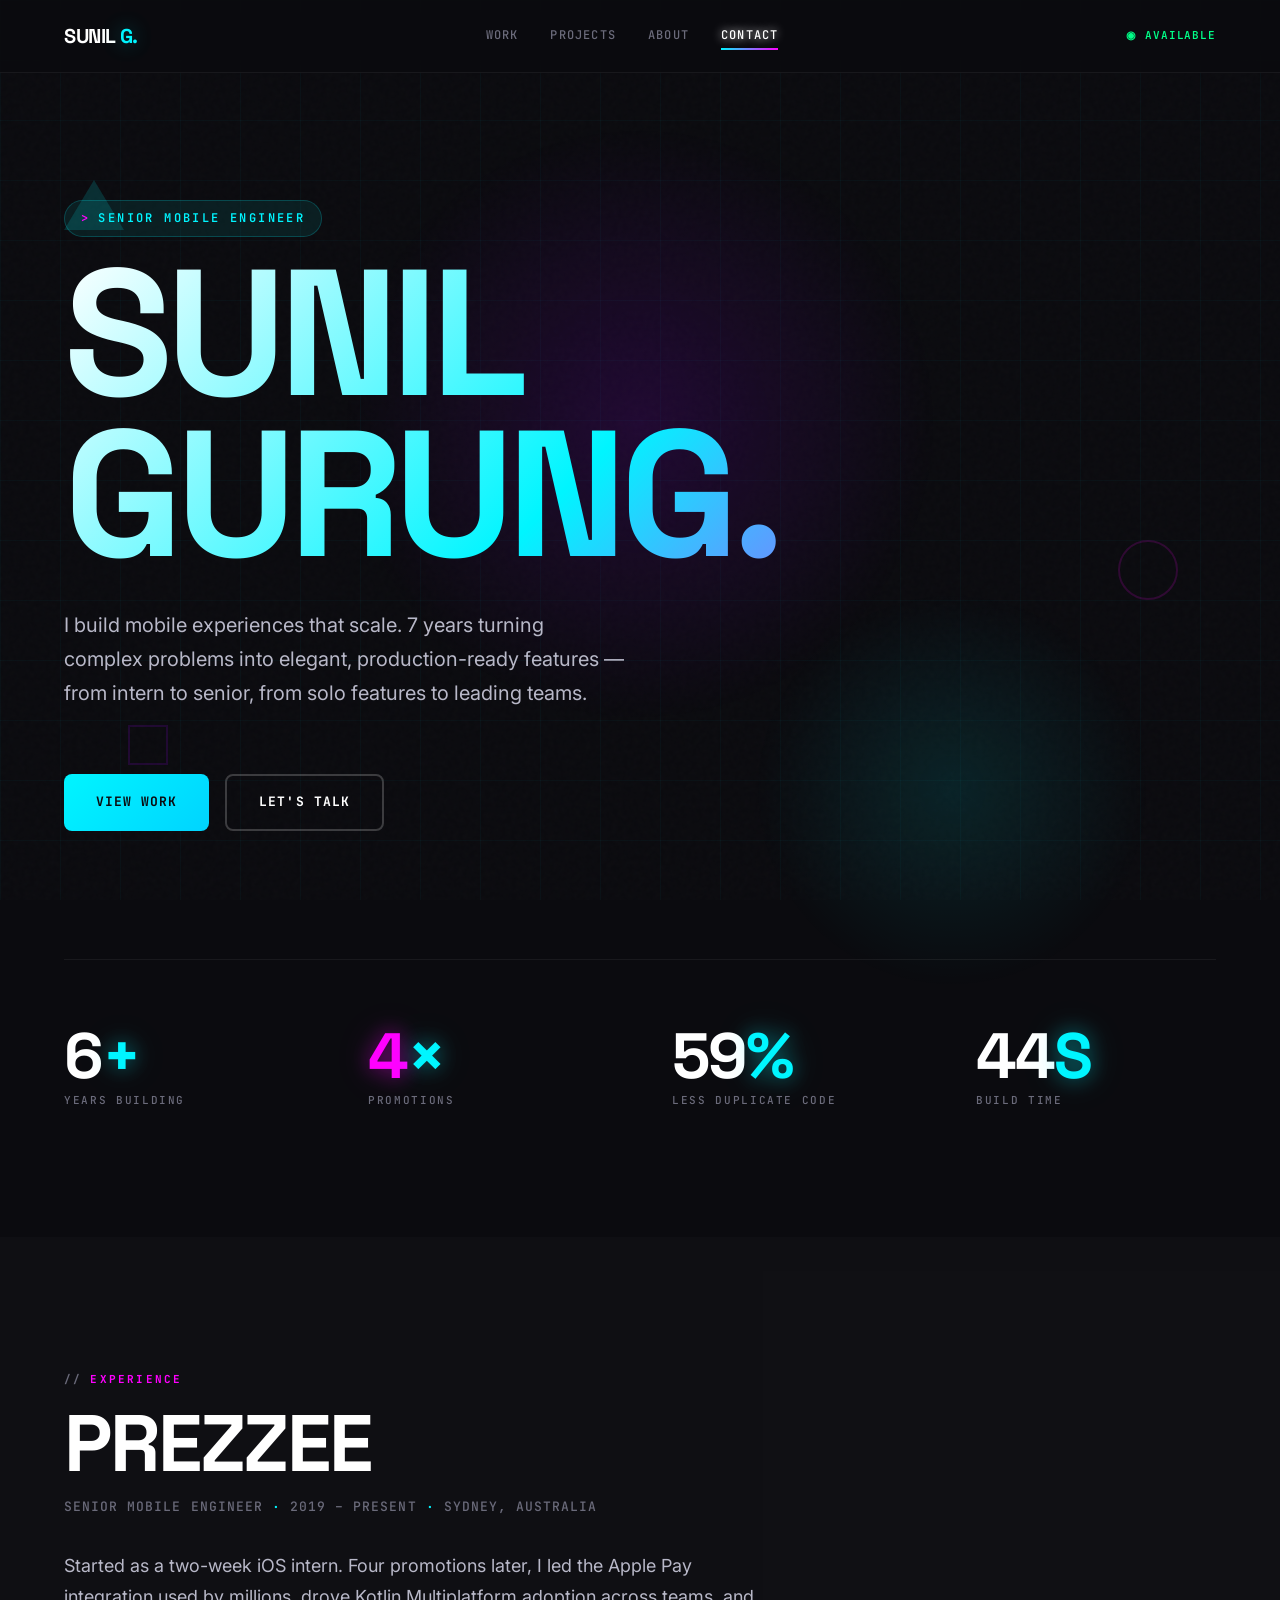
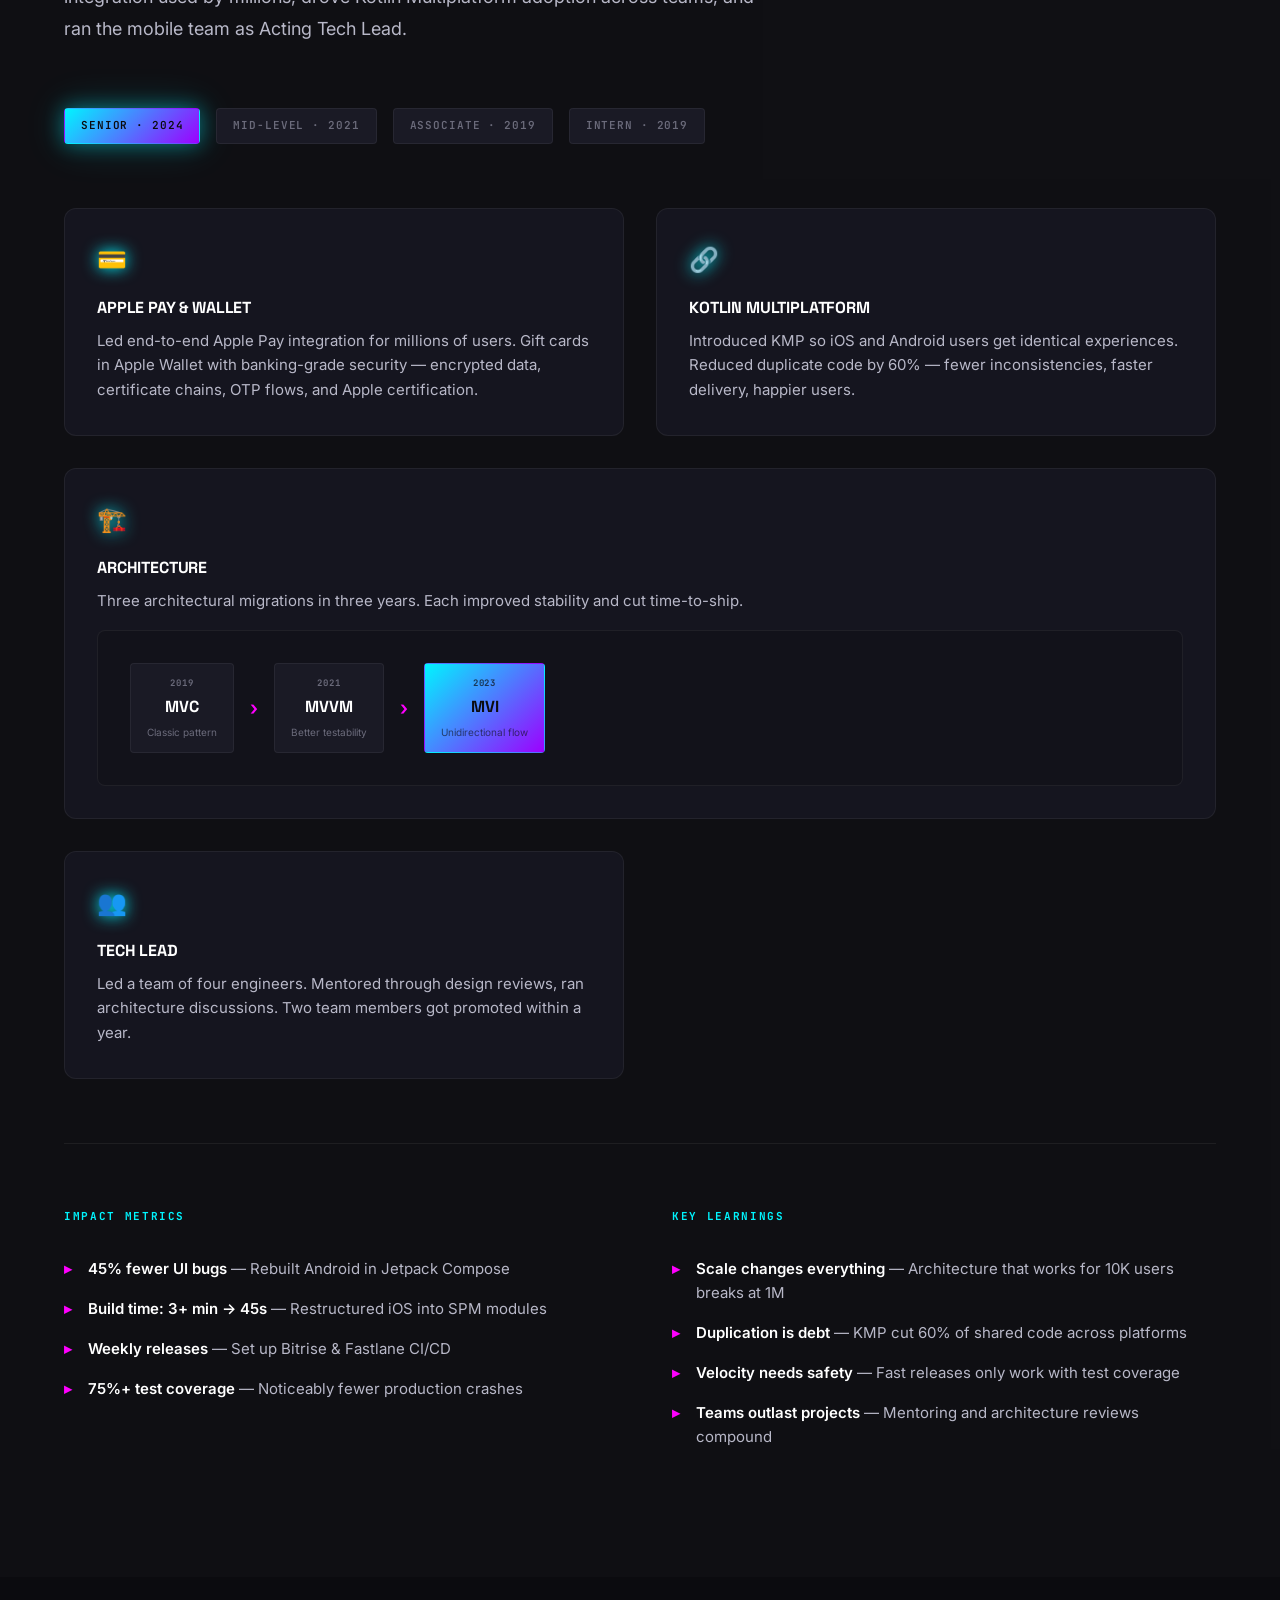
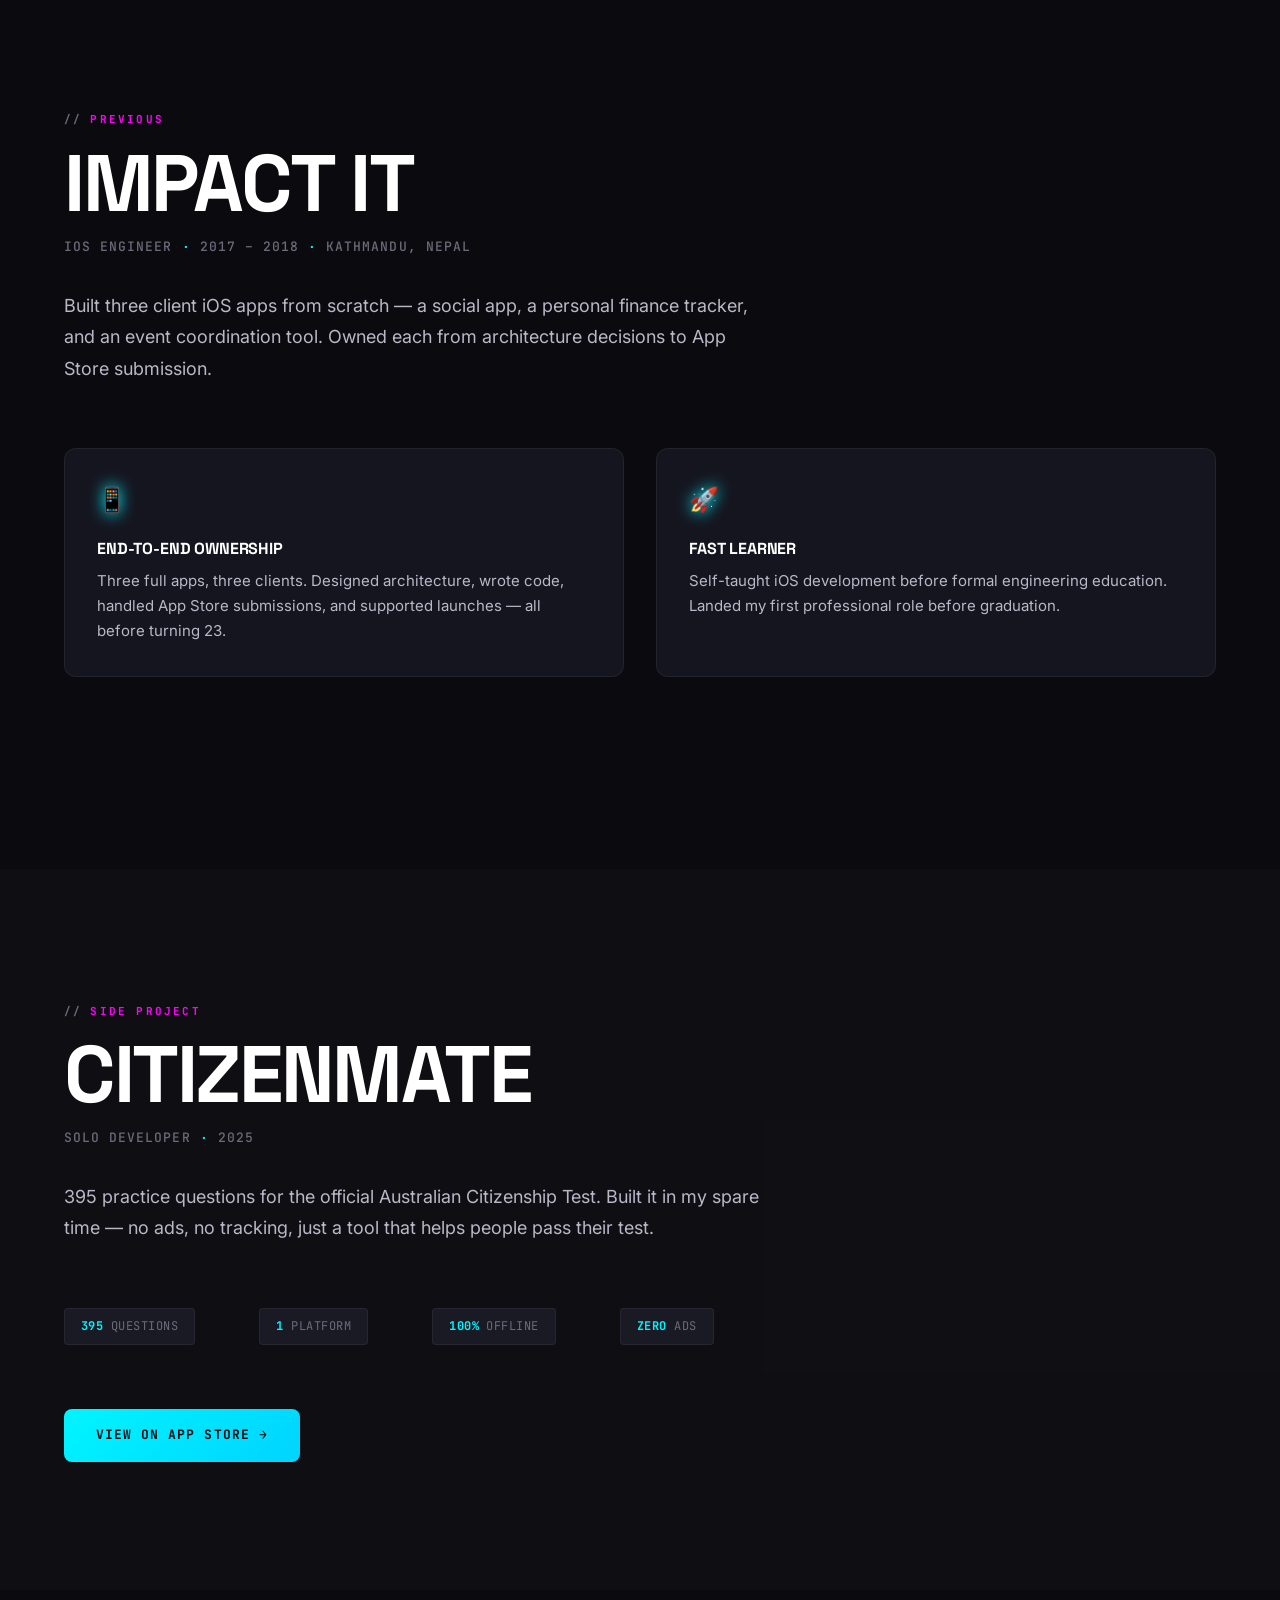
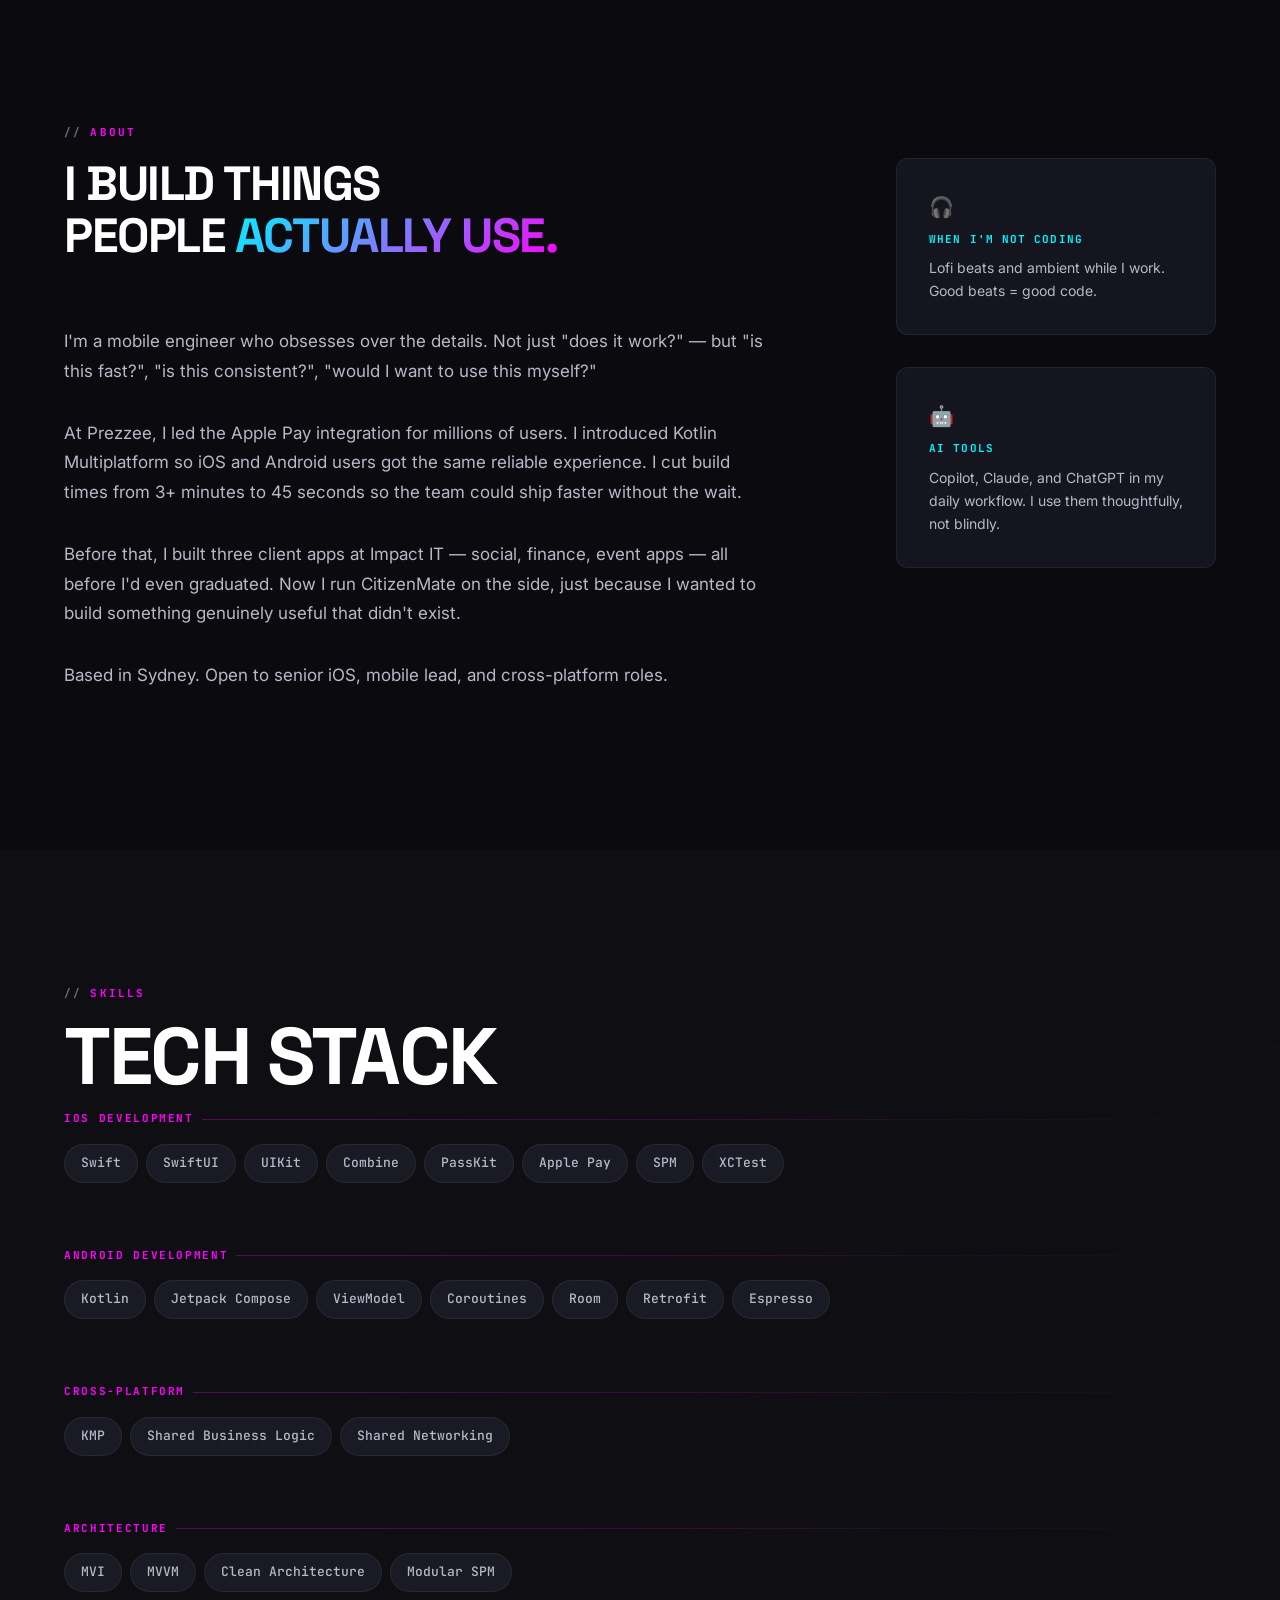
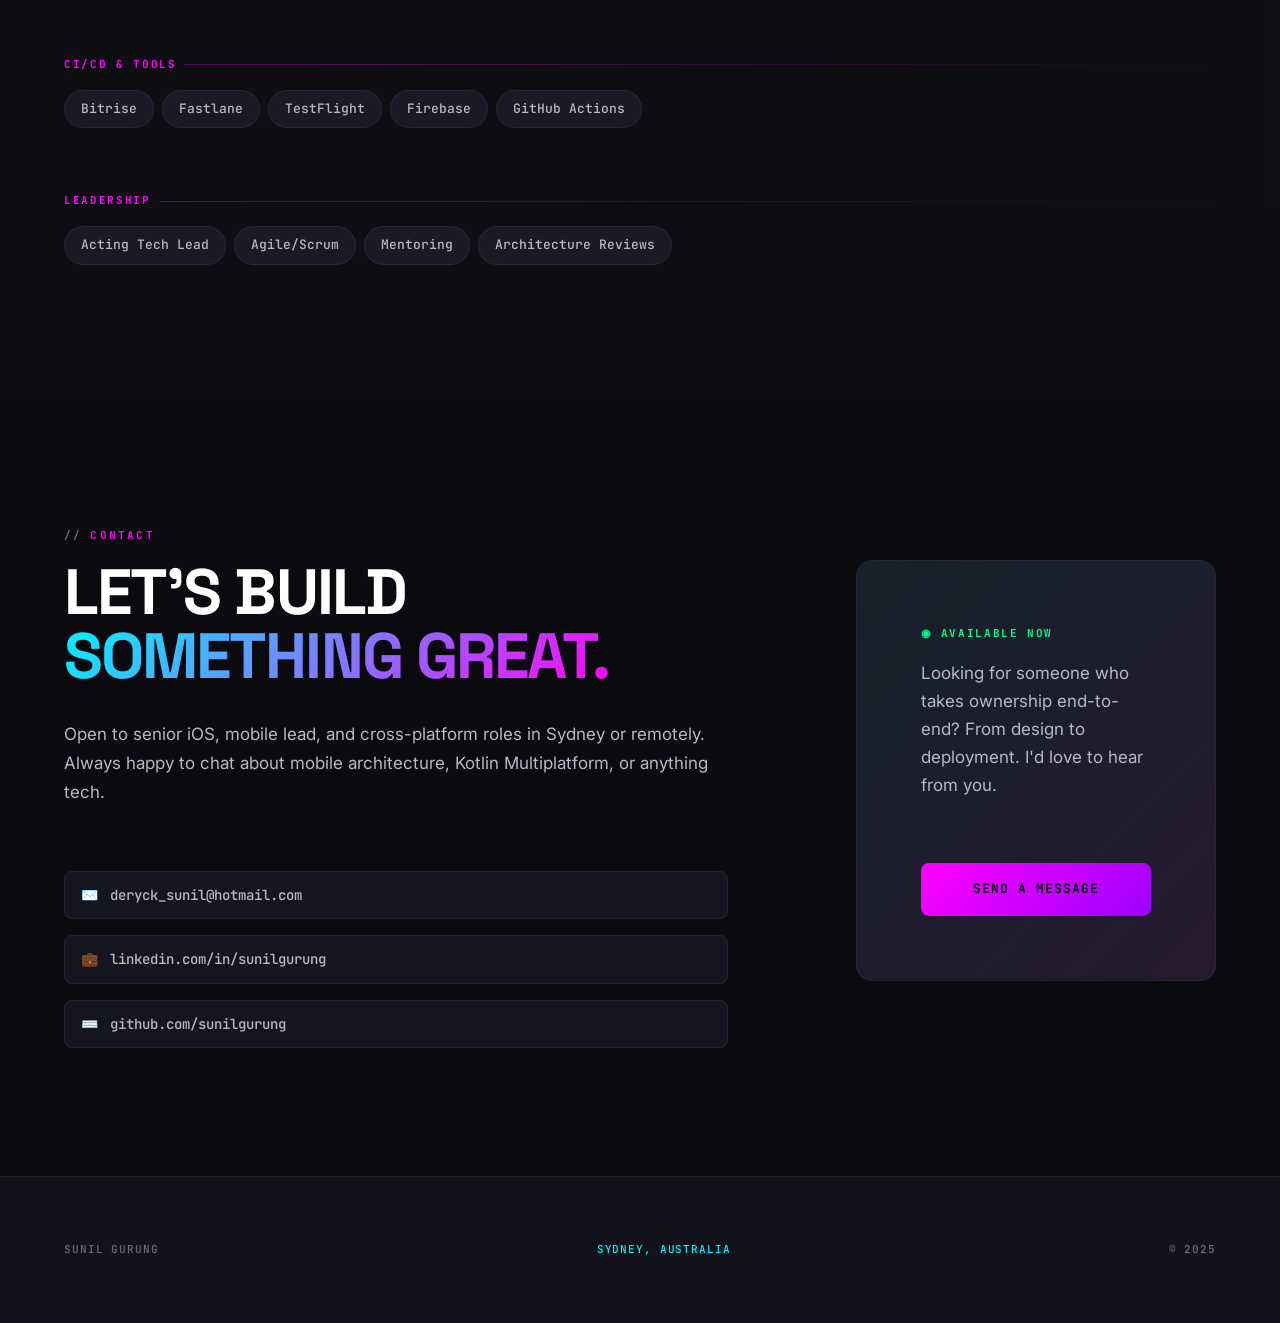
==== commit 32670b69: "Restructure website layout" ====
--- a/index.html
+++ b/index.html
@@ -6,49 +6,81 @@
 <title>Sunil Gurung — Senior iOS Engineer</title>
 <link rel="preconnect" href="https://fonts.googleapis.com"/>
 <link rel="preconnect" href="https://fonts.gstatic.com" crossorigin/>
-<link href="https://fonts.googleapis.com/css2?family=Inter:wght@300;400;500;600;700;800;900&family=DM+Mono:wght@300;400;500&display=swap" rel="stylesheet"/>
+<link href="https://fonts.googleapis.com/css2?family=Space+Grotesk:wght@400;500;600;700;800&family=Inter:wght@300;400;500;600;700;800;900&family=JetBrains+Mono:wght@400;500;600;700&display=swap" rel="stylesheet"/>
 <link rel="stylesheet" href="styles.css"/>
 <meta name="description" content="Sunil Gurung — Senior Mobile Engineer shipping iOS, Android, KMP, and Apple Pay at scale."/>
 <meta name="author" content="Sunil Gurung"/>
-<meta name="theme-color" content="#FAF6F1"/>
+<meta name="theme-color" content="#0B0B0F"/>
 <meta property="og:title" content="Sunil Gurung — Senior iOS Engineer"/>
 <meta property="og:description" content="7 years shipping iOS, Android, KMP, and Apple Pay at scale."/>
 <meta property="og:image" content="Images/logo.png"/>
 <link rel="icon" type="image/png" href="Images/logo.png"/>
+<!-- Security Headers -->
+<meta http-equiv="X-Content-Type-Options" content="nosniff">
+<meta http-equiv="X-Frame-Options" content="SAMEORIGIN">
+<meta http-equiv="Referrer-Policy" content="strict-origin-when-cross-origin">
+<meta http-equiv="Permissions-Policy" content="camera=(), microphone=(), geolocation=()">
 </head>
 <body>
+<!-- Scroll Progress Bar -->
+<div class="scroll-progress" id="scrollProgress"></div>
+
+<!-- Floating Geometric Shapes -->
+<div class="geo-shape geo-triangle"></div>
+<div class="geo-shape geo-circle"></div>
+<div class="geo-shape geo-square"></div>
+
+<!-- Skip Link for Accessibility -->
+<a href="#main" class="skip-link">Skip to main content</a>
 
 <!-- NAV -->
 <nav class="nav">
   <div class="nav-inner">
     <span class="nav-brand">Sunil <em>G.</em></span>
+    <button type="button" class="nav-toggle" aria-label="Toggle navigation" aria-expanded="false">
+      <span class="nav-toggle-bar"></span>
+      <span class="nav-toggle-bar"></span>
+      <span class="nav-toggle-bar"></span>
+    </button>
     <div class="nav-links">
       <a href="#work">Work</a>
       <a href="#projects">Projects</a>
       <a href="#about">About</a>
       <a href="#contact">Contact</a>
     </div>
-    <span class="nav-status">● Available</span>
+    <span class="nav-status">Available</span>
   </div>
 </nav>
 
-<main>
+<main id="main">
 
 <!-- HERO -->
 <section class="hero">
   <div class="hero-inner">
     <span class="hero-kicker">Senior Mobile Engineer</span>
     <h1 class="hero-title">Sunil<br/>Gurung.</h1>
-    <p class="hero-sub">7 years shipping products used by millions. iOS, Android, Kotlin Multiplatform, Apple Pay — I build mobile experiences people rely on every day.</p>
+    <p class="hero-sub">I build mobile experiences that scale. 7 years turning complex problems into elegant, production-ready features — from intern to senior, from solo features to leading teams.</p>
     <div class="hero-actions">
-      <a href="#work" class="btn-primary">View Work</a>
-      <a href="#contact" class="btn-outline">Get In Touch</a>
+      <a href="#work" class="btn-primary"><span>View Work</span></a>
+      <a href="#contact" class="btn-outline">Let's Talk</a>
     </div>
     <div class="hero-metrics">
-      <div class="hm-item"><span class="hm-num">7</span><span class="hm-label">Years</span></div>
-      <div class="hm-item"><span class="hm-num">4×</span><span class="hm-label">Promoted</span></div>
-      <div class="hm-item"><span class="hm-num">~60%</span><span class="hm-label">Less Duplicate Code</span></div>
-      <div class="hm-item"><span class="hm-num">45s</span><span class="hm-label">Build Time</span></div>
+      <div class="hm-item">
+        <span class="hm-num"><span class="count-up" data-target="7">0</span><span class="accent">+</span></span>
+        <span class="hm-label">Years Building</span>
+      </div>
+      <div class="hm-item">
+        <span class="hm-num"><span class="highlight">4</span><span class="accent">×</span></span>
+        <span class="hm-label">Promotions</span>
+      </div>
+      <div class="hm-item">
+        <span class="hm-num"><span class="count-up" data-target="60">0</span><span class="accent">%</span></span>
+        <span class="hm-label">Less Duplicate Code</span>
+      </div>
+      <div class="hm-item">
+        <span class="hm-num"><span class="count-up" data-target="45">0</span><span class="accent">s</span></span>
+        <span class="hm-label">Build Time</span>
+      </div>
     </div>
   </div>
 </section>
@@ -58,46 +90,74 @@
   <div class="section-inner">
     <span class="section-tag">Experience</span>
     <h2 class="section-title">Prezzee</h2>
-    <div class="work-role">Senior Mobile Engineer · 2019 – Present · Sydney</div>
-    <p class="work-summary">Joined as a two-week iOS intern. Promoted four times. Led Apple Pay integration used by millions, rebuilt cross-platform experiences, and ran the mobile team as Acting Tech Lead.</p>
+    <div class="work-role">Senior Mobile Engineer <span class="highlight">·</span> 2019 – Present <span class="highlight">·</span> Sydney, Australia</div>
+    <p class="work-summary">Started as a two-week iOS intern. Four promotions later, I led the Apple Pay integration used by millions, drove Kotlin Multiplatform adoption across teams, and ran the mobile team as Acting Tech Lead.</p>
     <div class="work-promos">
-      <span class="promo active">Senior · 2024 →</span>
-      <span class="promo">Mid · 2021</span>
+      <span class="promo active">Senior · 2024</span>
+      <span class="promo">Mid-Level · 2021</span>
       <span class="promo">Associate · 2019</span>
       <span class="promo">Intern · 2019</span>
     </div>
 
     <div class="work-cards">
       <div class="wc">
-        <span class="wc-icon">📱</span>
-        <div class="wc-title">Apple Pay &amp; Wallet</div>
-        <div class="wc-desc">Led end-to-end Apple Pay integration — millions of users can now add gift cards to Apple Wallet. Banking-grade security: encrypted data, certificate chains, OTP flows, Apple certification.</div>
+        <span class="wc-icon">💳</span>
+        <div class="wc-title">Apple Pay & Wallet</div>
+        <div class="wc-desc">Led end-to-end Apple Pay integration for millions of users. Gift cards in Apple Wallet with banking-grade security — encrypted data, certificate chains, OTP flows, and Apple certification.</div>
       </div>
       <div class="wc">
         <span class="wc-icon">🔗</span>
         <div class="wc-title">Kotlin Multiplatform</div>
-        <div class="wc-desc">Introduced KMP so iOS and Android users get identical experiences. Cut duplicate code by 60% — fewer inconsistencies, faster delivery for everyone.</div>
-      </div>
-      <div class="wc">
+        <div class="wc-desc">Introduced KMP so iOS and Android users get identical experiences. Reduced duplicate code by 60% — fewer inconsistencies, faster delivery, happier users.</div>
+      </div>
+      <div class="wc wc-wide">
         <span class="wc-icon">🏗️</span>
         <div class="wc-title">Architecture</div>
-        <div class="wc-desc">Three architectural migrations (MVC → MVVM → MVI). Each one directly improved app stability and feature delivery speed for end users.</div>
+        <div class="wc-desc">Three architectural migrations in three years. Each improved stability and cut time-to-ship.</div>
+        <div class="arch-timeline">
+          <div class="at-step">
+            <span class="at-label">2019</span>
+            <span class="at-name">MVC</span>
+            <span class="at-note">Classic pattern</span>
+          </div>
+          <div class="at-arrow">›</div>
+          <div class="at-step">
+            <span class="at-label">2021</span>
+            <span class="at-name">MVVM</span>
+            <span class="at-note">Better testability</span>
+          </div>
+          <div class="at-arrow">›</div>
+          <div class="at-step at-step-current">
+            <span class="at-label">2023</span>
+            <span class="at-name">MVI</span>
+            <span class="at-note">Unidirectional flow</span>
+          </div>
+        </div>
       </div>
       <div class="wc">
         <span class="wc-icon">👥</span>
         <div class="wc-title">Tech Lead</div>
-        <div class="wc-desc">Led a team of four. Mentored engineers through design reviews — two promoted. Direct bridge between product goals and what the team built.</div>
+        <div class="wc-desc">Led a team of four engineers. Mentored through design reviews, ran architecture discussions. Two team members got promoted within a year.</div>
       </div>
     </div>
 
     <div class="work-details">
       <div class="wd-block">
-        <h3 class="wd-head">Platform &amp; Impact</h3>
+        <h3>Impact Metrics</h3>
         <ul>
-          <li>Rebuilt Android in Jetpack Compose — Android users saw <strong>45% fewer UI bugs</strong></li>
-          <li>Restructured iOS into SPM modules — build times dropped <strong>3+ min → 45s</strong>, so users got fixes faster</li>
-          <li>Set up Bitrise &amp; Fastlane for <strong>zero-touch weekly releases</strong> — updates every week, not months</li>
-          <li>Grew test coverage to <strong>75%+</strong> — fewer crashes, more reliable experiences</li>
+          <li><strong>45% fewer UI bugs</strong> — Rebuilt Android in Jetpack Compose</li>
+          <li><strong>Build time: 3+ min → 45s</strong> — Restructured iOS into SPM modules</li>
+          <li><strong>Weekly releases</strong> — Set up Bitrise & Fastlane CI/CD</li>
+          <li><strong>75%+ test coverage</strong> — Noticeably fewer production crashes</li>
+        </ul>
+      </div>
+      <div class="wd-block">
+        <h3>Key Learnings</h3>
+        <ul>
+          <li><strong>Scale changes everything</strong> — Architecture that works for 10K users breaks at 1M</li>
+          <li><strong>Duplication is debt</strong> — KMP cut 60% of shared code across platforms</li>
+          <li><strong>Velocity needs safety</strong> — Fast releases only work with test coverage</li>
+          <li><strong>Teams outlast projects</strong> — Mentoring and architecture reviews compound</li>
         </ul>
       </div>
     </div>
@@ -109,25 +169,37 @@
   <div class="section-inner">
     <span class="section-tag">Previous</span>
     <h2 class="section-title">Impact IT</h2>
-    <div class="work-role">iOS Engineer · 2017 – 2018 · Kathmandu</div>
-    <p class="work-summary">Built three full client iOS apps from scratch — social, personal finance, and event coordination. Owned each product end-to-end from architecture to App Store submission.</p>
+    <div class="work-role">iOS Engineer <span class="highlight">·</span> 2017 – 2018 <span class="highlight">·</span> Kathmandu, Nepal</div>
+    <p class="work-summary">Built three client iOS apps from scratch — a social app, a personal finance tracker, and an event coordination tool. Owned each from architecture decisions to App Store submission.</p>
+    <div class="work-cards">
+      <div class="wc">
+        <span class="wc-icon">📱</span>
+        <div class="wc-title">End-to-End Ownership</div>
+        <div class="wc-desc">Three full apps, three clients. Designed architecture, wrote code, handled App Store submissions, and supported launches — all before turning 23.</div>
+      </div>
+      <div class="wc">
+        <span class="wc-icon">🚀</span>
+        <div class="wc-title">Fast Learner</div>
+        <div class="wc-desc">Self-taught iOS development before formal engineering education. Landed my first professional role before graduation.</div>
+      </div>
+    </div>
   </div>
 </section>
 
 <!-- PROJECTS -->
 <section class="section alt" id="projects">
   <div class="section-inner">
-    <span class="section-tag">Published</span>
+    <span class="section-tag">Side Project</span>
     <h2 class="section-title">CitizenMate</h2>
-    <div class="work-role">Solo Developer · 2025</div>
-    <p class="work-summary">395 practice questions based on the official Australian Citizenship Test. Fully offline, no ads, no tracking, no sign-up. Available on iPhone, iPad, Mac, and Apple Vision Pro.</p>
+    <div class="work-role">Solo Developer <span class="highlight">·</span> 2025</div>
+    <p class="work-summary">395 practice questions for the official Australian Citizenship Test. Built it in my spare time — no ads, no tracking, just a tool that helps people pass their test.</p>
     <div class="project-metrics">
       <span class="pm-item"><strong>395</strong> Questions</span>
-      <span class="pm-item"><strong>4</strong> Platforms</span>
+      <span class="pm-item"><strong>1</strong> Platform</span>
       <span class="pm-item"><strong>100%</strong> Offline</span>
-      <span class="pm-item"><strong>0</strong> Ads or Tracking</span>
-    </div>
-    <a href="https://apps.apple.com/gb/app/citizenmate/id6761265114" target="_blank" class="btn-primary">View on App Store</a>
+      <span class="pm-item"><strong>Zero</strong> Ads</span>
+    </div>
+    <a href="https://apps.apple.com/gb/app/citizenmate/id6761265114" target="_blank" rel="noopener noreferrer" class="btn-primary"><span>View on App Store →</span></a>
   </div>
 </section>
 
@@ -137,21 +209,22 @@
     <span class="section-tag">About</span>
     <div class="about-grid">
       <div>
-        <h2 class="about-heading">I build mobile<br/>experiences that<br/><em>people rely on.</em></h2>
-        <p class="about-body">Every architecture decision I've made traces back to a user problem. Android users were getting inconsistent experiences — so I rebuilt it in Jetpack Compose. Builds took too long to ship fixes — so I dropped them from 3+ minutes to 45 seconds. Users wanted Apple Wallet support — so I led Apple Pay end-to-end.</p>
-        <p class="about-body">I introduced <strong>Kotlin Multiplatform</strong> because the same feature behaved differently on iOS vs Android. After KMP, users get the same reliable experience regardless of their phone.</p>
-        <p class="about-body">Before all of this I built three client apps from scratch at Impact IT — and in 2025 I published <strong>CitizenMate</strong> as a solo developer: no ads, no tracking, just a tool that helps people pass their citizenship test.</p>
+        <h2 class="about-heading">I build things<br/>people <em>actually use.</em></h2>
+        <p class="about-body">I'm a mobile engineer who obsesses over the details. Not just "does it work?" — but "is this fast?", "is this consistent?", "would I want to use this myself?"</p>
+        <p class="about-body">At Prezzee, I led the Apple Pay integration for millions of users. I introduced Kotlin Multiplatform so iOS and Android users got the same reliable experience. I cut build times from 3+ minutes to 45 seconds so the team could ship faster without the wait.</p>
+        <p class="about-body">Before that, I built three client apps at Impact IT — social, finance, event apps — all before I'd even graduated. Now I run CitizenMate on the side, just because I wanted to build something genuinely useful that didn't exist.</p>
+        <p class="about-body">Based in Sydney. Open to senior iOS, mobile lead, and cross-platform roles.</p>
       </div>
       <div class="about-side">
         <div class="as-card">
-          <span class="as-emoji">🎵</span>
-          <div class="as-title">Currently Vibing</div>
-          <div class="as-desc">Lofi beats, ambient, and anything with a solid groove. Keeps the flow going.</div>
+          <span class="as-emoji">🎧</span>
+          <div class="as-title">When I'm Not Coding</div>
+          <div class="as-desc">Lofi beats and ambient while I work. Good beats = good code.</div>
         </div>
         <div class="as-card">
-          <span class="as-emoji">🧠</span>
-          <div class="as-title">AI Workflow</div>
-          <div class="as-desc">Copilot + Claude + ChatGPT integrated into daily engineering. I think critically about where AI genuinely helps.</div>
+          <span class="as-emoji">🤖</span>
+          <div class="as-title">AI Tools</div>
+          <div class="as-desc">Copilot, Claude, and ChatGPT in my daily workflow. I use them thoughtfully, not blindly.</div>
         </div>
       </div>
     </div>
@@ -162,13 +235,69 @@
 <section class="section alt" id="skills">
   <div class="section-inner">
     <span class="section-tag">Skills</span>
-    <div class="skills-blocks">
-      <div class="sb"><span class="sb-cat">iOS</span><span class="sb-items">Swift, SwiftUI, UIKit, Combine, PassKit, Apple Pay, SPM, XCTest, Core Data</span></div>
-      <div class="sb"><span class="sb-cat">Android</span><span class="sb-items">Kotlin, Jetpack Compose, ViewModel, Coroutines, Room, Retrofit, Espresso</span></div>
-      <div class="sb"><span class="sb-cat">Architecture</span><span class="sb-items">MVI + Coordinator, MVVM, Clean Architecture, Modular SPM</span></div>
-      <div class="sb"><span class="sb-cat">Cross-Platform</span><span class="sb-items">KMP, Shared Business Logic, Shared Networking, Shared Design System</span></div>
-      <div class="sb"><span class="sb-cat">CI/CD</span><span class="sb-items">Bitrise, Fastlane, TestFlight, Firebase, GitHub Actions</span></div>
-      <div class="sb"><span class="sb-cat">Leadership</span><span class="sb-items">Acting Tech Lead, Agile/Scrum, Mentoring, Architecture Reviews</span></div>
+    <h2 class="section-title">Tech Stack</h2>
+    <div class="skills-container">
+      <div class="skill-group">
+        <h3 class="sg-title">iOS Development</h3>
+        <div class="skill-pills">
+          <span class="sp">Swift</span>
+          <span class="sp">SwiftUI</span>
+          <span class="sp">UIKit</span>
+          <span class="sp">Combine</span>
+          <span class="sp">PassKit</span>
+          <span class="sp">Apple Pay</span>
+          <span class="sp">SPM</span>
+          <span class="sp">XCTest</span>
+        </div>
+      </div>
+      <div class="skill-group">
+        <h3 class="sg-title">Android Development</h3>
+        <div class="skill-pills">
+          <span class="sp">Kotlin</span>
+          <span class="sp">Jetpack Compose</span>
+          <span class="sp">ViewModel</span>
+          <span class="sp">Coroutines</span>
+          <span class="sp">Room</span>
+          <span class="sp">Retrofit</span>
+          <span class="sp">Espresso</span>
+        </div>
+      </div>
+      <div class="skill-group">
+        <h3 class="sg-title">Cross-Platform</h3>
+        <div class="skill-pills">
+          <span class="sp">KMP</span>
+          <span class="sp">Shared Business Logic</span>
+          <span class="sp">Shared Networking</span>
+        </div>
+      </div>
+      <div class="skill-group">
+        <h3 class="sg-title">Architecture</h3>
+        <div class="skill-pills">
+          <span class="sp">MVI</span>
+          <span class="sp">MVVM</span>
+          <span class="sp">Clean Architecture</span>
+          <span class="sp">Modular SPM</span>
+        </div>
+      </div>
+      <div class="skill-group">
+        <h3 class="sg-title">CI/CD & Tools</h3>
+        <div class="skill-pills">
+          <span class="sp">Bitrise</span>
+          <span class="sp">Fastlane</span>
+          <span class="sp">TestFlight</span>
+          <span class="sp">Firebase</span>
+          <span class="sp">GitHub Actions</span>
+        </div>
+      </div>
+      <div class="skill-group">
+        <h3 class="sg-title">Leadership</h3>
+        <div class="skill-pills">
+          <span class="sp">Acting Tech Lead</span>
+          <span class="sp">Agile/Scrum</span>
+          <span class="sp">Mentoring</span>
+          <span class="sp">Architecture Reviews</span>
+        </div>
+      </div>
     </div>
   </div>
 </section>
@@ -179,18 +308,18 @@
     <span class="section-tag">Contact</span>
     <div class="contact-grid">
       <div>
-        <h2 class="contact-heading">Open to <em>great</em> work.</h2>
-        <p class="contact-body">Available for senior iOS, mobile lead, and cross-platform roles in Sydney and remotely.</p>
+        <h2 class="contact-heading">Let's build<br/><em>something great.</em></h2>
+        <p class="contact-body">Open to senior iOS, mobile lead, and cross-platform roles in Sydney or remotely. Always happy to chat about mobile architecture, Kotlin Multiplatform, or anything tech.</p>
         <div class="contact-links">
           <a href="mailto:deryck_sunil@hotmail.com" class="cl">✉️ <span>deryck_sunil@hotmail.com</span></a>
-          <a href="https://linkedin.com/in/sunilgurung" target="_blank" class="cl">💼 <span>linkedin.com/in/sunilgurung</span></a>
-          <a href="https://github.com/sunilgurung" target="_blank" class="cl">⌨️ <span>github.com/sunilgurung</span></a>
+          <a href="https://linkedin.com/in/sunilgurung" target="_blank" rel="noopener noreferrer" class="cl">💼 <span>linkedin.com/in/sunilgurung</span></a>
+          <a href="https://github.com/sunilgurung" target="_blank" rel="noopener noreferrer" class="cl">⌨️ <span>github.com/sunilgurung</span></a>
         </div>
       </div>
       <div class="cta-card">
         <div class="cta-sub">Available Now</div>
-        <p class="cta-body">Looking for someone who owns mobile end-to-end? Let's talk.</p>
-        <a href="mailto:deryck_sunil@hotmail.com" class="btn-primary">Send a Message</a>
+        <p class="cta-body">Looking for someone who takes ownership end-to-end? From design to deployment. I'd love to hear from you.</p>
+        <a href="mailto:deryck_sunil@hotmail.com" class="btn-primary"><span>Send a Message</span></a>
       </div>
     </div>
   </div>
@@ -201,8 +330,8 @@
 <footer class="footer">
   <div class="footer-inner">
     <span>Sunil Gurung</span>
-    <span class="footer-tag">Rhythmic Mobile Craft</span>
-    <span>Sydney, Australia</span>
+    <span class="footer-tag">Sydney, Australia</span>
+    <span>© 2025</span>
   </div>
 </footer>
 
--- a/styles.css
+++ b/styles.css
@@ -1,38 +1,50 @@
 /* ==========================================================================
    STYLES.CSS — Sunil Gurung Portfolio
-   Nike-Inspired Editorial Redesign
-   ========================================================================== */
-
-/* ==========================================================================
-   1. RESET & DESIGN TOKENS
-   ========================================================================== */
-
-*, *::before, *::after {
-  box-sizing: border-box;
-  margin: 0;
-  padding: 0;
-}
+   GAMETICS EDITION v2.0
+   Component-Based Architecture with Cyberpunk/Gaming Aesthetic
+   ========================================================================== */
+
+/* ==========================================================================
+   1. DESIGN TOKENS — GAMETICS PALETTE
+   ========================================================================== */
 
 :root {
-  /* Surface palette */
-  --cream: #FAF6F1;
-  --white: #FFFFFF;
-  --paper: #F5F0E8;
-
-  /* Text palette */
-  --ink: #0A0A0A;
-  --ink2: #3D3D3D;
-  --muted: #6B6B6B;
-
-  /* Accent — copper */
-  --accent: #B87333;
-  --accent-hover: #9A5F2A;
+  /* Surface — Dark Theme */
+  --bg-primary: #0B0B0F;
+  --bg-secondary: #12121A;
+  --bg-tertiary: #1A1A25;
+  --bg-card: #15151F;
+  --bg-card-hover: #1E1E2A;
+
+  /* Neon Accent Palette */
+  --neon-cyan: #00F5FF;
+  --neon-magenta: #FF00FF;
+  --neon-purple: #9D00FF;
+  --neon-blue: #00D4FF;
+  --neon-green: #00FF88;
+  --neon-orange: #FF6B00;
+
+  /* Legacy accent (copper) mapped to neon */
+  --accent: var(--neon-cyan);
+  --accent-hover: var(--neon-magenta);
+  --accent-secondary: var(--neon-purple);
+
+  /* Text */
+  --text-primary: #FFFFFF;
+  --text-secondary: #B8B8C8;
+  --text-muted: #6B6B7B;
+
+  /* Glow Effects */
+  --glow-cyan: 0 0 20px rgba(0, 245, 255, 0.4), 0 0 40px rgba(0, 245, 255, 0.2);
+  --glow-magenta: 0 0 20px rgba(255, 0, 255, 0.4), 0 0 40px rgba(255, 0, 255, 0.2);
+  --glow-text: 0 0 10px currentColor;
 
   /* Typography */
-  --font: 'Inter', -apple-system, BlinkMacSystemFont, sans-serif;
-  --font-mono: 'DM Mono', 'Fira Code', monospace;
-
-  /* Spacing */
+  --font-primary: 'Inter', -apple-system, BlinkMacSystemFont, sans-serif;
+  --font-display: 'Space Grotesk', 'Inter', sans-serif; /* Gaming feel */
+  --font-mono: 'JetBrains Mono', 'Fira Code', monospace;
+
+  /* Spacing Scale */
   --space-xs: 0.5rem;
   --space-sm: 1rem;
   --space-md: 2rem;
@@ -40,107 +52,317 @@
   --space-xl: 8rem;
 
   /* Transitions */
-  --ease: cubic-bezier(0.25, 0.46, 0.45, 0.94);
+  --ease-out: cubic-bezier(0.16, 1, 0.3, 1);
+  --ease-spring: cubic-bezier(0.34, 1.56, 0.64, 1);
+  --duration-fast: 150ms;
+  --duration-normal: 300ms;
+  --duration-slow: 500ms;
+
+  /* Borders & Radii */
+  --radius-sm: 4px;
+  --radius-md: 8px;
+  --radius-lg: 12px;
+  --radius-xl: 16px;
+  --border-subtle: 1px solid rgba(255, 255, 255, 0.06);
+  --border-glow: 1px solid var(--neon-cyan);
+
+  /* Shadows */
+  --shadow-card: 0 4px 24px rgba(0, 0, 0, 0.4);
+  --shadow-glow-cyan: 0 0 30px rgba(0, 245, 255, 0.15);
+}
+
+/* ==========================================================================
+   2. RESET & BASE
+   ========================================================================== */
+
+*, *::before, *::after {
+  box-sizing: border-box;
+  margin: 0;
+  padding: 0;
 }
 
 html {
   scroll-behavior: smooth;
+  scrollbar-width: thin;
+  scrollbar-color: var(--neon-cyan) var(--bg-secondary);
+}
+
+::-webkit-scrollbar {
+  width: 8px;
+}
+::-webkit-scrollbar-track {
+  background: var(--bg-secondary);
+}
+::-webkit-scrollbar-thumb {
+  background: var(--neon-cyan);
+  border-radius: 4px;
 }
 
 body {
-  font-family: var(--font);
-  background: var(--cream);
-  color: var(--ink);
+  font-family: var(--font-primary);
+  background: var(--bg-primary);
+  color: var(--text-primary);
   line-height: 1.6;
   -webkit-font-smoothing: antialiased;
+  overflow-x: hidden;
+}
+
+/* Grid Background Pattern */
+body::before {
+  content: '';
+  position: fixed;
+  inset: 0;
+  background-image:
+    linear-gradient(rgba(0, 245, 255, 0.03) 1px, transparent 1px),
+    linear-gradient(90deg, rgba(0, 245, 255, 0.03) 1px, transparent 1px);
+  background-size: 60px 60px;
+  pointer-events: none;
+  z-index: 0;
+}
+
+/* Noise Texture Overlay */
+body::after {
+  content: '';
+  position: fixed;
+  inset: 0;
+  background: url("data:image/svg+xml,%3Csvg viewBox='0 0 200 200' xmlns='http://www.w3.org/2000/svg'%3E%3Cfilter id='noise'%3E%3CfeTurbulence type='fractalNoise' baseFrequency='0.85' numOctaves='4' stitchTiles='stitch'/%3E%3C/filter%3E%3Crect width='100%25' height='100%25' filter='url(%23noise)'/%3E%3C/svg%3E");
+  opacity: 0.02;
+  pointer-events: none;
+  z-index: 1;
 }
 
 img { max-width: 100%; display: block; }
 a { color: inherit; text-decoration: none; }
 ul { list-style: none; }
 
-/* ==========================================================================
-   2. NAV
+/* Skip Link */
+.skip-link {
+  position: absolute;
+  top: -100%;
+  left: 0;
+  background: var(--neon-cyan);
+  color: var(--bg-primary);
+  padding: 0.75rem 1.5rem;
+  z-index: 9999;
+  font-weight: 700;
+  font-family: var(--font-mono);
+  font-size: 0.875rem;
+  transition: top var(--duration-fast) var(--ease-out);
+}
+.skip-link:focus { top: 0; }
+
+/* ==========================================================================
+   3. LAYOUT — z-index layering
+   ========================================================================== */
+
+.nav { position: fixed; top: 0; left: 0; right: 0; z-index: 100; }
+main { position: relative; z-index: 2; }
+.footer { position: relative; z-index: 2; }
+
+/* ==========================================================================
+   4. NAV COMPONENT
    ========================================================================== */
 
 .nav {
+  background: rgba(11, 11, 15, 0.85);
+  backdrop-filter: blur(20px);
+  -webkit-backdrop-filter: blur(20px);
+  border-bottom: var(--border-subtle);
+}
+
+.nav-inner {
+  max-width: 1400px;
+  margin: 0 auto;
+  padding: 0 var(--space-lg);
+  height: 72px;
+  display: flex;
+  align-items: center;
+  justify-content: space-between;
+}
+
+.nav-brand {
+  font-family: var(--font-display);
+  font-size: 1.25rem;
+  font-weight: 700;
+  letter-spacing: -0.02em;
+  text-transform: uppercase;
+}
+
+.nav-brand em {
+  font-style: normal;
+  color: var(--neon-cyan);
+  text-shadow: var(--glow-cyan);
+}
+
+.nav-links {
+  display: flex;
+  gap: var(--space-md);
+}
+
+.nav-links a {
+  font-family: var(--font-mono);
+  font-size: 0.75rem;
+  font-weight: 500;
+  text-transform: uppercase;
+  letter-spacing: 0.1em;
+  color: var(--text-muted);
+  transition: color var(--duration-fast) var(--ease-out);
+  position: relative;
+  padding: 0.25rem 0;
+}
+
+.nav-links a::after {
+  content: '';
+  position: absolute;
+  bottom: 0;
+  left: 0;
+  width: 0;
+  height: 2px;
+  background: linear-gradient(90deg, var(--neon-cyan), var(--neon-magenta));
+  transition: width var(--duration-normal) var(--ease-out);
+}
+
+.nav-links a:hover,
+.nav-links a.active {
+  color: var(--text-primary);
+  text-shadow: var(--glow-text);
+}
+
+.nav-links a:hover::after,
+.nav-links a.active::after { width: 100%; }
+
+.nav-status {
+  font-family: var(--font-mono);
+  font-size: 0.6875rem;
+  font-weight: 600;
+  color: var(--neon-green);
+  letter-spacing: 0.08em;
+  text-transform: uppercase;
+}
+
+.nav-status::before {
+  content: '◉';
+  margin-right: 8px;
+  animation: pulse-glow 2s ease-in-out infinite;
+}
+
+@keyframes pulse-glow {
+  0%, 100% { opacity: 1; text-shadow: 0 0 8px var(--neon-green); }
+  50% { opacity: 0.6; text-shadow: none; }
+}
+
+/* Nav Toggle (Mobile) */
+.nav-toggle {
+  display: none;
+  flex-direction: column;
+  justify-content: center;
+  gap: 5px;
+  width: 36px;
+  height: 36px;
+  background: transparent;
+  border: var(--border-subtle);
+  border-radius: var(--radius-md);
+  cursor: pointer;
+  padding: 6px;
+  transition: border-color var(--duration-fast) var(--ease-out);
+}
+
+.nav-toggle:hover { border-color: var(--neon-cyan); }
+
+.nav-toggle-bar {
+  display: block;
+  width: 100%;
+  height: 2px;
+  background: var(--neon-cyan);
+  transition: transform var(--duration-normal) var(--ease-out), opacity var(--duration-fast);
+  box-shadow: 0 0 6px var(--neon-cyan);
+}
+
+.nav-toggle[aria-expanded="true"] .nav-toggle-bar:nth-child(1) {
+  transform: translateY(7px) rotate(45deg);
+}
+.nav-toggle[aria-expanded="true"] .nav-toggle-bar:nth-child(2) {
+  opacity: 0;
+}
+.nav-toggle[aria-expanded="true"] .nav-toggle-bar:nth-child(3) {
+  transform: translateY(-7px) rotate(-45deg);
+}
+
+/* Mobile Menu */
+.nav-links.mobile-open {
+  display: flex;
+  flex-direction: column;
   position: fixed;
   top: 0;
   left: 0;
   right: 0;
-  z-index: 100;
-  background: rgba(250, 246, 241, 0.92);
-  backdrop-filter: blur(12px);
-  -webkit-backdrop-filter: blur(12px);
-  border-bottom: 1px solid rgba(0,0,0,0.06);
-}
-
-.nav-inner {
-  max-width: 1400px;
-  margin: 0 auto;
-  padding: 0 var(--space-lg);
-  height: 64px;
-  display: flex;
+  bottom: 0;
+  background: rgba(11, 11, 15, 0.98);
+  backdrop-filter: blur(30px);
+  justify-content: center;
   align-items: center;
-  justify-content: space-between;
-}
-
-.nav-brand {
-  font-size: 1.125rem;
-  font-weight: 800;
-  letter-spacing: -0.03em;
-  text-transform: uppercase;
-}
-
-.nav-brand em {
-  font-style: normal;
-  color: var(--accent);
-}
-
-.nav-links {
-  display: flex;
-  gap: var(--space-md);
-}
-
-.nav-links a {
-  font-size: 0.8125rem;
-  font-weight: 500;
-  text-transform: uppercase;
-  letter-spacing: 0.08em;
-  color: var(--muted);
-  transition: color 0.2s var(--ease);
-}
-
-.nav-links a:hover,
-.nav-links a.active {
-  color: var(--ink);
-}
-
-.nav-status {
-  font-size: 0.75rem;
-  font-weight: 600;
-  color: var(--muted);
-  letter-spacing: 0.04em;
-}
-
-.nav-status::before {
-  content: '●';
-  color: #22C55E;
-  margin-right: 6px;
-  font-size: 0.5rem;
-  vertical-align: middle;
-}
-
-/* ==========================================================================
-   3. HERO
+  gap: var(--space-lg);
+  animation: slideIn var(--duration-normal) var(--ease-out);
+}
+
+@keyframes slideIn {
+  from { opacity: 0; transform: translateY(-20px); }
+  to { opacity: 1; transform: translateY(0); }
+}
+
+.nav-links.mobile-open a {
+  font-family: var(--font-display);
+  font-size: 1.75rem;
+  font-weight: 700;
+  text-transform: uppercase;
+  color: var(--text-primary);
+}
+
+.nav-links.mobile-open a::after { display: none; }
+
+/* ==========================================================================
+   5. HERO COMPONENT
    ========================================================================== */
 
 .hero {
   min-height: 100vh;
   display: flex;
   align-items: center;
-  background: var(--cream);
-  padding-top: 64px;
+  background: transparent;
+  padding-top: 72px;
+  position: relative;
+  overflow: hidden;
+}
+
+/* Animated Gradient Orb */
+.hero::before {
+  content: '';
+  position: absolute;
+  top: 10%;
+  left: 50%;
+  transform: translateX(-50%);
+  width: 600px;
+  height: 600px;
+  background: radial-gradient(circle, rgba(157, 0, 255, 0.15) 0%, transparent 70%);
+  animation: orb-float 8s ease-in-out infinite;
+  pointer-events: none;
+}
+
+.hero::after {
+  content: '';
+  position: absolute;
+  bottom: 20%;
+  right: 10%;
+  width: 400px;
+  height: 400px;
+  background: radial-gradient(circle, rgba(0, 245, 255, 0.1) 0%, transparent 70%);
+  animation: orb-float 10s ease-in-out infinite reverse;
+  pointer-events: none;
+}
+
+@keyframes orb-float {
+  0%, 100% { transform: translateX(-50%) translateY(0); }
+  50% { transform: translateX(-50%) translateY(-40px); }
 }
 
 .hero-inner {
@@ -148,89 +370,140 @@
   margin: 0 auto;
   padding: var(--space-xl) var(--space-lg);
   width: 100%;
+  position: relative;
+  z-index: 2;
 }
 
 .hero-kicker {
-  display: inline-block;
+  display: inline-flex;
+  align-items: center;
+  gap: 0.5rem;
+  font-family: var(--font-mono);
   font-size: 0.75rem;
   font-weight: 600;
   text-transform: uppercase;
-  letter-spacing: 0.15em;
-  color: var(--muted);
+  letter-spacing: 0.2em;
+  color: var(--neon-cyan);
   margin-bottom: var(--space-sm);
+  padding: 0.5rem 1rem;
+  background: rgba(0, 245, 255, 0.08);
+  border: 1px solid rgba(0, 245, 255, 0.2);
+  border-radius: 100px;
+}
+
+.hero-kicker::before {
+  content: '>';
+  color: var(--neon-magenta);
 }
 
 .hero-title {
-  font-size: clamp(5rem, 16vw, 14rem);
-  font-weight: 900;
+  font-family: var(--font-display);
+  font-size: clamp(4rem, 14vw, 12rem);
+  font-weight: 800;
   line-height: 0.9;
   letter-spacing: -0.04em;
   text-transform: uppercase;
   margin-bottom: var(--space-md);
+  background: linear-gradient(135deg, var(--text-primary) 0%, var(--neon-cyan) 50%, var(--neon-magenta) 100%);
+  background-clip: text;
+  -webkit-background-clip: text;
+  -webkit-text-fill-color: transparent;
+  animation: title-shimmer 3s ease-in-out infinite;
+}
+
+@keyframes title-shimmer {
+  0%, 100% { filter: brightness(1); }
+  50% { filter: brightness(1.2); }
 }
 
 .hero-sub {
   font-size: clamp(1rem, 2vw, 1.25rem);
-  color: var(--ink2);
-  max-width: 540px;
+  color: var(--text-secondary);
+  max-width: 580px;
   line-height: 1.7;
   margin-bottom: var(--space-lg);
+  max-width: 560px;
 }
 
 .hero-actions {
   display: flex;
   gap: var(--space-sm);
   margin-bottom: var(--space-xl);
-}
-
+  flex-wrap: wrap;
+}
+
+/* Button — Primary */
 .btn-primary {
   display: inline-flex;
   align-items: center;
   gap: 0.5rem;
-  padding: 0.875rem 2rem;
-  background: var(--ink);
-  color: var(--cream);
+  padding: 1rem 2rem;
+  background: linear-gradient(135deg, var(--neon-cyan), var(--neon-blue));
+  color: var(--bg-primary);
+  font-family: var(--font-mono);
   font-size: 0.8125rem;
-  font-weight: 600;
-  text-transform: uppercase;
-  letter-spacing: 0.06em;
-  border: 2px solid var(--ink);
-  transition: all 0.2s var(--ease);
+  font-weight: 700;
+  text-transform: uppercase;
+  letter-spacing: 0.08em;
+  border: none;
+  border-radius: var(--radius-md);
   cursor: pointer;
-}
+  transition: all var(--duration-normal) var(--ease-out);
+  position: relative;
+  overflow: hidden;
+}
+
+.btn-primary::before {
+  content: '';
+  position: absolute;
+  inset: 0;
+  background: linear-gradient(135deg, var(--neon-magenta), var(--neon-purple));
+  opacity: 0;
+  transition: opacity var(--duration-normal) var(--ease-out);
+}
+
+.btn-primary span { position: relative; z-index: 1; }
 
 .btn-primary:hover {
-  background: var(--accent);
-  border-color: var(--accent);
-}
-
+  transform: translateY(-3px);
+  box-shadow: var(--glow-cyan);
+}
+
+.btn-primary:hover::before { opacity: 1; }
+
+/* Button — Outline */
 .btn-outline {
   display: inline-flex;
   align-items: center;
   gap: 0.5rem;
-  padding: 0.875rem 2rem;
+  padding: 1rem 2rem;
   background: transparent;
-  color: var(--ink);
+  color: var(--text-primary);
+  font-family: var(--font-mono);
   font-size: 0.8125rem;
-  font-weight: 600;
-  text-transform: uppercase;
-  letter-spacing: 0.06em;
-  border: 2px solid var(--ink);
-  transition: all 0.2s var(--ease);
+  font-weight: 700;
+  text-transform: uppercase;
+  letter-spacing: 0.08em;
+  border: 2px solid rgba(255, 255, 255, 0.2);
+  border-radius: var(--radius-md);
   cursor: pointer;
+  transition: all var(--duration-normal) var(--ease-out);
 }
 
 .btn-outline:hover {
-  background: var(--ink);
-  color: var(--cream);
-}
-
+  border-color: var(--neon-cyan);
+  color: var(--neon-cyan);
+  transform: translateY(-3px);
+  box-shadow: var(--glow-cyan);
+}
+
+/* Hero Metrics */
 .hero-metrics {
   display: grid;
   grid-template-columns: repeat(4, 1fr);
   gap: var(--space-lg);
   padding-top: var(--space-lg);
-  border-top: 1px solid rgba(0,0,0,0.08);
+  border-top: var(--border-subtle);
 }
 
 .hm-item {
@@ -240,32 +513,48 @@
 }
 
 .hm-num {
+  font-family: var(--font-display);
   font-size: clamp(2.5rem, 5vw, 4rem);
-  font-weight: 900;
+  font-weight: 800;
   letter-spacing: -0.03em;
   line-height: 1;
   text-transform: uppercase;
-}
+  color: var(--text-primary);
+}
+
+.hm-num .accent { color: var(--neon-cyan); text-shadow: var(--glow-cyan); }
+.hm-num .highlight { color: var(--neon-magenta); text-shadow: var(--glow-magenta); }
 
 .hm-label {
-  font-size: 0.75rem;
+  font-family: var(--font-mono);
+  font-size: 0.6875rem;
   font-weight: 500;
   text-transform: uppercase;
-  letter-spacing: 0.1em;
-  color: var(--muted);
-}
-
-/* ==========================================================================
-   4. SECTIONS — SHARED
+  letter-spacing: 0.15em;
+  color: var(--text-muted);
+}
+
+/* ==========================================================================
+   6. SECTION COMPONENTS (Shared)
    ========================================================================== */
 
 .section {
   padding: var(--space-xl) 0;
-  background: var(--cream);
+  background: transparent;
+  position: relative;
+  z-index: 2;
+  opacity: 0;
+  transform: translateY(40px);
+  transition: opacity var(--duration-slow) var(--ease-out), transform var(--duration-slow) var(--ease-out);
+}
+
+.section.visible {
+  opacity: 1;
+  transform: translateY(0);
 }
 
 .section.alt {
-  background: var(--white);
+  background: rgba(255, 255, 255, 0.02);
 }
 
 .section-inner {
@@ -275,41 +564,56 @@
 }
 
 .section-tag {
-  display: inline-block;
+  display: inline-flex;
+  align-items: center;
+  gap: 0.5rem;
+  font-family: var(--font-mono);
   font-size: 0.6875rem;
   font-weight: 700;
   text-transform: uppercase;
   letter-spacing: 0.2em;
-  color: var(--accent);
+  color: var(--neon-magenta);
   margin-bottom: var(--space-sm);
 }
 
+.section-tag::before {
+  content: '//';
+  color: var(--text-muted);
+}
+
 .section-title {
-  font-size: clamp(3rem, 8vw, 6rem);
-  font-weight: 900;
+  font-family: var(--font-display);
+  font-size: clamp(2.5rem, 7vw, 5rem);
+  font-weight: 800;
   letter-spacing: -0.03em;
   text-transform: uppercase;
   line-height: 0.95;
   margin-bottom: var(--space-sm);
-}
-
-/* ==========================================================================
-   5. WORK / EXPERIENCE
+  color: var(--text-primary);
+}
+
+/* ==========================================================================
+   7. WORK / EXPERIENCE COMPONENT
    ========================================================================== */
 
 .work-role {
-  font-size: 0.875rem;
+  font-family: var(--font-mono);
+  font-size: 0.8125rem;
   font-weight: 500;
-  color: var(--muted);
-  text-transform: uppercase;
-  letter-spacing: 0.06em;
+  color: var(--text-muted);
+  text-transform: uppercase;
+  letter-spacing: 0.08em;
   margin-bottom: var(--space-md);
+}
+
+.work-role .highlight {
+  color: var(--neon-cyan);
 }
 
 .work-summary {
   font-size: 1.125rem;
-  color: var(--ink2);
-  max-width: 640px;
+  color: var(--text-secondary);
+  max-width: 700px;
   line-height: 1.75;
   margin-bottom: var(--space-lg);
 }
@@ -324,19 +628,31 @@
 .promo {
   display: inline-block;
   padding: 0.5rem 1rem;
-  font-size: 0.75rem;
+  font-family: var(--font-mono);
+  font-size: 0.6875rem;
   font-weight: 600;
   text-transform: uppercase;
-  letter-spacing: 0.06em;
-  background: var(--paper);
-  color: var(--muted);
+  letter-spacing: 0.08em;
+  background: var(--bg-tertiary);
+  color: var(--text-muted);
+  border: var(--border-subtle);
+  border-radius: var(--radius-sm);
+  transition: all var(--duration-fast) var(--ease-out);
+}
+
+.promo:hover {
+  border-color: var(--neon-cyan);
+  color: var(--neon-cyan);
 }
 
 .promo.active {
-  background: var(--ink);
-  color: var(--cream);
-}
-
+  background: linear-gradient(135deg, var(--neon-cyan), var(--neon-purple));
+  color: var(--bg-primary);
+  border-color: transparent;
+  box-shadow: var(--glow-cyan);
+}
+
+/* Work Cards Grid */
 .work-cards {
   display: grid;
   grid-template-columns: repeat(2, 1fr);
@@ -346,71 +662,173 @@
 
 .wc {
   padding: var(--space-md);
-  background: var(--paper);
-  border: 1px solid rgba(0,0,0,0.04);
-}
+  background: var(--bg-card);
+  border: var(--border-subtle);
+  border-radius: var(--radius-lg);
+  transition: all var(--duration-normal) var(--ease-out);
+  position: relative;
+  overflow: hidden;
+}
+
+.wc::before {
+  content: '';
+  position: absolute;
+  top: 0;
+  left: 0;
+  right: 0;
+  height: 2px;
+  background: linear-gradient(90deg, var(--neon-cyan), var(--neon-magenta));
+  opacity: 0;
+  transition: opacity var(--duration-normal) var(--ease-out);
+}
+
+.wc:hover {
+  transform: translateY(-6px);
+  border-color: rgba(0, 245, 255, 0.2);
+  box-shadow: var(--shadow-card), var(--shadow-glow-cyan);
+}
+
+.wc:hover::before { opacity: 1; }
+
+.wc-wide { grid-column: span 2; }
 
 .wc-icon {
   font-size: 1.5rem;
   display: block;
   margin-bottom: var(--space-sm);
+  filter: drop-shadow(0 0 8px var(--neon-cyan));
 }
 
 .wc-title {
+  font-family: var(--font-display);
+  font-size: 1rem;
+  font-weight: 700;
+  text-transform: uppercase;
+  letter-spacing: -0.01em;
+  margin-bottom: 0.5rem;
+  color: var(--text-primary);
+}
+
+.wc-desc {
+  font-size: 0.9375rem;
+  color: var(--text-secondary);
+  line-height: 1.65;
+}
+
+/* Architecture Timeline */
+.arch-timeline {
+  display: flex;
+  align-items: center;
+  gap: var(--space-sm);
+  margin-top: var(--space-sm);
+  padding: var(--space-md);
+  background: var(--bg-secondary);
+  border-radius: var(--radius-md);
+  border: var(--border-subtle);
+}
+
+.at-step {
+  display: flex;
+  flex-direction: column;
+  align-items: center;
+  gap: 0.25rem;
+  padding: 0.75rem 1rem;
+  background: var(--bg-tertiary);
+  border-radius: var(--radius-sm);
+  min-width: 80px;
+  border: var(--border-subtle);
+  transition: all var(--duration-fast) var(--ease-out);
+}
+
+.at-step:hover {
+  border-color: var(--neon-cyan);
+}
+
+.at-step-current {
+  background: linear-gradient(135deg, var(--neon-cyan), var(--neon-purple));
+  border-color: transparent;
+}
+
+.at-step-current .at-label { color: rgba(11, 11, 15, 0.7); }
+.at-step-current .at-name { color: var(--bg-primary); }
+.at-step-current .at-note { color: rgba(11, 11, 15, 0.6); }
+
+.at-label {
+  font-family: var(--font-mono);
+  font-size: 0.5625rem;
+  font-weight: 700;
+  text-transform: uppercase;
+  letter-spacing: 0.1em;
+  color: var(--text-muted);
+}
+
+.at-name {
+  font-family: var(--font-display);
   font-size: 1rem;
   font-weight: 800;
-  text-transform: uppercase;
-  letter-spacing: -0.01em;
-  margin-bottom: 0.5rem;
-}
-
-.wc-desc {
-  font-size: 0.9375rem;
-  color: var(--ink2);
-  line-height: 1.65;
-}
-
+  color: var(--text-primary);
+}
+
+.at-note {
+  font-size: 0.625rem;
+  color: var(--text-muted);
+  text-align: center;
+}
+
+.at-arrow {
+  font-size: 1.25rem;
+  color: var(--neon-magenta);
+  font-weight: 600;
+}
+
+/* Work Details */
 .work-details {
   display: grid;
   grid-template-columns: repeat(2, 1fr);
   gap: var(--space-lg);
   padding-top: var(--space-lg);
-  border-top: 1px solid rgba(0,0,0,0.08);
+  border-top: var(--border-subtle);
 }
 
 .wd-block h3 {
+  font-family: var(--font-mono);
   font-size: 0.6875rem;
   font-weight: 700;
   text-transform: uppercase;
   letter-spacing: 0.15em;
-  color: var(--muted);
+  color: var(--neon-cyan);
   margin-bottom: var(--space-md);
 }
 
 .wd-block ul {
   display: flex;
   flex-direction: column;
-  gap: 0.875rem;
+  gap: 1rem;
 }
 
 .wd-block li {
   font-size: 0.9375rem;
-  color: var(--ink2);
+  color: var(--text-secondary);
   line-height: 1.6;
-  padding-left: 1.25rem;
+  padding-left: 1.5rem;
   position: relative;
 }
 
+.wd-block li strong {
+  color: var(--text-primary);
+  font-weight: 600;
+}
+
 .wd-block li::before {
-  content: '—';
+  content: '▸';
   position: absolute;
   left: 0;
-  color: var(--accent);
-  font-weight: 700;
-}
-
-/* ==========================================================================
-   6. PROJECTS — CITIZENMATE
+  color: var(--neon-magenta);
+  font-weight: 600;
+}
+
+/* ==========================================================================
+   8. PROJECT METRICS
    ========================================================================== */
 
 .project-metrics {
@@ -421,31 +839,37 @@
 }
 
 .pm-item {
-  font-size: 0.8125rem;
-  color: var(--muted);
+  font-family: var(--font-mono);
+  font-size: 0.75rem;
+  color: var(--text-muted);
   text-transform: uppercase;
   letter-spacing: 0.04em;
+  padding: 0.5rem 1rem;
+  background: var(--bg-tertiary);
+  border-radius: var(--radius-sm);
+  border: var(--border-subtle);
 }
 
 .pm-item strong {
-  color: var(--ink);
-  font-weight: 800;
-}
-
-/* ==========================================================================
-   7. ABOUT
+  color: var(--neon-cyan);
+  font-weight: 700;
+}
+
+/* ==========================================================================
+   9. ABOUT COMPONENT
    ========================================================================== */
 
 .about-grid {
   display: grid;
-  grid-template-columns: 1fr 340px;
+  grid-template-columns: 1fr 320px;
   gap: var(--space-xl);
   align-items: start;
 }
 
 .about-heading {
+  font-family: var(--font-display);
   font-size: clamp(2rem, 4vw, 3rem);
-  font-weight: 900;
+  font-weight: 800;
   letter-spacing: -0.03em;
   text-transform: uppercase;
   line-height: 1.1;
@@ -454,12 +878,15 @@
 
 .about-heading em {
   font-style: normal;
-  color: var(--accent);
+  background: linear-gradient(135deg, var(--neon-cyan), var(--neon-magenta));
+  background-clip: text;
+  -webkit-background-clip: text;
+  -webkit-text-fill-color: transparent;
 }
 
 .about-body {
   font-size: 1.0625rem;
-  color: var(--ink2);
+  color: var(--text-secondary);
   line-height: 1.75;
   margin-bottom: var(--space-md);
 }
@@ -472,101 +899,133 @@
 
 .as-card {
   padding: var(--space-md);
-  background: var(--paper);
-  border: 1px solid rgba(0,0,0,0.04);
-}
+  background: var(--bg-card);
+  border: var(--border-subtle);
+  border-radius: var(--radius-lg);
+  transition: all var(--duration-normal) var(--ease-out);
+  position: relative;
+  overflow: hidden;
+}
+
+.as-card::before {
+  content: '';
+  position: absolute;
+  top: 0;
+  left: 0;
+  width: 3px;
+  height: 100%;
+  background: linear-gradient(180deg, var(--neon-cyan), var(--neon-magenta));
+  opacity: 0;
+  transition: opacity var(--duration-normal) var(--ease-out);
+}
+
+.as-card:hover {
+  transform: translateX(8px);
+  border-color: rgba(0, 245, 255, 0.2);
+}
+
+.as-card:hover::before { opacity: 1; }
 
 .as-emoji {
-  font-size: 1.5rem;
+  font-size: 1.25rem;
   display: block;
-  margin-bottom: var(--space-sm);
+  margin-bottom: var(--space-xs);
 }
 
 .as-title {
-  font-size: 0.75rem;
+  font-family: var(--font-mono);
+  font-size: 0.6875rem;
   font-weight: 700;
   text-transform: uppercase;
   letter-spacing: 0.1em;
+  color: var(--neon-cyan);
   margin-bottom: 0.5rem;
 }
 
 .as-desc {
   font-size: 0.875rem;
-  color: var(--ink2);
+  color: var(--text-secondary);
   line-height: 1.65;
 }
 
-.quote {
-  margin: var(--space-lg) 0;
-  padding-left: var(--space-md);
-  border-left: 3px solid var(--accent);
-}
-
-.quote p {
-  font-size: 1.125rem;
-  font-weight: 500;
-  font-style: italic;
-  color: var(--ink);
-  line-height: 1.65;
-  margin-bottom: 0.75rem;
-}
-
-.quote cite {
-  font-size: 0.8125rem;
-  font-weight: 600;
-  color: var(--muted);
-  font-style: normal;
-  text-transform: uppercase;
-  letter-spacing: 0.04em;
-}
-
-/* ==========================================================================
-   8. SKILLS
-   ========================================================================== */
-
-.skills-blocks {
-  display: grid;
-  grid-template-columns: repeat(3, 1fr);
-  gap: var(--space-md);
-}
-
-.sb {
-  padding: var(--space-md);
-  background: var(--paper);
-  border: 1px solid rgba(0,0,0,0.04);
+/* ==========================================================================
+   10. SKILLS COMPONENT
+   ========================================================================== */
+
+.skills-container {
   display: flex;
   flex-direction: column;
-  gap: 0.75rem;
-}
-
-.sb-cat {
+  gap: var(--space-lg);
+}
+
+.skill-group {
+  display: flex;
+  flex-direction: column;
+  gap: var(--space-sm);
+}
+
+.sg-title {
+  font-family: var(--font-mono);
   font-size: 0.6875rem;
   font-weight: 700;
   text-transform: uppercase;
   letter-spacing: 0.15em;
-  color: var(--accent);
-}
-
-.sb-items {
-  font-size: 0.9375rem;
-  color: var(--ink2);
-  line-height: 1.6;
-}
-
-/* ==========================================================================
-   9. CONTACT
+  color: var(--neon-magenta);
+  display: flex;
+  align-items: center;
+  gap: 0.5rem;
+}
+
+.sg-title::after {
+  content: '';
+  flex: 1;
+  height: 1px;
+  background: linear-gradient(90deg, rgba(255, 0, 255, 0.3), transparent);
+}
+
+.skill-pills {
+  display: flex;
+  flex-wrap: wrap;
+  gap: 0.5rem;
+}
+
+.sp {
+  display: inline-flex;
+  padding: 0.5rem 1rem;
+  background: var(--bg-tertiary);
+  border: var(--border-subtle);
+  border-radius: 100px;
+  font-family: var(--font-mono);
+  font-size: 0.8125rem;
+  font-weight: 500;
+  color: var(--text-secondary);
+  transition: all var(--duration-fast) var(--ease-out);
+  cursor: default;
+}
+
+.sp:hover {
+  background: rgba(0, 245, 255, 0.1);
+  border-color: var(--neon-cyan);
+  color: var(--neon-cyan);
+  transform: translateY(-2px);
+  box-shadow: 0 4px 12px rgba(0, 245, 255, 0.15);
+}
+
+/* ==========================================================================
+   11. CONTACT COMPONENT
    ========================================================================== */
 
 .contact-grid {
   display: grid;
-  grid-template-columns: 1fr 380px;
+  grid-template-columns: 1fr 360px;
   gap: var(--space-xl);
   align-items: start;
 }
 
 .contact-heading {
-  font-size: clamp(2.5rem, 6vw, 4.5rem);
-  font-weight: 900;
+  font-family: var(--font-display);
+  font-size: clamp(2.5rem, 6vw, 4rem);
+  font-weight: 800;
   letter-spacing: -0.03em;
   text-transform: uppercase;
   line-height: 1;
@@ -575,12 +1034,15 @@
 
 .contact-heading em {
   font-style: normal;
-  color: var(--accent);
+  background: linear-gradient(135deg, var(--neon-cyan), var(--neon-magenta));
+  background-clip: text;
+  -webkit-background-clip: text;
+  -webkit-text-fill-color: transparent;
 }
 
 .contact-body {
   font-size: 1.0625rem;
-  color: var(--ink2);
+  color: var(--text-secondary);
   line-height: 1.7;
   margin-bottom: var(--space-lg);
 }
@@ -595,58 +1057,85 @@
   display: flex;
   align-items: center;
   gap: 0.75rem;
-  font-size: 0.9375rem;
+  font-family: var(--font-mono);
+  font-size: 0.875rem;
   font-weight: 500;
-  color: var(--ink2);
-  transition: color 0.2s var(--ease);
+  color: var(--text-secondary);
+  transition: all var(--duration-fast) var(--ease-out);
+  padding: 0.75rem 1rem;
+  background: var(--bg-card);
+  border-radius: var(--radius-md);
+  border: var(--border-subtle);
 }
 
 .cl:hover {
-  color: var(--accent);
-}
-
+  color: var(--neon-cyan);
+  border-color: var(--neon-cyan);
+  transform: translateX(8px);
+}
+
+/* CTA Card */
 .cta-card {
   padding: var(--space-lg);
-  background: var(--ink);
-  color: var(--cream);
+  background: linear-gradient(135deg, var(--bg-card), var(--bg-tertiary));
+  border: var(--border-subtle);
+  border-radius: var(--radius-xl);
+  position: relative;
+  overflow: hidden;
+}
+
+.cta-card::before {
+  content: '';
+  position: absolute;
+  inset: 0;
+  background: linear-gradient(135deg, rgba(0, 245, 255, 0.05), rgba(255, 0, 255, 0.05));
+  pointer-events: none;
 }
 
 .cta-sub {
+  font-family: var(--font-mono);
   font-size: 0.6875rem;
   font-weight: 700;
   text-transform: uppercase;
   letter-spacing: 0.15em;
-  color: var(--accent);
+  color: var(--neon-green);
   margin-bottom: var(--space-sm);
+  display: flex;
+  align-items: center;
+  gap: 0.5rem;
+}
+
+.cta-sub::before {
+  content: '◉';
+  animation: pulse-glow 2s ease-in-out infinite;
 }
 
 .cta-body {
   font-size: 1.0625rem;
   line-height: 1.65;
   margin-bottom: var(--space-lg);
-  color: rgba(250,246,241,0.85);
+  color: var(--text-secondary);
+  position: relative;
 }
 
 .cta-card .btn-primary {
-  background: var(--accent);
-  border-color: var(--accent);
-  color: var(--white);
   width: 100%;
   justify-content: center;
+  background: linear-gradient(135deg, var(--neon-magenta), var(--neon-purple));
+  position: relative;
 }
 
 .cta-card .btn-primary:hover {
-  background: var(--accent-hover);
-  border-color: var(--accent-hover);
-}
-
-/* ==========================================================================
-   10. FOOTER
+  box-shadow: var(--glow-magenta);
+}
+
+/* ==========================================================================
+   12. FOOTER COMPONENT
    ========================================================================== */
 
 .footer {
-  background: var(--ink);
-  color: var(--cream);
+  background: var(--bg-secondary);
+  border-top: var(--border-subtle);
   padding: var(--space-lg) 0;
 }
 
@@ -657,32 +1146,113 @@
   display: flex;
   justify-content: space-between;
   align-items: center;
-  font-size: 0.75rem;
+  font-family: var(--font-mono);
+  font-size: 0.6875rem;
   font-weight: 500;
   text-transform: uppercase;
   letter-spacing: 0.08em;
+  color: var(--text-muted);
 }
 
 .footer-tag {
-  color: var(--accent);
-}
-
-/* ==========================================================================
-   11. RESPONSIVE — TABLET (≤1024px)
+  color: var(--neon-cyan);
+}
+
+/* ==========================================================================
+   13. FLOATING GEOMETRIC SHAPES
+   ========================================================================== */
+
+.geo-shape {
+  position: fixed;
+  pointer-events: none;
+  z-index: 1;
+  opacity: 0.15;
+}
+
+.geo-triangle {
+  top: 20%;
+  left: 5%;
+  width: 0;
+  height: 0;
+  border-left: 30px solid transparent;
+  border-right: 30px solid transparent;
+  border-bottom: 50px solid var(--neon-cyan);
+  animation: float-geo 15s ease-in-out infinite;
+}
+
+.geo-circle {
+  top: 60%;
+  right: 8%;
+  width: 60px;
+  height: 60px;
+  border: 2px solid var(--neon-magenta);
+  border-radius: 50%;
+  animation: float-geo 18s ease-in-out infinite reverse;
+}
+
+.geo-square {
+  bottom: 15%;
+  left: 10%;
+  width: 40px;
+  height: 40px;
+  border: 2px solid var(--neon-purple);
+  transform: rotate(45deg);
+  animation: float-geo 20s ease-in-out infinite;
+}
+
+@keyframes float-geo {
+  0%, 100% { transform: translateY(0) rotate(0deg); }
+  25% { transform: translateY(-20px) rotate(5deg); }
+  50% { transform: translateY(-10px) rotate(0deg); }
+  75% { transform: translateY(-25px) rotate(-5deg); }
+}
+
+/* ==========================================================================
+   14. SCROLL PROGRESS BAR
+   ========================================================================== */
+
+.scroll-progress {
+  position: fixed;
+  top: 0;
+  left: 0;
+  height: 3px;
+  background: linear-gradient(90deg, var(--neon-cyan), var(--neon-magenta), var(--neon-purple));
+  z-index: 1000;
+  width: 0%;
+  transition: width 50ms linear;
+  box-shadow: 0 0 10px var(--neon-cyan);
+}
+
+/* ==========================================================================
+   15. ANIMATIONS
+   ========================================================================== */
+
+@keyframes fadeIn {
+  from { opacity: 0; }
+  to { opacity: 1; }
+}
+
+@keyframes glitch {
+  0%, 100% { transform: translate(0); }
+  20% { transform: translate(-2px, 2px); }
+  40% { transform: translate(-2px, -2px); }
+  60% { transform: translate(2px, 2px); }
+  80% { transform: translate(2px, -2px); }
+}
+
+/* Count-up animation for metrics */
+.count-up {
+  display: inline-block;
+}
+
+/* ==========================================================================
+   16. RESPONSIVE — TABLET (≤1024px)
    ========================================================================== */
 
 @media (max-width: 1024px) {
-  .nav-inner {
-    padding: 0 var(--space-md);
-  }
-
-  .hero-inner {
-    padding: var(--space-lg) var(--space-md);
-  }
-
-  .section-inner {
-    padding: 0 var(--space-md);
-  }
+  .nav-inner { padding: 0 var(--space-md); }
+  .hero-inner { padding: var(--space-lg) var(--space-md); }
+  .section-inner { padding: 0 var(--space-md); }
 
   .about-grid {
     grid-template-columns: 1fr;
@@ -694,44 +1264,81 @@
     gap: var(--space-lg);
   }
 
-  .skills-blocks {
+  .hero-metrics {
     grid-template-columns: repeat(2, 1fr);
   }
-}
-
-/* ==========================================================================
-   12. RESPONSIVE — MOBILE (≤640px)
+
+  .work-cards {
+    grid-template-columns: 1fr;
+  }
+
+  .wc-wide { grid-column: span 1; }
+
+  .work-details {
+    grid-template-columns: 1fr;
+    gap: var(--space-md);
+  }
+
+  /* Hide geometric shapes on tablet */
+  .geo-shape { display: none; }
+}
+
+/* ==========================================================================
+   17. RESPONSIVE — MOBILE (≤640px)
    ========================================================================== */
 
 @media (max-width: 640px) {
-  .nav-links {
-    display: none;
-  }
-
-  .hero-title {
-    font-size: clamp(3.5rem, 18vw, 5rem);
-  }
+  .nav-toggle { display: flex; }
+  .nav-links { display: none; }
+
+  .hero-title { font-size: clamp(3rem, 16vw, 5rem); }
 
   .hero-metrics {
     grid-template-columns: repeat(2, 1fr);
     gap: var(--space-md);
   }
 
-  .work-cards {
-    grid-template-columns: 1fr;
+  .arch-timeline {
+    flex-wrap: wrap;
+    justify-content: center;
+    gap: 0.5rem;
   }
 
-  .work-details {
-    grid-template-columns: 1fr;
-  }
-
-  .skills-blocks {
-    grid-template-columns: 1fr;
-  }
+  .at-arrow { display: none; }
+  .at-step { min-width: 70px; }
 
   .footer-inner {
     flex-direction: column;
     gap: var(--space-sm);
     text-align: center;
   }
+
+  .project-metrics { gap: var(--space-sm); }
+
+  .pm-item {
+    font-size: 0.625rem;
+    padding: 0.375rem 0.75rem;
+  }
+
+  .scroll-progress { display: none; }
+}
+
+/* ==========================================================================
+   18. REDUCED MOTION
+   ========================================================================== */
+
+@media (prefers-reduced-motion: reduce) {
+  *, *::before, *::after {
+    animation-duration: 0.01ms !important;
+    animation-iteration-count: 1 !important;
+    transition-duration: 0.01ms !important;
+  }
+
+  html { scroll-behavior: auto; }
+
+  .hero::before,
+  .hero::after,
+  .geo-shape {
+    display: none;
+  }
 }
